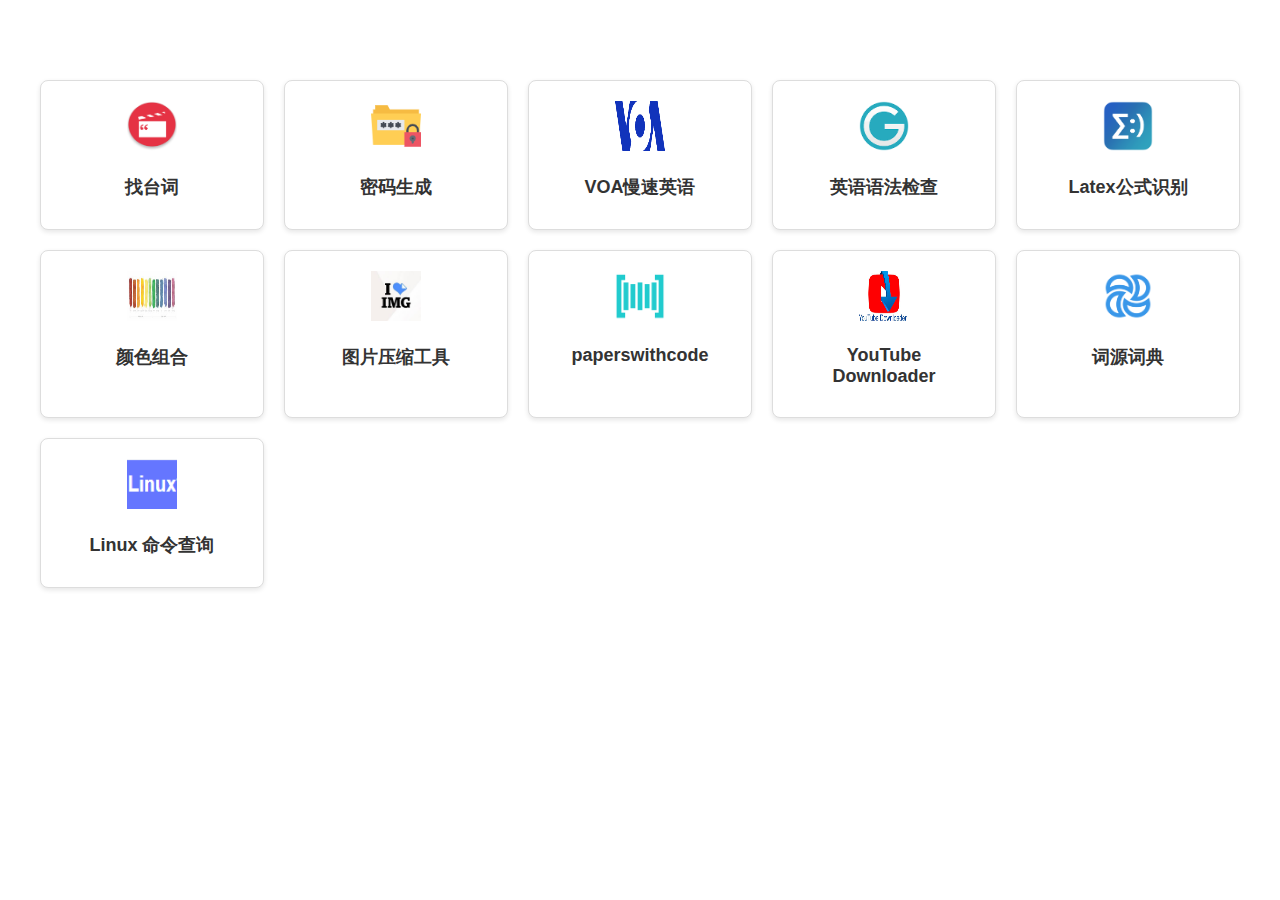
==== index.html @ 4550a238 "init" ====
<!DOCTYPE html>
<html lang="en">
<head>
  <meta charset="UTF-8">
  <link rel="icon" href="/favicon.ico" />
  <meta name="viewport" content="width=device-width, initial-scale=1.0">
  <title>Vite App</title>
  <script type="module" crossorigin src="/assets/index-D0GjAzPi.js"></script>
  <link rel="stylesheet" crossorigin href="/assets/index-1cPT4sQK.css">
</head>
<body>
  <div id="app"></div>
</body>
</html>
---- assets/index-1cPT4sQK.css ----
.container{width:100%;max-width:1200px;margin:0 auto;padding:20px;display:grid;grid-template-columns:repeat(auto-fit,minmax(200px,1fr));gap:20px}.card{background-color:#fff;border:1px solid #ddd;border-radius:8px;padding:20px;box-shadow:0 2px 5px #0000001a;text-align:center;transition:transform .2s ease-in-out}.card:hover{transform:translateY(-10px)}.card h3{margin:10px 0;font-size:18px;color:#333}.icon{width:50px;height:50px;margin-bottom:10px;display:inline-block}#app{font-family:Avenir,Helvetica,Arial,sans-serif;-webkit-font-smoothing:antialiased;-moz-osx-font-smoothing:grayscale;text-align:center;color:#2c3e50;margin-top:60px}
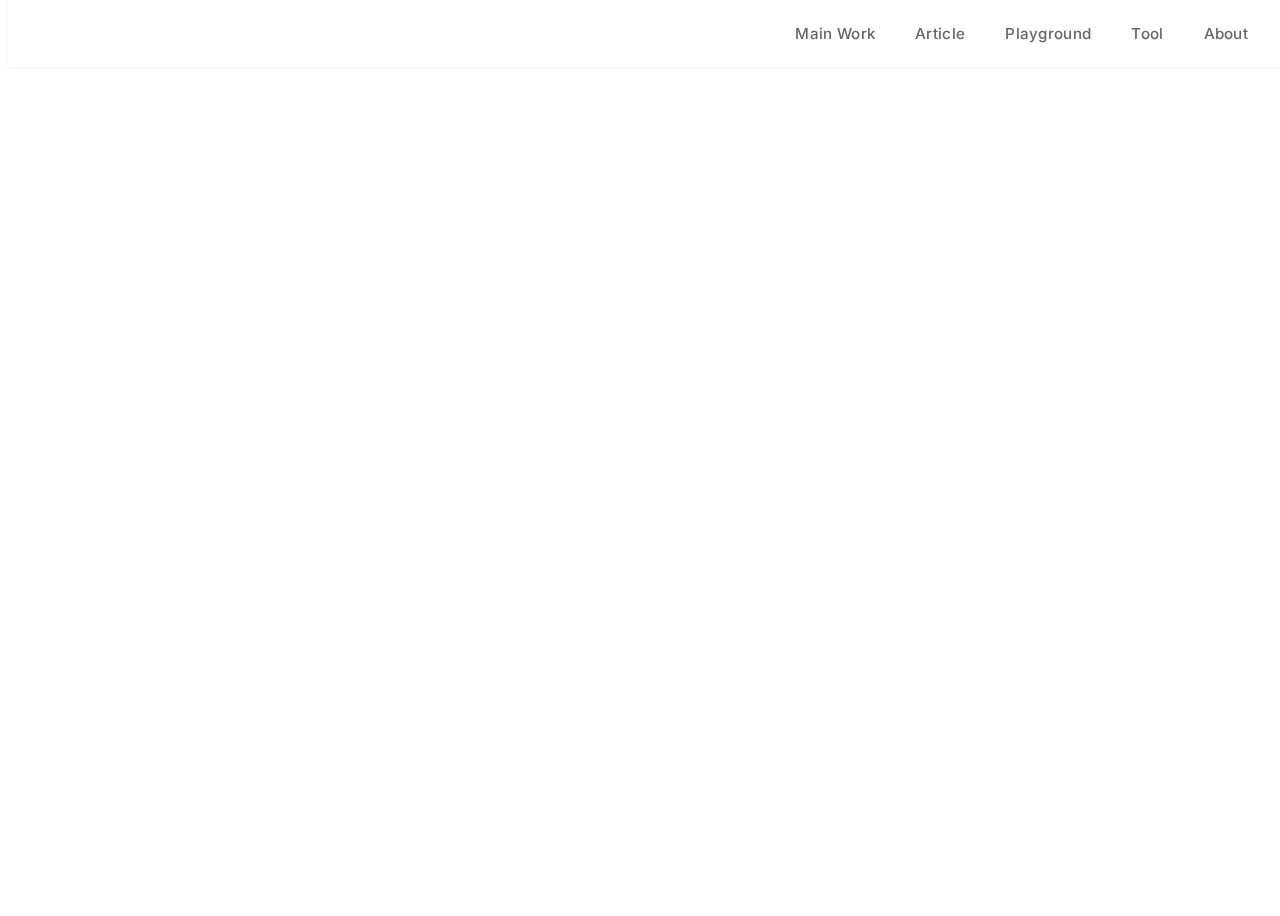
==== commit 0f14be7f: "init profile" ====
--- a/index.html
+++ b/index.html
@@ -1,14 +1,25 @@
-<!DOCTYPE html>
-<html lang="en">
-<head>
-  <meta charset="UTF-8">
-  <link rel="icon" href="/favicon.ico" />
-  <meta name="viewport" content="width=device-width, initial-scale=1.0">
-  <title>Vite App</title>
-  <script type="module" crossorigin src="/assets/index-D0GjAzPi.js"></script>
-  <link rel="stylesheet" crossorigin href="/assets/index-1cPT4sQK.css">
-</head>
-<body>
-  <div id="app"></div>
-</body>
-</html>
+<!DOCTYPE html>
+<html lang="en">
+  <head>
+    <meta charset="UTF-8" />
+    <link rel="icon" type="image/svg+xml" href="/images/y.svg" />
+    <meta name="viewport" content="width=device-width, initial-scale=1.0" />
+    <title>YeJing</title>
+    <link rel="preconnect" href="https://fonts.googleapis.com">
+    <link rel="preconnect" href="https://fonts.gstatic.com" crossorigin>
+    <link href="https://fonts.googleapis.com/css2?family=Inter:wght@400;500;600&display=swap" rel="stylesheet">
+    <link rel="preload" href="/samples/piano/C4.mp3" as="audio">
+    <link rel="preload" href="/samples/piano/D4.mp3" as="audio">
+    <link rel="preload" href="/samples/piano/E4.mp3" as="audio">
+    <link rel="preload" href="/samples/piano/F4.mp3" as="audio">
+    <link rel="preload" href="/samples/piano/G4.mp3" as="audio">
+    <link rel="preload" href="/samples/piano/A4.mp3" as="audio">
+    <link rel="preload" href="/samples/piano/B4.mp3" as="audio">
+    <script type="module" crossorigin src="/assets/index-Bzy9hwXL.js"></script>
+    <link rel="stylesheet" crossorigin href="/assets/index-BoAIFYAC.css">
+  </head>
+  <body>
+    <div id="app"></div>+
+  </body>
+</html> --- a/assets/index-BoAIFYAC.css
+++ b/assets/index-BoAIFYAC.css
@@ -0,0 +1 @@
+.app[data-v-881be074]{min-height:100vh;display:flex;flex-direction:column;font-family:Inter,-apple-system,BlinkMacSystemFont,Segoe UI,Roboto,Oxygen,Ubuntu,Cantarell,sans-serif}.header-trigger[data-v-881be074]{position:fixed;top:0;left:0;right:0;height:60px;z-index:99}.header[data-v-881be074]{position:fixed;top:-60px;width:100%;background:#fffffff2;-webkit-backdrop-filter:blur(5px);backdrop-filter:blur(5px);box-shadow:0 1px 3px #0000000d;z-index:100;transition:top .3s ease}.header-trigger:hover+.header[data-v-881be074],.header[data-v-881be074]:hover{top:0}.nav-main[data-v-881be074]{max-width:1200px;margin:0 auto;padding:1rem 2rem;display:flex;justify-content:space-between;align-items:center}.logo-link[data-v-881be074]{font-size:1.25rem;font-weight:600;letter-spacing:.5px;color:#000;text-decoration:none;transition:color .2s ease}.logo-link[data-v-881be074]:hover{color:#666}.nav-links[data-v-881be074]{display:flex;gap:2.5rem}.nav-item[data-v-881be074]{text-decoration:none;color:#666;font-size:.95rem;font-weight:500;letter-spacing:.3px;padding:.5rem 0;position:relative;transition:color .2s ease}.nav-item[data-v-881be074]:hover{color:#000}.nav-item[data-v-881be074]:after{content:"";position:absolute;bottom:0;left:0;width:100%;height:2px;background-color:#000;transform:scaleX(0);transition:transform .2s ease}.nav-item[data-v-881be074]:hover:after{transform:scaleX(1)}.router-link-active[data-v-881be074]{color:#000}.router-link-active[data-v-881be074]:after{transform:scaleX(1)}main[data-v-881be074]{margin-top:0;flex:1}@media (max-width: 768px){.nav-main[data-v-881be074]{padding:1rem}.nav-links[data-v-881be074]{gap:1.5rem}.nav-item[data-v-881be074]{font-size:.9rem}}
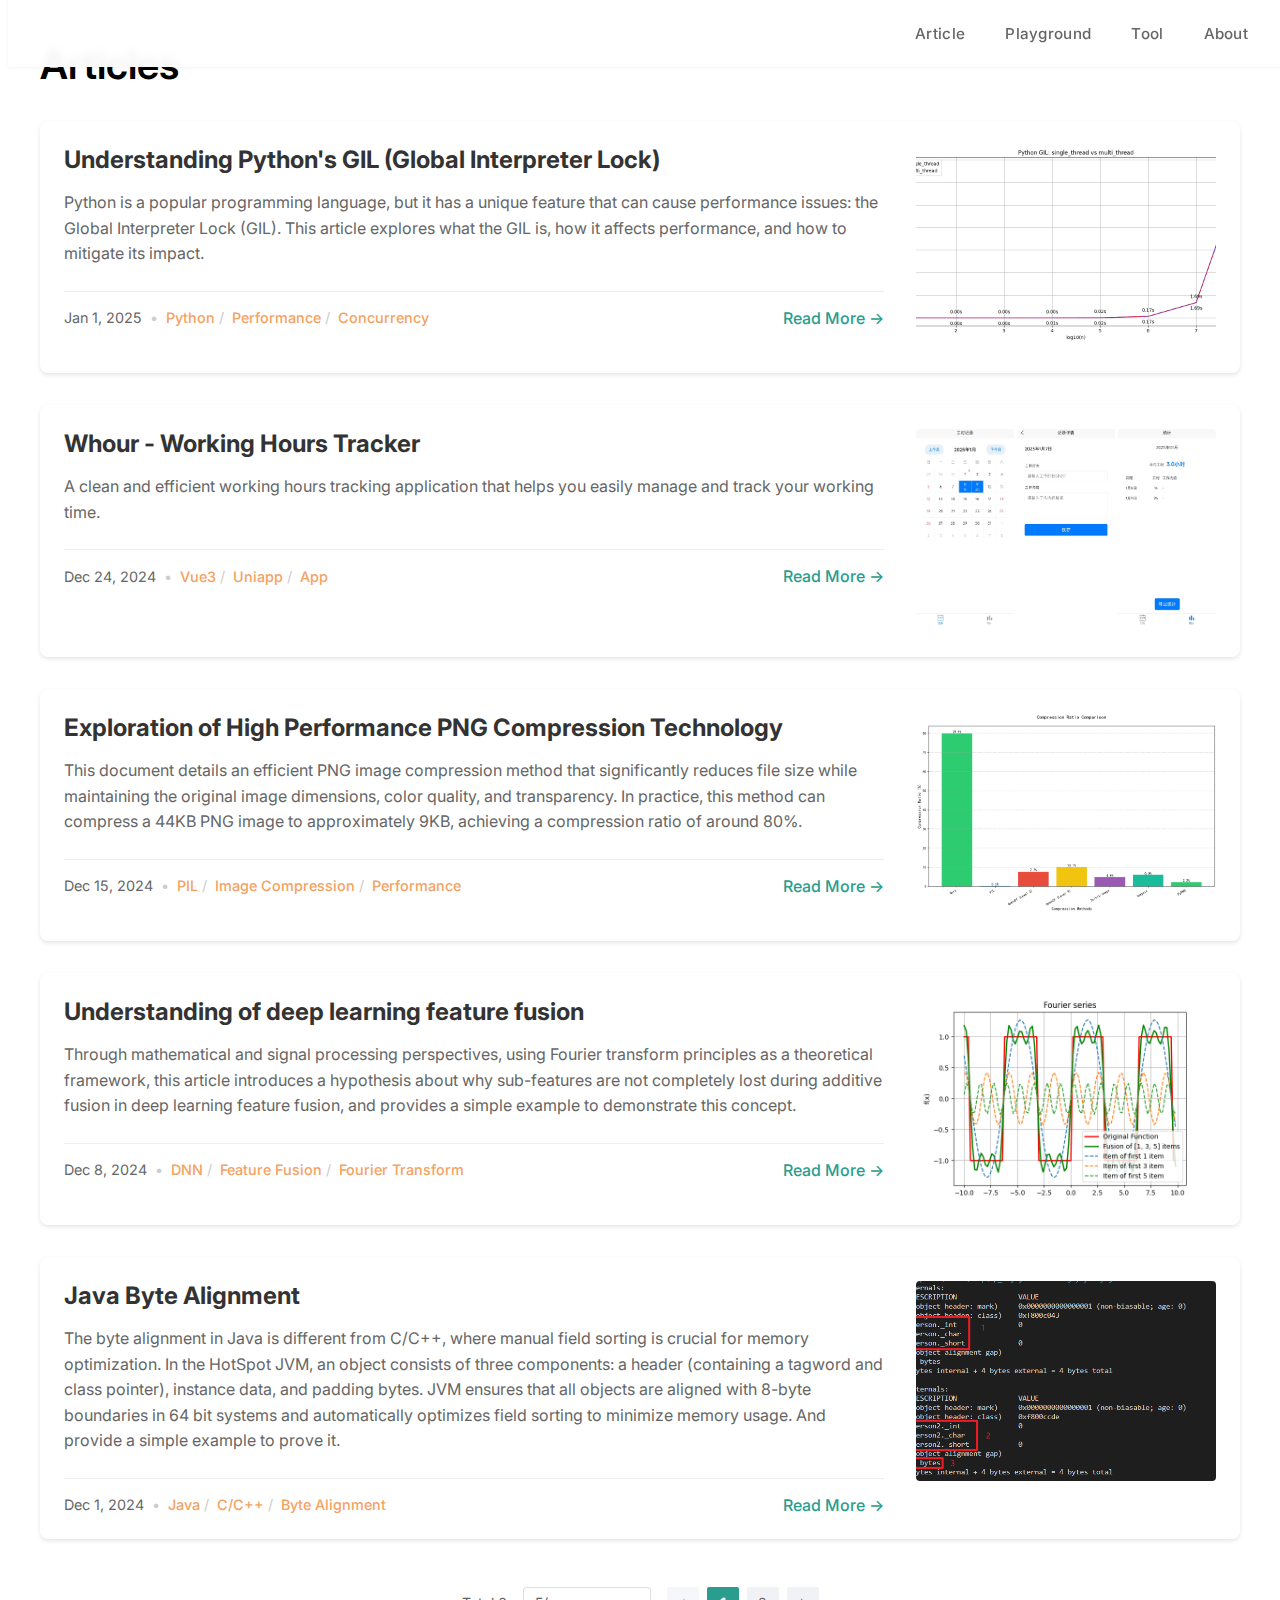
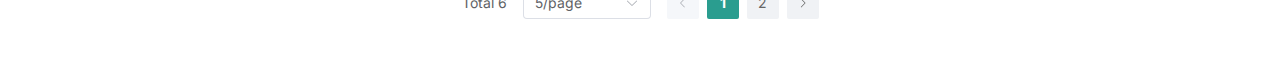
==== commit 7539194d: "add sudoku and article" ====
--- a/index.html
+++ b/index.html
@@ -15,8 +15,8 @@
     <link rel="preload" href="/samples/piano/G4.mp3" as="audio">
     <link rel="preload" href="/samples/piano/A4.mp3" as="audio">
     <link rel="preload" href="/samples/piano/B4.mp3" as="audio">
-    <script type="module" crossorigin src="/assets/index-Bzy9hwXL.js"></script>
-    <link rel="stylesheet" crossorigin href="/assets/index-BoAIFYAC.css">
+    <script type="module" crossorigin src="/assets/index-_mq6590a.js"></script>
+    <link rel="stylesheet" crossorigin href="/assets/index-B37o0G50.css">
   </head>
   <body>
     <div id="app"></div>--- a/assets/index-B37o0G50.css
+++ b/assets/index-B37o0G50.css
@@ -0,0 +1 @@
+@charset "UTF-8";.app[data-v-10e143a2]{min-height:100vh;display:flex;flex-direction:column;font-family:Inter,-apple-system,BlinkMacSystemFont,Segoe UI,Roboto,Oxygen,Ubuntu,Cantarell,sans-serif}.header-trigger[data-v-10e143a2]{position:fixed;top:0;left:0;right:0;height:60px;z-index:99}.header[data-v-10e143a2]{position:fixed;top:-60px;width:100%;background:#fffffff2;-webkit-backdrop-filter:blur(5px);backdrop-filter:blur(5px);box-shadow:0 1px 3px #0000000d;z-index:100;transition:top .3s ease}.header-trigger:hover+.header[data-v-10e143a2],.header[data-v-10e143a2]:hover{top:0}.nav-main[data-v-10e143a2]{max-width:1200px;margin:0 auto;padding:1rem 2rem;display:flex;justify-content:space-between;align-items:center}.logo-link[data-v-10e143a2]{font-size:1.25rem;font-weight:600;letter-spacing:.5px;color:#000;text-decoration:none;transition:color .2s ease}.logo-link[data-v-10e143a2]:hover{color:#666}.nav-links[data-v-10e143a2]{display:flex;gap:2.5rem}.nav-item[data-v-10e143a2]{text-decoration:none;color:#666;font-size:.95rem;font-weight:500;letter-spacing:.3px;padding:.5rem 0;position:relative;transition:color .2s ease}.nav-item[data-v-10e143a2]:hover{color:#000}.nav-item[data-v-10e143a2]:after{content:"";position:absolute;bottom:0;left:0;width:100%;height:2px;background-color:#000;transform:scaleX(0);transition:transform .2s ease}.nav-item[data-v-10e143a2]:hover:after{transform:scaleX(1)}.router-link-active[data-v-10e143a2]{color:#000}.router-link-active[data-v-10e143a2]:after{transform:scaleX(1)}main[data-v-10e143a2]{margin-top:0;flex:1}@media (max-width: 768px){.nav-main[data-v-10e143a2]{padding:1rem}.nav-links[data-v-10e143a2]{gap:1.5rem}.nav-item[data-v-10e143a2]{font-size:.9rem}}:root{--el-color-white:#ffffff;--el-color-black:#000000;--el-color-primary-rgb:64,158,255;--el-color-success-rgb:103,194,58;--el-color-warning-rgb:230,162,60;--el-color-danger-rgb:245,108,108;--el-color-error-rgb:245,108,108;--el-color-info-rgb:144,147,153;--el-font-size-extra-large:20px;--el-font-size-large:18px;--el-font-size-medium:16px;--el-font-size-base:14px;--el-font-size-small:13px;--el-font-size-extra-small:12px;--el-font-family:"Helvetica Neue",Helvetica,"PingFang SC","Hiragino Sans GB","Microsoft YaHei","微软雅黑",Arial,sans-serif;--el-font-weight-primary:500;--el-font-line-height-primary:24px;--el-index-normal:1;--el-index-top:1000;--el-index-popper:2000;--el-border-radius-base:4px;--el-border-radius-small:2px;--el-border-radius-round:20px;--el-border-radius-circle:100%;--el-transition-duration:.3s;--el-transition-duration-fast:.2s;--el-transition-function-ease-in-out-bezier:cubic-bezier(.645,.045,.355,1);--el-transition-function-fast-bezier:cubic-bezier(.23,1,.32,1);--el-transition-all:all var(--el-transition-duration) var(--el-transition-function-ease-in-out-bezier);--el-transition-fade:opacity var(--el-transition-duration) var(--el-transition-function-fast-bezier);--el-transition-md-fade:transform var(--el-transition-duration) var(--el-transition-function-fast-bezier),opacity var(--el-transition-duration) var(--el-transition-function-fast-bezier);--el-transition-fade-linear:opacity var(--el-transition-duration-fast) linear;--el-transition-border:border-color var(--el-transition-duration-fast) var(--el-transition-function-ease-in-out-bezier);--el-transition-box-shadow:box-shadow var(--el-transition-duration-fast) var(--el-transition-function-ease-in-out-bezier);--el-transition-color:color var(--el-transition-duration-fast) var(--el-transition-function-ease-in-out-bezier);--el-component-size-large:40px;--el-component-size:32px;--el-component-size-small:24px;color-scheme:light;--el-color-primary:#409eff;--el-color-primary-light-3:rgb(121.3,187.1,255);--el-color-primary-light-5:rgb(159.5,206.5,255);--el-color-primary-light-7:rgb(197.7,225.9,255);--el-color-primary-light-8:rgb(216.8,235.6,255);--el-color-primary-light-9:rgb(235.9,245.3,255);--el-color-primary-dark-2:rgb(51.2,126.4,204);--el-color-success:#67c23a;--el-color-success-light-3:rgb(148.6,212.3,117.1);--el-color-success-light-5:rgb(179,224.5,156.5);--el-color-success-light-7:rgb(209.4,236.7,195.9);--el-color-success-light-8:rgb(224.6,242.8,215.6);--el-color-success-light-9:rgb(239.8,248.9,235.3);--el-color-success-dark-2:rgb(82.4,155.2,46.4);--el-color-warning:#e6a23c;--el-color-warning-light-3:rgb(237.5,189.9,118.5);--el-color-warning-light-5:rgb(242.5,208.5,157.5);--el-color-warning-light-7:rgb(247.5,227.1,196.5);--el-color-warning-light-8:rgb(250,236.4,216);--el-color-warning-light-9:rgb(252.5,245.7,235.5);--el-color-warning-dark-2:rgb(184,129.6,48);--el-color-danger:#f56c6c;--el-color-danger-light-3:rgb(248,152.1,152.1);--el-color-danger-light-5:rgb(250,181.5,181.5);--el-color-danger-light-7:rgb(252,210.9,210.9);--el-color-danger-light-8:rgb(253,225.6,225.6);--el-color-danger-light-9:rgb(254,240.3,240.3);--el-color-danger-dark-2:rgb(196,86.4,86.4);--el-color-error:#f56c6c;--el-color-error-light-3:rgb(248,152.1,152.1);--el-color-error-light-5:rgb(250,181.5,181.5);--el-color-error-light-7:rgb(252,210.9,210.9);--el-color-error-light-8:rgb(253,225.6,225.6);--el-color-error-light-9:rgb(254,240.3,240.3);--el-color-error-dark-2:rgb(196,86.4,86.4);--el-color-info:#909399;--el-color-info-light-3:rgb(177.3,179.4,183.6);--el-color-info-light-5:rgb(199.5,201,204);--el-color-info-light-7:rgb(221.7,222.6,224.4);--el-color-info-light-8:rgb(232.8,233.4,234.6);--el-color-info-light-9:rgb(243.9,244.2,244.8);--el-color-info-dark-2:rgb(115.2,117.6,122.4);--el-bg-color:#ffffff;--el-bg-color-page:#f2f3f5;--el-bg-color-overlay:#ffffff;--el-text-color-primary:#303133;--el-text-color-regular:#606266;--el-text-color-secondary:#909399;--el-text-color-placeholder:#a8abb2;--el-text-color-disabled:#c0c4cc;--el-border-color:#dcdfe6;--el-border-color-light:#e4e7ed;--el-border-color-lighter:#ebeef5;--el-border-color-extra-light:#f2f6fc;--el-border-color-dark:#d4d7de;--el-border-color-darker:#cdd0d6;--el-fill-color:#f0f2f5;--el-fill-color-light:#f5f7fa;--el-fill-color-lighter:#fafafa;--el-fill-color-extra-light:#fafcff;--el-fill-color-dark:#ebedf0;--el-fill-color-darker:#e6e8eb;--el-fill-color-blank:#ffffff;--el-box-shadow:0px 12px 32px 4px rgba(0,0,0,.04),0px 8px 20px rgba(0,0,0,.08);--el-box-shadow-light:0px 0px 12px rgba(0,0,0,.12);--el-box-shadow-lighter:0px 0px 6px rgba(0,0,0,.12);--el-box-shadow-dark:0px 16px 48px 16px rgba(0,0,0,.08),0px 12px 32px rgba(0,0,0,.12),0px 8px 16px -8px rgba(0,0,0,.16);--el-disabled-bg-color:var(--el-fill-color-light);--el-disabled-text-color:var(--el-text-color-placeholder);--el-disabled-border-color:var(--el-border-color-light);--el-overlay-color:rgba(0,0,0,.8);--el-overlay-color-light:rgba(0,0,0,.7);--el-overlay-color-lighter:rgba(0,0,0,.5);--el-mask-color:rgba(255,255,255,.9);--el-mask-color-extra-light:rgba(255,255,255,.3);--el-border-width:1px;--el-border-style:solid;--el-border-color-hover:var(--el-text-color-disabled);--el-border:var(--el-border-width) var(--el-border-style) var(--el-border-color);--el-svg-monochrome-grey:var(--el-border-color)}.fade-in-linear-enter-active,.fade-in-linear-leave-active{transition:var(--el-transition-fade-linear)}.fade-in-linear-enter-from,.fade-in-linear-leave-to{opacity:0}.el-fade-in-linear-enter-active,.el-fade-in-linear-leave-active{transition:var(--el-transition-fade-linear)}.el-fade-in-linear-enter-from,.el-fade-in-linear-leave-to{opacity:0}.el-fade-in-enter-active,.el-fade-in-leave-active{transition:all var(--el-transition-duration) cubic-bezier(.55,0,.1,1)}.el-fade-in-enter-from,.el-fade-in-leave-active{opacity:0}.el-zoom-in-center-enter-active,.el-zoom-in-center-leave-active{transition:all var(--el-transition-duration) cubic-bezier(.55,0,.1,1)}.el-zoom-in-center-enter-from,.el-zoom-in-center-leave-active{opacity:0;transform:scaleX(0)}.el-zoom-in-top-enter-active,.el-zoom-in-top-leave-active{opacity:1;transform:scaleY(1);transform-origin:center top;transition:var(--el-transition-md-fade)}.el-zoom-in-top-enter-active[data-popper-placement^=top],.el-zoom-in-top-leave-active[data-popper-placement^=top]{transform-origin:center bottom}.el-zoom-in-top-enter-from,.el-zoom-in-top-leave-active{opacity:0;transform:scaleY(0)}.el-zoom-in-bottom-enter-active,.el-zoom-in-bottom-leave-active{opacity:1;transform:scaleY(1);transform-origin:center bottom;transition:var(--el-transition-md-fade)}.el-zoom-in-bottom-enter-from,.el-zoom-in-bottom-leave-active{opacity:0;transform:scaleY(0)}.el-zoom-in-left-enter-active,.el-zoom-in-left-leave-active{opacity:1;transform:scale(1);transform-origin:top left;transition:var(--el-transition-md-fade)}.el-zoom-in-left-enter-from,.el-zoom-in-left-leave-active{opacity:0;transform:scale(.45)}.collapse-transition{transition:var(--el-transition-duration) height ease-in-out,var(--el-transition-duration) padding-top ease-in-out,var(--el-transition-duration) padding-bottom ease-in-out}.el-collapse-transition-enter-active,.el-collapse-transition-leave-active{transition:var(--el-transition-duration) max-height ease-in-out,var(--el-transition-duration) padding-top ease-in-out,var(--el-transition-duration) padding-bottom ease-in-out}.horizontal-collapse-transition{transition:var(--el-transition-duration) width ease-in-out,var(--el-transition-duration) padding-left ease-in-out,var(--el-transition-duration) padding-right ease-in-out}.el-list-enter-active,.el-list-leave-active{transition:all 1s}.el-list-enter-from,.el-list-leave-to{opacity:0;transform:translateY(-30px)}.el-list-leave-active{position:absolute!important}.el-opacity-transition{transition:opacity var(--el-transition-duration) cubic-bezier(.55,0,.1,1)}.el-icon-loading{animation:rotating 2s linear infinite}.el-icon--right{margin-left:5px}.el-icon--left{margin-right:5px}@keyframes rotating{0%{transform:rotate(0)}to{transform:rotate(1turn)}}.el-icon{--color:inherit;align-items:center;display:inline-flex;height:1em;justify-content:center;line-height:1em;position:relative;width:1em;fill:currentColor;color:var(--color);font-size:inherit}.el-icon.is-loading{animation:rotating 2s linear infinite}.el-icon svg{height:1em;width:1em}.el-affix--fixed{position:fixed}.el-alert{--el-alert-padding:8px 16px;--el-alert-border-radius-base:var(--el-border-radius-base);--el-alert-title-font-size:14px;--el-alert-title-with-description-font-size:16px;--el-alert-description-font-size:14px;--el-alert-close-font-size:16px;--el-alert-close-customed-font-size:14px;--el-alert-icon-size:16px;--el-alert-icon-large-size:28px;align-items:center;background-color:var(--el-color-white);border-radius:var(--el-alert-border-radius-base);box-sizing:border-box;display:flex;margin:0;opacity:1;overflow:hidden;padding:var(--el-alert-padding);position:relative;transition:opacity var(--el-transition-duration-fast);width:100%}.el-alert.is-light .el-alert__close-btn{color:var(--el-text-color-placeholder)}.el-alert.is-dark .el-alert__close-btn,.el-alert.is-dark .el-alert__description{color:var(--el-color-white)}.el-alert.is-center{justify-content:center}.el-alert--success{--el-alert-bg-color:var(--el-color-success-light-9)}.el-alert--success.is-light{background-color:var(--el-alert-bg-color)}.el-alert--success.is-light,.el-alert--success.is-light .el-alert__description{color:var(--el-color-success)}.el-alert--success.is-dark{background-color:var(--el-color-success);color:var(--el-color-white)}.el-alert--info{--el-alert-bg-color:var(--el-color-info-light-9)}.el-alert--info.is-light{background-color:var(--el-alert-bg-color)}.el-alert--info.is-light,.el-alert--info.is-light .el-alert__description{color:var(--el-color-info)}.el-alert--info.is-dark{background-color:var(--el-color-info);color:var(--el-color-white)}.el-alert--warning{--el-alert-bg-color:var(--el-color-warning-light-9)}.el-alert--warning.is-light{background-color:var(--el-alert-bg-color)}.el-alert--warning.is-light,.el-alert--warning.is-light .el-alert__description{color:var(--el-color-warning)}.el-alert--warning.is-dark{background-color:var(--el-color-warning);color:var(--el-color-white)}.el-alert--error{--el-alert-bg-color:var(--el-color-error-light-9)}.el-alert--error.is-light{background-color:var(--el-alert-bg-color)}.el-alert--error.is-light,.el-alert--error.is-light .el-alert__description{color:var(--el-color-error)}.el-alert--error.is-dark{background-color:var(--el-color-error);color:var(--el-color-white)}.el-alert__content{display:flex;flex-direction:column;gap:4px}.el-alert .el-alert__icon{font-size:var(--el-alert-icon-size);margin-right:8px;width:var(--el-alert-icon-size)}.el-alert .el-alert__icon.is-big{font-size:var(--el-alert-icon-large-size);margin-right:12px;width:var(--el-alert-icon-large-size)}.el-alert__title{font-size:var(--el-alert-title-font-size);line-height:24px}.el-alert__title.with-description{font-size:var(--el-alert-title-with-description-font-size)}.el-alert .el-alert__description{font-size:var(--el-alert-description-font-size);margin:0}.el-alert .el-alert__close-btn{cursor:pointer;font-size:var(--el-alert-close-font-size);opacity:1;position:absolute;right:16px;top:12px}.el-alert .el-alert__close-btn.is-customed{font-size:var(--el-alert-close-customed-font-size);font-style:normal;line-height:24px;top:8px}.el-alert-fade-enter-from,.el-alert-fade-leave-active{opacity:0}.el-aside{box-sizing:border-box;flex-shrink:0;overflow:auto;width:var(--el-aside-width,300px)}.el-autocomplete{--el-input-text-color:var(--el-text-color-regular);--el-input-border:var(--el-border);--el-input-hover-border:var(--el-border-color-hover);--el-input-focus-border:var(--el-color-primary);--el-input-transparent-border:0 0 0 1px transparent inset;--el-input-border-color:var(--el-border-color);--el-input-border-radius:var(--el-border-radius-base);--el-input-bg-color:var(--el-fill-color-blank);--el-input-icon-color:var(--el-text-color-placeholder);--el-input-placeholder-color:var(--el-text-color-placeholder);--el-input-hover-border-color:var(--el-border-color-hover);--el-input-clear-hover-color:var(--el-text-color-secondary);--el-input-focus-border-color:var(--el-color-primary);--el-input-width:100%;display:inline-block;position:relative;width:var(--el-input-width)}.el-autocomplete__popper.el-popper{background:var(--el-bg-color-overlay);box-shadow:var(--el-box-shadow-light)}.el-autocomplete__popper.el-popper,.el-autocomplete__popper.el-popper .el-popper__arrow:before{border:1px solid var(--el-border-color-light)}.el-autocomplete__popper.el-popper[data-popper-placement^=top] .el-popper__arrow:before{border-left-color:transparent;border-top-color:transparent}.el-autocomplete__popper.el-popper[data-popper-placement^=bottom] .el-popper__arrow:before{border-bottom-color:transparent;border-right-color:transparent}.el-autocomplete__popper.el-popper[data-popper-placement^=left] .el-popper__arrow:before{border-bottom-color:transparent;border-left-color:transparent}.el-autocomplete__popper.el-popper[data-popper-placement^=right] .el-popper__arrow:before{border-right-color:transparent;border-top-color:transparent}.el-autocomplete-suggestion{border-radius:var(--el-border-radius-base);box-sizing:border-box}.el-autocomplete-suggestion__wrap{box-sizing:border-box;max-height:280px;padding:10px 0}.el-autocomplete-suggestion__list{margin:0;padding:0}.el-autocomplete-suggestion li{color:var(--el-text-color-regular);cursor:pointer;font-size:var(--el-font-size-base);line-height:34px;list-style:none;margin:0;overflow:hidden;padding:0 20px;text-align:left;text-overflow:ellipsis;white-space:nowrap}.el-autocomplete-suggestion li.highlighted,.el-autocomplete-suggestion li:hover{background-color:var(--el-fill-color-light)}.el-autocomplete-suggestion li.divider{border-top:1px solid var(--el-color-black);margin-top:6px}.el-autocomplete-suggestion li.divider:last-child{margin-bottom:-6px}.el-autocomplete-suggestion.is-loading li{color:var(--el-text-color-secondary);font-size:20px;height:100px;line-height:100px;text-align:center}.el-autocomplete-suggestion.is-loading li:after{content:"";display:inline-block;height:100%;vertical-align:middle}.el-autocomplete-suggestion.is-loading li:hover{background-color:var(--el-bg-color-overlay)}.el-autocomplete-suggestion.is-loading .el-icon-loading{vertical-align:middle}.el-avatar{--el-avatar-text-color:var(--el-color-white);--el-avatar-bg-color:var(--el-text-color-disabled);--el-avatar-text-size:14px;--el-avatar-icon-size:18px;--el-avatar-border-radius:var(--el-border-radius-base);--el-avatar-size-large:56px;--el-avatar-size-small:24px;--el-avatar-size:40px;align-items:center;background:var(--el-avatar-bg-color);box-sizing:border-box;color:var(--el-avatar-text-color);display:inline-flex;font-size:var(--el-avatar-text-size);height:var(--el-avatar-size);justify-content:center;outline:none;overflow:hidden;text-align:center;width:var(--el-avatar-size)}.el-avatar>img{display:block;height:100%;width:100%}.el-avatar--circle{border-radius:50%}.el-avatar--square{border-radius:var(--el-avatar-border-radius)}.el-avatar--icon{font-size:var(--el-avatar-icon-size)}.el-avatar--small{--el-avatar-size:24px}.el-avatar--large{--el-avatar-size:56px}.el-backtop{--el-backtop-bg-color:var(--el-bg-color-overlay);--el-backtop-text-color:var(--el-color-primary);--el-backtop-hover-bg-color:var(--el-border-color-extra-light);align-items:center;background-color:var(--el-backtop-bg-color);border-radius:50%;box-shadow:var(--el-box-shadow-lighter);color:var(--el-backtop-text-color);cursor:pointer;display:flex;font-size:20px;height:40px;justify-content:center;position:fixed;width:40px;z-index:5}.el-backtop:hover{background-color:var(--el-backtop-hover-bg-color)}.el-backtop__icon{font-size:20px}.el-badge{--el-badge-bg-color:var(--el-color-danger);--el-badge-radius:10px;--el-badge-font-size:12px;--el-badge-padding:6px;--el-badge-size:18px;display:inline-block;position:relative;vertical-align:middle;width:-moz-fit-content;width:fit-content}.el-badge__content{align-items:center;background-color:var(--el-badge-bg-color);border:1px solid var(--el-bg-color);border-radius:var(--el-badge-radius);color:var(--el-color-white);display:inline-flex;font-size:var(--el-badge-font-size);height:var(--el-badge-size);justify-content:center;padding:0 var(--el-badge-padding);white-space:nowrap}.el-badge__content.is-fixed{position:absolute;right:calc(1px + var(--el-badge-size)/2);top:0;transform:translateY(-50%) translate(100%);z-index:var(--el-index-normal)}.el-badge__content.is-fixed.is-dot{right:5px}.el-badge__content.is-dot{border-radius:50%;height:8px;padding:0;right:0;width:8px}.el-badge__content.is-hide-zero{display:none}.el-badge__content--primary{background-color:var(--el-color-primary)}.el-badge__content--success{background-color:var(--el-color-success)}.el-badge__content--warning{background-color:var(--el-color-warning)}.el-badge__content--info{background-color:var(--el-color-info)}.el-badge__content--danger{background-color:var(--el-color-danger)}.el-breadcrumb{font-size:14px;line-height:1}.el-breadcrumb:after,.el-breadcrumb:before{content:"";display:table}.el-breadcrumb:after{clear:both}.el-breadcrumb__separator{color:var(--el-text-color-placeholder);font-weight:700;margin:0 9px}.el-breadcrumb__separator.el-icon{font-weight:400;margin:0 6px}.el-breadcrumb__separator.el-icon svg{vertical-align:middle}.el-breadcrumb__item{align-items:center;display:inline-flex;float:left}.el-breadcrumb__inner{color:var(--el-text-color-regular)}.el-breadcrumb__inner a,.el-breadcrumb__inner.is-link{color:var(--el-text-color-primary);font-weight:700;text-decoration:none;transition:var(--el-transition-color)}.el-breadcrumb__inner a:hover,.el-breadcrumb__inner.is-link:hover{color:var(--el-color-primary);cursor:pointer}.el-breadcrumb__item:last-child .el-breadcrumb__inner,.el-breadcrumb__item:last-child .el-breadcrumb__inner a,.el-breadcrumb__item:last-child .el-breadcrumb__inner a:hover,.el-breadcrumb__item:last-child .el-breadcrumb__inner:hover{color:var(--el-text-color-regular);cursor:text;font-weight:400}.el-breadcrumb__item:last-child .el-breadcrumb__separator{display:none}.el-button-group{display:inline-block;vertical-align:middle}.el-button-group:after,.el-button-group:before{content:"";display:table}.el-button-group:after{clear:both}.el-button-group>.el-button{float:left;position:relative}.el-button-group>.el-button+.el-button{margin-left:0}.el-button-group>.el-button:first-child{border-bottom-right-radius:0;border-top-right-radius:0}.el-button-group>.el-button:last-child{border-bottom-left-radius:0;border-top-left-radius:0}.el-button-group>.el-button:first-child:last-child{border-bottom-left-radius:var(--el-border-radius-base);border-bottom-right-radius:var(--el-border-radius-base);border-top-left-radius:var(--el-border-radius-base);border-top-right-radius:var(--el-border-radius-base)}.el-button-group>.el-button:first-child:last-child.is-round{border-radius:var(--el-border-radius-round)}.el-button-group>.el-button:first-child:last-child.is-circle{border-radius:50%}.el-button-group>.el-button:not(:first-child):not(:last-child){border-radius:0}.el-button-group>.el-button:not(:last-child){margin-right:-1px}.el-button-group>.el-button.is-active,.el-button-group>.el-button:active,.el-button-group>.el-button:focus,.el-button-group>.el-button:hover{z-index:1}.el-button-group>.el-dropdown>.el-button{border-bottom-left-radius:0;border-left-color:var(--el-button-divide-border-color);border-top-left-radius:0}.el-button-group .el-button--primary:first-child{border-right-color:var(--el-button-divide-border-color)}.el-button-group .el-button--primary:last-child{border-left-color:var(--el-button-divide-border-color)}.el-button-group .el-button--primary:not(:first-child):not(:last-child){border-left-color:var(--el-button-divide-border-color);border-right-color:var(--el-button-divide-border-color)}.el-button-group .el-button--success:first-child{border-right-color:var(--el-button-divide-border-color)}.el-button-group .el-button--success:last-child{border-left-color:var(--el-button-divide-border-color)}.el-button-group .el-button--success:not(:first-child):not(:last-child){border-left-color:var(--el-button-divide-border-color);border-right-color:var(--el-button-divide-border-color)}.el-button-group .el-button--warning:first-child{border-right-color:var(--el-button-divide-border-color)}.el-button-group .el-button--warning:last-child{border-left-color:var(--el-button-divide-border-color)}.el-button-group .el-button--warning:not(:first-child):not(:last-child){border-left-color:var(--el-button-divide-border-color);border-right-color:var(--el-button-divide-border-color)}.el-button-group .el-button--danger:first-child{border-right-color:var(--el-button-divide-border-color)}.el-button-group .el-button--danger:last-child{border-left-color:var(--el-button-divide-border-color)}.el-button-group .el-button--danger:not(:first-child):not(:last-child){border-left-color:var(--el-button-divide-border-color);border-right-color:var(--el-button-divide-border-color)}.el-button-group .el-button--info:first-child{border-right-color:var(--el-button-divide-border-color)}.el-button-group .el-button--info:last-child{border-left-color:var(--el-button-divide-border-color)}.el-button-group .el-button--info:not(:first-child):not(:last-child){border-left-color:var(--el-button-divide-border-color);border-right-color:var(--el-button-divide-border-color)}.el-button{--el-button-font-weight:var(--el-font-weight-primary);--el-button-border-color:var(--el-border-color);--el-button-bg-color:var(--el-fill-color-blank);--el-button-text-color:var(--el-text-color-regular);--el-button-disabled-text-color:var(--el-disabled-text-color);--el-button-disabled-bg-color:var(--el-fill-color-blank);--el-button-disabled-border-color:var(--el-border-color-light);--el-button-divide-border-color:rgba(255,255,255,.5);--el-button-hover-text-color:var(--el-color-primary);--el-button-hover-bg-color:var(--el-color-primary-light-9);--el-button-hover-border-color:var(--el-color-primary-light-7);--el-button-active-text-color:var(--el-button-hover-text-color);--el-button-active-border-color:var(--el-color-primary);--el-button-active-bg-color:var(--el-button-hover-bg-color);--el-button-outline-color:var(--el-color-primary-light-5);--el-button-hover-link-text-color:var(--el-text-color-secondary);--el-button-active-color:var(--el-text-color-primary);align-items:center;-webkit-appearance:none;background-color:var(--el-button-bg-color);border:var(--el-border);border-color:var(--el-button-border-color);box-sizing:border-box;color:var(--el-button-text-color);cursor:pointer;display:inline-flex;font-weight:var(--el-button-font-weight);height:32px;justify-content:center;line-height:1;outline:none;text-align:center;transition:.1s;-webkit-user-select:none;-moz-user-select:none;user-select:none;vertical-align:middle;white-space:nowrap}.el-button:hover{background-color:var(--el-button-hover-bg-color);border-color:var(--el-button-hover-border-color);color:var(--el-button-hover-text-color);outline:none}.el-button:active{background-color:var(--el-button-active-bg-color);border-color:var(--el-button-active-border-color);color:var(--el-button-active-text-color);outline:none}.el-button:focus-visible{outline:2px solid var(--el-button-outline-color);outline-offset:1px;transition:outline-offset 0s,outline 0s}.el-button>span{align-items:center;display:inline-flex}.el-button+.el-button{margin-left:12px}.el-button{border-radius:var(--el-border-radius-base);font-size:var(--el-font-size-base)}.el-button,.el-button.is-round{padding:8px 15px}.el-button::-moz-focus-inner{border:0}.el-button [class*=el-icon]+span{margin-left:6px}.el-button [class*=el-icon] svg{vertical-align:bottom}.el-button.is-plain{--el-button-hover-text-color:var(--el-color-primary);--el-button-hover-bg-color:var(--el-fill-color-blank);--el-button-hover-border-color:var(--el-color-primary)}.el-button.is-active{background-color:var(--el-button-active-bg-color);border-color:var(--el-button-active-border-color);color:var(--el-button-active-text-color);outline:none}.el-button.is-disabled,.el-button.is-disabled:hover{background-color:var(--el-button-disabled-bg-color);background-image:none;border-color:var(--el-button-disabled-border-color);color:var(--el-button-disabled-text-color);cursor:not-allowed}.el-button.is-loading{pointer-events:none;position:relative}.el-button.is-loading:before{background-color:var(--el-mask-color-extra-light);border-radius:inherit;bottom:-1px;content:"";left:-1px;pointer-events:none;position:absolute;right:-1px;top:-1px;z-index:1}.el-button.is-round{border-radius:var(--el-border-radius-round)}.el-button.is-circle{border-radius:50%;padding:8px;width:32px}.el-button.is-text{background-color:transparent;border:0 solid transparent;color:var(--el-button-text-color)}.el-button.is-text.is-disabled{background-color:transparent!important;color:var(--el-button-disabled-text-color)}.el-button.is-text:not(.is-disabled):hover{background-color:var(--el-fill-color-light)}.el-button.is-text:not(.is-disabled):focus-visible{outline:2px solid var(--el-button-outline-color);outline-offset:1px;transition:outline-offset 0s,outline 0s}.el-button.is-text:not(.is-disabled):active{background-color:var(--el-fill-color)}.el-button.is-text:not(.is-disabled).is-has-bg{background-color:var(--el-fill-color-light)}.el-button.is-text:not(.is-disabled).is-has-bg:hover{background-color:var(--el-fill-color)}.el-button.is-text:not(.is-disabled).is-has-bg:active{background-color:var(--el-fill-color-dark)}.el-button__text--expand{letter-spacing:.3em;margin-right:-.3em}.el-button.is-link{background:transparent;border-color:transparent;color:var(--el-button-text-color);height:auto;padding:2px}.el-button.is-link:hover{color:var(--el-button-hover-link-text-color)}.el-button.is-link.is-disabled{background-color:transparent!important;border-color:transparent!important;color:var(--el-button-disabled-text-color)}.el-button.is-link:not(.is-disabled):active,.el-button.is-link:not(.is-disabled):hover{background-color:transparent;border-color:transparent}.el-button.is-link:not(.is-disabled):active{color:var(--el-button-active-color)}.el-button--text{background:transparent;border-color:transparent;color:var(--el-color-primary);padding-left:0;padding-right:0}.el-button--text.is-disabled{background-color:transparent!important;border-color:transparent!important;color:var(--el-button-disabled-text-color)}.el-button--text:not(.is-disabled):hover{background-color:transparent;border-color:transparent;color:var(--el-color-primary-light-3)}.el-button--text:not(.is-disabled):active{background-color:transparent;border-color:transparent;color:var(--el-color-primary-dark-2)}.el-button__link--expand{letter-spacing:.3em;margin-right:-.3em}.el-button--primary{--el-button-text-color:var(--el-color-white);--el-button-bg-color:var(--el-color-primary);--el-button-border-color:var(--el-color-primary);--el-button-outline-color:var(--el-color-primary-light-5);--el-button-active-color:var(--el-color-primary-dark-2);--el-button-hover-text-color:var(--el-color-white);--el-button-hover-link-text-color:var(--el-color-primary-light-5);--el-button-hover-bg-color:var(--el-color-primary-light-3);--el-button-hover-border-color:var(--el-color-primary-light-3);--el-button-active-bg-color:var(--el-color-primary-dark-2);--el-button-active-border-color:var(--el-color-primary-dark-2);--el-button-disabled-text-color:var(--el-color-white);--el-button-disabled-bg-color:var(--el-color-primary-light-5);--el-button-disabled-border-color:var(--el-color-primary-light-5)}.el-button--primary.is-link,.el-button--primary.is-plain,.el-button--primary.is-text{--el-button-text-color:var(--el-color-primary);--el-button-bg-color:var(--el-color-primary-light-9);--el-button-border-color:var(--el-color-primary-light-5);--el-button-hover-text-color:var(--el-color-white);--el-button-hover-bg-color:var(--el-color-primary);--el-button-hover-border-color:var(--el-color-primary);--el-button-active-text-color:var(--el-color-white)}.el-button--primary.is-link.is-disabled,.el-button--primary.is-link.is-disabled:active,.el-button--primary.is-link.is-disabled:focus,.el-button--primary.is-link.is-disabled:hover,.el-button--primary.is-plain.is-disabled,.el-button--primary.is-plain.is-disabled:active,.el-button--primary.is-plain.is-disabled:focus,.el-button--primary.is-plain.is-disabled:hover,.el-button--primary.is-text.is-disabled,.el-button--primary.is-text.is-disabled:active,.el-button--primary.is-text.is-disabled:focus,.el-button--primary.is-text.is-disabled:hover{background-color:var(--el-color-primary-light-9);border-color:var(--el-color-primary-light-8);color:var(--el-color-primary-light-5)}.el-button--success{--el-button-text-color:var(--el-color-white);--el-button-bg-color:var(--el-color-success);--el-button-border-color:var(--el-color-success);--el-button-outline-color:var(--el-color-success-light-5);--el-button-active-color:var(--el-color-success-dark-2);--el-button-hover-text-color:var(--el-color-white);--el-button-hover-link-text-color:var(--el-color-success-light-5);--el-button-hover-bg-color:var(--el-color-success-light-3);--el-button-hover-border-color:var(--el-color-success-light-3);--el-button-active-bg-color:var(--el-color-success-dark-2);--el-button-active-border-color:var(--el-color-success-dark-2);--el-button-disabled-text-color:var(--el-color-white);--el-button-disabled-bg-color:var(--el-color-success-light-5);--el-button-disabled-border-color:var(--el-color-success-light-5)}.el-button--success.is-link,.el-button--success.is-plain,.el-button--success.is-text{--el-button-text-color:var(--el-color-success);--el-button-bg-color:var(--el-color-success-light-9);--el-button-border-color:var(--el-color-success-light-5);--el-button-hover-text-color:var(--el-color-white);--el-button-hover-bg-color:var(--el-color-success);--el-button-hover-border-color:var(--el-color-success);--el-button-active-text-color:var(--el-color-white)}.el-button--success.is-link.is-disabled,.el-button--success.is-link.is-disabled:active,.el-button--success.is-link.is-disabled:focus,.el-button--success.is-link.is-disabled:hover,.el-button--success.is-plain.is-disabled,.el-button--success.is-plain.is-disabled:active,.el-button--success.is-plain.is-disabled:focus,.el-button--success.is-plain.is-disabled:hover,.el-button--success.is-text.is-disabled,.el-button--success.is-text.is-disabled:active,.el-button--success.is-text.is-disabled:focus,.el-button--success.is-text.is-disabled:hover{background-color:var(--el-color-success-light-9);border-color:var(--el-color-success-light-8);color:var(--el-color-success-light-5)}.el-button--warning{--el-button-text-color:var(--el-color-white);--el-button-bg-color:var(--el-color-warning);--el-button-border-color:var(--el-color-warning);--el-button-outline-color:var(--el-color-warning-light-5);--el-button-active-color:var(--el-color-warning-dark-2);--el-button-hover-text-color:var(--el-color-white);--el-button-hover-link-text-color:var(--el-color-warning-light-5);--el-button-hover-bg-color:var(--el-color-warning-light-3);--el-button-hover-border-color:var(--el-color-warning-light-3);--el-button-active-bg-color:var(--el-color-warning-dark-2);--el-button-active-border-color:var(--el-color-warning-dark-2);--el-button-disabled-text-color:var(--el-color-white);--el-button-disabled-bg-color:var(--el-color-warning-light-5);--el-button-disabled-border-color:var(--el-color-warning-light-5)}.el-button--warning.is-link,.el-button--warning.is-plain,.el-button--warning.is-text{--el-button-text-color:var(--el-color-warning);--el-button-bg-color:var(--el-color-warning-light-9);--el-button-border-color:var(--el-color-warning-light-5);--el-button-hover-text-color:var(--el-color-white);--el-button-hover-bg-color:var(--el-color-warning);--el-button-hover-border-color:var(--el-color-warning);--el-button-active-text-color:var(--el-color-white)}.el-button--warning.is-link.is-disabled,.el-button--warning.is-link.is-disabled:active,.el-button--warning.is-link.is-disabled:focus,.el-button--warning.is-link.is-disabled:hover,.el-button--warning.is-plain.is-disabled,.el-button--warning.is-plain.is-disabled:active,.el-button--warning.is-plain.is-disabled:focus,.el-button--warning.is-plain.is-disabled:hover,.el-button--warning.is-text.is-disabled,.el-button--warning.is-text.is-disabled:active,.el-button--warning.is-text.is-disabled:focus,.el-button--warning.is-text.is-disabled:hover{background-color:var(--el-color-warning-light-9);border-color:var(--el-color-warning-light-8);color:var(--el-color-warning-light-5)}.el-button--danger{--el-button-text-color:var(--el-color-white);--el-button-bg-color:var(--el-color-danger);--el-button-border-color:var(--el-color-danger);--el-button-outline-color:var(--el-color-danger-light-5);--el-button-active-color:var(--el-color-danger-dark-2);--el-button-hover-text-color:var(--el-color-white);--el-button-hover-link-text-color:var(--el-color-danger-light-5);--el-button-hover-bg-color:var(--el-color-danger-light-3);--el-button-hover-border-color:var(--el-color-danger-light-3);--el-button-active-bg-color:var(--el-color-danger-dark-2);--el-button-active-border-color:var(--el-color-danger-dark-2);--el-button-disabled-text-color:var(--el-color-white);--el-button-disabled-bg-color:var(--el-color-danger-light-5);--el-button-disabled-border-color:var(--el-color-danger-light-5)}.el-button--danger.is-link,.el-button--danger.is-plain,.el-button--danger.is-text{--el-button-text-color:var(--el-color-danger);--el-button-bg-color:var(--el-color-danger-light-9);--el-button-border-color:var(--el-color-danger-light-5);--el-button-hover-text-color:var(--el-color-white);--el-button-hover-bg-color:var(--el-color-danger);--el-button-hover-border-color:var(--el-color-danger);--el-button-active-text-color:var(--el-color-white)}.el-button--danger.is-link.is-disabled,.el-button--danger.is-link.is-disabled:active,.el-button--danger.is-link.is-disabled:focus,.el-button--danger.is-link.is-disabled:hover,.el-button--danger.is-plain.is-disabled,.el-button--danger.is-plain.is-disabled:active,.el-button--danger.is-plain.is-disabled:focus,.el-button--danger.is-plain.is-disabled:hover,.el-button--danger.is-text.is-disabled,.el-button--danger.is-text.is-disabled:active,.el-button--danger.is-text.is-disabled:focus,.el-button--danger.is-text.is-disabled:hover{background-color:var(--el-color-danger-light-9);border-color:var(--el-color-danger-light-8);color:var(--el-color-danger-light-5)}.el-button--info{--el-button-text-color:var(--el-color-white);--el-button-bg-color:var(--el-color-info);--el-button-border-color:var(--el-color-info);--el-button-outline-color:var(--el-color-info-light-5);--el-button-active-color:var(--el-color-info-dark-2);--el-button-hover-text-color:var(--el-color-white);--el-button-hover-link-text-color:var(--el-color-info-light-5);--el-button-hover-bg-color:var(--el-color-info-light-3);--el-button-hover-border-color:var(--el-color-info-light-3);--el-button-active-bg-color:var(--el-color-info-dark-2);--el-button-active-border-color:var(--el-color-info-dark-2);--el-button-disabled-text-color:var(--el-color-white);--el-button-disabled-bg-color:var(--el-color-info-light-5);--el-button-disabled-border-color:var(--el-color-info-light-5)}.el-button--info.is-link,.el-button--info.is-plain,.el-button--info.is-text{--el-button-text-color:var(--el-color-info);--el-button-bg-color:var(--el-color-info-light-9);--el-button-border-color:var(--el-color-info-light-5);--el-button-hover-text-color:var(--el-color-white);--el-button-hover-bg-color:var(--el-color-info);--el-button-hover-border-color:var(--el-color-info);--el-button-active-text-color:var(--el-color-white)}.el-button--info.is-link.is-disabled,.el-button--info.is-link.is-disabled:active,.el-button--info.is-link.is-disabled:focus,.el-button--info.is-link.is-disabled:hover,.el-button--info.is-plain.is-disabled,.el-button--info.is-plain.is-disabled:active,.el-button--info.is-plain.is-disabled:focus,.el-button--info.is-plain.is-disabled:hover,.el-button--info.is-text.is-disabled,.el-button--info.is-text.is-disabled:active,.el-button--info.is-text.is-disabled:focus,.el-button--info.is-text.is-disabled:hover{background-color:var(--el-color-info-light-9);border-color:var(--el-color-info-light-8);color:var(--el-color-info-light-5)}.el-button--large{--el-button-size:40px;height:var(--el-button-size)}.el-button--large [class*=el-icon]+span{margin-left:8px}.el-button--large{border-radius:var(--el-border-radius-base);font-size:var(--el-font-size-base);padding:12px 19px}.el-button--large.is-round{padding:12px 19px}.el-button--large.is-circle{padding:12px;width:var(--el-button-size)}.el-button--small{--el-button-size:24px;height:var(--el-button-size)}.el-button--small [class*=el-icon]+span{margin-left:4px}.el-button--small{border-radius:calc(var(--el-border-radius-base) - 1px);font-size:12px;padding:5px 11px}.el-button--small.is-round{padding:5px 11px}.el-button--small.is-circle{padding:5px;width:var(--el-button-size)}.el-calendar{--el-calendar-border:var(--el-table-border,1px solid var(--el-border-color-lighter));--el-calendar-header-border-bottom:var(--el-calendar-border);--el-calendar-selected-bg-color:var(--el-color-primary-light-9);--el-calendar-cell-width:85px;background-color:var(--el-fill-color-blank)}.el-calendar__header{border-bottom:var(--el-calendar-header-border-bottom);display:flex;justify-content:space-between;padding:12px 20px}.el-calendar__title{align-self:center;color:var(--el-text-color)}.el-calendar__body{padding:12px 20px 35px}.el-calendar-table{table-layout:fixed;width:100%}.el-calendar-table thead th{color:var(--el-text-color-regular);font-weight:400;padding:12px 0}.el-calendar-table:not(.is-range) td.next,.el-calendar-table:not(.is-range) td.prev{color:var(--el-text-color-placeholder)}.el-calendar-table td{border-bottom:var(--el-calendar-border);border-right:var(--el-calendar-border);transition:background-color var(--el-transition-duration-fast) ease;vertical-align:top}.el-calendar-table td.is-selected{background-color:var(--el-calendar-selected-bg-color)}.el-calendar-table td.is-today{color:var(--el-color-primary)}.el-calendar-table tr:first-child td{border-top:var(--el-calendar-border)}.el-calendar-table tr td:first-child{border-left:var(--el-calendar-border)}.el-calendar-table tr.el-calendar-table__row--hide-border td{border-top:none}.el-calendar-table .el-calendar-day{box-sizing:border-box;height:var(--el-calendar-cell-width);padding:8px}.el-calendar-table .el-calendar-day:hover{background-color:var(--el-calendar-selected-bg-color);cursor:pointer}.el-card{--el-card-border-color:var(--el-border-color-light);--el-card-border-radius:4px;--el-card-padding:20px;--el-card-bg-color:var(--el-fill-color-blank);background-color:var(--el-card-bg-color);border:1px solid var(--el-card-border-color);border-radius:var(--el-card-border-radius);color:var(--el-text-color-primary);overflow:hidden;transition:var(--el-transition-duration)}.el-card.is-always-shadow,.el-card.is-hover-shadow:focus,.el-card.is-hover-shadow:hover{box-shadow:var(--el-box-shadow-light)}.el-card__header{border-bottom:1px solid var(--el-card-border-color);box-sizing:border-box;padding:calc(var(--el-card-padding) - 2px) var(--el-card-padding)}.el-card__body{padding:var(--el-card-padding)}.el-card__footer{border-top:1px solid var(--el-card-border-color);box-sizing:border-box;padding:calc(var(--el-card-padding) - 2px) var(--el-card-padding)}.el-carousel__item{display:inline-block;height:100%;left:0;overflow:hidden;position:absolute;top:0;width:100%}.el-carousel__item,.el-carousel__item.is-active{z-index:calc(var(--el-index-normal) - 1)}.el-carousel__item--card,.el-carousel__item.is-animating{transition:transform .4s ease-in-out}.el-carousel__item--card{width:50%}.el-carousel__item--card.is-in-stage{cursor:pointer;z-index:var(--el-index-normal)}.el-carousel__item--card.is-in-stage.is-hover .el-carousel__mask,.el-carousel__item--card.is-in-stage:hover .el-carousel__mask{opacity:.12}.el-carousel__item--card.is-active{z-index:calc(var(--el-index-normal) + 1)}.el-carousel__item--card-vertical{height:50%;width:100%}.el-carousel__mask{background-color:var(--el-color-white);height:100%;left:0;opacity:.24;position:absolute;top:0;transition:var(--el-transition-duration-fast);width:100%}.el-carousel{--el-carousel-arrow-font-size:12px;--el-carousel-arrow-size:36px;--el-carousel-arrow-background:rgba(31,45,61,.11);--el-carousel-arrow-hover-background:rgba(31,45,61,.23);--el-carousel-indicator-width:30px;--el-carousel-indicator-height:2px;--el-carousel-indicator-padding-horizontal:4px;--el-carousel-indicator-padding-vertical:12px;--el-carousel-indicator-out-color:var(--el-border-color-hover);position:relative}.el-carousel--horizontal,.el-carousel--vertical{overflow:hidden}.el-carousel__container{height:300px;position:relative}.el-carousel__arrow{align-items:center;background-color:var(--el-carousel-arrow-background);border:none;border-radius:50%;color:#fff;cursor:pointer;display:inline-flex;font-size:var(--el-carousel-arrow-font-size);height:var(--el-carousel-arrow-size);justify-content:center;margin:0;outline:none;padding:0;position:absolute;text-align:center;top:50%;transform:translateY(-50%);transition:var(--el-transition-duration);width:var(--el-carousel-arrow-size);z-index:10}.el-carousel__arrow--left{left:16px}.el-carousel__arrow--right{right:16px}.el-carousel__arrow:hover{background-color:var(--el-carousel-arrow-hover-background)}.el-carousel__arrow i{cursor:pointer}.el-carousel__indicators{list-style:none;margin:0;padding:0;position:absolute;z-index:calc(var(--el-index-normal) + 1)}.el-carousel__indicators--horizontal{bottom:0;left:50%;transform:translate(-50%)}.el-carousel__indicators--vertical{right:0;top:50%;transform:translateY(-50%)}.el-carousel__indicators--outside{bottom:calc(var(--el-carousel-indicator-height) + var(--el-carousel-indicator-padding-vertical)*2);position:static;text-align:center;transform:none}.el-carousel__indicators--outside .el-carousel__indicator:hover button{opacity:.64}.el-carousel__indicators--outside button{background-color:var(--el-carousel-indicator-out-color);opacity:.24}.el-carousel__indicators--right{right:0}.el-carousel__indicators--labels{left:0;right:0;text-align:center;transform:none}.el-carousel__indicators--labels .el-carousel__button{color:#000;font-size:12px;height:auto;padding:2px 18px;width:auto}.el-carousel__indicators--labels .el-carousel__indicator{padding:6px 4px}.el-carousel__indicator{background-color:transparent;cursor:pointer}.el-carousel__indicator:hover button{opacity:.72}.el-carousel__indicator--horizontal{display:inline-block;padding:var(--el-carousel-indicator-padding-vertical) var(--el-carousel-indicator-padding-horizontal)}.el-carousel__indicator--vertical{padding:var(--el-carousel-indicator-padding-horizontal) var(--el-carousel-indicator-padding-vertical)}.el-carousel__indicator--vertical .el-carousel__button{height:calc(var(--el-carousel-indicator-width)/2);width:var(--el-carousel-indicator-height)}.el-carousel__indicator.is-active button{opacity:1}.el-carousel__button{background-color:#fff;border:none;cursor:pointer;display:block;height:var(--el-carousel-indicator-height);margin:0;opacity:.48;outline:none;padding:0;transition:var(--el-transition-duration);width:var(--el-carousel-indicator-width)}.carousel-arrow-left-enter-from,.carousel-arrow-left-leave-active{opacity:0;transform:translateY(-50%) translate(-10px)}.carousel-arrow-right-enter-from,.carousel-arrow-right-leave-active{opacity:0;transform:translateY(-50%) translate(10px)}.el-transitioning{filter:url(#elCarouselHorizontal)}.el-transitioning-vertical{filter:url(#elCarouselVertical)}.el-cascader-panel{--el-cascader-menu-text-color:var(--el-text-color-regular);--el-cascader-menu-selected-text-color:var(--el-color-primary);--el-cascader-menu-fill:var(--el-bg-color-overlay);--el-cascader-menu-font-size:var(--el-font-size-base);--el-cascader-menu-radius:var(--el-border-radius-base);--el-cascader-menu-border:solid 1px var(--el-border-color-light);--el-cascader-menu-shadow:var(--el-box-shadow-light);--el-cascader-node-background-hover:var(--el-fill-color-light);--el-cascader-node-color-disabled:var(--el-text-color-placeholder);--el-cascader-color-empty:var(--el-text-color-placeholder);--el-cascader-tag-background:var(--el-fill-color);border-radius:var(--el-cascader-menu-radius);display:flex;font-size:var(--el-cascader-menu-font-size)}.el-cascader-panel.is-bordered{border:var(--el-cascader-menu-border);border-radius:var(--el-cascader-menu-radius)}.el-cascader-menu{border-right:var(--el-cascader-menu-border);box-sizing:border-box;color:var(--el-cascader-menu-text-color);min-width:180px}.el-cascader-menu:last-child{border-right:none}.el-cascader-menu:last-child .el-cascader-node{padding-right:20px}.el-cascader-menu__wrap.el-scrollbar__wrap{height:204px}.el-cascader-menu__list{box-sizing:border-box;list-style:none;margin:0;min-height:100%;padding:6px 0;position:relative}.el-cascader-menu__hover-zone{height:100%;left:0;pointer-events:none;position:absolute;top:0;width:100%}.el-cascader-menu__empty-text{align-items:center;color:var(--el-cascader-color-empty);display:flex;left:50%;position:absolute;top:50%;transform:translate(-50%,-50%)}.el-cascader-menu__empty-text .is-loading{margin-right:2px}.el-cascader-node{align-items:center;display:flex;height:34px;line-height:34px;outline:none;padding:0 30px 0 20px;position:relative}.el-cascader-node.is-selectable.in-active-path{color:var(--el-cascader-menu-text-color)}.el-cascader-node.in-active-path,.el-cascader-node.is-active,.el-cascader-node.is-selectable.in-checked-path{color:var(--el-cascader-menu-selected-text-color);font-weight:700}.el-cascader-node:not(.is-disabled){cursor:pointer}.el-cascader-node:not(.is-disabled):focus,.el-cascader-node:not(.is-disabled):hover{background:var(--el-cascader-node-background-hover)}.el-cascader-node.is-disabled{color:var(--el-cascader-node-color-disabled);cursor:not-allowed}.el-cascader-node__prefix{left:10px;position:absolute}.el-cascader-node__postfix{position:absolute;right:10px}.el-cascader-node__label{flex:1;overflow:hidden;padding:0 8px;text-align:left;text-overflow:ellipsis;white-space:nowrap}.el-cascader-node>.el-checkbox,.el-cascader-node>.el-radio{margin-right:0}.el-cascader-node>.el-radio .el-radio__label{padding-left:0}.el-cascader{--el-cascader-menu-text-color:var(--el-text-color-regular);--el-cascader-menu-selected-text-color:var(--el-color-primary);--el-cascader-menu-fill:var(--el-bg-color-overlay);--el-cascader-menu-font-size:var(--el-font-size-base);--el-cascader-menu-radius:var(--el-border-radius-base);--el-cascader-menu-border:solid 1px var(--el-border-color-light);--el-cascader-menu-shadow:var(--el-box-shadow-light);--el-cascader-node-background-hover:var(--el-fill-color-light);--el-cascader-node-color-disabled:var(--el-text-color-placeholder);--el-cascader-color-empty:var(--el-text-color-placeholder);--el-cascader-tag-background:var(--el-fill-color);display:inline-block;font-size:var(--el-font-size-base);line-height:32px;outline:none;position:relative;vertical-align:middle}.el-cascader:not(.is-disabled):hover .el-input__wrapper{box-shadow:0 0 0 1px var(--el-input-hover-border-color) inset;cursor:pointer}.el-cascader .el-input{cursor:pointer;display:flex}.el-cascader .el-input .el-input__inner{cursor:pointer;text-overflow:ellipsis}.el-cascader .el-input .el-input__suffix-inner .el-icon{height:calc(100% - 2px)}.el-cascader .el-input .el-input__suffix-inner .el-icon svg{vertical-align:middle}.el-cascader .el-input .icon-arrow-down{font-size:14px;transition:transform var(--el-transition-duration)}.el-cascader .el-input .icon-arrow-down.is-reverse{transform:rotate(180deg)}.el-cascader .el-input .icon-circle-close:hover{color:var(--el-input-clear-hover-color,var(--el-text-color-secondary))}.el-cascader .el-input.is-focus .el-input__wrapper{box-shadow:0 0 0 1px var(--el-input-focus-border-color,var(--el-color-primary)) inset}.el-cascader--large{font-size:14px;line-height:40px}.el-cascader--large .el-cascader__tags{gap:6px;padding:8px}.el-cascader--large .el-cascader__search-input{height:24px;margin-left:7px}.el-cascader--small{font-size:12px;line-height:24px}.el-cascader--small .el-cascader__tags{gap:4px;padding:2px}.el-cascader--small .el-cascader__search-input{height:20px;margin-left:5px}.el-cascader.is-disabled .el-cascader__label{color:var(--el-disabled-text-color);z-index:calc(var(--el-index-normal) + 1)}.el-cascader__dropdown{--el-cascader-menu-text-color:var(--el-text-color-regular);--el-cascader-menu-selected-text-color:var(--el-color-primary);--el-cascader-menu-fill:var(--el-bg-color-overlay);--el-cascader-menu-font-size:var(--el-font-size-base);--el-cascader-menu-radius:var(--el-border-radius-base);--el-cascader-menu-border:solid 1px var(--el-border-color-light);--el-cascader-menu-shadow:var(--el-box-shadow-light);--el-cascader-node-background-hover:var(--el-fill-color-light);--el-cascader-node-color-disabled:var(--el-text-color-placeholder);--el-cascader-color-empty:var(--el-text-color-placeholder);--el-cascader-tag-background:var(--el-fill-color);border-radius:var(--el-cascader-menu-radius);font-size:var(--el-cascader-menu-font-size)}.el-cascader__dropdown.el-popper{background:var(--el-cascader-menu-fill)}.el-cascader__dropdown.el-popper,.el-cascader__dropdown.el-popper .el-popper__arrow:before{border:var(--el-cascader-menu-border)}.el-cascader__dropdown.el-popper[data-popper-placement^=top] .el-popper__arrow:before{border-left-color:transparent;border-top-color:transparent}.el-cascader__dropdown.el-popper[data-popper-placement^=bottom] .el-popper__arrow:before{border-bottom-color:transparent;border-right-color:transparent}.el-cascader__dropdown.el-popper[data-popper-placement^=left] .el-popper__arrow:before{border-bottom-color:transparent;border-left-color:transparent}.el-cascader__dropdown.el-popper[data-popper-placement^=right] .el-popper__arrow:before{border-right-color:transparent;border-top-color:transparent}.el-cascader__dropdown.el-popper{box-shadow:var(--el-cascader-menu-shadow)}.el-cascader__tags{box-sizing:border-box;display:flex;flex-wrap:wrap;gap:6px;left:0;line-height:normal;padding:4px;position:absolute;right:30px;text-align:left;top:50%;transform:translateY(-50%)}.el-cascader__tags .el-tag{align-items:center;background:var(--el-cascader-tag-background);display:inline-flex;max-width:100%;text-overflow:ellipsis}.el-cascader__tags .el-tag.el-tag--dark,.el-cascader__tags .el-tag.el-tag--plain{background-color:var(--el-tag-bg-color)}.el-cascader__tags .el-tag:not(.is-hit){border-color:transparent}.el-cascader__tags .el-tag:not(.is-hit).el-tag--dark,.el-cascader__tags .el-tag:not(.is-hit).el-tag--plain{border-color:var(--el-tag-border-color)}.el-cascader__tags .el-tag>span{flex:1;overflow:hidden;text-overflow:ellipsis}.el-cascader__tags .el-tag .el-icon-close{background-color:var(--el-text-color-placeholder);color:var(--el-color-white);flex:none}.el-cascader__tags .el-tag .el-icon-close:hover{background-color:var(--el-text-color-secondary)}.el-cascader__tags .el-tag+input{margin-left:0}.el-cascader__tags.is-validate{right:55px}.el-cascader__collapse-tags{white-space:normal;z-index:var(--el-index-normal)}.el-cascader__collapse-tags .el-tag{align-items:center;background:var(--el-fill-color);display:inline-flex;max-width:100%;text-overflow:ellipsis}.el-cascader__collapse-tags .el-tag.el-tag--dark,.el-cascader__collapse-tags .el-tag.el-tag--plain{background-color:var(--el-tag-bg-color)}.el-cascader__collapse-tags .el-tag:not(.is-hit){border-color:transparent}.el-cascader__collapse-tags .el-tag:not(.is-hit).el-tag--dark,.el-cascader__collapse-tags .el-tag:not(.is-hit).el-tag--plain{border-color:var(--el-tag-border-color)}.el-cascader__collapse-tags .el-tag>span{flex:1;overflow:hidden;text-overflow:ellipsis}.el-cascader__collapse-tags .el-tag .el-icon-close{background-color:var(--el-text-color-placeholder);color:var(--el-color-white);flex:none}.el-cascader__collapse-tags .el-tag .el-icon-close:hover{background-color:var(--el-text-color-secondary)}.el-cascader__collapse-tags .el-tag+input{margin-left:0}.el-cascader__suggestion-panel{border-radius:var(--el-cascader-menu-radius)}.el-cascader__suggestion-list{color:var(--el-cascader-menu-text-color);font-size:var(--el-font-size-base);margin:0;max-height:204px;padding:6px 0;text-align:center}.el-cascader__suggestion-item{align-items:center;cursor:pointer;display:flex;height:34px;justify-content:space-between;outline:none;padding:0 15px;text-align:left}.el-cascader__suggestion-item:focus,.el-cascader__suggestion-item:hover{background:var(--el-cascader-node-background-hover)}.el-cascader__suggestion-item.is-checked{color:var(--el-cascader-menu-selected-text-color);font-weight:700}.el-cascader__suggestion-item>span{margin-right:10px}.el-cascader__empty-text{color:var(--el-cascader-color-empty);margin:10px 0}.el-cascader__search-input{background:transparent;border:none;box-sizing:border-box;color:var(--el-cascader-menu-text-color);flex:1;height:24px;margin-left:7px;min-width:60px;outline:none;padding:0}.el-cascader__search-input::-moz-placeholder{color:transparent}.el-cascader__search-input::placeholder{color:transparent}.el-check-tag{background-color:var(--el-color-info-light-9);border-radius:var(--el-border-radius-base);color:var(--el-color-info);cursor:pointer;display:inline-block;font-size:var(--el-font-size-base);font-weight:700;line-height:var(--el-font-size-base);padding:7px 15px;transition:var(--el-transition-all)}.el-check-tag:hover{background-color:var(--el-color-info-light-7)}.el-check-tag.el-check-tag--primary.is-checked{background-color:var(--el-color-primary-light-8);color:var(--el-color-primary)}.el-check-tag.el-check-tag--primary.is-checked:hover{background-color:var(--el-color-primary-light-7)}.el-check-tag.el-check-tag--primary.is-checked.is-disabled{background-color:var(--el-color-primary-light-8);color:var(--el-disabled-text-color);cursor:not-allowed}.el-check-tag.el-check-tag--primary.is-checked.is-disabled:hover{background-color:var(--el-color-primary-light-8)}.el-check-tag.el-check-tag--primary.is-disabled{background-color:var(--el-color-info-light-9);color:var(--el-disabled-text-color);cursor:not-allowed}.el-check-tag.el-check-tag--primary.is-disabled:hover{background-color:var(--el-color-info-light-9)}.el-check-tag.el-check-tag--success.is-checked{background-color:var(--el-color-success-light-8);color:var(--el-color-success)}.el-check-tag.el-check-tag--success.is-checked:hover{background-color:var(--el-color-success-light-7)}.el-check-tag.el-check-tag--success.is-checked.is-disabled{background-color:var(--el-color-success-light-8);color:var(--el-disabled-text-color);cursor:not-allowed}.el-check-tag.el-check-tag--success.is-checked.is-disabled:hover{background-color:var(--el-color-success-light-8)}.el-check-tag.el-check-tag--success.is-disabled{color:var(--el-disabled-text-color);cursor:not-allowed}.el-check-tag.el-check-tag--success.is-disabled,.el-check-tag.el-check-tag--success.is-disabled:hover{background-color:var(--el-color-success-light-9)}.el-check-tag.el-check-tag--warning.is-checked{background-color:var(--el-color-warning-light-8);color:var(--el-color-warning)}.el-check-tag.el-check-tag--warning.is-checked:hover{background-color:var(--el-color-warning-light-7)}.el-check-tag.el-check-tag--warning.is-checked.is-disabled{background-color:var(--el-color-warning-light-8);color:var(--el-disabled-text-color);cursor:not-allowed}.el-check-tag.el-check-tag--warning.is-checked.is-disabled:hover{background-color:var(--el-color-warning-light-8)}.el-check-tag.el-check-tag--warning.is-disabled{color:var(--el-disabled-text-color);cursor:not-allowed}.el-check-tag.el-check-tag--warning.is-disabled,.el-check-tag.el-check-tag--warning.is-disabled:hover{background-color:var(--el-color-warning-light-9)}.el-check-tag.el-check-tag--danger.is-checked{background-color:var(--el-color-danger-light-8);color:var(--el-color-danger)}.el-check-tag.el-check-tag--danger.is-checked:hover{background-color:var(--el-color-danger-light-7)}.el-check-tag.el-check-tag--danger.is-checked.is-disabled{background-color:var(--el-color-danger-light-8);color:var(--el-disabled-text-color);cursor:not-allowed}.el-check-tag.el-check-tag--danger.is-checked.is-disabled:hover{background-color:var(--el-color-danger-light-8)}.el-check-tag.el-check-tag--danger.is-disabled{color:var(--el-disabled-text-color);cursor:not-allowed}.el-check-tag.el-check-tag--danger.is-disabled,.el-check-tag.el-check-tag--danger.is-disabled:hover{background-color:var(--el-color-danger-light-9)}.el-check-tag.el-check-tag--error.is-checked{background-color:var(--el-color-error-light-8);color:var(--el-color-error)}.el-check-tag.el-check-tag--error.is-checked:hover{background-color:var(--el-color-error-light-7)}.el-check-tag.el-check-tag--error.is-checked.is-disabled{background-color:var(--el-color-error-light-8);color:var(--el-disabled-text-color);cursor:not-allowed}.el-check-tag.el-check-tag--error.is-checked.is-disabled:hover{background-color:var(--el-color-error-light-8)}.el-check-tag.el-check-tag--error.is-disabled{color:var(--el-disabled-text-color);cursor:not-allowed}.el-check-tag.el-check-tag--error.is-disabled,.el-check-tag.el-check-tag--error.is-disabled:hover{background-color:var(--el-color-error-light-9)}.el-check-tag.el-check-tag--info.is-checked{background-color:var(--el-color-info-light-8);color:var(--el-color-info)}.el-check-tag.el-check-tag--info.is-checked:hover{background-color:var(--el-color-info-light-7)}.el-check-tag.el-check-tag--info.is-checked.is-disabled{background-color:var(--el-color-info-light-8);color:var(--el-disabled-text-color);cursor:not-allowed}.el-check-tag.el-check-tag--info.is-checked.is-disabled:hover{background-color:var(--el-color-info-light-8)}.el-check-tag.el-check-tag--info.is-disabled{color:var(--el-disabled-text-color);cursor:not-allowed}.el-check-tag.el-check-tag--info.is-disabled,.el-check-tag.el-check-tag--info.is-disabled:hover{background-color:var(--el-color-info-light-9)}.el-checkbox-button{--el-checkbox-button-checked-bg-color:var(--el-color-primary);--el-checkbox-button-checked-text-color:var(--el-color-white);--el-checkbox-button-checked-border-color:var(--el-color-primary);display:inline-block;position:relative}.el-checkbox-button__inner{-webkit-appearance:none;background:var(--el-button-bg-color,var(--el-fill-color-blank));border:var(--el-border);border-left-color:transparent;border-radius:0;box-sizing:border-box;color:var(--el-button-text-color,var(--el-text-color-regular));cursor:pointer;display:inline-block;font-size:var(--el-font-size-base);font-weight:var(--el-checkbox-font-weight);line-height:1;margin:0;outline:none;padding:8px 15px;position:relative;text-align:center;transition:var(--el-transition-all);-webkit-user-select:none;-moz-user-select:none;user-select:none;vertical-align:middle;white-space:nowrap}.el-checkbox-button__inner.is-round{padding:8px 15px}.el-checkbox-button__inner:hover{color:var(--el-color-primary)}.el-checkbox-button__inner [class*=el-icon-]{line-height:.9}.el-checkbox-button__inner [class*=el-icon-]+span{margin-left:5px}.el-checkbox-button__original{margin:0;opacity:0;outline:none;position:absolute;z-index:-1}.el-checkbox-button.is-checked .el-checkbox-button__inner{background-color:var(--el-checkbox-button-checked-bg-color);border-color:var(--el-checkbox-button-checked-border-color);box-shadow:-1px 0 0 0 var(--el-color-primary-light-7);color:var(--el-checkbox-button-checked-text-color)}.el-checkbox-button.is-checked:first-child .el-checkbox-button__inner{border-left-color:var(--el-checkbox-button-checked-border-color)}.el-checkbox-button.is-disabled .el-checkbox-button__inner{background-color:var(--el-button-disabled-bg-color,var(--el-fill-color-blank));background-image:none;border-color:var(--el-button-disabled-border-color,var(--el-border-color-light));box-shadow:none;color:var(--el-disabled-text-color);cursor:not-allowed}.el-checkbox-button.is-disabled:first-child .el-checkbox-button__inner{border-left-color:var(--el-button-disabled-border-color,var(--el-border-color-light))}.el-checkbox-button:first-child .el-checkbox-button__inner{border-bottom-left-radius:var(--el-border-radius-base);border-left:var(--el-border);border-top-left-radius:var(--el-border-radius-base);box-shadow:none!important}.el-checkbox-button.is-focus .el-checkbox-button__inner{border-color:var(--el-checkbox-button-checked-border-color)}.el-checkbox-button:last-child .el-checkbox-button__inner{border-bottom-right-radius:var(--el-border-radius-base);border-top-right-radius:var(--el-border-radius-base)}.el-checkbox-button--large .el-checkbox-button__inner{border-radius:0;font-size:var(--el-font-size-base);padding:12px 19px}.el-checkbox-button--large .el-checkbox-button__inner.is-round{padding:12px 19px}.el-checkbox-button--small .el-checkbox-button__inner{border-radius:0;font-size:12px;padding:5px 11px}.el-checkbox-button--small .el-checkbox-button__inner.is-round{padding:5px 11px}.el-checkbox-group{font-size:0;line-height:0}.el-checkbox{--el-checkbox-font-size:14px;--el-checkbox-font-weight:var(--el-font-weight-primary);--el-checkbox-text-color:var(--el-text-color-regular);--el-checkbox-input-height:14px;--el-checkbox-input-width:14px;--el-checkbox-border-radius:var(--el-border-radius-small);--el-checkbox-bg-color:var(--el-fill-color-blank);--el-checkbox-input-border:var(--el-border);--el-checkbox-disabled-border-color:var(--el-border-color);--el-checkbox-disabled-input-fill:var(--el-fill-color-light);--el-checkbox-disabled-icon-color:var(--el-text-color-placeholder);--el-checkbox-disabled-checked-input-fill:var(--el-border-color-extra-light);--el-checkbox-disabled-checked-input-border-color:var(--el-border-color);--el-checkbox-disabled-checked-icon-color:var(--el-text-color-placeholder);--el-checkbox-checked-text-color:var(--el-color-primary);--el-checkbox-checked-input-border-color:var(--el-color-primary);--el-checkbox-checked-bg-color:var(--el-color-primary);--el-checkbox-checked-icon-color:var(--el-color-white);--el-checkbox-input-border-color-hover:var(--el-color-primary);align-items:center;color:var(--el-checkbox-text-color);cursor:pointer;display:inline-flex;font-size:var(--el-font-size-base);font-weight:var(--el-checkbox-font-weight);height:var(--el-checkbox-height,32px);margin-right:30px;position:relative;-webkit-user-select:none;-moz-user-select:none;user-select:none;white-space:nowrap}.el-checkbox.is-disabled{cursor:not-allowed}.el-checkbox.is-bordered{border:var(--el-border);border-radius:var(--el-border-radius-base);box-sizing:border-box;padding:0 15px 0 9px}.el-checkbox.is-bordered.is-checked{border-color:var(--el-color-primary)}.el-checkbox.is-bordered.is-disabled{border-color:var(--el-border-color-lighter)}.el-checkbox.is-bordered.el-checkbox--large{border-radius:var(--el-border-radius-base);padding:0 19px 0 11px}.el-checkbox.is-bordered.el-checkbox--large .el-checkbox__label{font-size:var(--el-font-size-base)}.el-checkbox.is-bordered.el-checkbox--large .el-checkbox__inner{height:14px;width:14px}.el-checkbox.is-bordered.el-checkbox--small{border-radius:calc(var(--el-border-radius-base) - 1px);padding:0 11px 0 7px}.el-checkbox.is-bordered.el-checkbox--small .el-checkbox__label{font-size:12px}.el-checkbox.is-bordered.el-checkbox--small .el-checkbox__inner{height:12px;width:12px}.el-checkbox.is-bordered.el-checkbox--small .el-checkbox__inner:after{height:6px;width:2px}.el-checkbox input:focus-visible+.el-checkbox__inner{border-radius:var(--el-checkbox-border-radius);outline:2px solid var(--el-checkbox-input-border-color-hover);outline-offset:1px}.el-checkbox__input{cursor:pointer;display:inline-flex;outline:none;position:relative;white-space:nowrap}.el-checkbox__input.is-disabled .el-checkbox__inner{background-color:var(--el-checkbox-disabled-input-fill);border-color:var(--el-checkbox-disabled-border-color);cursor:not-allowed}.el-checkbox__input.is-disabled .el-checkbox__inner:after{border-color:var(--el-checkbox-disabled-icon-color);cursor:not-allowed}.el-checkbox__input.is-disabled.is-checked .el-checkbox__inner{background-color:var(--el-checkbox-disabled-checked-input-fill);border-color:var(--el-checkbox-disabled-checked-input-border-color)}.el-checkbox__input.is-disabled.is-checked .el-checkbox__inner:after{border-color:var(--el-checkbox-disabled-checked-icon-color)}.el-checkbox__input.is-disabled.is-indeterminate .el-checkbox__inner{background-color:var(--el-checkbox-disabled-checked-input-fill);border-color:var(--el-checkbox-disabled-checked-input-border-color)}.el-checkbox__input.is-disabled.is-indeterminate .el-checkbox__inner:before{background-color:var(--el-checkbox-disabled-checked-icon-color);border-color:var(--el-checkbox-disabled-checked-icon-color)}.el-checkbox__input.is-disabled+span.el-checkbox__label{color:var(--el-disabled-text-color);cursor:not-allowed}.el-checkbox__input.is-checked .el-checkbox__inner{background-color:var(--el-checkbox-checked-bg-color);border-color:var(--el-checkbox-checked-input-border-color)}.el-checkbox__input.is-checked .el-checkbox__inner:after{border-color:var(--el-checkbox-checked-icon-color);transform:rotate(45deg) scaleY(1)}.el-checkbox__input.is-checked+.el-checkbox__label{color:var(--el-checkbox-checked-text-color)}.el-checkbox__input.is-focus:not(.is-checked) .el-checkbox__original:not(:focus-visible){border-color:var(--el-checkbox-input-border-color-hover)}.el-checkbox__input.is-indeterminate .el-checkbox__inner{background-color:var(--el-checkbox-checked-bg-color);border-color:var(--el-checkbox-checked-input-border-color)}.el-checkbox__input.is-indeterminate .el-checkbox__inner:before{background-color:var(--el-checkbox-checked-icon-color);content:"";display:block;height:2px;left:0;position:absolute;right:0;top:5px;transform:scale(.5)}.el-checkbox__input.is-indeterminate .el-checkbox__inner:after{display:none}.el-checkbox__inner{background-color:var(--el-checkbox-bg-color);border:var(--el-checkbox-input-border);border-radius:var(--el-checkbox-border-radius);box-sizing:border-box;display:inline-block;height:var(--el-checkbox-input-height);position:relative;transition:border-color .25s cubic-bezier(.71,-.46,.29,1.46),background-color .25s cubic-bezier(.71,-.46,.29,1.46),outline .25s cubic-bezier(.71,-.46,.29,1.46);width:var(--el-checkbox-input-width);z-index:var(--el-index-normal)}.el-checkbox__inner:hover{border-color:var(--el-checkbox-input-border-color-hover)}.el-checkbox__inner:after{border:1px solid transparent;border-left:0;border-top:0;box-sizing:content-box;content:"";height:7px;left:4px;position:absolute;top:1px;transform:rotate(45deg) scaleY(0);transform-origin:center;transition:transform .15s ease-in .05s;width:3px}.el-checkbox__original{height:0;margin:0;opacity:0;outline:none;position:absolute;width:0;z-index:-1}.el-checkbox__label{display:inline-block;font-size:var(--el-checkbox-font-size);line-height:1;padding-left:8px}.el-checkbox.el-checkbox--large{height:40px}.el-checkbox.el-checkbox--large .el-checkbox__label{font-size:14px}.el-checkbox.el-checkbox--large .el-checkbox__inner{height:14px;width:14px}.el-checkbox.el-checkbox--small{height:24px}.el-checkbox.el-checkbox--small .el-checkbox__label{font-size:12px}.el-checkbox.el-checkbox--small .el-checkbox__inner{height:12px;width:12px}.el-checkbox.el-checkbox--small .el-checkbox__input.is-indeterminate .el-checkbox__inner:before{top:4px}.el-checkbox.el-checkbox--small .el-checkbox__inner:after{height:6px;width:2px}.el-checkbox:last-of-type{margin-right:0}[class*=el-col-]{box-sizing:border-box}[class*=el-col-].is-guttered{display:block;min-height:1px}.el-col-0{flex:0 0 0%;max-width:0}.el-col-0,.el-col-0.is-guttered{display:none}.el-col-offset-0{margin-left:0}.el-col-pull-0{position:relative;right:0}.el-col-push-0{left:0;position:relative}.el-col-1{flex:0 0 4.1666666667%;max-width:4.1666666667%}.el-col-1,.el-col-1.is-guttered{display:block}.el-col-offset-1{margin-left:4.1666666667%}.el-col-pull-1{position:relative;right:4.1666666667%}.el-col-push-1{left:4.1666666667%;position:relative}.el-col-2{flex:0 0 8.3333333333%;max-width:8.3333333333%}.el-col-2,.el-col-2.is-guttered{display:block}.el-col-offset-2{margin-left:8.3333333333%}.el-col-pull-2{position:relative;right:8.3333333333%}.el-col-push-2{left:8.3333333333%;position:relative}.el-col-3{flex:0 0 12.5%;max-width:12.5%}.el-col-3,.el-col-3.is-guttered{display:block}.el-col-offset-3{margin-left:12.5%}.el-col-pull-3{position:relative;right:12.5%}.el-col-push-3{left:12.5%;position:relative}.el-col-4{flex:0 0 16.6666666667%;max-width:16.6666666667%}.el-col-4,.el-col-4.is-guttered{display:block}.el-col-offset-4{margin-left:16.6666666667%}.el-col-pull-4{position:relative;right:16.6666666667%}.el-col-push-4{left:16.6666666667%;position:relative}.el-col-5{flex:0 0 20.8333333333%;max-width:20.8333333333%}.el-col-5,.el-col-5.is-guttered{display:block}.el-col-offset-5{margin-left:20.8333333333%}.el-col-pull-5{position:relative;right:20.8333333333%}.el-col-push-5{left:20.8333333333%;position:relative}.el-col-6{flex:0 0 25%;max-width:25%}.el-col-6,.el-col-6.is-guttered{display:block}.el-col-offset-6{margin-left:25%}.el-col-pull-6{position:relative;right:25%}.el-col-push-6{left:25%;position:relative}.el-col-7{flex:0 0 29.1666666667%;max-width:29.1666666667%}.el-col-7,.el-col-7.is-guttered{display:block}.el-col-offset-7{margin-left:29.1666666667%}.el-col-pull-7{position:relative;right:29.1666666667%}.el-col-push-7{left:29.1666666667%;position:relative}.el-col-8{flex:0 0 33.3333333333%;max-width:33.3333333333%}.el-col-8,.el-col-8.is-guttered{display:block}.el-col-offset-8{margin-left:33.3333333333%}.el-col-pull-8{position:relative;right:33.3333333333%}.el-col-push-8{left:33.3333333333%;position:relative}.el-col-9{flex:0 0 37.5%;max-width:37.5%}.el-col-9,.el-col-9.is-guttered{display:block}.el-col-offset-9{margin-left:37.5%}.el-col-pull-9{position:relative;right:37.5%}.el-col-push-9{left:37.5%;position:relative}.el-col-10{flex:0 0 41.6666666667%;max-width:41.6666666667%}.el-col-10,.el-col-10.is-guttered{display:block}.el-col-offset-10{margin-left:41.6666666667%}.el-col-pull-10{position:relative;right:41.6666666667%}.el-col-push-10{left:41.6666666667%;position:relative}.el-col-11{flex:0 0 45.8333333333%;max-width:45.8333333333%}.el-col-11,.el-col-11.is-guttered{display:block}.el-col-offset-11{margin-left:45.8333333333%}.el-col-pull-11{position:relative;right:45.8333333333%}.el-col-push-11{left:45.8333333333%;position:relative}.el-col-12{flex:0 0 50%;max-width:50%}.el-col-12,.el-col-12.is-guttered{display:block}.el-col-offset-12{margin-left:50%}.el-col-pull-12{position:relative;right:50%}.el-col-push-12{left:50%;position:relative}.el-col-13{flex:0 0 54.1666666667%;max-width:54.1666666667%}.el-col-13,.el-col-13.is-guttered{display:block}.el-col-offset-13{margin-left:54.1666666667%}.el-col-pull-13{position:relative;right:54.1666666667%}.el-col-push-13{left:54.1666666667%;position:relative}.el-col-14{flex:0 0 58.3333333333%;max-width:58.3333333333%}.el-col-14,.el-col-14.is-guttered{display:block}.el-col-offset-14{margin-left:58.3333333333%}.el-col-pull-14{position:relative;right:58.3333333333%}.el-col-push-14{left:58.3333333333%;position:relative}.el-col-15{flex:0 0 62.5%;max-width:62.5%}.el-col-15,.el-col-15.is-guttered{display:block}.el-col-offset-15{margin-left:62.5%}.el-col-pull-15{position:relative;right:62.5%}.el-col-push-15{left:62.5%;position:relative}.el-col-16{flex:0 0 66.6666666667%;max-width:66.6666666667%}.el-col-16,.el-col-16.is-guttered{display:block}.el-col-offset-16{margin-left:66.6666666667%}.el-col-pull-16{position:relative;right:66.6666666667%}.el-col-push-16{left:66.6666666667%;position:relative}.el-col-17{flex:0 0 70.8333333333%;max-width:70.8333333333%}.el-col-17,.el-col-17.is-guttered{display:block}.el-col-offset-17{margin-left:70.8333333333%}.el-col-pull-17{position:relative;right:70.8333333333%}.el-col-push-17{left:70.8333333333%;position:relative}.el-col-18{flex:0 0 75%;max-width:75%}.el-col-18,.el-col-18.is-guttered{display:block}.el-col-offset-18{margin-left:75%}.el-col-pull-18{position:relative;right:75%}.el-col-push-18{left:75%;position:relative}.el-col-19{flex:0 0 79.1666666667%;max-width:79.1666666667%}.el-col-19,.el-col-19.is-guttered{display:block}.el-col-offset-19{margin-left:79.1666666667%}.el-col-pull-19{position:relative;right:79.1666666667%}.el-col-push-19{left:79.1666666667%;position:relative}.el-col-20{flex:0 0 83.3333333333%;max-width:83.3333333333%}.el-col-20,.el-col-20.is-guttered{display:block}.el-col-offset-20{margin-left:83.3333333333%}.el-col-pull-20{position:relative;right:83.3333333333%}.el-col-push-20{left:83.3333333333%;position:relative}.el-col-21{flex:0 0 87.5%;max-width:87.5%}.el-col-21,.el-col-21.is-guttered{display:block}.el-col-offset-21{margin-left:87.5%}.el-col-pull-21{position:relative;right:87.5%}.el-col-push-21{left:87.5%;position:relative}.el-col-22{flex:0 0 91.6666666667%;max-width:91.6666666667%}.el-col-22,.el-col-22.is-guttered{display:block}.el-col-offset-22{margin-left:91.6666666667%}.el-col-pull-22{position:relative;right:91.6666666667%}.el-col-push-22{left:91.6666666667%;position:relative}.el-col-23{flex:0 0 95.8333333333%;max-width:95.8333333333%}.el-col-23,.el-col-23.is-guttered{display:block}.el-col-offset-23{margin-left:95.8333333333%}.el-col-pull-23{position:relative;right:95.8333333333%}.el-col-push-23{left:95.8333333333%;position:relative}.el-col-24{flex:0 0 100%;max-width:100%}.el-col-24,.el-col-24.is-guttered{display:block}.el-col-offset-24{margin-left:100%}.el-col-pull-24{position:relative;right:100%}.el-col-push-24{left:100%;position:relative}@media only screen and (max-width:767px){.el-col-xs-0{display:none;flex:0 0 0%;max-width:0}.el-col-xs-0.is-guttered{display:none}.el-col-xs-offset-0{margin-left:0}.el-col-xs-pull-0{position:relative;right:0}.el-col-xs-push-0{left:0;position:relative}.el-col-xs-1{flex:0 0 4.1666666667%;max-width:4.1666666667%}.el-col-xs-1,.el-col-xs-1.is-guttered{display:block}.el-col-xs-offset-1{margin-left:4.1666666667%}.el-col-xs-pull-1{position:relative;right:4.1666666667%}.el-col-xs-push-1{left:4.1666666667%;position:relative}.el-col-xs-2{flex:0 0 8.3333333333%;max-width:8.3333333333%}.el-col-xs-2,.el-col-xs-2.is-guttered{display:block}.el-col-xs-offset-2{margin-left:8.3333333333%}.el-col-xs-pull-2{position:relative;right:8.3333333333%}.el-col-xs-push-2{left:8.3333333333%;position:relative}.el-col-xs-3{flex:0 0 12.5%;max-width:12.5%}.el-col-xs-3,.el-col-xs-3.is-guttered{display:block}.el-col-xs-offset-3{margin-left:12.5%}.el-col-xs-pull-3{position:relative;right:12.5%}.el-col-xs-push-3{left:12.5%;position:relative}.el-col-xs-4{flex:0 0 16.6666666667%;max-width:16.6666666667%}.el-col-xs-4,.el-col-xs-4.is-guttered{display:block}.el-col-xs-offset-4{margin-left:16.6666666667%}.el-col-xs-pull-4{position:relative;right:16.6666666667%}.el-col-xs-push-4{left:16.6666666667%;position:relative}.el-col-xs-5{flex:0 0 20.8333333333%;max-width:20.8333333333%}.el-col-xs-5,.el-col-xs-5.is-guttered{display:block}.el-col-xs-offset-5{margin-left:20.8333333333%}.el-col-xs-pull-5{position:relative;right:20.8333333333%}.el-col-xs-push-5{left:20.8333333333%;position:relative}.el-col-xs-6{flex:0 0 25%;max-width:25%}.el-col-xs-6,.el-col-xs-6.is-guttered{display:block}.el-col-xs-offset-6{margin-left:25%}.el-col-xs-pull-6{position:relative;right:25%}.el-col-xs-push-6{left:25%;position:relative}.el-col-xs-7{flex:0 0 29.1666666667%;max-width:29.1666666667%}.el-col-xs-7,.el-col-xs-7.is-guttered{display:block}.el-col-xs-offset-7{margin-left:29.1666666667%}.el-col-xs-pull-7{position:relative;right:29.1666666667%}.el-col-xs-push-7{left:29.1666666667%;position:relative}.el-col-xs-8{flex:0 0 33.3333333333%;max-width:33.3333333333%}.el-col-xs-8,.el-col-xs-8.is-guttered{display:block}.el-col-xs-offset-8{margin-left:33.3333333333%}.el-col-xs-pull-8{position:relative;right:33.3333333333%}.el-col-xs-push-8{left:33.3333333333%;position:relative}.el-col-xs-9{flex:0 0 37.5%;max-width:37.5%}.el-col-xs-9,.el-col-xs-9.is-guttered{display:block}.el-col-xs-offset-9{margin-left:37.5%}.el-col-xs-pull-9{position:relative;right:37.5%}.el-col-xs-push-9{left:37.5%;position:relative}.el-col-xs-10{display:block;flex:0 0 41.6666666667%;max-width:41.6666666667%}.el-col-xs-10.is-guttered{display:block}.el-col-xs-offset-10{margin-left:41.6666666667%}.el-col-xs-pull-10{position:relative;right:41.6666666667%}.el-col-xs-push-10{left:41.6666666667%;position:relative}.el-col-xs-11{display:block;flex:0 0 45.8333333333%;max-width:45.8333333333%}.el-col-xs-11.is-guttered{display:block}.el-col-xs-offset-11{margin-left:45.8333333333%}.el-col-xs-pull-11{position:relative;right:45.8333333333%}.el-col-xs-push-11{left:45.8333333333%;position:relative}.el-col-xs-12{display:block;flex:0 0 50%;max-width:50%}.el-col-xs-12.is-guttered{display:block}.el-col-xs-offset-12{margin-left:50%}.el-col-xs-pull-12{position:relative;right:50%}.el-col-xs-push-12{left:50%;position:relative}.el-col-xs-13{display:block;flex:0 0 54.1666666667%;max-width:54.1666666667%}.el-col-xs-13.is-guttered{display:block}.el-col-xs-offset-13{margin-left:54.1666666667%}.el-col-xs-pull-13{position:relative;right:54.1666666667%}.el-col-xs-push-13{left:54.1666666667%;position:relative}.el-col-xs-14{display:block;flex:0 0 58.3333333333%;max-width:58.3333333333%}.el-col-xs-14.is-guttered{display:block}.el-col-xs-offset-14{margin-left:58.3333333333%}.el-col-xs-pull-14{position:relative;right:58.3333333333%}.el-col-xs-push-14{left:58.3333333333%;position:relative}.el-col-xs-15{display:block;flex:0 0 62.5%;max-width:62.5%}.el-col-xs-15.is-guttered{display:block}.el-col-xs-offset-15{margin-left:62.5%}.el-col-xs-pull-15{position:relative;right:62.5%}.el-col-xs-push-15{left:62.5%;position:relative}.el-col-xs-16{display:block;flex:0 0 66.6666666667%;max-width:66.6666666667%}.el-col-xs-16.is-guttered{display:block}.el-col-xs-offset-16{margin-left:66.6666666667%}.el-col-xs-pull-16{position:relative;right:66.6666666667%}.el-col-xs-push-16{left:66.6666666667%;position:relative}.el-col-xs-17{display:block;flex:0 0 70.8333333333%;max-width:70.8333333333%}.el-col-xs-17.is-guttered{display:block}.el-col-xs-offset-17{margin-left:70.8333333333%}.el-col-xs-pull-17{position:relative;right:70.8333333333%}.el-col-xs-push-17{left:70.8333333333%;position:relative}.el-col-xs-18{display:block;flex:0 0 75%;max-width:75%}.el-col-xs-18.is-guttered{display:block}.el-col-xs-offset-18{margin-left:75%}.el-col-xs-pull-18{position:relative;right:75%}.el-col-xs-push-18{left:75%;position:relative}.el-col-xs-19{display:block;flex:0 0 79.1666666667%;max-width:79.1666666667%}.el-col-xs-19.is-guttered{display:block}.el-col-xs-offset-19{margin-left:79.1666666667%}.el-col-xs-pull-19{position:relative;right:79.1666666667%}.el-col-xs-push-19{left:79.1666666667%;position:relative}.el-col-xs-20{display:block;flex:0 0 83.3333333333%;max-width:83.3333333333%}.el-col-xs-20.is-guttered{display:block}.el-col-xs-offset-20{margin-left:83.3333333333%}.el-col-xs-pull-20{position:relative;right:83.3333333333%}.el-col-xs-push-20{left:83.3333333333%;position:relative}.el-col-xs-21{display:block;flex:0 0 87.5%;max-width:87.5%}.el-col-xs-21.is-guttered{display:block}.el-col-xs-offset-21{margin-left:87.5%}.el-col-xs-pull-21{position:relative;right:87.5%}.el-col-xs-push-21{left:87.5%;position:relative}.el-col-xs-22{display:block;flex:0 0 91.6666666667%;max-width:91.6666666667%}.el-col-xs-22.is-guttered{display:block}.el-col-xs-offset-22{margin-left:91.6666666667%}.el-col-xs-pull-22{position:relative;right:91.6666666667%}.el-col-xs-push-22{left:91.6666666667%;position:relative}.el-col-xs-23{display:block;flex:0 0 95.8333333333%;max-width:95.8333333333%}.el-col-xs-23.is-guttered{display:block}.el-col-xs-offset-23{margin-left:95.8333333333%}.el-col-xs-pull-23{position:relative;right:95.8333333333%}.el-col-xs-push-23{left:95.8333333333%;position:relative}.el-col-xs-24{display:block;flex:0 0 100%;max-width:100%}.el-col-xs-24.is-guttered{display:block}.el-col-xs-offset-24{margin-left:100%}.el-col-xs-pull-24{position:relative;right:100%}.el-col-xs-push-24{left:100%;position:relative}}@media only screen and (min-width:768px){.el-col-sm-0{display:none;flex:0 0 0%;max-width:0}.el-col-sm-0.is-guttered{display:none}.el-col-sm-offset-0{margin-left:0}.el-col-sm-pull-0{position:relative;right:0}.el-col-sm-push-0{left:0;position:relative}.el-col-sm-1{flex:0 0 4.1666666667%;max-width:4.1666666667%}.el-col-sm-1,.el-col-sm-1.is-guttered{display:block}.el-col-sm-offset-1{margin-left:4.1666666667%}.el-col-sm-pull-1{position:relative;right:4.1666666667%}.el-col-sm-push-1{left:4.1666666667%;position:relative}.el-col-sm-2{flex:0 0 8.3333333333%;max-width:8.3333333333%}.el-col-sm-2,.el-col-sm-2.is-guttered{display:block}.el-col-sm-offset-2{margin-left:8.3333333333%}.el-col-sm-pull-2{position:relative;right:8.3333333333%}.el-col-sm-push-2{left:8.3333333333%;position:relative}.el-col-sm-3{flex:0 0 12.5%;max-width:12.5%}.el-col-sm-3,.el-col-sm-3.is-guttered{display:block}.el-col-sm-offset-3{margin-left:12.5%}.el-col-sm-pull-3{position:relative;right:12.5%}.el-col-sm-push-3{left:12.5%;position:relative}.el-col-sm-4{flex:0 0 16.6666666667%;max-width:16.6666666667%}.el-col-sm-4,.el-col-sm-4.is-guttered{display:block}.el-col-sm-offset-4{margin-left:16.6666666667%}.el-col-sm-pull-4{position:relative;right:16.6666666667%}.el-col-sm-push-4{left:16.6666666667%;position:relative}.el-col-sm-5{flex:0 0 20.8333333333%;max-width:20.8333333333%}.el-col-sm-5,.el-col-sm-5.is-guttered{display:block}.el-col-sm-offset-5{margin-left:20.8333333333%}.el-col-sm-pull-5{position:relative;right:20.8333333333%}.el-col-sm-push-5{left:20.8333333333%;position:relative}.el-col-sm-6{flex:0 0 25%;max-width:25%}.el-col-sm-6,.el-col-sm-6.is-guttered{display:block}.el-col-sm-offset-6{margin-left:25%}.el-col-sm-pull-6{position:relative;right:25%}.el-col-sm-push-6{left:25%;position:relative}.el-col-sm-7{flex:0 0 29.1666666667%;max-width:29.1666666667%}.el-col-sm-7,.el-col-sm-7.is-guttered{display:block}.el-col-sm-offset-7{margin-left:29.1666666667%}.el-col-sm-pull-7{position:relative;right:29.1666666667%}.el-col-sm-push-7{left:29.1666666667%;position:relative}.el-col-sm-8{flex:0 0 33.3333333333%;max-width:33.3333333333%}.el-col-sm-8,.el-col-sm-8.is-guttered{display:block}.el-col-sm-offset-8{margin-left:33.3333333333%}.el-col-sm-pull-8{position:relative;right:33.3333333333%}.el-col-sm-push-8{left:33.3333333333%;position:relative}.el-col-sm-9{flex:0 0 37.5%;max-width:37.5%}.el-col-sm-9,.el-col-sm-9.is-guttered{display:block}.el-col-sm-offset-9{margin-left:37.5%}.el-col-sm-pull-9{position:relative;right:37.5%}.el-col-sm-push-9{left:37.5%;position:relative}.el-col-sm-10{display:block;flex:0 0 41.6666666667%;max-width:41.6666666667%}.el-col-sm-10.is-guttered{display:block}.el-col-sm-offset-10{margin-left:41.6666666667%}.el-col-sm-pull-10{position:relative;right:41.6666666667%}.el-col-sm-push-10{left:41.6666666667%;position:relative}.el-col-sm-11{display:block;flex:0 0 45.8333333333%;max-width:45.8333333333%}.el-col-sm-11.is-guttered{display:block}.el-col-sm-offset-11{margin-left:45.8333333333%}.el-col-sm-pull-11{position:relative;right:45.8333333333%}.el-col-sm-push-11{left:45.8333333333%;position:relative}.el-col-sm-12{display:block;flex:0 0 50%;max-width:50%}.el-col-sm-12.is-guttered{display:block}.el-col-sm-offset-12{margin-left:50%}.el-col-sm-pull-12{position:relative;right:50%}.el-col-sm-push-12{left:50%;position:relative}.el-col-sm-13{display:block;flex:0 0 54.1666666667%;max-width:54.1666666667%}.el-col-sm-13.is-guttered{display:block}.el-col-sm-offset-13{margin-left:54.1666666667%}.el-col-sm-pull-13{position:relative;right:54.1666666667%}.el-col-sm-push-13{left:54.1666666667%;position:relative}.el-col-sm-14{display:block;flex:0 0 58.3333333333%;max-width:58.3333333333%}.el-col-sm-14.is-guttered{display:block}.el-col-sm-offset-14{margin-left:58.3333333333%}.el-col-sm-pull-14{position:relative;right:58.3333333333%}.el-col-sm-push-14{left:58.3333333333%;position:relative}.el-col-sm-15{display:block;flex:0 0 62.5%;max-width:62.5%}.el-col-sm-15.is-guttered{display:block}.el-col-sm-offset-15{margin-left:62.5%}.el-col-sm-pull-15{position:relative;right:62.5%}.el-col-sm-push-15{left:62.5%;position:relative}.el-col-sm-16{display:block;flex:0 0 66.6666666667%;max-width:66.6666666667%}.el-col-sm-16.is-guttered{display:block}.el-col-sm-offset-16{margin-left:66.6666666667%}.el-col-sm-pull-16{position:relative;right:66.6666666667%}.el-col-sm-push-16{left:66.6666666667%;position:relative}.el-col-sm-17{display:block;flex:0 0 70.8333333333%;max-width:70.8333333333%}.el-col-sm-17.is-guttered{display:block}.el-col-sm-offset-17{margin-left:70.8333333333%}.el-col-sm-pull-17{position:relative;right:70.8333333333%}.el-col-sm-push-17{left:70.8333333333%;position:relative}.el-col-sm-18{display:block;flex:0 0 75%;max-width:75%}.el-col-sm-18.is-guttered{display:block}.el-col-sm-offset-18{margin-left:75%}.el-col-sm-pull-18{position:relative;right:75%}.el-col-sm-push-18{left:75%;position:relative}.el-col-sm-19{display:block;flex:0 0 79.1666666667%;max-width:79.1666666667%}.el-col-sm-19.is-guttered{display:block}.el-col-sm-offset-19{margin-left:79.1666666667%}.el-col-sm-pull-19{position:relative;right:79.1666666667%}.el-col-sm-push-19{left:79.1666666667%;position:relative}.el-col-sm-20{display:block;flex:0 0 83.3333333333%;max-width:83.3333333333%}.el-col-sm-20.is-guttered{display:block}.el-col-sm-offset-20{margin-left:83.3333333333%}.el-col-sm-pull-20{position:relative;right:83.3333333333%}.el-col-sm-push-20{left:83.3333333333%;position:relative}.el-col-sm-21{display:block;flex:0 0 87.5%;max-width:87.5%}.el-col-sm-21.is-guttered{display:block}.el-col-sm-offset-21{margin-left:87.5%}.el-col-sm-pull-21{position:relative;right:87.5%}.el-col-sm-push-21{left:87.5%;position:relative}.el-col-sm-22{display:block;flex:0 0 91.6666666667%;max-width:91.6666666667%}.el-col-sm-22.is-guttered{display:block}.el-col-sm-offset-22{margin-left:91.6666666667%}.el-col-sm-pull-22{position:relative;right:91.6666666667%}.el-col-sm-push-22{left:91.6666666667%;position:relative}.el-col-sm-23{display:block;flex:0 0 95.8333333333%;max-width:95.8333333333%}.el-col-sm-23.is-guttered{display:block}.el-col-sm-offset-23{margin-left:95.8333333333%}.el-col-sm-pull-23{position:relative;right:95.8333333333%}.el-col-sm-push-23{left:95.8333333333%;position:relative}.el-col-sm-24{display:block;flex:0 0 100%;max-width:100%}.el-col-sm-24.is-guttered{display:block}.el-col-sm-offset-24{margin-left:100%}.el-col-sm-pull-24{position:relative;right:100%}.el-col-sm-push-24{left:100%;position:relative}}@media only screen and (min-width:992px){.el-col-md-0{display:none;flex:0 0 0%;max-width:0}.el-col-md-0.is-guttered{display:none}.el-col-md-offset-0{margin-left:0}.el-col-md-pull-0{position:relative;right:0}.el-col-md-push-0{left:0;position:relative}.el-col-md-1{flex:0 0 4.1666666667%;max-width:4.1666666667%}.el-col-md-1,.el-col-md-1.is-guttered{display:block}.el-col-md-offset-1{margin-left:4.1666666667%}.el-col-md-pull-1{position:relative;right:4.1666666667%}.el-col-md-push-1{left:4.1666666667%;position:relative}.el-col-md-2{flex:0 0 8.3333333333%;max-width:8.3333333333%}.el-col-md-2,.el-col-md-2.is-guttered{display:block}.el-col-md-offset-2{margin-left:8.3333333333%}.el-col-md-pull-2{position:relative;right:8.3333333333%}.el-col-md-push-2{left:8.3333333333%;position:relative}.el-col-md-3{flex:0 0 12.5%;max-width:12.5%}.el-col-md-3,.el-col-md-3.is-guttered{display:block}.el-col-md-offset-3{margin-left:12.5%}.el-col-md-pull-3{position:relative;right:12.5%}.el-col-md-push-3{left:12.5%;position:relative}.el-col-md-4{flex:0 0 16.6666666667%;max-width:16.6666666667%}.el-col-md-4,.el-col-md-4.is-guttered{display:block}.el-col-md-offset-4{margin-left:16.6666666667%}.el-col-md-pull-4{position:relative;right:16.6666666667%}.el-col-md-push-4{left:16.6666666667%;position:relative}.el-col-md-5{flex:0 0 20.8333333333%;max-width:20.8333333333%}.el-col-md-5,.el-col-md-5.is-guttered{display:block}.el-col-md-offset-5{margin-left:20.8333333333%}.el-col-md-pull-5{position:relative;right:20.8333333333%}.el-col-md-push-5{left:20.8333333333%;position:relative}.el-col-md-6{flex:0 0 25%;max-width:25%}.el-col-md-6,.el-col-md-6.is-guttered{display:block}.el-col-md-offset-6{margin-left:25%}.el-col-md-pull-6{position:relative;right:25%}.el-col-md-push-6{left:25%;position:relative}.el-col-md-7{flex:0 0 29.1666666667%;max-width:29.1666666667%}.el-col-md-7,.el-col-md-7.is-guttered{display:block}.el-col-md-offset-7{margin-left:29.1666666667%}.el-col-md-pull-7{position:relative;right:29.1666666667%}.el-col-md-push-7{left:29.1666666667%;position:relative}.el-col-md-8{flex:0 0 33.3333333333%;max-width:33.3333333333%}.el-col-md-8,.el-col-md-8.is-guttered{display:block}.el-col-md-offset-8{margin-left:33.3333333333%}.el-col-md-pull-8{position:relative;right:33.3333333333%}.el-col-md-push-8{left:33.3333333333%;position:relative}.el-col-md-9{flex:0 0 37.5%;max-width:37.5%}.el-col-md-9,.el-col-md-9.is-guttered{display:block}.el-col-md-offset-9{margin-left:37.5%}.el-col-md-pull-9{position:relative;right:37.5%}.el-col-md-push-9{left:37.5%;position:relative}.el-col-md-10{display:block;flex:0 0 41.6666666667%;max-width:41.6666666667%}.el-col-md-10.is-guttered{display:block}.el-col-md-offset-10{margin-left:41.6666666667%}.el-col-md-pull-10{position:relative;right:41.6666666667%}.el-col-md-push-10{left:41.6666666667%;position:relative}.el-col-md-11{display:block;flex:0 0 45.8333333333%;max-width:45.8333333333%}.el-col-md-11.is-guttered{display:block}.el-col-md-offset-11{margin-left:45.8333333333%}.el-col-md-pull-11{position:relative;right:45.8333333333%}.el-col-md-push-11{left:45.8333333333%;position:relative}.el-col-md-12{display:block;flex:0 0 50%;max-width:50%}.el-col-md-12.is-guttered{display:block}.el-col-md-offset-12{margin-left:50%}.el-col-md-pull-12{position:relative;right:50%}.el-col-md-push-12{left:50%;position:relative}.el-col-md-13{display:block;flex:0 0 54.1666666667%;max-width:54.1666666667%}.el-col-md-13.is-guttered{display:block}.el-col-md-offset-13{margin-left:54.1666666667%}.el-col-md-pull-13{position:relative;right:54.1666666667%}.el-col-md-push-13{left:54.1666666667%;position:relative}.el-col-md-14{display:block;flex:0 0 58.3333333333%;max-width:58.3333333333%}.el-col-md-14.is-guttered{display:block}.el-col-md-offset-14{margin-left:58.3333333333%}.el-col-md-pull-14{position:relative;right:58.3333333333%}.el-col-md-push-14{left:58.3333333333%;position:relative}.el-col-md-15{display:block;flex:0 0 62.5%;max-width:62.5%}.el-col-md-15.is-guttered{display:block}.el-col-md-offset-15{margin-left:62.5%}.el-col-md-pull-15{position:relative;right:62.5%}.el-col-md-push-15{left:62.5%;position:relative}.el-col-md-16{display:block;flex:0 0 66.6666666667%;max-width:66.6666666667%}.el-col-md-16.is-guttered{display:block}.el-col-md-offset-16{margin-left:66.6666666667%}.el-col-md-pull-16{position:relative;right:66.6666666667%}.el-col-md-push-16{left:66.6666666667%;position:relative}.el-col-md-17{display:block;flex:0 0 70.8333333333%;max-width:70.8333333333%}.el-col-md-17.is-guttered{display:block}.el-col-md-offset-17{margin-left:70.8333333333%}.el-col-md-pull-17{position:relative;right:70.8333333333%}.el-col-md-push-17{left:70.8333333333%;position:relative}.el-col-md-18{display:block;flex:0 0 75%;max-width:75%}.el-col-md-18.is-guttered{display:block}.el-col-md-offset-18{margin-left:75%}.el-col-md-pull-18{position:relative;right:75%}.el-col-md-push-18{left:75%;position:relative}.el-col-md-19{display:block;flex:0 0 79.1666666667%;max-width:79.1666666667%}.el-col-md-19.is-guttered{display:block}.el-col-md-offset-19{margin-left:79.1666666667%}.el-col-md-pull-19{position:relative;right:79.1666666667%}.el-col-md-push-19{left:79.1666666667%;position:relative}.el-col-md-20{display:block;flex:0 0 83.3333333333%;max-width:83.3333333333%}.el-col-md-20.is-guttered{display:block}.el-col-md-offset-20{margin-left:83.3333333333%}.el-col-md-pull-20{position:relative;right:83.3333333333%}.el-col-md-push-20{left:83.3333333333%;position:relative}.el-col-md-21{display:block;flex:0 0 87.5%;max-width:87.5%}.el-col-md-21.is-guttered{display:block}.el-col-md-offset-21{margin-left:87.5%}.el-col-md-pull-21{position:relative;right:87.5%}.el-col-md-push-21{left:87.5%;position:relative}.el-col-md-22{display:block;flex:0 0 91.6666666667%;max-width:91.6666666667%}.el-col-md-22.is-guttered{display:block}.el-col-md-offset-22{margin-left:91.6666666667%}.el-col-md-pull-22{position:relative;right:91.6666666667%}.el-col-md-push-22{left:91.6666666667%;position:relative}.el-col-md-23{display:block;flex:0 0 95.8333333333%;max-width:95.8333333333%}.el-col-md-23.is-guttered{display:block}.el-col-md-offset-23{margin-left:95.8333333333%}.el-col-md-pull-23{position:relative;right:95.8333333333%}.el-col-md-push-23{left:95.8333333333%;position:relative}.el-col-md-24{display:block;flex:0 0 100%;max-width:100%}.el-col-md-24.is-guttered{display:block}.el-col-md-offset-24{margin-left:100%}.el-col-md-pull-24{position:relative;right:100%}.el-col-md-push-24{left:100%;position:relative}}@media only screen and (min-width:1200px){.el-col-lg-0{display:none;flex:0 0 0%;max-width:0}.el-col-lg-0.is-guttered{display:none}.el-col-lg-offset-0{margin-left:0}.el-col-lg-pull-0{position:relative;right:0}.el-col-lg-push-0{left:0;position:relative}.el-col-lg-1{flex:0 0 4.1666666667%;max-width:4.1666666667%}.el-col-lg-1,.el-col-lg-1.is-guttered{display:block}.el-col-lg-offset-1{margin-left:4.1666666667%}.el-col-lg-pull-1{position:relative;right:4.1666666667%}.el-col-lg-push-1{left:4.1666666667%;position:relative}.el-col-lg-2{flex:0 0 8.3333333333%;max-width:8.3333333333%}.el-col-lg-2,.el-col-lg-2.is-guttered{display:block}.el-col-lg-offset-2{margin-left:8.3333333333%}.el-col-lg-pull-2{position:relative;right:8.3333333333%}.el-col-lg-push-2{left:8.3333333333%;position:relative}.el-col-lg-3{flex:0 0 12.5%;max-width:12.5%}.el-col-lg-3,.el-col-lg-3.is-guttered{display:block}.el-col-lg-offset-3{margin-left:12.5%}.el-col-lg-pull-3{position:relative;right:12.5%}.el-col-lg-push-3{left:12.5%;position:relative}.el-col-lg-4{flex:0 0 16.6666666667%;max-width:16.6666666667%}.el-col-lg-4,.el-col-lg-4.is-guttered{display:block}.el-col-lg-offset-4{margin-left:16.6666666667%}.el-col-lg-pull-4{position:relative;right:16.6666666667%}.el-col-lg-push-4{left:16.6666666667%;position:relative}.el-col-lg-5{flex:0 0 20.8333333333%;max-width:20.8333333333%}.el-col-lg-5,.el-col-lg-5.is-guttered{display:block}.el-col-lg-offset-5{margin-left:20.8333333333%}.el-col-lg-pull-5{position:relative;right:20.8333333333%}.el-col-lg-push-5{left:20.8333333333%;position:relative}.el-col-lg-6{flex:0 0 25%;max-width:25%}.el-col-lg-6,.el-col-lg-6.is-guttered{display:block}.el-col-lg-offset-6{margin-left:25%}.el-col-lg-pull-6{position:relative;right:25%}.el-col-lg-push-6{left:25%;position:relative}.el-col-lg-7{flex:0 0 29.1666666667%;max-width:29.1666666667%}.el-col-lg-7,.el-col-lg-7.is-guttered{display:block}.el-col-lg-offset-7{margin-left:29.1666666667%}.el-col-lg-pull-7{position:relative;right:29.1666666667%}.el-col-lg-push-7{left:29.1666666667%;position:relative}.el-col-lg-8{flex:0 0 33.3333333333%;max-width:33.3333333333%}.el-col-lg-8,.el-col-lg-8.is-guttered{display:block}.el-col-lg-offset-8{margin-left:33.3333333333%}.el-col-lg-pull-8{position:relative;right:33.3333333333%}.el-col-lg-push-8{left:33.3333333333%;position:relative}.el-col-lg-9{flex:0 0 37.5%;max-width:37.5%}.el-col-lg-9,.el-col-lg-9.is-guttered{display:block}.el-col-lg-offset-9{margin-left:37.5%}.el-col-lg-pull-9{position:relative;right:37.5%}.el-col-lg-push-9{left:37.5%;position:relative}.el-col-lg-10{display:block;flex:0 0 41.6666666667%;max-width:41.6666666667%}.el-col-lg-10.is-guttered{display:block}.el-col-lg-offset-10{margin-left:41.6666666667%}.el-col-lg-pull-10{position:relative;right:41.6666666667%}.el-col-lg-push-10{left:41.6666666667%;position:relative}.el-col-lg-11{display:block;flex:0 0 45.8333333333%;max-width:45.8333333333%}.el-col-lg-11.is-guttered{display:block}.el-col-lg-offset-11{margin-left:45.8333333333%}.el-col-lg-pull-11{position:relative;right:45.8333333333%}.el-col-lg-push-11{left:45.8333333333%;position:relative}.el-col-lg-12{display:block;flex:0 0 50%;max-width:50%}.el-col-lg-12.is-guttered{display:block}.el-col-lg-offset-12{margin-left:50%}.el-col-lg-pull-12{position:relative;right:50%}.el-col-lg-push-12{left:50%;position:relative}.el-col-lg-13{display:block;flex:0 0 54.1666666667%;max-width:54.1666666667%}.el-col-lg-13.is-guttered{display:block}.el-col-lg-offset-13{margin-left:54.1666666667%}.el-col-lg-pull-13{position:relative;right:54.1666666667%}.el-col-lg-push-13{left:54.1666666667%;position:relative}.el-col-lg-14{display:block;flex:0 0 58.3333333333%;max-width:58.3333333333%}.el-col-lg-14.is-guttered{display:block}.el-col-lg-offset-14{margin-left:58.3333333333%}.el-col-lg-pull-14{position:relative;right:58.3333333333%}.el-col-lg-push-14{left:58.3333333333%;position:relative}.el-col-lg-15{display:block;flex:0 0 62.5%;max-width:62.5%}.el-col-lg-15.is-guttered{display:block}.el-col-lg-offset-15{margin-left:62.5%}.el-col-lg-pull-15{position:relative;right:62.5%}.el-col-lg-push-15{left:62.5%;position:relative}.el-col-lg-16{display:block;flex:0 0 66.6666666667%;max-width:66.6666666667%}.el-col-lg-16.is-guttered{display:block}.el-col-lg-offset-16{margin-left:66.6666666667%}.el-col-lg-pull-16{position:relative;right:66.6666666667%}.el-col-lg-push-16{left:66.6666666667%;position:relative}.el-col-lg-17{display:block;flex:0 0 70.8333333333%;max-width:70.8333333333%}.el-col-lg-17.is-guttered{display:block}.el-col-lg-offset-17{margin-left:70.8333333333%}.el-col-lg-pull-17{position:relative;right:70.8333333333%}.el-col-lg-push-17{left:70.8333333333%;position:relative}.el-col-lg-18{display:block;flex:0 0 75%;max-width:75%}.el-col-lg-18.is-guttered{display:block}.el-col-lg-offset-18{margin-left:75%}.el-col-lg-pull-18{position:relative;right:75%}.el-col-lg-push-18{left:75%;position:relative}.el-col-lg-19{display:block;flex:0 0 79.1666666667%;max-width:79.1666666667%}.el-col-lg-19.is-guttered{display:block}.el-col-lg-offset-19{margin-left:79.1666666667%}.el-col-lg-pull-19{position:relative;right:79.1666666667%}.el-col-lg-push-19{left:79.1666666667%;position:relative}.el-col-lg-20{display:block;flex:0 0 83.3333333333%;max-width:83.3333333333%}.el-col-lg-20.is-guttered{display:block}.el-col-lg-offset-20{margin-left:83.3333333333%}.el-col-lg-pull-20{position:relative;right:83.3333333333%}.el-col-lg-push-20{left:83.3333333333%;position:relative}.el-col-lg-21{display:block;flex:0 0 87.5%;max-width:87.5%}.el-col-lg-21.is-guttered{display:block}.el-col-lg-offset-21{margin-left:87.5%}.el-col-lg-pull-21{position:relative;right:87.5%}.el-col-lg-push-21{left:87.5%;position:relative}.el-col-lg-22{display:block;flex:0 0 91.6666666667%;max-width:91.6666666667%}.el-col-lg-22.is-guttered{display:block}.el-col-lg-offset-22{margin-left:91.6666666667%}.el-col-lg-pull-22{position:relative;right:91.6666666667%}.el-col-lg-push-22{left:91.6666666667%;position:relative}.el-col-lg-23{display:block;flex:0 0 95.8333333333%;max-width:95.8333333333%}.el-col-lg-23.is-guttered{display:block}.el-col-lg-offset-23{margin-left:95.8333333333%}.el-col-lg-pull-23{position:relative;right:95.8333333333%}.el-col-lg-push-23{left:95.8333333333%;position:relative}.el-col-lg-24{display:block;flex:0 0 100%;max-width:100%}.el-col-lg-24.is-guttered{display:block}.el-col-lg-offset-24{margin-left:100%}.el-col-lg-pull-24{position:relative;right:100%}.el-col-lg-push-24{left:100%;position:relative}}@media only screen and (min-width:1920px){.el-col-xl-0{display:none;flex:0 0 0%;max-width:0}.el-col-xl-0.is-guttered{display:none}.el-col-xl-offset-0{margin-left:0}.el-col-xl-pull-0{position:relative;right:0}.el-col-xl-push-0{left:0;position:relative}.el-col-xl-1{flex:0 0 4.1666666667%;max-width:4.1666666667%}.el-col-xl-1,.el-col-xl-1.is-guttered{display:block}.el-col-xl-offset-1{margin-left:4.1666666667%}.el-col-xl-pull-1{position:relative;right:4.1666666667%}.el-col-xl-push-1{left:4.1666666667%;position:relative}.el-col-xl-2{flex:0 0 8.3333333333%;max-width:8.3333333333%}.el-col-xl-2,.el-col-xl-2.is-guttered{display:block}.el-col-xl-offset-2{margin-left:8.3333333333%}.el-col-xl-pull-2{position:relative;right:8.3333333333%}.el-col-xl-push-2{left:8.3333333333%;position:relative}.el-col-xl-3{flex:0 0 12.5%;max-width:12.5%}.el-col-xl-3,.el-col-xl-3.is-guttered{display:block}.el-col-xl-offset-3{margin-left:12.5%}.el-col-xl-pull-3{position:relative;right:12.5%}.el-col-xl-push-3{left:12.5%;position:relative}.el-col-xl-4{flex:0 0 16.6666666667%;max-width:16.6666666667%}.el-col-xl-4,.el-col-xl-4.is-guttered{display:block}.el-col-xl-offset-4{margin-left:16.6666666667%}.el-col-xl-pull-4{position:relative;right:16.6666666667%}.el-col-xl-push-4{left:16.6666666667%;position:relative}.el-col-xl-5{flex:0 0 20.8333333333%;max-width:20.8333333333%}.el-col-xl-5,.el-col-xl-5.is-guttered{display:block}.el-col-xl-offset-5{margin-left:20.8333333333%}.el-col-xl-pull-5{position:relative;right:20.8333333333%}.el-col-xl-push-5{left:20.8333333333%;position:relative}.el-col-xl-6{flex:0 0 25%;max-width:25%}.el-col-xl-6,.el-col-xl-6.is-guttered{display:block}.el-col-xl-offset-6{margin-left:25%}.el-col-xl-pull-6{position:relative;right:25%}.el-col-xl-push-6{left:25%;position:relative}.el-col-xl-7{flex:0 0 29.1666666667%;max-width:29.1666666667%}.el-col-xl-7,.el-col-xl-7.is-guttered{display:block}.el-col-xl-offset-7{margin-left:29.1666666667%}.el-col-xl-pull-7{position:relative;right:29.1666666667%}.el-col-xl-push-7{left:29.1666666667%;position:relative}.el-col-xl-8{flex:0 0 33.3333333333%;max-width:33.3333333333%}.el-col-xl-8,.el-col-xl-8.is-guttered{display:block}.el-col-xl-offset-8{margin-left:33.3333333333%}.el-col-xl-pull-8{position:relative;right:33.3333333333%}.el-col-xl-push-8{left:33.3333333333%;position:relative}.el-col-xl-9{flex:0 0 37.5%;max-width:37.5%}.el-col-xl-9,.el-col-xl-9.is-guttered{display:block}.el-col-xl-offset-9{margin-left:37.5%}.el-col-xl-pull-9{position:relative;right:37.5%}.el-col-xl-push-9{left:37.5%;position:relative}.el-col-xl-10{display:block;flex:0 0 41.6666666667%;max-width:41.6666666667%}.el-col-xl-10.is-guttered{display:block}.el-col-xl-offset-10{margin-left:41.6666666667%}.el-col-xl-pull-10{position:relative;right:41.6666666667%}.el-col-xl-push-10{left:41.6666666667%;position:relative}.el-col-xl-11{display:block;flex:0 0 45.8333333333%;max-width:45.8333333333%}.el-col-xl-11.is-guttered{display:block}.el-col-xl-offset-11{margin-left:45.8333333333%}.el-col-xl-pull-11{position:relative;right:45.8333333333%}.el-col-xl-push-11{left:45.8333333333%;position:relative}.el-col-xl-12{display:block;flex:0 0 50%;max-width:50%}.el-col-xl-12.is-guttered{display:block}.el-col-xl-offset-12{margin-left:50%}.el-col-xl-pull-12{position:relative;right:50%}.el-col-xl-push-12{left:50%;position:relative}.el-col-xl-13{display:block;flex:0 0 54.1666666667%;max-width:54.1666666667%}.el-col-xl-13.is-guttered{display:block}.el-col-xl-offset-13{margin-left:54.1666666667%}.el-col-xl-pull-13{position:relative;right:54.1666666667%}.el-col-xl-push-13{left:54.1666666667%;position:relative}.el-col-xl-14{display:block;flex:0 0 58.3333333333%;max-width:58.3333333333%}.el-col-xl-14.is-guttered{display:block}.el-col-xl-offset-14{margin-left:58.3333333333%}.el-col-xl-pull-14{position:relative;right:58.3333333333%}.el-col-xl-push-14{left:58.3333333333%;position:relative}.el-col-xl-15{display:block;flex:0 0 62.5%;max-width:62.5%}.el-col-xl-15.is-guttered{display:block}.el-col-xl-offset-15{margin-left:62.5%}.el-col-xl-pull-15{position:relative;right:62.5%}.el-col-xl-push-15{left:62.5%;position:relative}.el-col-xl-16{display:block;flex:0 0 66.6666666667%;max-width:66.6666666667%}.el-col-xl-16.is-guttered{display:block}.el-col-xl-offset-16{margin-left:66.6666666667%}.el-col-xl-pull-16{position:relative;right:66.6666666667%}.el-col-xl-push-16{left:66.6666666667%;position:relative}.el-col-xl-17{display:block;flex:0 0 70.8333333333%;max-width:70.8333333333%}.el-col-xl-17.is-guttered{display:block}.el-col-xl-offset-17{margin-left:70.8333333333%}.el-col-xl-pull-17{position:relative;right:70.8333333333%}.el-col-xl-push-17{left:70.8333333333%;position:relative}.el-col-xl-18{display:block;flex:0 0 75%;max-width:75%}.el-col-xl-18.is-guttered{display:block}.el-col-xl-offset-18{margin-left:75%}.el-col-xl-pull-18{position:relative;right:75%}.el-col-xl-push-18{left:75%;position:relative}.el-col-xl-19{display:block;flex:0 0 79.1666666667%;max-width:79.1666666667%}.el-col-xl-19.is-guttered{display:block}.el-col-xl-offset-19{margin-left:79.1666666667%}.el-col-xl-pull-19{position:relative;right:79.1666666667%}.el-col-xl-push-19{left:79.1666666667%;position:relative}.el-col-xl-20{display:block;flex:0 0 83.3333333333%;max-width:83.3333333333%}.el-col-xl-20.is-guttered{display:block}.el-col-xl-offset-20{margin-left:83.3333333333%}.el-col-xl-pull-20{position:relative;right:83.3333333333%}.el-col-xl-push-20{left:83.3333333333%;position:relative}.el-col-xl-21{display:block;flex:0 0 87.5%;max-width:87.5%}.el-col-xl-21.is-guttered{display:block}.el-col-xl-offset-21{margin-left:87.5%}.el-col-xl-pull-21{position:relative;right:87.5%}.el-col-xl-push-21{left:87.5%;position:relative}.el-col-xl-22{display:block;flex:0 0 91.6666666667%;max-width:91.6666666667%}.el-col-xl-22.is-guttered{display:block}.el-col-xl-offset-22{margin-left:91.6666666667%}.el-col-xl-pull-22{position:relative;right:91.6666666667%}.el-col-xl-push-22{left:91.6666666667%;position:relative}.el-col-xl-23{display:block;flex:0 0 95.8333333333%;max-width:95.8333333333%}.el-col-xl-23.is-guttered{display:block}.el-col-xl-offset-23{margin-left:95.8333333333%}.el-col-xl-pull-23{position:relative;right:95.8333333333%}.el-col-xl-push-23{left:95.8333333333%;position:relative}.el-col-xl-24{display:block;flex:0 0 100%;max-width:100%}.el-col-xl-24.is-guttered{display:block}.el-col-xl-offset-24{margin-left:100%}.el-col-xl-pull-24{position:relative;right:100%}.el-col-xl-push-24{left:100%;position:relative}}.el-collapse{--el-collapse-border-color:var(--el-border-color-lighter);--el-collapse-header-height:48px;--el-collapse-header-bg-color:var(--el-fill-color-blank);--el-collapse-header-text-color:var(--el-text-color-primary);--el-collapse-header-font-size:13px;--el-collapse-content-bg-color:var(--el-fill-color-blank);--el-collapse-content-font-size:13px;--el-collapse-content-text-color:var(--el-text-color-primary);border-bottom:1px solid var(--el-collapse-border-color);border-top:1px solid var(--el-collapse-border-color)}.el-collapse-item.is-disabled .el-collapse-item__header{color:var(--el-text-color-disabled);cursor:not-allowed}.el-collapse-item__header{align-items:center;background-color:var(--el-collapse-header-bg-color);border:none;border-bottom:1px solid var(--el-collapse-border-color);color:var(--el-collapse-header-text-color);cursor:pointer;display:flex;font-size:var(--el-collapse-header-font-size);font-weight:500;height:var(--el-collapse-header-height);line-height:var(--el-collapse-header-height);outline:none;padding:0;transition:border-bottom-color var(--el-transition-duration);width:100%}.el-collapse-item__arrow{font-weight:300;margin:0 8px 0 auto;transition:transform var(--el-transition-duration)}.el-collapse-item__arrow.is-active{transform:rotate(90deg)}.el-collapse-item__header.focusing:focus:not(:hover){color:var(--el-color-primary)}.el-collapse-item__header.is-active{border-bottom-color:transparent}.el-collapse-item__wrap{background-color:var(--el-collapse-content-bg-color);border-bottom:1px solid var(--el-collapse-border-color);box-sizing:border-box;overflow:hidden;will-change:height}.el-collapse-item__content{color:var(--el-collapse-content-text-color);font-size:var(--el-collapse-content-font-size);line-height:1.7692307692;padding-bottom:25px}.el-collapse-item:last-child{margin-bottom:-1px}.el-color-predefine{display:flex;font-size:12px;margin-top:8px;width:280px}.el-color-predefine__colors{display:flex;flex:1;flex-wrap:wrap}.el-color-predefine__color-selector{border-radius:4px;cursor:pointer;height:20px;margin:0 0 8px 8px;width:20px}.el-color-predefine__color-selector:nth-child(10n+1){margin-left:0}.el-color-predefine__color-selector.selected{box-shadow:0 0 3px 2px var(--el-color-primary)}.el-color-predefine__color-selector>div{border-radius:3px;display:flex;height:100%}.el-color-predefine__color-selector.is-alpha{background-image:url([data-uri])}.el-color-hue-slider{background-color:red;box-sizing:border-box;float:right;height:12px;padding:0 2px;position:relative;width:280px}.el-color-hue-slider__bar{background:linear-gradient(90deg,red 0,#ff0 17%,#0f0 33%,#0ff,#00f 67%,#f0f 83%,red);height:100%;position:relative}.el-color-hue-slider__thumb{background:#fff;border:1px solid var(--el-border-color-lighter);border-radius:1px;box-shadow:0 0 2px #0009;box-sizing:border-box;cursor:pointer;height:100%;left:0;position:absolute;top:0;width:4px;z-index:1}.el-color-hue-slider__thumb:focus-visible{outline:2px solid var(--el-color-primary);outline-offset:1px}.el-color-hue-slider.is-vertical{height:180px;padding:2px 0;width:12px}.el-color-hue-slider.is-vertical .el-color-hue-slider__bar{background:linear-gradient(180deg,red 0,#ff0 17%,#0f0 33%,#0ff,#00f 67%,#f0f 83%,red)}.el-color-hue-slider.is-vertical .el-color-hue-slider__thumb{height:4px;left:0;top:0;width:100%}.el-color-svpanel{height:180px;position:relative;width:280px}.el-color-svpanel__black,.el-color-svpanel__white{bottom:0;left:0;position:absolute;right:0;top:0}.el-color-svpanel__white{background:linear-gradient(90deg,#fff,#fff0)}.el-color-svpanel__black{background:linear-gradient(0deg,#000,#0000)}.el-color-svpanel__cursor{position:absolute}.el-color-svpanel__cursor>div{border-radius:50%;box-shadow:0 0 0 1.5px #fff,inset 0 0 1px 1px #0000004d,0 0 1px 2px #0006;cursor:head;height:4px;transform:translate(-2px,-2px);width:4px}.el-color-alpha-slider{background-image:linear-gradient(45deg,var(--el-color-picker-alpha-bg-a) 25%,var(--el-color-picker-alpha-bg-b) 25%),linear-gradient(135deg,var(--el-color-picker-alpha-bg-a) 25%,var(--el-color-picker-alpha-bg-b) 25%),linear-gradient(45deg,var(--el-color-picker-alpha-bg-b) 75%,var(--el-color-picker-alpha-bg-a) 75%),linear-gradient(135deg,var(--el-color-picker-alpha-bg-b) 75%,var(--el-color-picker-alpha-bg-a) 75%);background-position:0 0,6px 0,6px -6px,0 6px;background-size:12px 12px;box-sizing:border-box;height:12px;position:relative;width:280px}.el-color-alpha-slider__bar{background:linear-gradient(to right,rgba(255,255,255,0) 0,var(--el-bg-color) 100%);height:100%;position:relative}.el-color-alpha-slider__thumb{background:#fff;border:1px solid var(--el-border-color-lighter);border-radius:1px;box-shadow:0 0 2px #0009;box-sizing:border-box;cursor:pointer;height:100%;left:0;position:absolute;top:0;width:4px;z-index:1}.el-color-alpha-slider__thumb:focus-visible{outline:2px solid var(--el-color-primary);outline-offset:1px}.el-color-alpha-slider.is-vertical{height:180px;width:20px}.el-color-alpha-slider.is-vertical .el-color-alpha-slider__bar{background:linear-gradient(180deg,#fff0 0,#fff)}.el-color-alpha-slider.is-vertical .el-color-alpha-slider__thumb{height:4px;left:0;top:0;width:100%}.el-color-dropdown{width:300px}.el-color-dropdown__main-wrapper{margin-bottom:6px}.el-color-dropdown__main-wrapper:after{clear:both;content:"";display:table}.el-color-dropdown__btns{margin-top:12px;text-align:right}.el-color-dropdown__value{color:#000;float:left;font-size:12px;line-height:26px;width:160px}.el-color-picker{display:inline-block;line-height:normal;outline:none;position:relative}.el-color-picker:hover:not(.is-disabled,.is-focused) .el-color-picker__trigger{border-color:var(--el-border-color-hover)}.el-color-picker:focus-visible:not(.is-disabled) .el-color-picker__trigger{outline:2px solid var(--el-color-primary);outline-offset:1px}.el-color-picker.is-focused .el-color-picker__trigger{border-color:var(--el-color-primary)}.el-color-picker.is-disabled .el-color-picker__trigger{cursor:not-allowed}.el-color-picker--large{height:40px}.el-color-picker--large .el-color-picker__trigger{height:40px;width:40px}.el-color-picker--large .el-color-picker__mask{height:38px;width:38px}.el-color-picker--small{height:24px}.el-color-picker--small .el-color-picker__trigger{height:24px;width:24px}.el-color-picker--small .el-color-picker__mask{height:22px;width:22px}.el-color-picker--small .el-color-picker__empty,.el-color-picker--small .el-color-picker__icon{transform:scale(.8)}.el-color-picker__mask{background-color:#ffffffb3;border-radius:4px;cursor:not-allowed;height:30px;left:1px;position:absolute;top:1px;width:30px;z-index:1}.el-color-picker__trigger{align-items:center;border:1px solid var(--el-border-color);border-radius:4px;box-sizing:border-box;cursor:pointer;display:inline-flex;font-size:0;height:32px;justify-content:center;padding:4px;position:relative;width:32px}.el-color-picker__color{border:1px solid var(--el-text-color-secondary);border-radius:var(--el-border-radius-small);box-sizing:border-box;display:block;height:100%;position:relative;text-align:center;width:100%}.el-color-picker__color.is-alpha{background-image:linear-gradient(45deg,var(--el-color-picker-alpha-bg-a) 25%,var(--el-color-picker-alpha-bg-b) 25%),linear-gradient(135deg,var(--el-color-picker-alpha-bg-a) 25%,var(--el-color-picker-alpha-bg-b) 25%),linear-gradient(45deg,var(--el-color-picker-alpha-bg-b) 75%,var(--el-color-picker-alpha-bg-a) 75%),linear-gradient(135deg,var(--el-color-picker-alpha-bg-b) 75%,var(--el-color-picker-alpha-bg-a) 75%);background-position:0 0,6px 0,6px -6px,0 6px;background-size:12px 12px}.el-color-picker__color-inner{align-items:center;display:inline-flex;height:100%;justify-content:center;width:100%}.el-color-picker .el-color-picker__empty{color:var(--el-text-color-secondary);font-size:12px}.el-color-picker .el-color-picker__icon{align-items:center;color:#fff;display:inline-flex;font-size:12px;justify-content:center}.el-color-picker__panel{background-color:#fff;border-radius:var(--el-border-radius-base);box-shadow:var(--el-box-shadow-light);box-sizing:content-box;padding:6px;position:absolute;z-index:10}.el-color-picker__panel.el-popper{border:1px solid var(--el-border-color-lighter)}.el-color-picker,.el-color-picker__panel{--el-color-picker-alpha-bg-a:#ccc;--el-color-picker-alpha-bg-b:transparent}.dark .el-color-picker,.dark .el-color-picker__panel{--el-color-picker-alpha-bg-a:#333333}.el-container{box-sizing:border-box;display:flex;flex:1;flex-basis:auto;flex-direction:row;min-width:0}.el-container.is-vertical{flex-direction:column}.el-date-table{font-size:12px;-webkit-user-select:none;-moz-user-select:none;user-select:none}.el-date-table.is-week-mode .el-date-table__row:hover .el-date-table-cell{background-color:var(--el-datepicker-inrange-bg-color)}.el-date-table.is-week-mode .el-date-table__row:hover td.available:hover{color:var(--el-datepicker-text-color)}.el-date-table.is-week-mode .el-date-table__row:hover td:first-child .el-date-table-cell{border-bottom-left-radius:15px;border-top-left-radius:15px;margin-left:5px}.el-date-table.is-week-mode .el-date-table__row:hover td:last-child .el-date-table-cell{border-bottom-right-radius:15px;border-top-right-radius:15px;margin-right:5px}.el-date-table.is-week-mode .el-date-table__row.current .el-date-table-cell{background-color:var(--el-datepicker-inrange-bg-color)}.el-date-table td{box-sizing:border-box;cursor:pointer;height:30px;padding:4px 0;position:relative;text-align:center;width:32px}.el-date-table td .el-date-table-cell{box-sizing:border-box;height:30px;padding:3px 0}.el-date-table td .el-date-table-cell .el-date-table-cell__text{border-radius:50%;display:block;height:24px;left:50%;line-height:24px;margin:0 auto;position:absolute;transform:translate(-50%);width:24px}.el-date-table td.next-month,.el-date-table td.prev-month{color:var(--el-datepicker-off-text-color)}.el-date-table td.today{position:relative}.el-date-table td.today .el-date-table-cell__text{color:var(--el-color-primary);font-weight:700}.el-date-table td.today.end-date .el-date-table-cell__text,.el-date-table td.today.start-date .el-date-table-cell__text{color:#fff}.el-date-table td.available:hover{color:var(--el-datepicker-hover-text-color)}.el-date-table td.in-range .el-date-table-cell{background-color:var(--el-datepicker-inrange-bg-color)}.el-date-table td.in-range .el-date-table-cell:hover{background-color:var(--el-datepicker-inrange-hover-bg-color)}.el-date-table td.current:not(.disabled) .el-date-table-cell__text{background-color:var(--el-datepicker-active-color);color:#fff}.el-date-table td.current:not(.disabled):focus-visible .el-date-table-cell__text{outline:2px solid var(--el-datepicker-active-color);outline-offset:1px}.el-date-table td.end-date .el-date-table-cell,.el-date-table td.start-date .el-date-table-cell{color:#fff}.el-date-table td.end-date .el-date-table-cell__text,.el-date-table td.start-date .el-date-table-cell__text{background-color:var(--el-datepicker-active-color)}.el-date-table td.start-date .el-date-table-cell{border-bottom-left-radius:15px;border-top-left-radius:15px;margin-left:5px}.el-date-table td.end-date .el-date-table-cell{border-bottom-right-radius:15px;border-top-right-radius:15px;margin-right:5px}.el-date-table td.disabled .el-date-table-cell{background-color:var(--el-fill-color-light);color:var(--el-text-color-placeholder);cursor:not-allowed;opacity:1}.el-date-table td.selected .el-date-table-cell{border-radius:15px;margin-left:5px;margin-right:5px}.el-date-table td.selected .el-date-table-cell__text{background-color:var(--el-datepicker-active-color);border-radius:15px;color:#fff}.el-date-table td.week{color:var(--el-datepicker-header-text-color);font-size:80%}.el-date-table td:focus{outline:none}.el-date-table th{border-bottom:1px solid var(--el-border-color-lighter);color:var(--el-datepicker-header-text-color);font-weight:400;padding:5px}.el-month-table{border-collapse:collapse;font-size:12px;margin:-1px}.el-month-table td{cursor:pointer;padding:8px 0;position:relative;text-align:center;width:68px}.el-month-table td .el-date-table-cell{box-sizing:border-box;height:48px;padding:6px 0}.el-month-table td.today .el-date-table-cell__text{color:var(--el-color-primary);font-weight:700}.el-month-table td.today.end-date .el-date-table-cell__text,.el-month-table td.today.start-date .el-date-table-cell__text{color:#fff}.el-month-table td.disabled .el-date-table-cell__text{background-color:var(--el-fill-color-light);color:var(--el-text-color-placeholder);cursor:not-allowed}.el-month-table td.disabled .el-date-table-cell__text:hover{color:var(--el-text-color-placeholder)}.el-month-table td .el-date-table-cell__text{border-radius:18px;color:var(--el-datepicker-text-color);display:block;height:36px;left:50%;line-height:36px;margin:0 auto;position:absolute;transform:translate(-50%);width:54px}.el-month-table td .el-date-table-cell__text:hover{color:var(--el-datepicker-hover-text-color)}.el-month-table td.in-range .el-date-table-cell{background-color:var(--el-datepicker-inrange-bg-color)}.el-month-table td.in-range .el-date-table-cell:hover{background-color:var(--el-datepicker-inrange-hover-bg-color)}.el-month-table td.end-date .el-date-table-cell,.el-month-table td.start-date .el-date-table-cell{color:#fff}.el-month-table td.end-date .el-date-table-cell__text,.el-month-table td.start-date .el-date-table-cell__text{background-color:var(--el-datepicker-active-color);color:#fff}.el-month-table td.start-date .el-date-table-cell{border-bottom-left-radius:24px;border-top-left-radius:24px;margin-left:3px}.el-month-table td.end-date .el-date-table-cell{border-bottom-right-radius:24px;border-top-right-radius:24px;margin-right:3px}.el-month-table td.current:not(.disabled) .el-date-table-cell{border-radius:24px;margin-left:3px;margin-right:3px}.el-month-table td.current:not(.disabled) .el-date-table-cell__text{background-color:var(--el-datepicker-active-color);color:#fff}.el-month-table td:focus-visible{outline:none}.el-month-table td:focus-visible .el-date-table-cell__text{outline:2px solid var(--el-datepicker-active-color);outline-offset:1px}.el-year-table{border-collapse:collapse;font-size:12px;margin:-1px}.el-year-table .el-icon{color:var(--el-datepicker-icon-color)}.el-year-table td{cursor:pointer;padding:8px 0;position:relative;text-align:center;width:68px}.el-year-table td .el-date-table-cell{box-sizing:border-box;height:48px;padding:6px 0}.el-year-table td.today .el-date-table-cell__text{color:var(--el-color-primary);font-weight:700}.el-year-table td.today.end-date .el-date-table-cell__text,.el-year-table td.today.start-date .el-date-table-cell__text{color:#fff}.el-year-table td.disabled .el-date-table-cell__text{background-color:var(--el-fill-color-light);color:var(--el-text-color-placeholder);cursor:not-allowed}.el-year-table td.disabled .el-date-table-cell__text:hover{color:var(--el-text-color-placeholder)}.el-year-table td .el-date-table-cell__text{border-radius:18px;color:var(--el-datepicker-text-color);display:block;height:36px;left:50%;line-height:36px;margin:0 auto;position:absolute;transform:translate(-50%);width:60px}.el-year-table td .el-date-table-cell__text:hover{color:var(--el-datepicker-hover-text-color)}.el-year-table td.in-range .el-date-table-cell{background-color:var(--el-datepicker-inrange-bg-color)}.el-year-table td.in-range .el-date-table-cell:hover{background-color:var(--el-datepicker-inrange-hover-bg-color)}.el-year-table td.end-date .el-date-table-cell,.el-year-table td.start-date .el-date-table-cell{color:#fff}.el-year-table td.end-date .el-date-table-cell__text,.el-year-table td.start-date .el-date-table-cell__text{background-color:var(--el-datepicker-active-color);color:#fff}.el-year-table td.start-date .el-date-table-cell{border-bottom-left-radius:24px;border-top-left-radius:24px}.el-year-table td.end-date .el-date-table-cell{border-bottom-right-radius:24px;border-top-right-radius:24px}.el-year-table td.current:not(.disabled) .el-date-table-cell__text{background-color:var(--el-datepicker-active-color);color:#fff}.el-year-table td:focus-visible{outline:none}.el-year-table td:focus-visible .el-date-table-cell__text{outline:2px solid var(--el-datepicker-active-color);outline-offset:1px}.el-time-spinner.has-seconds .el-time-spinner__wrapper{width:33.3%}.el-time-spinner__wrapper{display:inline-block;max-height:192px;overflow:auto;position:relative;vertical-align:top;width:50%}.el-time-spinner__wrapper.el-scrollbar__wrap:not(.el-scrollbar__wrap--hidden-default){padding-bottom:15px}.el-time-spinner__wrapper.is-arrow{box-sizing:border-box;overflow:hidden;text-align:center}.el-time-spinner__wrapper.is-arrow .el-time-spinner__list{transform:translateY(-32px)}.el-time-spinner__wrapper.is-arrow .el-time-spinner__item:hover:not(.is-disabled):not(.is-active){background:var(--el-fill-color-light);cursor:default}.el-time-spinner__arrow{color:var(--el-text-color-secondary);cursor:pointer;font-size:12px;height:30px;left:0;line-height:30px;position:absolute;text-align:center;width:100%;z-index:var(--el-index-normal)}.el-time-spinner__arrow:hover{color:var(--el-color-primary)}.el-time-spinner__arrow.arrow-up{top:10px}.el-time-spinner__arrow.arrow-down{bottom:10px}.el-time-spinner__input.el-input{width:70%}.el-time-spinner__input.el-input .el-input__inner,.el-time-spinner__list{padding:0;text-align:center}.el-time-spinner__list{list-style:none;margin:0}.el-time-spinner__list:after,.el-time-spinner__list:before{content:"";display:block;height:80px;width:100%}.el-time-spinner__item{color:var(--el-text-color-regular);font-size:12px;height:32px;line-height:32px}.el-time-spinner__item:hover:not(.is-disabled):not(.is-active){background:var(--el-fill-color-light);cursor:pointer}.el-time-spinner__item.is-active:not(.is-disabled){color:var(--el-text-color-primary);font-weight:700}.el-time-spinner__item.is-disabled{color:var(--el-text-color-placeholder);cursor:not-allowed}.el-picker__popper{--el-datepicker-border-color:var(--el-disabled-border-color)}.el-picker__popper.el-popper{background:var(--el-bg-color-overlay);box-shadow:var(--el-box-shadow-light)}.el-picker__popper.el-popper,.el-picker__popper.el-popper .el-popper__arrow:before{border:1px solid var(--el-datepicker-border-color)}.el-picker__popper.el-popper[data-popper-placement^=top] .el-popper__arrow:before{border-left-color:transparent;border-top-color:transparent}.el-picker__popper.el-popper[data-popper-placement^=bottom] .el-popper__arrow:before{border-bottom-color:transparent;border-right-color:transparent}.el-picker__popper.el-popper[data-popper-placement^=left] .el-popper__arrow:before{border-bottom-color:transparent;border-left-color:transparent}.el-picker__popper.el-popper[data-popper-placement^=right] .el-popper__arrow:before{border-right-color:transparent;border-top-color:transparent}.el-date-editor{--el-date-editor-width:220px;--el-date-editor-monthrange-width:300px;--el-date-editor-daterange-width:350px;--el-date-editor-datetimerange-width:400px;--el-input-text-color:var(--el-text-color-regular);--el-input-border:var(--el-border);--el-input-hover-border:var(--el-border-color-hover);--el-input-focus-border:var(--el-color-primary);--el-input-transparent-border:0 0 0 1px transparent inset;--el-input-border-color:var(--el-border-color);--el-input-border-radius:var(--el-border-radius-base);--el-input-bg-color:var(--el-fill-color-blank);--el-input-icon-color:var(--el-text-color-placeholder);--el-input-placeholder-color:var(--el-text-color-placeholder);--el-input-hover-border-color:var(--el-border-color-hover);--el-input-clear-hover-color:var(--el-text-color-secondary);--el-input-focus-border-color:var(--el-color-primary);--el-input-width:100%;position:relative;text-align:left;vertical-align:middle}.el-date-editor.el-input__wrapper{box-shadow:0 0 0 1px var(--el-input-border-color,var(--el-border-color)) inset}.el-date-editor.el-input__wrapper:hover{box-shadow:0 0 0 1px var(--el-input-hover-border-color) inset}.el-date-editor.el-input,.el-date-editor.el-input__wrapper{height:var(--el-input-height,var(--el-component-size));width:var(--el-date-editor-width)}.el-date-editor--monthrange{--el-date-editor-width:var(--el-date-editor-monthrange-width)}.el-date-editor--daterange,.el-date-editor--timerange{--el-date-editor-width:var(--el-date-editor-daterange-width)}.el-date-editor--datetimerange{--el-date-editor-width:var(--el-date-editor-datetimerange-width)}.el-date-editor--dates .el-input__wrapper{text-overflow:ellipsis;white-space:nowrap}.el-date-editor .clear-icon,.el-date-editor .close-icon{cursor:pointer}.el-date-editor .clear-icon:hover{color:var(--el-text-color-secondary)}.el-date-editor .el-range__icon{color:var(--el-text-color-placeholder);float:left;font-size:14px;height:inherit}.el-date-editor .el-range__icon svg{vertical-align:middle}.el-date-editor .el-range-input{-webkit-appearance:none;-moz-appearance:none;appearance:none;background-color:transparent;border:none;color:var(--el-text-color-regular);display:inline-block;font-size:var(--el-font-size-base);height:30px;line-height:30px;margin:0;outline:none;padding:0;text-align:center;width:39%}.el-date-editor .el-range-input::-moz-placeholder{color:var(--el-text-color-placeholder)}.el-date-editor .el-range-input::placeholder{color:var(--el-text-color-placeholder)}.el-date-editor .el-range-separator{align-items:center;color:var(--el-text-color-primary);display:inline-flex;flex:1;font-size:14px;height:100%;justify-content:center;margin:0;overflow-wrap:break-word;padding:0 5px}.el-date-editor .el-range__close-icon{color:var(--el-text-color-placeholder);cursor:pointer;font-size:14px;height:inherit;width:unset}.el-date-editor .el-range__close-icon:hover{color:var(--el-text-color-secondary)}.el-date-editor .el-range__close-icon svg{vertical-align:middle}.el-date-editor .el-range__close-icon--hidden{opacity:0;visibility:hidden}.el-range-editor.el-input__wrapper{align-items:center;display:inline-flex;padding:0 10px;vertical-align:middle}.el-range-editor.is-active,.el-range-editor.is-active:hover{box-shadow:0 0 0 1px var(--el-input-focus-border-color) inset}.el-range-editor--large{line-height:var(--el-component-size-large)}.el-range-editor--large.el-input__wrapper{height:var(--el-component-size-large)}.el-range-editor--large .el-range-separator{font-size:14px;line-height:40px}.el-range-editor--large .el-range-input{font-size:14px;height:38px;line-height:38px}.el-range-editor--small{line-height:var(--el-component-size-small)}.el-range-editor--small.el-input__wrapper{height:var(--el-component-size-small)}.el-range-editor--small .el-range-separator{font-size:12px;line-height:24px}.el-range-editor--small .el-range-input{font-size:12px;height:22px;line-height:22px}.el-range-editor.is-disabled{background-color:var(--el-disabled-bg-color);color:var(--el-disabled-text-color);cursor:not-allowed}.el-range-editor.is-disabled,.el-range-editor.is-disabled:focus,.el-range-editor.is-disabled:hover{border-color:var(--el-disabled-border-color)}.el-range-editor.is-disabled input{background-color:var(--el-disabled-bg-color);color:var(--el-disabled-text-color);cursor:not-allowed}.el-range-editor.is-disabled input::-moz-placeholder{color:var(--el-text-color-placeholder)}.el-range-editor.is-disabled input::placeholder{color:var(--el-text-color-placeholder)}.el-range-editor.is-disabled .el-range-separator{color:var(--el-disabled-text-color)}.el-picker-panel{background:var(--el-bg-color-overlay);border-radius:var(--el-border-radius-base);color:var(--el-text-color-regular);line-height:30px}.el-picker-panel .el-time-panel{background-color:var(--el-bg-color-overlay);border:1px solid var(--el-datepicker-border-color);box-shadow:var(--el-box-shadow-light);margin:5px 0}.el-picker-panel__body-wrapper:after,.el-picker-panel__body:after{clear:both;content:"";display:table}.el-picker-panel__content{margin:15px;position:relative}.el-picker-panel__footer{background-color:var(--el-bg-color-overlay);border-top:1px solid var(--el-datepicker-inner-border-color);font-size:0;padding:4px 12px;position:relative;text-align:right}.el-picker-panel__shortcut{background-color:transparent;border:0;color:var(--el-datepicker-text-color);cursor:pointer;display:block;font-size:14px;line-height:28px;outline:none;padding-left:12px;text-align:left;width:100%}.el-picker-panel__shortcut:hover{color:var(--el-datepicker-hover-text-color)}.el-picker-panel__shortcut.active{background-color:#e6f1fe;color:var(--el-datepicker-active-color)}.el-picker-panel__btn{background-color:transparent;border:1px solid var(--el-fill-color-darker);border-radius:2px;color:var(--el-text-color-primary);cursor:pointer;font-size:12px;line-height:24px;outline:none;padding:0 20px}.el-picker-panel__btn[disabled]{color:var(--el-text-color-disabled);cursor:not-allowed}.el-picker-panel__icon-btn{background:transparent;border:0;color:var(--el-datepicker-icon-color);cursor:pointer;font-size:12px;margin-top:8px;outline:none}.el-picker-panel__icon-btn:hover{color:var(--el-datepicker-hover-text-color)}.el-picker-panel__icon-btn:focus-visible{color:var(--el-datepicker-hover-text-color)}.el-picker-panel__icon-btn.is-disabled{color:var(--el-text-color-disabled)}.el-picker-panel__icon-btn.is-disabled:hover{cursor:not-allowed}.el-picker-panel__icon-btn .el-icon{cursor:pointer;font-size:inherit}.el-picker-panel__link-btn{vertical-align:middle}.el-picker-panel [slot=sidebar],.el-picker-panel__sidebar{background-color:var(--el-bg-color-overlay);border-right:1px solid var(--el-datepicker-inner-border-color);bottom:0;box-sizing:border-box;overflow:auto;padding-top:6px;position:absolute;top:0;width:110px}.el-picker-panel [slot=sidebar]+.el-picker-panel__body,.el-picker-panel__sidebar+.el-picker-panel__body{margin-left:110px}.el-date-picker{--el-datepicker-text-color:var(--el-text-color-regular);--el-datepicker-off-text-color:var(--el-text-color-placeholder);--el-datepicker-header-text-color:var(--el-text-color-regular);--el-datepicker-icon-color:var(--el-text-color-primary);--el-datepicker-border-color:var(--el-disabled-border-color);--el-datepicker-inner-border-color:var(--el-border-color-light);--el-datepicker-inrange-bg-color:var(--el-border-color-extra-light);--el-datepicker-inrange-hover-bg-color:var(--el-border-color-extra-light);--el-datepicker-active-color:var(--el-color-primary);--el-datepicker-hover-text-color:var(--el-color-primary);width:322px}.el-date-picker.has-sidebar.has-time{width:434px}.el-date-picker.has-sidebar{width:438px}.el-date-picker.has-time .el-picker-panel__body-wrapper{position:relative}.el-date-picker .el-picker-panel__content{width:292px}.el-date-picker table{table-layout:fixed;width:100%}.el-date-picker__editor-wrap{display:table-cell;padding:0 5px;position:relative}.el-date-picker__time-header{border-bottom:1px solid var(--el-datepicker-inner-border-color);box-sizing:border-box;display:table;font-size:12px;padding:8px 5px 5px;position:relative;width:100%}.el-date-picker__header{padding:12px 12px 0;text-align:center}.el-date-picker__header--bordered{border-bottom:1px solid var(--el-border-color-lighter);margin-bottom:0;padding-bottom:12px}.el-date-picker__header--bordered+.el-picker-panel__content{margin-top:0}.el-date-picker__header-label{color:var(--el-text-color-regular);cursor:pointer;font-size:16px;font-weight:500;line-height:22px;padding:0 5px;text-align:center}.el-date-picker__header-label:hover{color:var(--el-datepicker-hover-text-color)}.el-date-picker__header-label:focus-visible{color:var(--el-datepicker-hover-text-color);outline:none}.el-date-picker__header-label.active{color:var(--el-datepicker-active-color)}.el-date-picker__prev-btn{float:left}.el-date-picker__next-btn{float:right}.el-date-picker__time-wrap{padding:10px;text-align:center}.el-date-picker__time-label{cursor:pointer;float:left;line-height:30px;margin-left:10px}.el-date-picker .el-time-panel{position:absolute}.el-date-range-picker{--el-datepicker-text-color:var(--el-text-color-regular);--el-datepicker-off-text-color:var(--el-text-color-placeholder);--el-datepicker-header-text-color:var(--el-text-color-regular);--el-datepicker-icon-color:var(--el-text-color-primary);--el-datepicker-border-color:var(--el-disabled-border-color);--el-datepicker-inner-border-color:var(--el-border-color-light);--el-datepicker-inrange-bg-color:var(--el-border-color-extra-light);--el-datepicker-inrange-hover-bg-color:var(--el-border-color-extra-light);--el-datepicker-active-color:var(--el-color-primary);--el-datepicker-hover-text-color:var(--el-color-primary);width:646px}.el-date-range-picker.has-sidebar{width:756px}.el-date-range-picker.has-time .el-picker-panel__body-wrapper{position:relative}.el-date-range-picker table{table-layout:fixed;width:100%}.el-date-range-picker .el-picker-panel__body{min-width:513px}.el-date-range-picker .el-picker-panel__content{margin:0}.el-date-range-picker__header{height:28px;position:relative;text-align:center}.el-date-range-picker__header [class*=arrow-left]{float:left}.el-date-range-picker__header [class*=arrow-right]{float:right}.el-date-range-picker__header div{font-size:16px;font-weight:500;margin-right:50px}.el-date-range-picker__content{box-sizing:border-box;float:left;margin:0;padding:16px;width:50%}.el-date-range-picker__content.is-left{border-right:1px solid var(--el-datepicker-inner-border-color)}.el-date-range-picker__content .el-date-range-picker__header div{margin-left:50px;margin-right:50px}.el-date-range-picker__editors-wrap{box-sizing:border-box;display:table-cell}.el-date-range-picker__editors-wrap.is-right{text-align:right}.el-date-range-picker__time-header{border-bottom:1px solid var(--el-datepicker-inner-border-color);box-sizing:border-box;display:table;font-size:12px;padding:8px 5px 5px;position:relative;width:100%}.el-date-range-picker__time-header>.el-icon-arrow-right{color:var(--el-datepicker-icon-color);display:table-cell;font-size:20px;vertical-align:middle}.el-date-range-picker__time-picker-wrap{display:table-cell;padding:0 5px;position:relative}.el-date-range-picker__time-picker-wrap .el-picker-panel{background:#fff;position:absolute;right:0;top:13px;z-index:1}.el-date-range-picker__time-picker-wrap .el-time-panel{position:absolute}.el-time-range-picker{overflow:visible;width:354px}.el-time-range-picker__content{padding:10px;position:relative;text-align:center;z-index:1}.el-time-range-picker__cell{box-sizing:border-box;display:inline-block;margin:0;padding:4px 7px 7px;width:50%}.el-time-range-picker__header{font-size:14px;margin-bottom:5px;text-align:center}.el-time-range-picker__body{border:1px solid var(--el-datepicker-border-color);border-radius:2px}.el-time-panel{border-radius:2px;box-sizing:content-box;left:0;position:relative;-webkit-user-select:none;-moz-user-select:none;user-select:none;width:180px;z-index:var(--el-index-top)}.el-time-panel__content{font-size:0;overflow:hidden;position:relative}.el-time-panel__content:after,.el-time-panel__content:before{box-sizing:border-box;content:"";height:32px;left:0;margin-top:-16px;padding-top:6px;position:absolute;right:0;text-align:left;top:50%;z-index:-1}.el-time-panel__content:after{left:50%;margin-left:12%;margin-right:12%}.el-time-panel__content:before{border-bottom:1px solid var(--el-border-color-light);border-top:1px solid var(--el-border-color-light);margin-left:12%;margin-right:12%;padding-left:50%}.el-time-panel__content.has-seconds:after{left:66.6666666667%}.el-time-panel__content.has-seconds:before{padding-left:33.3333333333%}.el-time-panel__footer{border-top:1px solid var(--el-timepicker-inner-border-color,var(--el-border-color-light));box-sizing:border-box;height:36px;line-height:25px;padding:4px;text-align:right}.el-time-panel__btn{background-color:transparent;border:none;color:var(--el-text-color-primary);cursor:pointer;font-size:12px;line-height:28px;margin:0 5px;outline:none;padding:0 5px}.el-time-panel__btn.confirm{color:var(--el-timepicker-active-color,var(--el-color-primary));font-weight:800}.el-descriptions{--el-descriptions-table-border:1px solid var(--el-border-color-lighter);--el-descriptions-item-bordered-label-background:var(--el-fill-color-light);box-sizing:border-box;color:var(--el-text-color-primary);font-size:var(--el-font-size-base)}.el-descriptions__header{align-items:center;display:flex;justify-content:space-between;margin-bottom:16px}.el-descriptions__title{color:var(--el-text-color-primary);font-size:16px;font-weight:700}.el-descriptions__body{background-color:var(--el-fill-color-blank)}.el-descriptions__body .el-descriptions__table{border-collapse:collapse;width:100%}.el-descriptions__body .el-descriptions__table .el-descriptions__cell{box-sizing:border-box;font-size:14px;font-weight:400;line-height:23px;text-align:left}.el-descriptions__body .el-descriptions__table .el-descriptions__cell.is-left{text-align:left}.el-descriptions__body .el-descriptions__table .el-descriptions__cell.is-center{text-align:center}.el-descriptions__body .el-descriptions__table .el-descriptions__cell.is-right{text-align:right}.el-descriptions__body .el-descriptions__table.is-bordered .el-descriptions__cell{border:var(--el-descriptions-table-border);padding:8px 11px}.el-descriptions__body .el-descriptions__table:not(.is-bordered) .el-descriptions__cell{padding-bottom:12px}.el-descriptions--large{font-size:14px}.el-descriptions--large .el-descriptions__header{margin-bottom:20px}.el-descriptions--large .el-descriptions__header .el-descriptions__title{font-size:16px}.el-descriptions--large .el-descriptions__body .el-descriptions__table .el-descriptions__cell{font-size:14px}.el-descriptions--large .el-descriptions__body .el-descriptions__table.is-bordered .el-descriptions__cell{padding:12px 15px}.el-descriptions--large .el-descriptions__body .el-descriptions__table:not(.is-bordered) .el-descriptions__cell{padding-bottom:16px}.el-descriptions--small{font-size:12px}.el-descriptions--small .el-descriptions__header{margin-bottom:12px}.el-descriptions--small .el-descriptions__header .el-descriptions__title{font-size:14px}.el-descriptions--small .el-descriptions__body .el-descriptions__table .el-descriptions__cell{font-size:12px}.el-descriptions--small .el-descriptions__body .el-descriptions__table.is-bordered .el-descriptions__cell{padding:4px 7px}.el-descriptions--small .el-descriptions__body .el-descriptions__table:not(.is-bordered) .el-descriptions__cell{padding-bottom:8px}.el-descriptions__label.el-descriptions__cell.is-bordered-label{background:var(--el-descriptions-item-bordered-label-background);color:var(--el-text-color-regular);font-weight:700}.el-descriptions__label:not(.is-bordered-label){color:var(--el-text-color-primary);margin-right:16px}.el-descriptions__label.el-descriptions__cell:not(.is-bordered-label).is-vertical-label{padding-bottom:6px}.el-descriptions__content.el-descriptions__cell.is-bordered-content{color:var(--el-text-color-primary)}.el-descriptions__content:not(.is-bordered-label){color:var(--el-text-color-regular)}.el-descriptions--large .el-descriptions__label:not(.is-bordered-label){margin-right:16px}.el-descriptions--large .el-descriptions__label.el-descriptions__cell:not(.is-bordered-label).is-vertical-label{padding-bottom:8px}.el-descriptions--small .el-descriptions__label:not(.is-bordered-label){margin-right:12px}.el-descriptions--small .el-descriptions__label.el-descriptions__cell:not(.is-bordered-label).is-vertical-label{padding-bottom:4px}:root{--el-popup-modal-bg-color:var(--el-color-black);--el-popup-modal-opacity:.5}.v-modal-enter{animation:v-modal-in var(--el-transition-duration-fast) ease}.v-modal-leave{animation:v-modal-out var(--el-transition-duration-fast) ease forwards}@keyframes v-modal-in{0%{opacity:0}}@keyframes v-modal-out{to{opacity:0}}.v-modal{background:var(--el-popup-modal-bg-color);height:100%;left:0;opacity:var(--el-popup-modal-opacity);position:fixed;top:0;width:100%}.el-popup-parent--hidden{overflow:hidden}.el-dialog{--el-dialog-width:50%;--el-dialog-margin-top:15vh;--el-dialog-bg-color:var(--el-bg-color);--el-dialog-box-shadow:var(--el-box-shadow);--el-dialog-title-font-size:var(--el-font-size-large);--el-dialog-content-font-size:14px;--el-dialog-font-line-height:var(--el-font-line-height-primary);--el-dialog-padding-primary:16px;--el-dialog-border-radius:var(--el-border-radius-base);background:var(--el-dialog-bg-color);border-radius:var(--el-dialog-border-radius);box-shadow:var(--el-dialog-box-shadow);box-sizing:border-box;margin:var(--el-dialog-margin-top,15vh) auto 50px;overflow-wrap:break-word;padding:var(--el-dialog-padding-primary);position:relative;width:var(--el-dialog-width,50%)}.el-dialog:focus{outline:none!important}.el-dialog.is-align-center{margin:auto}.el-dialog.is-fullscreen{--el-dialog-width:100%;--el-dialog-margin-top:0;height:100%;margin-bottom:0;overflow:auto}.el-dialog__wrapper{bottom:0;left:0;margin:0;overflow:auto;position:fixed;right:0;top:0}.el-dialog.is-draggable .el-dialog__header{cursor:move;-webkit-user-select:none;-moz-user-select:none;user-select:none}.el-dialog__header{padding-bottom:var(--el-dialog-padding-primary)}.el-dialog__header.show-close{padding-right:calc(var(--el-dialog-padding-primary) + var(--el-message-close-size, 16px))}.el-dialog__headerbtn{background:transparent;border:none;cursor:pointer;font-size:var(--el-message-close-size,16px);height:48px;outline:none;padding:0;position:absolute;right:0;top:0;width:48px}.el-dialog__headerbtn .el-dialog__close{color:var(--el-color-info);font-size:inherit}.el-dialog__headerbtn:focus .el-dialog__close,.el-dialog__headerbtn:hover .el-dialog__close{color:var(--el-color-primary)}.el-dialog__title{color:var(--el-text-color-primary);font-size:var(--el-dialog-title-font-size);line-height:var(--el-dialog-font-line-height)}.el-dialog__body{color:var(--el-text-color-regular);font-size:var(--el-dialog-content-font-size)}.el-dialog__footer{box-sizing:border-box;padding-top:var(--el-dialog-padding-primary);text-align:right}.el-dialog--center{text-align:center}.el-dialog--center .el-dialog__body{text-align:initial}.el-dialog--center .el-dialog__footer{text-align:inherit}.el-overlay-dialog{bottom:0;left:0;overflow:auto;position:fixed;right:0;top:0}.dialog-fade-enter-active{animation:modal-fade-in var(--el-transition-duration)}.dialog-fade-enter-active .el-overlay-dialog{animation:dialog-fade-in var(--el-transition-duration)}.dialog-fade-leave-active{animation:modal-fade-out var(--el-transition-duration)}.dialog-fade-leave-active .el-overlay-dialog{animation:dialog-fade-out var(--el-transition-duration)}@keyframes dialog-fade-in{0%{opacity:0;transform:translate3d(0,-20px,0)}to{opacity:1;transform:translateZ(0)}}@keyframes dialog-fade-out{0%{opacity:1;transform:translateZ(0)}to{opacity:0;transform:translate3d(0,-20px,0)}}@keyframes modal-fade-in{0%{opacity:0}to{opacity:1}}@keyframes modal-fade-out{0%{opacity:1}to{opacity:0}}.el-divider{position:relative}.el-divider--horizontal{border-top:1px var(--el-border-color) var(--el-border-style);display:block;height:1px;margin:24px 0;width:100%}.el-divider--vertical{border-left:1px var(--el-border-color) var(--el-border-style);display:inline-block;height:1em;margin:0 8px;position:relative;vertical-align:middle;width:1px}.el-divider__text{background-color:var(--el-bg-color);color:var(--el-text-color-primary);font-size:14px;font-weight:500;padding:0 20px;position:absolute}.el-divider__text.is-left{left:20px;transform:translateY(-50%)}.el-divider__text.is-center{left:50%;transform:translate(-50%) translateY(-50%)}.el-divider__text.is-right{right:20px;transform:translateY(-50%)}.el-drawer{--el-drawer-bg-color:var(--el-dialog-bg-color,var(--el-bg-color));--el-drawer-padding-primary:var(--el-dialog-padding-primary,20px);background-color:var(--el-drawer-bg-color);box-shadow:var(--el-box-shadow-dark);box-sizing:border-box;display:flex;flex-direction:column;overflow:hidden;position:absolute;transition:all var(--el-transition-duration)}.el-drawer .btt,.el-drawer .ltr,.el-drawer .rtl,.el-drawer .ttb{transform:translate(0)}.el-drawer__sr-focus:focus{outline:none!important}.el-drawer__header{align-items:center;color:#72767b;display:flex;margin-bottom:32px;padding:var(--el-drawer-padding-primary);padding-bottom:0}.el-drawer__header>:first-child{flex:1}.el-drawer__title{flex:1;font-size:16px;line-height:inherit;margin:0}.el-drawer__footer{padding:var(--el-drawer-padding-primary);padding-top:10px;text-align:right}.el-drawer__close-btn{background-color:transparent;border:none;color:inherit;cursor:pointer;display:inline-flex;font-size:var(--el-font-size-extra-large);outline:none}.el-drawer__close-btn:focus i,.el-drawer__close-btn:hover i{color:var(--el-color-primary)}.el-drawer__body{flex:1;overflow:auto;padding:var(--el-drawer-padding-primary)}.el-drawer__body>*{box-sizing:border-box}.el-drawer.ltr,.el-drawer.rtl{bottom:0;height:100%;top:0}.el-drawer.btt,.el-drawer.ttb{left:0;right:0;width:100%}.el-drawer.ltr{left:0}.el-drawer.rtl{right:0}.el-drawer.ttb{top:0}.el-drawer.btt{bottom:0}.el-drawer-fade-enter-active,.el-drawer-fade-leave-active{transition:all var(--el-transition-duration)}.el-drawer-fade-enter-active,.el-drawer-fade-enter-from,.el-drawer-fade-enter-to,.el-drawer-fade-leave-active,.el-drawer-fade-leave-from,.el-drawer-fade-leave-to{overflow:hidden!important}.el-drawer-fade-enter-from,.el-drawer-fade-leave-to{background-color:transparent!important}.el-drawer-fade-enter-from .rtl,.el-drawer-fade-leave-to .rtl{transform:translate(100%)}.el-drawer-fade-enter-from .ltr,.el-drawer-fade-leave-to .ltr{transform:translate(-100%)}.el-drawer-fade-enter-from .ttb,.el-drawer-fade-leave-to .ttb{transform:translateY(-100%)}.el-drawer-fade-enter-from .btt,.el-drawer-fade-leave-to .btt{transform:translateY(100%)}.el-dropdown{--el-dropdown-menu-box-shadow:var(--el-box-shadow-light);--el-dropdown-menuItem-hover-fill:var(--el-color-primary-light-9);--el-dropdown-menuItem-hover-color:var(--el-color-primary);--el-dropdown-menu-index:10;color:var(--el-text-color-regular);display:inline-flex;font-size:var(--el-font-size-base);line-height:1;position:relative;vertical-align:top}.el-dropdown.is-disabled{color:var(--el-text-color-placeholder);cursor:not-allowed}.el-dropdown__popper{--el-dropdown-menu-box-shadow:var(--el-box-shadow-light);--el-dropdown-menuItem-hover-fill:var(--el-color-primary-light-9);--el-dropdown-menuItem-hover-color:var(--el-color-primary);--el-dropdown-menu-index:10}.el-dropdown__popper.el-popper{background:var(--el-bg-color-overlay);box-shadow:var(--el-dropdown-menu-box-shadow)}.el-dropdown__popper.el-popper,.el-dropdown__popper.el-popper .el-popper__arrow:before{border:1px solid var(--el-border-color-light)}.el-dropdown__popper.el-popper[data-popper-placement^=top] .el-popper__arrow:before{border-left-color:transparent;border-top-color:transparent}.el-dropdown__popper.el-popper[data-popper-placement^=bottom] .el-popper__arrow:before{border-bottom-color:transparent;border-right-color:transparent}.el-dropdown__popper.el-popper[data-popper-placement^=left] .el-popper__arrow:before{border-bottom-color:transparent;border-left-color:transparent}.el-dropdown__popper.el-popper[data-popper-placement^=right] .el-popper__arrow:before{border-right-color:transparent;border-top-color:transparent}.el-dropdown__popper .el-dropdown-menu{border:none}.el-dropdown__popper .el-dropdown__popper-selfdefine{outline:none}.el-dropdown__popper .el-scrollbar__bar{z-index:calc(var(--el-dropdown-menu-index) + 1)}.el-dropdown__popper .el-dropdown__list{box-sizing:border-box;list-style:none;margin:0;padding:0}.el-dropdown .el-dropdown__caret-button{align-items:center;border-left:none;display:inline-flex;justify-content:center;padding-left:0;padding-right:0;width:32px}.el-dropdown .el-dropdown__caret-button>span{display:inline-flex}.el-dropdown .el-dropdown__caret-button:before{background:var(--el-overlay-color-lighter);bottom:-1px;content:"";display:block;left:0;position:absolute;top:-1px;width:1px}.el-dropdown .el-dropdown__caret-button.el-button:before{background:var(--el-border-color);opacity:.5}.el-dropdown .el-dropdown__caret-button .el-dropdown__icon{font-size:inherit;padding-left:0}.el-dropdown .el-dropdown-selfdefine{outline:none}.el-dropdown--large .el-dropdown__caret-button{width:40px}.el-dropdown--small .el-dropdown__caret-button{width:24px}.el-dropdown-menu{background-color:var(--el-bg-color-overlay);border:none;border-radius:var(--el-border-radius-base);box-shadow:none;left:0;list-style:none;margin:0;padding:5px 0;position:relative;top:0;z-index:var(--el-dropdown-menu-index)}.el-dropdown-menu__item{align-items:center;color:var(--el-text-color-regular);cursor:pointer;display:flex;font-size:var(--el-font-size-base);line-height:22px;list-style:none;margin:0;outline:none;padding:5px 16px;white-space:nowrap}.el-dropdown-menu__item:not(.is-disabled):focus,.el-dropdown-menu__item:not(.is-disabled):hover{background-color:var(--el-dropdown-menuItem-hover-fill);color:var(--el-dropdown-menuItem-hover-color)}.el-dropdown-menu__item i{margin-right:5px}.el-dropdown-menu__item--divided{border-top:1px solid var(--el-border-color-lighter);margin:6px 0}.el-dropdown-menu__item.is-disabled{color:var(--el-text-color-disabled);cursor:not-allowed}.el-dropdown-menu--large{padding:7px 0}.el-dropdown-menu--large .el-dropdown-menu__item{font-size:14px;line-height:22px;padding:7px 20px}.el-dropdown-menu--large .el-dropdown-menu__item--divided{margin:8px 0}.el-dropdown-menu--small{padding:3px 0}.el-dropdown-menu--small .el-dropdown-menu__item{font-size:12px;line-height:20px;padding:2px 12px}.el-dropdown-menu--small .el-dropdown-menu__item--divided{margin:4px 0}.el-empty{--el-empty-padding:40px 0;--el-empty-image-width:160px;--el-empty-description-margin-top:20px;--el-empty-bottom-margin-top:20px;--el-empty-fill-color-0:var(--el-color-white);--el-empty-fill-color-1:#fcfcfd;--el-empty-fill-color-2:#f8f9fb;--el-empty-fill-color-3:#f7f8fc;--el-empty-fill-color-4:#eeeff3;--el-empty-fill-color-5:#edeef2;--el-empty-fill-color-6:#e9ebef;--el-empty-fill-color-7:#e5e7e9;--el-empty-fill-color-8:#e0e3e9;--el-empty-fill-color-9:#d5d7de;align-items:center;box-sizing:border-box;display:flex;flex-direction:column;justify-content:center;padding:var(--el-empty-padding);text-align:center}.el-empty__image{width:var(--el-empty-image-width)}.el-empty__image img{height:100%;-o-object-fit:contain;object-fit:contain;-webkit-user-select:none;-moz-user-select:none;user-select:none;vertical-align:top;width:100%}.el-empty__image svg{color:var(--el-svg-monochrome-grey);fill:currentColor;height:100%;vertical-align:top;width:100%}.el-empty__description{margin-top:var(--el-empty-description-margin-top)}.el-empty__description p{color:var(--el-text-color-secondary);font-size:var(--el-font-size-base);margin:0}.el-empty__bottom{margin-top:var(--el-empty-bottom-margin-top)}.el-footer{--el-footer-padding:0 20px;--el-footer-height:60px;box-sizing:border-box;flex-shrink:0;height:var(--el-footer-height);padding:var(--el-footer-padding)}.el-form{--el-form-label-font-size:var(--el-font-size-base);--el-form-inline-content-width:220px}.el-form--inline .el-form-item{display:inline-flex;margin-right:32px;vertical-align:middle}.el-form--inline.el-form--label-top{display:flex;flex-wrap:wrap}.el-form--inline.el-form--label-top .el-form-item{display:block}.el-form-item{display:flex;--font-size:14px;margin-bottom:18px}.el-form-item .el-form-item{margin-bottom:0}.el-form-item .el-input__validateIcon{display:none}.el-form-item--large{--font-size:14px;--el-form-label-font-size:var(--font-size);margin-bottom:22px}.el-form-item--large .el-form-item__label{height:40px;line-height:40px}.el-form-item--large .el-form-item__content{line-height:40px}.el-form-item--large .el-form-item__error{padding-top:4px}.el-form-item--default{--font-size:14px;--el-form-label-font-size:var(--font-size);margin-bottom:18px}.el-form-item--default .el-form-item__label{height:32px;line-height:32px}.el-form-item--default .el-form-item__content{line-height:32px}.el-form-item--default .el-form-item__error{padding-top:2px}.el-form-item--small{--font-size:12px;--el-form-label-font-size:var(--font-size);margin-bottom:18px}.el-form-item--small .el-form-item__label{height:24px;line-height:24px}.el-form-item--small .el-form-item__content{line-height:24px}.el-form-item--small .el-form-item__error{padding-top:2px}.el-form-item--label-left .el-form-item__label{justify-content:flex-start}.el-form-item--label-top{display:block}.el-form-item--label-top .el-form-item__label{display:inline-block;height:auto;line-height:22px;margin-bottom:8px;text-align:left;vertical-align:middle}.el-form-item__label-wrap{display:flex}.el-form-item__label{align-items:flex-start;box-sizing:border-box;color:var(--el-text-color-regular);display:inline-flex;flex:0 0 auto;font-size:var(--el-form-label-font-size);height:32px;justify-content:flex-end;line-height:32px;padding:0 12px 0 0}.el-form-item__content{align-items:center;display:flex;flex:1;flex-wrap:wrap;font-size:var(--font-size);line-height:32px;min-width:0;position:relative}.el-form-item__content .el-input-group{vertical-align:top}.el-form-item__error{color:var(--el-color-danger);font-size:12px;left:0;line-height:1;padding-top:2px;position:absolute;top:100%}.el-form-item__error--inline{display:inline-block;left:auto;margin-left:10px;position:relative;top:auto}.el-form-item.is-required:not(.is-no-asterisk).asterisk-left>.el-form-item__label-wrap>.el-form-item__label:before,.el-form-item.is-required:not(.is-no-asterisk).asterisk-left>.el-form-item__label:before{color:var(--el-color-danger);content:"*";margin-right:4px}.el-form-item.is-required:not(.is-no-asterisk).asterisk-right>.el-form-item__label-wrap>.el-form-item__label:after,.el-form-item.is-required:not(.is-no-asterisk).asterisk-right>.el-form-item__label:after{color:var(--el-color-danger);content:"*";margin-left:4px}.el-form-item.is-error .el-input-tag__wrapper,.el-form-item.is-error .el-input-tag__wrapper.is-focus,.el-form-item.is-error .el-input-tag__wrapper:focus,.el-form-item.is-error .el-input-tag__wrapper:hover,.el-form-item.is-error .el-input__wrapper,.el-form-item.is-error .el-input__wrapper.is-focus,.el-form-item.is-error .el-input__wrapper:focus,.el-form-item.is-error .el-input__wrapper:hover,.el-form-item.is-error .el-select__wrapper,.el-form-item.is-error .el-select__wrapper.is-focus,.el-form-item.is-error .el-select__wrapper:focus,.el-form-item.is-error .el-select__wrapper:hover,.el-form-item.is-error .el-textarea__inner,.el-form-item.is-error .el-textarea__inner.is-focus,.el-form-item.is-error .el-textarea__inner:focus,.el-form-item.is-error .el-textarea__inner:hover{box-shadow:0 0 0 1px var(--el-color-danger) inset}.el-form-item.is-error .el-input-group__append .el-input__wrapper,.el-form-item.is-error .el-input-group__prepend .el-input__wrapper{box-shadow:inset 0 0 0 1px transparent}.el-form-item.is-error .el-input-group__append .el-input__validateIcon,.el-form-item.is-error .el-input-group__prepend .el-input__validateIcon{display:none}.el-form-item.is-error .el-input__validateIcon{color:var(--el-color-danger)}.el-form-item--feedback .el-input__validateIcon{display:inline-flex}.el-header{--el-header-padding:0 20px;--el-header-height:60px;box-sizing:border-box;flex-shrink:0;height:var(--el-header-height);padding:var(--el-header-padding)}.el-image-viewer__wrapper{bottom:0;left:0;position:fixed;right:0;top:0}.el-image-viewer__wrapper:focus{outline:none!important}.el-image-viewer__btn{align-items:center;border-radius:50%;box-sizing:border-box;cursor:pointer;display:flex;justify-content:center;opacity:.8;position:absolute;-webkit-user-select:none;-moz-user-select:none;user-select:none;z-index:1}.el-image-viewer__btn .el-icon{cursor:pointer;font-size:inherit}.el-image-viewer__close{font-size:40px;height:40px;right:40px;top:40px;width:40px}.el-image-viewer__canvas{align-items:center;display:flex;height:100%;justify-content:center;position:static;-webkit-user-select:none;-moz-user-select:none;user-select:none;width:100%}.el-image-viewer__actions{background-color:var(--el-text-color-regular);border-color:#fff;border-radius:22px;bottom:30px;height:44px;left:50%;padding:0 23px;transform:translate(-50%);width:282px}.el-image-viewer__actions__inner{align-items:center;color:#fff;cursor:default;display:flex;font-size:23px;height:100%;justify-content:space-around;width:100%}.el-image-viewer__prev{left:40px}.el-image-viewer__next,.el-image-viewer__prev{background-color:var(--el-text-color-regular);border-color:#fff;color:#fff;font-size:24px;height:44px;top:50%;transform:translateY(-50%);width:44px}.el-image-viewer__next{right:40px;text-indent:2px}.el-image-viewer__close{background-color:var(--el-text-color-regular);border-color:#fff;color:#fff;font-size:24px;height:44px;width:44px}.el-image-viewer__mask{background:#000;height:100%;left:0;opacity:.5;position:absolute;top:0;width:100%}.viewer-fade-enter-active{animation:viewer-fade-in var(--el-transition-duration)}.viewer-fade-leave-active{animation:viewer-fade-out var(--el-transition-duration)}@keyframes viewer-fade-in{0%{opacity:0;transform:translate3d(0,-20px,0)}to{opacity:1;transform:translateZ(0)}}@keyframes viewer-fade-out{0%{opacity:1;transform:translateZ(0)}to{opacity:0;transform:translate3d(0,-20px,0)}}.el-image__error,.el-image__inner,.el-image__placeholder,.el-image__wrapper{height:100%;width:100%}.el-image{display:inline-block;overflow:hidden;position:relative}.el-image__inner{opacity:1;vertical-align:top}.el-image__inner.is-loading{opacity:0}.el-image__wrapper{left:0;position:absolute;top:0}.el-image__error,.el-image__placeholder{background:var(--el-fill-color-light)}.el-image__error{align-items:center;color:var(--el-text-color-placeholder);display:flex;font-size:14px;justify-content:center;vertical-align:middle}.el-image__preview{cursor:pointer}.el-textarea{--el-input-text-color:var(--el-text-color-regular);--el-input-border:var(--el-border);--el-input-hover-border:var(--el-border-color-hover);--el-input-focus-border:var(--el-color-primary);--el-input-transparent-border:0 0 0 1px transparent inset;--el-input-border-color:var(--el-border-color);--el-input-border-radius:var(--el-border-radius-base);--el-input-bg-color:var(--el-fill-color-blank);--el-input-icon-color:var(--el-text-color-placeholder);--el-input-placeholder-color:var(--el-text-color-placeholder);--el-input-hover-border-color:var(--el-border-color-hover);--el-input-clear-hover-color:var(--el-text-color-secondary);--el-input-focus-border-color:var(--el-color-primary);--el-input-width:100%;display:inline-block;font-size:var(--el-font-size-base);position:relative;vertical-align:bottom;width:100%}.el-textarea__inner{-webkit-appearance:none;background-color:var(--el-input-bg-color,var(--el-fill-color-blank));background-image:none;border:none;border-radius:var(--el-input-border-radius,var(--el-border-radius-base));box-shadow:0 0 0 1px var(--el-input-border-color,var(--el-border-color)) inset;box-sizing:border-box;color:var(--el-input-text-color,var(--el-text-color-regular));display:block;font-family:inherit;font-size:inherit;line-height:1.5;padding:5px 11px;position:relative;resize:vertical;transition:var(--el-transition-box-shadow);width:100%}.el-textarea__inner::-moz-placeholder{color:var(--el-input-placeholder-color,var(--el-text-color-placeholder))}.el-textarea__inner::placeholder{color:var(--el-input-placeholder-color,var(--el-text-color-placeholder))}.el-textarea__inner:hover{box-shadow:0 0 0 1px var(--el-input-hover-border-color) inset}.el-textarea__inner:focus{box-shadow:0 0 0 1px var(--el-input-focus-border-color) inset;outline:none}.el-textarea .el-input__count{background:var(--el-fill-color-blank);bottom:5px;color:var(--el-color-info);font-size:12px;line-height:14px;position:absolute;right:10px}.el-textarea.is-disabled .el-textarea__inner{background-color:var(--el-disabled-bg-color);box-shadow:0 0 0 1px var(--el-disabled-border-color) inset;color:var(--el-disabled-text-color);cursor:not-allowed}.el-textarea.is-disabled .el-textarea__inner::-moz-placeholder{color:var(--el-text-color-placeholder)}.el-textarea.is-disabled .el-textarea__inner::placeholder{color:var(--el-text-color-placeholder)}.el-textarea.is-exceed .el-textarea__inner{box-shadow:0 0 0 1px var(--el-color-danger) inset}.el-textarea.is-exceed .el-input__count{color:var(--el-color-danger)}.el-input{--el-input-text-color:var(--el-text-color-regular);--el-input-border:var(--el-border);--el-input-hover-border:var(--el-border-color-hover);--el-input-focus-border:var(--el-color-primary);--el-input-transparent-border:0 0 0 1px transparent inset;--el-input-border-color:var(--el-border-color);--el-input-border-radius:var(--el-border-radius-base);--el-input-bg-color:var(--el-fill-color-blank);--el-input-icon-color:var(--el-text-color-placeholder);--el-input-placeholder-color:var(--el-text-color-placeholder);--el-input-hover-border-color:var(--el-border-color-hover);--el-input-clear-hover-color:var(--el-text-color-secondary);--el-input-focus-border-color:var(--el-color-primary);--el-input-width:100%;--el-input-height:var(--el-component-size);box-sizing:border-box;display:inline-flex;font-size:var(--el-font-size-base);line-height:var(--el-input-height);position:relative;vertical-align:middle;width:var(--el-input-width)}.el-input::-webkit-scrollbar{width:6px;z-index:11}.el-input::-webkit-scrollbar:horizontal{height:6px}.el-input::-webkit-scrollbar-thumb{background:var(--el-text-color-disabled);border-radius:5px;width:6px}.el-input::-webkit-scrollbar-corner,.el-input::-webkit-scrollbar-track{background:var(--el-fill-color-blank)}.el-input::-webkit-scrollbar-track-piece{background:var(--el-fill-color-blank);width:6px}.el-input .el-input__clear,.el-input .el-input__password{color:var(--el-input-icon-color);cursor:pointer;font-size:14px}.el-input .el-input__clear:hover,.el-input .el-input__password:hover{color:var(--el-input-clear-hover-color)}.el-input .el-input__count{align-items:center;color:var(--el-color-info);display:inline-flex;font-size:12px;height:100%}.el-input .el-input__count .el-input__count-inner{background:var(--el-fill-color-blank);display:inline-block;line-height:normal;padding-left:8px}.el-input__wrapper{align-items:center;background-color:var(--el-input-bg-color,var(--el-fill-color-blank));background-image:none;border-radius:var(--el-input-border-radius,var(--el-border-radius-base));box-shadow:0 0 0 1px var(--el-input-border-color,var(--el-border-color)) inset;cursor:text;display:inline-flex;flex-grow:1;justify-content:center;padding:1px 11px;transform:translateZ(0);transition:var(--el-transition-box-shadow)}.el-input__wrapper:hover{box-shadow:0 0 0 1px var(--el-input-hover-border-color) inset}.el-input__wrapper.is-focus{box-shadow:0 0 0 1px var(--el-input-focus-border-color) inset}.el-input__inner{--el-input-inner-height:calc(var(--el-input-height, 32px) - 2px);-webkit-appearance:none;background:none;border:none;box-sizing:border-box;color:var(--el-input-text-color,var(--el-text-color-regular));flex-grow:1;font-size:inherit;height:var(--el-input-inner-height);line-height:var(--el-input-inner-height);outline:none;padding:0;width:100%}.el-input__inner:focus{outline:none}.el-input__inner::-moz-placeholder{color:var(--el-input-placeholder-color,var(--el-text-color-placeholder))}.el-input__inner::placeholder{color:var(--el-input-placeholder-color,var(--el-text-color-placeholder))}.el-input__inner[type=password]::-ms-reveal{display:none}.el-input__inner[type=number]{line-height:1}.el-input__prefix{color:var(--el-input-icon-color,var(--el-text-color-placeholder));display:inline-flex;flex-shrink:0;flex-wrap:nowrap;height:100%;pointer-events:none;text-align:center;transition:all var(--el-transition-duration);white-space:nowrap}.el-input__prefix-inner{align-items:center;display:inline-flex;justify-content:center;pointer-events:all}.el-input__prefix-inner>:last-child{margin-right:8px}.el-input__prefix-inner>:first-child,.el-input__prefix-inner>:first-child.el-input__icon{margin-left:0}.el-input__suffix{color:var(--el-input-icon-color,var(--el-text-color-placeholder));display:inline-flex;flex-shrink:0;flex-wrap:nowrap;height:100%;pointer-events:none;text-align:center;transition:all var(--el-transition-duration);white-space:nowrap}.el-input__suffix-inner{align-items:center;display:inline-flex;justify-content:center;pointer-events:all}.el-input__suffix-inner>:first-child{margin-left:8px}.el-input .el-input__icon{align-items:center;display:flex;height:inherit;justify-content:center;line-height:inherit;margin-left:8px;transition:all var(--el-transition-duration)}.el-input__validateIcon{pointer-events:none}.el-input.is-active .el-input__wrapper{box-shadow:0 0 0 1px var(--el-input-focus-color, ) inset}.el-input.is-disabled{cursor:not-allowed}.el-input.is-disabled .el-input__wrapper{background-color:var(--el-disabled-bg-color);box-shadow:0 0 0 1px var(--el-disabled-border-color) inset;cursor:not-allowed}.el-input.is-disabled .el-input__inner{color:var(--el-disabled-text-color);-webkit-text-fill-color:var(--el-disabled-text-color);cursor:not-allowed}.el-input.is-disabled .el-input__inner::-moz-placeholder{color:var(--el-text-color-placeholder)}.el-input.is-disabled .el-input__inner::placeholder{color:var(--el-text-color-placeholder)}.el-input.is-disabled .el-input__icon{cursor:not-allowed}.el-input.is-exceed .el-input__wrapper{box-shadow:0 0 0 1px var(--el-color-danger) inset}.el-input.is-exceed .el-input__suffix .el-input__count{color:var(--el-color-danger)}.el-input--large{--el-input-height:var(--el-component-size-large);font-size:14px}.el-input--large .el-input__wrapper{padding:1px 15px}.el-input--large .el-input__inner{--el-input-inner-height:calc(var(--el-input-height, 40px) - 2px)}.el-input--small{--el-input-height:var(--el-component-size-small);font-size:12px}.el-input--small .el-input__wrapper{padding:1px 7px}.el-input--small .el-input__inner{--el-input-inner-height:calc(var(--el-input-height, 24px) - 2px)}.el-input-group{align-items:stretch;display:inline-flex;width:100%}.el-input-group__append,.el-input-group__prepend{align-items:center;background-color:var(--el-fill-color-light);border-radius:var(--el-input-border-radius);color:var(--el-color-info);display:inline-flex;justify-content:center;min-height:100%;padding:0 20px;position:relative;white-space:nowrap}.el-input-group__append:focus,.el-input-group__prepend:focus{outline:none}.el-input-group__append .el-button,.el-input-group__append .el-select,.el-input-group__prepend .el-button,.el-input-group__prepend .el-select{display:inline-block;margin:0 -20px}.el-input-group__append button.el-button,.el-input-group__append button.el-button:hover,.el-input-group__append div.el-select .el-select__wrapper,.el-input-group__append div.el-select:hover .el-select__wrapper,.el-input-group__prepend button.el-button,.el-input-group__prepend button.el-button:hover,.el-input-group__prepend div.el-select .el-select__wrapper,.el-input-group__prepend div.el-select:hover .el-select__wrapper{background-color:transparent;border-color:transparent;color:inherit}.el-input-group__append .el-button,.el-input-group__append .el-input,.el-input-group__prepend .el-button,.el-input-group__prepend .el-input{font-size:inherit}.el-input-group__prepend{border-bottom-right-radius:0;border-right:0;border-top-right-radius:0;box-shadow:1px 0 0 0 var(--el-input-border-color) inset,0 1px 0 0 var(--el-input-border-color) inset,0 -1px 0 0 var(--el-input-border-color) inset}.el-input-group__append{border-left:0;box-shadow:0 1px 0 0 var(--el-input-border-color) inset,0 -1px 0 0 var(--el-input-border-color) inset,-1px 0 0 0 var(--el-input-border-color) inset}.el-input-group--prepend>.el-input__wrapper,.el-input-group__append{border-bottom-left-radius:0;border-top-left-radius:0}.el-input-group--prepend .el-input-group__prepend .el-select .el-select__wrapper{border-bottom-right-radius:0;border-top-right-radius:0;box-shadow:1px 0 0 0 var(--el-input-border-color) inset,0 1px 0 0 var(--el-input-border-color) inset,0 -1px 0 0 var(--el-input-border-color) inset}.el-input-group--append>.el-input__wrapper{border-bottom-right-radius:0;border-top-right-radius:0}.el-input-group--append .el-input-group__append .el-select .el-select__wrapper{border-bottom-left-radius:0;border-top-left-radius:0;box-shadow:0 1px 0 0 var(--el-input-border-color) inset,0 -1px 0 0 var(--el-input-border-color) inset,-1px 0 0 0 var(--el-input-border-color) inset}.el-input-hidden{display:none!important}.el-input-number{display:inline-flex;line-height:30px;position:relative;vertical-align:middle;width:150px}.el-input-number .el-input__wrapper{padding-left:42px;padding-right:42px}.el-input-number .el-input__inner{-webkit-appearance:none;-moz-appearance:textfield;line-height:1;text-align:center}.el-input-number .el-input__inner::-webkit-inner-spin-button,.el-input-number .el-input__inner::-webkit-outer-spin-button{-webkit-appearance:none;margin:0}.el-input-number__decrease,.el-input-number__increase{align-items:center;background:var(--el-fill-color-light);bottom:1px;color:var(--el-text-color-regular);cursor:pointer;display:flex;font-size:13px;height:auto;justify-content:center;position:absolute;top:1px;-webkit-user-select:none;-moz-user-select:none;user-select:none;width:32px;z-index:1}.el-input-number__decrease:hover,.el-input-number__increase:hover{color:var(--el-color-primary)}.el-input-number__decrease:hover~.el-input:not(.is-disabled) .el-input__wrapper,.el-input-number__increase:hover~.el-input:not(.is-disabled) .el-input__wrapper{box-shadow:0 0 0 1px var(--el-input-focus-border-color,var(--el-color-primary)) inset}.el-input-number__decrease.is-disabled,.el-input-number__increase.is-disabled{color:var(--el-disabled-text-color);cursor:not-allowed}.el-input-number__increase{border-left:var(--el-border);border-radius:0 var(--el-border-radius-base) var(--el-border-radius-base) 0;right:1px}.el-input-number__decrease{border-radius:var(--el-border-radius-base) 0 0 var(--el-border-radius-base);border-right:var(--el-border);left:1px}.el-input-number.is-disabled .el-input-number__decrease,.el-input-number.is-disabled .el-input-number__increase{border-color:var(--el-disabled-border-color);color:var(--el-disabled-border-color)}.el-input-number.is-disabled .el-input-number__decrease:hover,.el-input-number.is-disabled .el-input-number__increase:hover{color:var(--el-disabled-border-color);cursor:not-allowed}.el-input-number--large{line-height:38px;width:180px}.el-input-number--large .el-input-number__decrease,.el-input-number--large .el-input-number__increase{font-size:14px;width:40px}.el-input-number--large .el-input--large .el-input__wrapper{padding-left:47px;padding-right:47px}.el-input-number--small{line-height:22px;width:120px}.el-input-number--small .el-input-number__decrease,.el-input-number--small .el-input-number__increase{font-size:12px;width:24px}.el-input-number--small .el-input--small .el-input__wrapper{padding-left:31px;padding-right:31px}.el-input-number--small .el-input-number__decrease [class*=el-icon],.el-input-number--small .el-input-number__increase [class*=el-icon]{transform:scale(.9)}.el-input-number.is-without-controls .el-input__wrapper{padding-left:15px;padding-right:15px}.el-input-number.is-controls-right .el-input__wrapper{padding-left:15px;padding-right:42px}.el-input-number.is-controls-right .el-input-number__decrease,.el-input-number.is-controls-right .el-input-number__increase{--el-input-number-controls-height:15px;height:var(--el-input-number-controls-height);line-height:var(--el-input-number-controls-height)}.el-input-number.is-controls-right .el-input-number__decrease [class*=el-icon],.el-input-number.is-controls-right .el-input-number__increase [class*=el-icon]{transform:scale(.8)}.el-input-number.is-controls-right .el-input-number__increase{border-bottom:var(--el-border);border-radius:0 var(--el-border-radius-base) 0 0;bottom:auto;left:auto}.el-input-number.is-controls-right .el-input-number__decrease{border-left:var(--el-border);border-radius:0 0 var(--el-border-radius-base) 0;border-right:none;left:auto;right:1px;top:auto}.el-input-number.is-controls-right[class*=large] [class*=decrease],.el-input-number.is-controls-right[class*=large] [class*=increase]{--el-input-number-controls-height:19px}.el-input-number.is-controls-right[class*=small] [class*=decrease],.el-input-number.is-controls-right[class*=small] [class*=increase]{--el-input-number-controls-height:11px}.el-input-tag{--el-input-tag-border-color-hover:var(--el-border-color-hover);--el-input-tag-disabled-color:var(--el-disabled-text-color);--el-input-tag-disabled-border:var(--el-disabled-border-color);--el-input-tag-font-size:var(--el-font-size-base);--el-input-tag-close-hover-color:var(--el-text-color-secondary);--el-input-tag-text-color:var(--el-text-color-regular);--el-input-tag-input-focus-border-color:var(--el-color-primary);--el-input-tag-width:100%;--el-input-tag-mini-height:var(--el-component-size);--el-input-tag-gap:6px;--el-input-tag-padding:4px;--el-input-tag-inner-padding:8px;--el-input-tag-line-height:24px;align-items:center;background-color:var(--el-fill-color-blank);border-radius:var(--el-border-radius-base);box-shadow:0 0 0 1px var(--el-border-color) inset;box-sizing:border-box;cursor:pointer;display:flex;font-size:var(--el-input-tag-font-size);line-height:var(--el-input-tag-line-height);min-height:var(--el-input-tag-mini-height);padding:var(--el-input-tag-padding);transform:translateZ(0);transition:var(--el-transition-duration);width:var(--el-input-tag-width)}.el-input-tag.is-focused{box-shadow:0 0 0 1px var(--el-color-primary) inset}.el-input-tag.is-hovering:not(.is-focused){box-shadow:0 0 0 1px var(--el-border-color-hover) inset}.el-input-tag.is-disabled{background-color:var(--el-fill-color-light);cursor:not-allowed}.el-input-tag.is-disabled,.el-input-tag.is-disabled:hover{box-shadow:0 0 0 1px var(--el-input-tag-disabled-border) inset}.el-input-tag.is-disabled.is-focus{box-shadow:0 0 0 1px var(--el-input-focus-border-color) inset}.el-input-tag.is-disabled .el-input-tag__inner .el-input-tag__input,.el-input-tag.is-disabled .el-input-tag__inner .el-tag{cursor:not-allowed}.el-input-tag__prefix,.el-input-tag__suffix{align-items:center;color:var(--el-input-icon-color,var(--el-text-color-placeholder));display:flex;flex-shrink:0;padding:0 var(--el-input-tag-inner-padding)}.el-input-tag__suffix{gap:8px}.el-input-tag__inner{align-items:center;display:flex;flex:1;flex-wrap:wrap;gap:var(--el-input-tag-gap);max-width:100%;min-width:0;position:relative}.el-input-tag__inner.is-left-space{margin-left:var(--el-input-tag-inner-padding)}.el-input-tag__inner.is-right-space{margin-right:var(--el-input-tag-inner-padding)}.el-input-tag__inner.is-draggable .el-tag{cursor:move;-webkit-user-select:none;-moz-user-select:none;user-select:none}.el-input-tag__drop-indicator{background-color:var(--el-color-primary);height:var(--el-input-tag-line-height);position:absolute;top:0;width:1px}.el-input-tag__inner .el-tag{border-color:transparent;cursor:pointer;max-width:100%}.el-input-tag__inner .el-tag.el-tag--plain{border-color:var(--el-tag-border-color)}.el-input-tag__inner .el-tag .el-tag__content{line-height:normal;min-width:0;overflow:hidden;text-overflow:ellipsis;white-space:nowrap}.el-input-tag__input-wrapper{flex:1}.el-input-tag__input{-webkit-appearance:none;-moz-appearance:none;appearance:none;background-color:transparent;border:none;color:var(--el-input-tag-text-color);font-family:inherit;font-size:inherit;line-height:inherit;outline:none;padding:0;width:100%}.el-input-tag__input-calculator{left:0;max-width:100%;overflow:hidden;position:absolute;top:0;visibility:hidden;white-space:pre}.el-input-tag--large{--el-input-tag-gap:6px;--el-input-tag-padding:8px;--el-input-tag-padding-left:8px;--el-input-tag-font-size:14px}.el-input-tag--small{--el-input-tag-gap:4px;--el-input-tag-padding:2px;--el-input-tag-padding-left:6px;--el-input-tag-font-size:12px;--el-input-tag-line-height:20px;--el-input-tag-mini-height:var(--el-component-size-small)}.el-link{--el-link-font-size:var(--el-font-size-base);--el-link-font-weight:var(--el-font-weight-primary);--el-link-text-color:var(--el-text-color-regular);--el-link-hover-text-color:var(--el-color-primary);--el-link-disabled-text-color:var(--el-text-color-placeholder);align-items:center;color:var(--el-link-text-color);cursor:pointer;display:inline-flex;flex-direction:row;font-size:var(--el-link-font-size);font-weight:var(--el-link-font-weight);justify-content:center;outline:none;padding:0;position:relative;text-decoration:none;vertical-align:middle}.el-link:hover{color:var(--el-link-hover-text-color)}.el-link.is-underline:hover:after{border-bottom:1px solid var(--el-link-hover-text-color);bottom:0;content:"";height:0;left:0;position:absolute;right:0}.el-link.is-disabled{color:var(--el-link-disabled-text-color);cursor:not-allowed}.el-link [class*=el-icon-]+span{margin-left:5px}.el-link.el-link--default:after{border-color:var(--el-link-hover-text-color)}.el-link__inner{align-items:center;display:inline-flex;justify-content:center}.el-link.el-link--primary{--el-link-text-color:var(--el-color-primary);--el-link-hover-text-color:var(--el-color-primary-light-3);--el-link-disabled-text-color:var(--el-color-primary-light-5)}.el-link.el-link--primary.is-underline:hover:after,.el-link.el-link--primary:after{border-color:var(--el-link-text-color)}.el-link.el-link--success{--el-link-text-color:var(--el-color-success);--el-link-hover-text-color:var(--el-color-success-light-3);--el-link-disabled-text-color:var(--el-color-success-light-5)}.el-link.el-link--success.is-underline:hover:after,.el-link.el-link--success:after{border-color:var(--el-link-text-color)}.el-link.el-link--warning{--el-link-text-color:var(--el-color-warning);--el-link-hover-text-color:var(--el-color-warning-light-3);--el-link-disabled-text-color:var(--el-color-warning-light-5)}.el-link.el-link--warning.is-underline:hover:after,.el-link.el-link--warning:after{border-color:var(--el-link-text-color)}.el-link.el-link--danger{--el-link-text-color:var(--el-color-danger);--el-link-hover-text-color:var(--el-color-danger-light-3);--el-link-disabled-text-color:var(--el-color-danger-light-5)}.el-link.el-link--danger.is-underline:hover:after,.el-link.el-link--danger:after{border-color:var(--el-link-text-color)}.el-link.el-link--error{--el-link-text-color:var(--el-color-error);--el-link-hover-text-color:var(--el-color-error-light-3);--el-link-disabled-text-color:var(--el-color-error-light-5)}.el-link.el-link--error.is-underline:hover:after,.el-link.el-link--error:after{border-color:var(--el-link-text-color)}.el-link.el-link--info{--el-link-text-color:var(--el-color-info);--el-link-hover-text-color:var(--el-color-info-light-3);--el-link-disabled-text-color:var(--el-color-info-light-5)}.el-link.el-link--info.is-underline:hover:after,.el-link.el-link--info:after{border-color:var(--el-link-text-color)}:root{--el-loading-spinner-size:42px;--el-loading-fullscreen-spinner-size:50px}.el-loading-parent--relative{position:relative!important}.el-loading-parent--hidden{overflow:hidden!important}.el-loading-mask{background-color:var(--el-mask-color);bottom:0;left:0;margin:0;position:absolute;right:0;top:0;transition:opacity var(--el-transition-duration);z-index:2000}.el-loading-mask.is-fullscreen{position:fixed}.el-loading-mask.is-fullscreen .el-loading-spinner{margin-top:calc((0px - var(--el-loading-fullscreen-spinner-size))/2)}.el-loading-mask.is-fullscreen .el-loading-spinner .circular{height:var(--el-loading-fullscreen-spinner-size);width:var(--el-loading-fullscreen-spinner-size)}.el-loading-spinner{margin-top:calc((0px - var(--el-loading-spinner-size))/2);position:absolute;text-align:center;top:50%;width:100%}.el-loading-spinner .el-loading-text{color:var(--el-color-primary);font-size:14px;margin:3px 0}.el-loading-spinner .circular{animation:loading-rotate 2s linear infinite;display:inline;height:var(--el-loading-spinner-size);width:var(--el-loading-spinner-size)}.el-loading-spinner .path{animation:loading-dash 1.5s ease-in-out infinite;stroke-dasharray:90,150;stroke-dashoffset:0;stroke-width:2;stroke:var(--el-color-primary);stroke-linecap:round}.el-loading-spinner i{color:var(--el-color-primary)}.el-loading-fade-enter-from,.el-loading-fade-leave-to{opacity:0}@keyframes loading-rotate{to{transform:rotate(1turn)}}@keyframes loading-dash{0%{stroke-dasharray:1,200;stroke-dashoffset:0}50%{stroke-dasharray:90,150;stroke-dashoffset:-40px}to{stroke-dasharray:90,150;stroke-dashoffset:-120px}}.el-main{--el-main-padding:20px;box-sizing:border-box;display:block;flex:1;flex-basis:auto;overflow:auto;padding:var(--el-main-padding)}:root{--el-menu-active-color:var(--el-color-primary);--el-menu-text-color:var(--el-text-color-primary);--el-menu-hover-text-color:var(--el-color-primary);--el-menu-bg-color:var(--el-fill-color-blank);--el-menu-hover-bg-color:var(--el-color-primary-light-9);--el-menu-item-height:56px;--el-menu-sub-item-height:calc(var(--el-menu-item-height) - 6px);--el-menu-horizontal-height:60px;--el-menu-horizontal-sub-item-height:36px;--el-menu-item-font-size:var(--el-font-size-base);--el-menu-item-hover-fill:var(--el-color-primary-light-9);--el-menu-border-color:var(--el-border-color);--el-menu-base-level-padding:20px;--el-menu-level-padding:20px;--el-menu-icon-width:24px}.el-menu{background-color:var(--el-menu-bg-color);border-right:1px solid var(--el-menu-border-color);box-sizing:border-box;list-style:none;margin:0;padding-left:0;position:relative}.el-menu--vertical:not(.el-menu--collapse):not(.el-menu--popup-container) .el-menu-item,.el-menu--vertical:not(.el-menu--collapse):not(.el-menu--popup-container) .el-menu-item-group__title,.el-menu--vertical:not(.el-menu--collapse):not(.el-menu--popup-container) .el-sub-menu__title{padding-left:calc(var(--el-menu-base-level-padding) + var(--el-menu-level)*var(--el-menu-level-padding));white-space:nowrap}.el-menu:not(.el-menu--collapse) .el-sub-menu__title{padding-right:calc(var(--el-menu-base-level-padding) + var(--el-menu-icon-width))}.el-menu--horizontal{border-right:none;display:flex;flex-wrap:nowrap;height:var(--el-menu-horizontal-height)}.el-menu--horizontal.el-menu--popup-container{height:unset}.el-menu--horizontal.el-menu{border-bottom:1px solid var(--el-menu-border-color)}.el-menu--horizontal>.el-menu-item{align-items:center;border-bottom:2px solid transparent;color:var(--el-menu-text-color);display:inline-flex;height:100%;justify-content:center;margin:0}.el-menu--horizontal>.el-menu-item a,.el-menu--horizontal>.el-menu-item a:hover{color:inherit}.el-menu--horizontal>.el-sub-menu:focus,.el-menu--horizontal>.el-sub-menu:hover{outline:none}.el-menu--horizontal>.el-sub-menu:hover .el-sub-menu__title{color:var(--el-menu-hover-text-color)}.el-menu--horizontal>.el-sub-menu.is-active .el-sub-menu__title{border-bottom:2px solid var(--el-menu-active-color);color:var(--el-menu-active-color)}.el-menu--horizontal>.el-sub-menu .el-sub-menu__title{border-bottom:2px solid transparent;color:var(--el-menu-text-color);height:100%}.el-menu--horizontal>.el-sub-menu .el-sub-menu__title:hover{background-color:var(--el-menu-bg-color)}.el-menu--horizontal .el-menu .el-menu-item,.el-menu--horizontal .el-menu .el-sub-menu__title{align-items:center;background-color:var(--el-menu-bg-color);color:var(--el-menu-text-color);display:flex;height:var(--el-menu-horizontal-sub-item-height);line-height:var(--el-menu-horizontal-sub-item-height);padding:0 10px}.el-menu--horizontal .el-menu .el-sub-menu__title{padding-right:40px}.el-menu--horizontal .el-menu .el-menu-item.is-active,.el-menu--horizontal .el-menu .el-sub-menu.is-active>.el-sub-menu__title{color:var(--el-menu-active-color)}.el-menu--horizontal .el-menu-item:not(.is-disabled):focus,.el-menu--horizontal .el-menu-item:not(.is-disabled):hover{background-color:var(--el-menu-hover-bg-color);color:var(--el-menu-hover-text-color);outline:none}.el-menu--horizontal>.el-menu-item.is-active{border-bottom:2px solid var(--el-menu-active-color);color:var(--el-menu-active-color)!important}.el-menu--collapse{width:calc(var(--el-menu-icon-width) + var(--el-menu-base-level-padding)*2)}.el-menu--collapse>.el-menu-item [class^=el-icon],.el-menu--collapse>.el-menu-item-group>ul>.el-sub-menu>.el-sub-menu__title [class^=el-icon],.el-menu--collapse>.el-sub-menu>.el-sub-menu__title [class^=el-icon]{margin:0;text-align:center;vertical-align:middle;width:var(--el-menu-icon-width)}.el-menu--collapse>.el-menu-item .el-sub-menu__icon-arrow,.el-menu--collapse>.el-menu-item-group>ul>.el-sub-menu>.el-sub-menu__title .el-sub-menu__icon-arrow,.el-menu--collapse>.el-sub-menu>.el-sub-menu__title .el-sub-menu__icon-arrow{display:none}.el-menu--collapse>.el-menu-item-group>ul>.el-sub-menu>.el-sub-menu__title>span,.el-menu--collapse>.el-menu-item>span,.el-menu--collapse>.el-sub-menu>.el-sub-menu__title>span{display:inline-block;height:0;overflow:hidden;visibility:hidden;width:0}.el-menu--collapse>.el-menu-item.is-active i{color:inherit}.el-menu--collapse .el-menu .el-sub-menu{min-width:200px}.el-menu--collapse .el-sub-menu.is-active .el-sub-menu__title{color:var(--el-menu-active-color)}.el-menu--popup{border:none;border-radius:var(--el-border-radius-small);box-shadow:var(--el-box-shadow-light);min-width:200px;padding:5px 0;z-index:100}.el-menu .el-icon{flex-shrink:0}.el-menu-item{align-items:center;box-sizing:border-box;color:var(--el-menu-text-color);cursor:pointer;display:flex;font-size:var(--el-menu-item-font-size);height:var(--el-menu-item-height);line-height:var(--el-menu-item-height);list-style:none;padding:0 var(--el-menu-base-level-padding);position:relative;transition:border-color var(--el-transition-duration),background-color var(--el-transition-duration),color var(--el-transition-duration);white-space:nowrap}.el-menu-item *{vertical-align:bottom}.el-menu-item i{color:inherit}.el-menu-item:focus,.el-menu-item:hover{outline:none}.el-menu-item:hover{background-color:var(--el-menu-hover-bg-color)}.el-menu-item.is-disabled{background:none!important;cursor:not-allowed;opacity:.25}.el-menu-item [class^=el-icon]{font-size:18px;margin-right:5px;text-align:center;vertical-align:middle;width:var(--el-menu-icon-width)}.el-menu-item.is-active{color:var(--el-menu-active-color)}.el-menu-item.is-active i{color:inherit}.el-menu-item .el-menu-tooltip__trigger{align-items:center;box-sizing:border-box;display:inline-flex;height:100%;left:0;padding:0 var(--el-menu-base-level-padding);position:absolute;top:0;width:100%}.el-sub-menu{list-style:none;margin:0;padding-left:0}.el-sub-menu__title{align-items:center;box-sizing:border-box;color:var(--el-menu-text-color);cursor:pointer;display:flex;font-size:var(--el-menu-item-font-size);height:var(--el-menu-item-height);line-height:var(--el-menu-item-height);list-style:none;padding:0 var(--el-menu-base-level-padding);position:relative;transition:border-color var(--el-transition-duration),background-color var(--el-transition-duration),color var(--el-transition-duration);white-space:nowrap}.el-sub-menu__title *{vertical-align:bottom}.el-sub-menu__title i{color:inherit}.el-sub-menu__title:focus,.el-sub-menu__title:hover{outline:none}.el-sub-menu__title.is-disabled{background:none!important;cursor:not-allowed;opacity:.25}.el-sub-menu__title:hover{background-color:var(--el-menu-hover-bg-color)}.el-sub-menu .el-menu{border:none}.el-sub-menu .el-menu-item{height:var(--el-menu-sub-item-height);line-height:var(--el-menu-sub-item-height)}.el-sub-menu__hide-arrow .el-sub-menu__icon-arrow{display:none!important}.el-sub-menu.is-active .el-sub-menu__title{border-bottom-color:var(--el-menu-active-color)}.el-sub-menu.is-disabled .el-menu-item,.el-sub-menu.is-disabled .el-sub-menu__title{background:none!important;cursor:not-allowed;opacity:.25}.el-sub-menu .el-icon{font-size:18px;margin-right:5px;text-align:center;vertical-align:middle;width:var(--el-menu-icon-width)}.el-sub-menu .el-icon.el-sub-menu__icon-more{margin-right:0!important}.el-sub-menu .el-sub-menu__icon-arrow{font-size:12px;margin-right:0;margin-top:-6px;position:absolute;right:var(--el-menu-base-level-padding);top:50%;transition:transform var(--el-transition-duration);width:inherit}.el-menu-item-group>ul{padding:0}.el-menu-item-group__title{color:var(--el-text-color-secondary);font-size:12px;line-height:normal;padding:7px 0 7px var(--el-menu-base-level-padding)}.horizontal-collapse-transition .el-sub-menu__title .el-sub-menu__icon-arrow{opacity:0;transition:var(--el-transition-duration-fast)}.el-message-box{--el-messagebox-title-color:var(--el-text-color-primary);--el-messagebox-width:420px;--el-messagebox-border-radius:4px;--el-messagebox-box-shadow:var(--el-box-shadow);--el-messagebox-font-size:var(--el-font-size-large);--el-messagebox-content-font-size:var(--el-font-size-base);--el-messagebox-content-color:var(--el-text-color-regular);--el-messagebox-error-font-size:12px;--el-messagebox-padding-primary:12px;--el-messagebox-font-line-height:var(--el-font-line-height-primary);backface-visibility:hidden;background-color:var(--el-bg-color);border-radius:var(--el-messagebox-border-radius);box-shadow:var(--el-messagebox-box-shadow);box-sizing:border-box;display:inline-block;font-size:var(--el-messagebox-font-size);max-width:var(--el-messagebox-width);overflow:hidden;overflow-wrap:break-word;padding:var(--el-messagebox-padding-primary);position:relative;text-align:left;vertical-align:middle;width:100%}.el-message-box:focus{outline:none!important}.el-overlay.is-message-box .el-overlay-message-box{bottom:0;left:0;overflow:auto;padding:16px;position:fixed;right:0;text-align:center;top:0}.el-overlay.is-message-box .el-overlay-message-box:after{content:"";display:inline-block;height:100%;vertical-align:middle;width:0}.el-message-box.is-draggable .el-message-box__header{cursor:move;-webkit-user-select:none;-moz-user-select:none;user-select:none}.el-message-box__header{padding-bottom:var(--el-messagebox-padding-primary)}.el-message-box__header.show-close{padding-right:calc(var(--el-messagebox-padding-primary) + var(--el-message-close-size, 16px))}.el-message-box__title{color:var(--el-messagebox-title-color);font-size:var(--el-messagebox-font-size);line-height:var(--el-messagebox-font-line-height)}.el-message-box__headerbtn{background:transparent;border:none;cursor:pointer;font-size:var(--el-message-close-size,16px);height:40px;outline:none;padding:0;position:absolute;right:0;top:0;width:40px}.el-message-box__headerbtn .el-message-box__close{color:var(--el-color-info);font-size:inherit}.el-message-box__headerbtn:focus .el-message-box__close,.el-message-box__headerbtn:hover .el-message-box__close{color:var(--el-color-primary)}.el-message-box__content{color:var(--el-messagebox-content-color);font-size:var(--el-messagebox-content-font-size)}.el-message-box__container{align-items:center;display:flex;gap:12px}.el-message-box__input{padding-top:12px}.el-message-box__input div.invalid>input,.el-message-box__input div.invalid>input:focus{border-color:var(--el-color-error)}.el-message-box__status{font-size:24px}.el-message-box__status.el-message-box-icon--success{--el-messagebox-color:var(--el-color-success);color:var(--el-messagebox-color)}.el-message-box__status.el-message-box-icon--info{--el-messagebox-color:var(--el-color-info);color:var(--el-messagebox-color)}.el-message-box__status.el-message-box-icon--warning{--el-messagebox-color:var(--el-color-warning);color:var(--el-messagebox-color)}.el-message-box__status.el-message-box-icon--error{--el-messagebox-color:var(--el-color-error);color:var(--el-messagebox-color)}.el-message-box__message{margin:0}.el-message-box__message p{line-height:var(--el-messagebox-font-line-height);margin:0}.el-message-box__errormsg{color:var(--el-color-error);font-size:var(--el-messagebox-error-font-size);line-height:var(--el-messagebox-font-line-height)}.el-message-box__btns{align-items:center;display:flex;flex-wrap:wrap;justify-content:flex-end;padding-top:var(--el-messagebox-padding-primary)}.el-message-box--center .el-message-box__title{align-items:center;display:flex;gap:6px;justify-content:center}.el-message-box--center .el-message-box__status{font-size:inherit}.el-message-box--center .el-message-box__btns,.el-message-box--center .el-message-box__container{justify-content:center}.fade-in-linear-enter-active .el-overlay-message-box{animation:msgbox-fade-in var(--el-transition-duration)}.fade-in-linear-leave-active .el-overlay-message-box{animation:msgbox-fade-in var(--el-transition-duration) reverse}@keyframes msgbox-fade-in{0%{opacity:0;transform:translate3d(0,-20px,0)}to{opacity:1;transform:translateZ(0)}}.el-message{--el-message-bg-color:var(--el-color-info-light-9);--el-message-border-color:var(--el-border-color-lighter);--el-message-padding:11px 15px;--el-message-close-size:16px;--el-message-close-icon-color:var(--el-text-color-placeholder);--el-message-close-hover-color:var(--el-text-color-secondary);align-items:center;background-color:var(--el-message-bg-color);border-color:var(--el-message-border-color);border-radius:var(--el-border-radius-base);border-style:var(--el-border-style);border-width:var(--el-border-width);box-sizing:border-box;display:flex;gap:8px;left:50%;max-width:calc(100% - 32px);padding:var(--el-message-padding);position:fixed;top:20px;transform:translate(-50%);transition:opacity var(--el-transition-duration),transform .4s,top .4s;width:-moz-fit-content;width:fit-content}.el-message.is-center{justify-content:center}.el-message.is-plain{background-color:var(--el-bg-color-overlay);border-color:var(--el-bg-color-overlay);box-shadow:var(--el-box-shadow-light)}.el-message p{margin:0}.el-message--success{--el-message-bg-color:var(--el-color-success-light-9);--el-message-border-color:var(--el-color-success-light-8);--el-message-text-color:var(--el-color-success)}.el-message--success .el-message__content{color:var(--el-message-text-color);overflow-wrap:break-word}.el-message .el-message-icon--success{color:var(--el-message-text-color)}.el-message--info{--el-message-bg-color:var(--el-color-info-light-9);--el-message-border-color:var(--el-color-info-light-8);--el-message-text-color:var(--el-color-info)}.el-message--info .el-message__content{color:var(--el-message-text-color);overflow-wrap:break-word}.el-message .el-message-icon--info{color:var(--el-message-text-color)}.el-message--warning{--el-message-bg-color:var(--el-color-warning-light-9);--el-message-border-color:var(--el-color-warning-light-8);--el-message-text-color:var(--el-color-warning)}.el-message--warning .el-message__content{color:var(--el-message-text-color);overflow-wrap:break-word}.el-message .el-message-icon--warning{color:var(--el-message-text-color)}.el-message--error{--el-message-bg-color:var(--el-color-error-light-9);--el-message-border-color:var(--el-color-error-light-8);--el-message-text-color:var(--el-color-error)}.el-message--error .el-message__content{color:var(--el-message-text-color);overflow-wrap:break-word}.el-message .el-message-icon--error{color:var(--el-message-text-color)}.el-message .el-message__badge{position:absolute;right:-8px;top:-8px}.el-message__content{font-size:14px;line-height:1;padding:0}.el-message__content:focus{outline-width:0}.el-message .el-message__closeBtn{color:var(--el-message-close-icon-color);cursor:pointer;font-size:var(--el-message-close-size)}.el-message .el-message__closeBtn:focus{outline-width:0}.el-message .el-message__closeBtn:hover{color:var(--el-message-close-hover-color)}.el-message-fade-enter-from,.el-message-fade-leave-to{opacity:0;transform:translate(-50%,-100%)}.el-notification{--el-notification-width:330px;--el-notification-padding:14px 26px 14px 13px;--el-notification-radius:8px;--el-notification-shadow:var(--el-box-shadow-light);--el-notification-border-color:var(--el-border-color-lighter);--el-notification-icon-size:24px;--el-notification-close-font-size:var(--el-message-close-size,16px);--el-notification-group-margin-left:13px;--el-notification-group-margin-right:8px;--el-notification-content-font-size:var(--el-font-size-base);--el-notification-content-color:var(--el-text-color-regular);--el-notification-title-font-size:16px;--el-notification-title-color:var(--el-text-color-primary);--el-notification-close-color:var(--el-text-color-secondary);--el-notification-close-hover-color:var(--el-text-color-regular);background-color:var(--el-bg-color-overlay);border:1px solid var(--el-notification-border-color);border-radius:var(--el-notification-radius);box-shadow:var(--el-notification-shadow);box-sizing:border-box;display:flex;overflow:hidden;overflow-wrap:break-word;padding:var(--el-notification-padding);position:fixed;transition:opacity var(--el-transition-duration),transform var(--el-transition-duration),left var(--el-transition-duration),right var(--el-transition-duration),top .4s,bottom var(--el-transition-duration);width:var(--el-notification-width);z-index:9999}.el-notification.right{right:16px}.el-notification.left{left:16px}.el-notification__group{margin-left:var(--el-notification-group-margin-left);margin-right:var(--el-notification-group-margin-right)}.el-notification__title{color:var(--el-notification-title-color);font-size:var(--el-notification-title-font-size);font-weight:700;line-height:var(--el-notification-icon-size);margin:0}.el-notification__content{color:var(--el-notification-content-color);font-size:var(--el-notification-content-font-size);line-height:24px;margin:6px 0 0}.el-notification__content p{margin:0}.el-notification .el-notification__icon{font-size:var(--el-notification-icon-size);height:var(--el-notification-icon-size);width:var(--el-notification-icon-size)}.el-notification .el-notification__closeBtn{color:var(--el-notification-close-color);cursor:pointer;font-size:var(--el-notification-close-font-size);position:absolute;right:15px;top:18px}.el-notification .el-notification__closeBtn:hover{color:var(--el-notification-close-hover-color)}.el-notification .el-notification--success{--el-notification-icon-color:var(--el-color-success);color:var(--el-notification-icon-color)}.el-notification .el-notification--info{--el-notification-icon-color:var(--el-color-info);color:var(--el-notification-icon-color)}.el-notification .el-notification--warning{--el-notification-icon-color:var(--el-color-warning);color:var(--el-notification-icon-color)}.el-notification .el-notification--error{--el-notification-icon-color:var(--el-color-error);color:var(--el-notification-icon-color)}.el-notification-fade-enter-from.right{right:0;transform:translate(100%)}.el-notification-fade-enter-from.left{left:0;transform:translate(-100%)}.el-notification-fade-leave-to{opacity:0}.el-overlay{background-color:var(--el-overlay-color-lighter);bottom:0;height:100%;left:0;overflow:auto;position:fixed;right:0;top:0;z-index:2000}.el-overlay .el-overlay-root{height:0}.el-page-header.is-contentful .el-page-header__main{border-top:1px solid var(--el-border-color-light);margin-top:16px}.el-page-header__header{align-items:center;display:flex;justify-content:space-between;line-height:24px}.el-page-header__left{align-items:center;display:flex;margin-right:40px;position:relative}.el-page-header__back{align-items:center;cursor:pointer;display:flex}.el-page-header__left .el-divider--vertical{margin:0 16px}.el-page-header__icon{align-items:center;display:flex;font-size:16px;margin-right:10px}.el-page-header__icon .el-icon{font-size:inherit}.el-page-header__title{font-size:14px;font-weight:500}.el-page-header__content{color:var(--el-text-color-primary);font-size:18px}.el-page-header__breadcrumb{margin-bottom:16px}.el-pagination{--el-pagination-font-size:14px;--el-pagination-bg-color:var(--el-fill-color-blank);--el-pagination-text-color:var(--el-text-color-primary);--el-pagination-border-radius:2px;--el-pagination-button-color:var(--el-text-color-primary);--el-pagination-button-width:32px;--el-pagination-button-height:32px;--el-pagination-button-disabled-color:var(--el-text-color-placeholder);--el-pagination-button-disabled-bg-color:var(--el-fill-color-blank);--el-pagination-button-bg-color:var(--el-fill-color);--el-pagination-hover-color:var(--el-color-primary);--el-pagination-font-size-small:12px;--el-pagination-button-width-small:24px;--el-pagination-button-height-small:24px;--el-pagination-button-width-large:40px;--el-pagination-button-height-large:40px;--el-pagination-item-gap:16px;align-items:center;color:var(--el-pagination-text-color);display:flex;font-size:var(--el-pagination-font-size);font-weight:400;white-space:nowrap}.el-pagination .el-input__inner{-moz-appearance:textfield;text-align:center}.el-pagination .el-select{width:128px}.el-pagination button{align-items:center;background:var(--el-pagination-bg-color);border:none;border-radius:var(--el-pagination-border-radius);box-sizing:border-box;color:var(--el-pagination-button-color);cursor:pointer;display:flex;font-size:var(--el-pagination-font-size);height:var(--el-pagination-button-height);justify-content:center;line-height:var(--el-pagination-button-height);min-width:var(--el-pagination-button-width);padding:0 4px;text-align:center}.el-pagination button *{pointer-events:none}.el-pagination button:focus{outline:none}.el-pagination button.is-active,.el-pagination button:hover{color:var(--el-pagination-hover-color)}.el-pagination button.is-active{cursor:default;font-weight:700}.el-pagination button.is-active.is-disabled{color:var(--el-text-color-secondary);font-weight:700}.el-pagination button.is-disabled,.el-pagination button:disabled{background-color:var(--el-pagination-button-disabled-bg-color);color:var(--el-pagination-button-disabled-color);cursor:not-allowed}.el-pagination button:focus-visible{outline:1px solid var(--el-pagination-hover-color);outline-offset:-1px}.el-pagination .btn-next .el-icon,.el-pagination .btn-prev .el-icon{display:block;font-size:12px;font-weight:700;width:inherit}.el-pagination>.is-first{margin-left:0!important}.el-pagination>.is-last{margin-right:0!important}.el-pagination .btn-prev{margin-left:var(--el-pagination-item-gap)}.el-pagination__sizes,.el-pagination__total{color:var(--el-text-color-regular);font-weight:400;margin-left:var(--el-pagination-item-gap)}.el-pagination__total[disabled=true]{color:var(--el-text-color-placeholder)}.el-pagination__jump{align-items:center;color:var(--el-text-color-regular);display:flex;font-weight:400;margin-left:var(--el-pagination-item-gap)}.el-pagination__jump[disabled=true]{color:var(--el-text-color-placeholder)}.el-pagination__goto{margin-right:8px}.el-pagination__editor{box-sizing:border-box;text-align:center}.el-pagination__editor.el-input{width:56px}.el-pagination__editor .el-input__inner::-webkit-inner-spin-button,.el-pagination__editor .el-input__inner::-webkit-outer-spin-button{-webkit-appearance:none;margin:0}.el-pagination__classifier{margin-left:8px}.el-pagination__rightwrapper{align-items:center;display:flex;flex:1;justify-content:flex-end}.el-pagination.is-background .btn-next,.el-pagination.is-background .btn-prev,.el-pagination.is-background .el-pager li{background-color:var(--el-pagination-button-bg-color);margin:0 4px}.el-pagination.is-background .btn-next.is-active,.el-pagination.is-background .btn-prev.is-active,.el-pagination.is-background .el-pager li.is-active{background-color:var(--el-color-primary);color:var(--el-color-white)}.el-pagination.is-background .btn-next.is-disabled,.el-pagination.is-background .btn-next:disabled,.el-pagination.is-background .btn-prev.is-disabled,.el-pagination.is-background .btn-prev:disabled,.el-pagination.is-background .el-pager li.is-disabled,.el-pagination.is-background .el-pager li:disabled{background-color:var(--el-disabled-bg-color);color:var(--el-text-color-placeholder)}.el-pagination.is-background .btn-next.is-disabled.is-active,.el-pagination.is-background .btn-next:disabled.is-active,.el-pagination.is-background .btn-prev.is-disabled.is-active,.el-pagination.is-background .btn-prev:disabled.is-active,.el-pagination.is-background .el-pager li.is-disabled.is-active,.el-pagination.is-background .el-pager li:disabled.is-active{background-color:var(--el-fill-color-dark);color:var(--el-text-color-secondary)}.el-pagination.is-background .btn-prev{margin-left:var(--el-pagination-item-gap)}.el-pagination--small .btn-next,.el-pagination--small .btn-prev,.el-pagination--small .el-pager li{font-size:var(--el-pagination-font-size-small);height:var(--el-pagination-button-height-small);line-height:var(--el-pagination-button-height-small);min-width:var(--el-pagination-button-width-small)}.el-pagination--small button,.el-pagination--small span:not([class*=suffix]){font-size:var(--el-pagination-font-size-small)}.el-pagination--small .el-select{width:100px}.el-pagination--large .btn-next,.el-pagination--large .btn-prev,.el-pagination--large .el-pager li{height:var(--el-pagination-button-height-large);line-height:var(--el-pagination-button-height-large);min-width:var(--el-pagination-button-width-large)}.el-pagination--large .el-select .el-input{width:160px}.el-pager{font-size:0;list-style:none;margin:0;padding:0;-webkit-user-select:none;-moz-user-select:none;user-select:none}.el-pager,.el-pager li{align-items:center;display:flex}.el-pager li{background:var(--el-pagination-bg-color);border:none;border-radius:var(--el-pagination-border-radius);box-sizing:border-box;color:var(--el-pagination-button-color);cursor:pointer;font-size:var(--el-pagination-font-size);height:var(--el-pagination-button-height);justify-content:center;line-height:var(--el-pagination-button-height);min-width:var(--el-pagination-button-width);padding:0 4px;text-align:center}.el-pager li *{pointer-events:none}.el-pager li:focus{outline:none}.el-pager li.is-active,.el-pager li:hover{color:var(--el-pagination-hover-color)}.el-pager li.is-active{cursor:default;font-weight:700}.el-pager li.is-active.is-disabled{color:var(--el-text-color-secondary);font-weight:700}.el-pager li.is-disabled,.el-pager li:disabled{background-color:var(--el-pagination-button-disabled-bg-color);color:var(--el-pagination-button-disabled-color);cursor:not-allowed}.el-pager li:focus-visible{outline:1px solid var(--el-pagination-hover-color);outline-offset:-1px}.el-popconfirm__main{align-items:center;display:flex}.el-popconfirm__icon{margin-right:5px}.el-popconfirm__action{margin-top:8px;text-align:right}.el-popover{--el-popover-bg-color:var(--el-bg-color-overlay);--el-popover-font-size:var(--el-font-size-base);--el-popover-border-color:var(--el-border-color-lighter);--el-popover-padding:12px;--el-popover-padding-large:18px 20px;--el-popover-title-font-size:16px;--el-popover-title-text-color:var(--el-text-color-primary);--el-popover-border-radius:4px}.el-popover.el-popper{background:var(--el-popover-bg-color);border:1px solid var(--el-popover-border-color);border-radius:var(--el-popover-border-radius);box-shadow:var(--el-box-shadow-light);box-sizing:border-box;color:var(--el-text-color-regular);font-size:var(--el-popover-font-size);line-height:1.4;min-width:150px;overflow-wrap:break-word;padding:var(--el-popover-padding);z-index:var(--el-index-popper)}.el-popover.el-popper--plain{padding:var(--el-popover-padding-large)}.el-popover__title{color:var(--el-popover-title-text-color);font-size:var(--el-popover-title-font-size);line-height:1;margin-bottom:12px}.el-popover__reference:focus:hover,.el-popover__reference:focus:not(.focusing){outline-width:0}.el-popover.el-popper.is-dark{--el-popover-bg-color:var(--el-text-color-primary);--el-popover-border-color:var(--el-text-color-primary);--el-popover-title-text-color:var(--el-bg-color);color:var(--el-bg-color)}.el-popover.el-popper:focus,.el-popover.el-popper:focus:active{outline-width:0}.el-progress{align-items:center;display:flex;line-height:1;position:relative}.el-progress__text{color:var(--el-text-color-regular);font-size:14px;line-height:1;margin-left:5px;min-width:50px}.el-progress__text i{display:block;vertical-align:middle}.el-progress--circle,.el-progress--dashboard{display:inline-block}.el-progress--circle .el-progress__text,.el-progress--dashboard .el-progress__text{left:0;margin:0;position:absolute;text-align:center;top:50%;transform:translateY(-50%);width:100%}.el-progress--circle .el-progress__text i,.el-progress--dashboard .el-progress__text i{display:inline-block;vertical-align:middle}.el-progress--without-text .el-progress__text{display:none}.el-progress--without-text .el-progress-bar{display:block;margin-right:0;padding-right:0}.el-progress--text-inside .el-progress-bar{margin-right:0;padding-right:0}.el-progress.is-success .el-progress-bar__inner{background-color:var(--el-color-success)}.el-progress.is-success .el-progress__text{color:var(--el-color-success)}.el-progress.is-warning .el-progress-bar__inner{background-color:var(--el-color-warning)}.el-progress.is-warning .el-progress__text{color:var(--el-color-warning)}.el-progress.is-exception .el-progress-bar__inner{background-color:var(--el-color-danger)}.el-progress.is-exception .el-progress__text{color:var(--el-color-danger)}.el-progress-bar{box-sizing:border-box;flex-grow:1}.el-progress-bar__outer{background-color:var(--el-border-color-lighter);border-radius:100px;height:6px;overflow:hidden;position:relative;vertical-align:middle}.el-progress-bar__inner{background-color:var(--el-color-primary);border-radius:100px;height:100%;left:0;line-height:1;position:absolute;text-align:right;top:0;transition:width .6s ease;white-space:nowrap}.el-progress-bar__inner:after{content:"";display:inline-block;height:100%;vertical-align:middle}.el-progress-bar__inner--indeterminate{animation:indeterminate 3s infinite;transform:translateZ(0)}.el-progress-bar__inner--striped{background-image:linear-gradient(45deg,rgba(0,0,0,.1) 25%,transparent 0,transparent 50%,rgba(0,0,0,.1) 0,rgba(0,0,0,.1) 75%,transparent 0,transparent);background-size:1.25em 1.25em}.el-progress-bar__inner--striped.el-progress-bar__inner--striped-flow{animation:striped-flow 3s linear infinite}.el-progress-bar__innerText{color:#fff;display:inline-block;font-size:12px;margin:0 5px;vertical-align:middle}@keyframes progress{0%{background-position:0 0}to{background-position:32px 0}}@keyframes indeterminate{0%{left:-100%}to{left:100%}}@keyframes striped-flow{0%{background-position:-100%}to{background-position:100%}}.el-radio-button{--el-radio-button-checked-bg-color:var(--el-color-primary);--el-radio-button-checked-text-color:var(--el-color-white);--el-radio-button-checked-border-color:var(--el-color-primary);--el-radio-button-disabled-checked-fill:var(--el-border-color-extra-light)}.el-radio-button,.el-radio-button__inner{display:inline-block;outline:none;position:relative}.el-radio-button__inner{-webkit-appearance:none;background:var(--el-button-bg-color,var(--el-fill-color-blank));border:var(--el-border);border-left:0;border-radius:0;box-sizing:border-box;color:var(--el-button-text-color,var(--el-text-color-regular));cursor:pointer;font-size:var(--el-font-size-base);font-weight:var(--el-button-font-weight,var(--el-font-weight-primary));line-height:1;margin:0;padding:8px 15px;text-align:center;transition:var(--el-transition-all);-webkit-user-select:none;-moz-user-select:none;user-select:none;vertical-align:middle;white-space:nowrap}.el-radio-button__inner.is-round{padding:8px 15px}.el-radio-button__inner:hover{color:var(--el-color-primary)}.el-radio-button__inner [class*=el-icon-]{line-height:.9}.el-radio-button__inner [class*=el-icon-]+span{margin-left:5px}.el-radio-button:first-child .el-radio-button__inner{border-left:var(--el-border);border-radius:var(--el-border-radius-base) 0 0 var(--el-border-radius-base);box-shadow:none!important}.el-radio-button.is-active .el-radio-button__original-radio:not(:disabled)+.el-radio-button__inner{background-color:var(--el-radio-button-checked-bg-color,var(--el-color-primary));border-color:var(--el-radio-button-checked-border-color,var(--el-color-primary));box-shadow:-1px 0 0 0 var(--el-radio-button-checked-border-color,var(--el-color-primary));color:var(--el-radio-button-checked-text-color,var(--el-color-white))}.el-radio-button__original-radio{opacity:0;outline:none;position:absolute;z-index:-1}.el-radio-button__original-radio:focus-visible+.el-radio-button__inner{border-left:var(--el-border);border-left-color:var(--el-radio-button-checked-border-color,var(--el-color-primary));border-radius:var(--el-border-radius-base);box-shadow:none;outline:2px solid var(--el-radio-button-checked-border-color);outline-offset:1px;z-index:2}.el-radio-button__original-radio:disabled+.el-radio-button__inner{background-color:var(--el-button-disabled-bg-color,var(--el-fill-color-blank));background-image:none;border-color:var(--el-button-disabled-border-color,var(--el-border-color-light));box-shadow:none;color:var(--el-disabled-text-color);cursor:not-allowed}.el-radio-button__original-radio:disabled:checked+.el-radio-button__inner{background-color:var(--el-radio-button-disabled-checked-fill)}.el-radio-button:last-child .el-radio-button__inner{border-radius:0 var(--el-border-radius-base) var(--el-border-radius-base) 0}.el-radio-button:first-child:last-child .el-radio-button__inner{border-radius:var(--el-border-radius-base)}.el-radio-button--large .el-radio-button__inner{border-radius:0;font-size:var(--el-font-size-base);padding:12px 19px}.el-radio-button--large .el-radio-button__inner.is-round{padding:12px 19px}.el-radio-button--small .el-radio-button__inner{border-radius:0;font-size:12px;padding:5px 11px}.el-radio-button--small .el-radio-button__inner.is-round{padding:5px 11px}.el-radio-group{align-items:center;display:inline-flex;flex-wrap:wrap;font-size:0}.el-radio{--el-radio-font-size:var(--el-font-size-base);--el-radio-text-color:var(--el-text-color-regular);--el-radio-font-weight:var(--el-font-weight-primary);--el-radio-input-height:14px;--el-radio-input-width:14px;--el-radio-input-border-radius:var(--el-border-radius-circle);--el-radio-input-bg-color:var(--el-fill-color-blank);--el-radio-input-border:var(--el-border);--el-radio-input-border-color:var(--el-border-color);--el-radio-input-border-color-hover:var(--el-color-primary);align-items:center;color:var(--el-radio-text-color);cursor:pointer;display:inline-flex;font-size:var(--el-font-size-base);font-weight:var(--el-radio-font-weight);height:32px;margin-right:30px;outline:none;position:relative;-webkit-user-select:none;-moz-user-select:none;user-select:none;white-space:nowrap}.el-radio.el-radio--large{height:40px}.el-radio.el-radio--small{height:24px}.el-radio.is-bordered{border:var(--el-border);border-radius:var(--el-border-radius-base);box-sizing:border-box;padding:0 15px 0 9px}.el-radio.is-bordered.is-checked{border-color:var(--el-color-primary)}.el-radio.is-bordered.is-disabled{border-color:var(--el-border-color-lighter);cursor:not-allowed}.el-radio.is-bordered.el-radio--large{border-radius:var(--el-border-radius-base);padding:0 19px 0 11px}.el-radio.is-bordered.el-radio--large .el-radio__label{font-size:var(--el-font-size-base)}.el-radio.is-bordered.el-radio--large .el-radio__inner{height:14px;width:14px}.el-radio.is-bordered.el-radio--small{border-radius:var(--el-border-radius-base);padding:0 11px 0 7px}.el-radio.is-bordered.el-radio--small .el-radio__label{font-size:12px}.el-radio.is-bordered.el-radio--small .el-radio__inner{height:12px;width:12px}.el-radio:last-child{margin-right:0}.el-radio__input{cursor:pointer;display:inline-flex;outline:none;position:relative;vertical-align:middle;white-space:nowrap}.el-radio__input.is-disabled .el-radio__inner{border-color:var(--el-disabled-border-color)}.el-radio__input.is-disabled .el-radio__inner,.el-radio__input.is-disabled .el-radio__inner:after{background-color:var(--el-disabled-bg-color);cursor:not-allowed}.el-radio__input.is-disabled .el-radio__inner+.el-radio__label{cursor:not-allowed}.el-radio__input.is-disabled.is-checked .el-radio__inner{background-color:var(--el-disabled-bg-color);border-color:var(--el-disabled-border-color)}.el-radio__input.is-disabled.is-checked .el-radio__inner:after{background-color:var(--el-text-color-placeholder)}.el-radio__input.is-disabled+span.el-radio__label{color:var(--el-text-color-placeholder);cursor:not-allowed}.el-radio__input.is-checked .el-radio__inner{background:var(--el-color-primary);border-color:var(--el-color-primary)}.el-radio__input.is-checked .el-radio__inner:after{transform:translate(-50%,-50%) scale(1)}.el-radio__input.is-checked+.el-radio__label{color:var(--el-color-primary)}.el-radio__input.is-focus .el-radio__inner{border-color:var(--el-radio-input-border-color-hover)}.el-radio__inner{background-color:var(--el-radio-input-bg-color);border:var(--el-radio-input-border);border-radius:var(--el-radio-input-border-radius);box-sizing:border-box;cursor:pointer;display:inline-block;height:var(--el-radio-input-height);position:relative;width:var(--el-radio-input-width)}.el-radio__inner:hover{border-color:var(--el-radio-input-border-color-hover)}.el-radio__inner:after{background-color:var(--el-color-white);border-radius:var(--el-radio-input-border-radius);content:"";height:4px;left:50%;position:absolute;top:50%;transform:translate(-50%,-50%) scale(0);transition:transform .15s ease-in;width:4px}.el-radio__original{bottom:0;left:0;margin:0;opacity:0;outline:none;position:absolute;right:0;top:0;z-index:-1}.el-radio__original:focus-visible+.el-radio__inner{border-radius:var(--el-radio-input-border-radius);outline:2px solid var(--el-radio-input-border-color-hover);outline-offset:1px}.el-radio:focus:not(:focus-visible):not(.is-focus):not(:active):not(.is-disabled) .el-radio__inner{box-shadow:0 0 2px 2px var(--el-radio-input-border-color-hover)}.el-radio__label{font-size:var(--el-radio-font-size);padding-left:8px}.el-radio.el-radio--large .el-radio__label{font-size:14px}.el-radio.el-radio--large .el-radio__inner{height:14px;width:14px}.el-radio.el-radio--small .el-radio__label{font-size:12px}.el-radio.el-radio--small .el-radio__inner{height:12px;width:12px}.el-rate{--el-rate-height:20px;--el-rate-font-size:var(--el-font-size-base);--el-rate-icon-size:18px;--el-rate-icon-margin:6px;--el-rate-void-color:var(--el-border-color-darker);--el-rate-fill-color:#f7ba2a;--el-rate-disabled-void-color:var(--el-fill-color);--el-rate-text-color:var(--el-text-color-primary);align-items:center;display:inline-flex;height:32px}.el-rate:active,.el-rate:focus{outline:none}.el-rate__item{color:var(--el-rate-void-color);cursor:pointer;display:inline-block;font-size:0;line-height:normal;position:relative;vertical-align:middle}.el-rate .el-rate__icon{display:inline-block;font-size:var(--el-rate-icon-size);margin-right:var(--el-rate-icon-margin);position:relative;transition:var(--el-transition-duration)}.el-rate .el-rate__icon.hover{transform:scale(1.15)}.el-rate .el-rate__icon .path2{left:0;position:absolute;top:0}.el-rate .el-rate__icon.is-active{color:var(--el-rate-fill-color)}.el-rate__decimal{color:var(--el-rate-fill-color);display:inline-block;overflow:hidden}.el-rate__decimal,.el-rate__decimal--box{left:0;position:absolute;top:0}.el-rate__text{color:var(--el-rate-text-color);font-size:var(--el-rate-font-size);vertical-align:middle}.el-rate--large{height:40px}.el-rate--small{height:24px}.el-rate--small .el-rate__icon{font-size:14px}.el-rate.is-disabled .el-rate__item{color:var(--el-rate-disabled-void-color);cursor:auto}.el-result{--el-result-padding:40px 30px;--el-result-icon-font-size:64px;--el-result-title-font-size:20px;--el-result-title-margin-top:20px;--el-result-subtitle-margin-top:10px;--el-result-extra-margin-top:30px;align-items:center;box-sizing:border-box;display:flex;flex-direction:column;justify-content:center;padding:var(--el-result-padding);text-align:center}.el-result__icon svg{height:var(--el-result-icon-font-size);width:var(--el-result-icon-font-size)}.el-result__title{margin-top:var(--el-result-title-margin-top)}.el-result__title p{color:var(--el-text-color-primary);font-size:var(--el-result-title-font-size);line-height:1.3;margin:0}.el-result__subtitle{margin-top:var(--el-result-subtitle-margin-top)}.el-result__subtitle p{color:var(--el-text-color-regular);font-size:var(--el-font-size-base);line-height:1.3;margin:0}.el-result__extra{margin-top:var(--el-result-extra-margin-top)}.el-result .icon-primary{--el-result-color:var(--el-color-primary);color:var(--el-result-color)}.el-result .icon-success{--el-result-color:var(--el-color-success);color:var(--el-result-color)}.el-result .icon-warning{--el-result-color:var(--el-color-warning);color:var(--el-result-color)}.el-result .icon-danger{--el-result-color:var(--el-color-danger);color:var(--el-result-color)}.el-result .icon-error{--el-result-color:var(--el-color-error);color:var(--el-result-color)}.el-result .icon-info{--el-result-color:var(--el-color-info);color:var(--el-result-color)}.el-row{box-sizing:border-box;display:flex;flex-wrap:wrap;position:relative}.el-row.is-justify-center{justify-content:center}.el-row.is-justify-end{justify-content:flex-end}.el-row.is-justify-space-between{justify-content:space-between}.el-row.is-justify-space-around{justify-content:space-around}.el-row.is-justify-space-evenly{justify-content:space-evenly}.el-row.is-align-top{align-items:flex-start}.el-row.is-align-middle{align-items:center}.el-row.is-align-bottom{align-items:flex-end}.el-scrollbar{--el-scrollbar-opacity:.3;--el-scrollbar-bg-color:var(--el-text-color-secondary);--el-scrollbar-hover-opacity:.5;--el-scrollbar-hover-bg-color:var(--el-text-color-secondary);height:100%;overflow:hidden;position:relative}.el-scrollbar__wrap{height:100%;overflow:auto}.el-scrollbar__wrap--hidden-default{scrollbar-width:none}.el-scrollbar__wrap--hidden-default::-webkit-scrollbar{display:none}.el-scrollbar__thumb{background-color:var(--el-scrollbar-bg-color,var(--el-text-color-secondary));border-radius:inherit;cursor:pointer;display:block;height:0;opacity:var(--el-scrollbar-opacity,.3);position:relative;transition:var(--el-transition-duration) background-color;width:0}.el-scrollbar__thumb:hover{background-color:var(--el-scrollbar-hover-bg-color,var(--el-text-color-secondary));opacity:var(--el-scrollbar-hover-opacity,.5)}.el-scrollbar__bar{border-radius:4px;bottom:2px;position:absolute;right:2px;z-index:1}.el-scrollbar__bar.is-vertical{top:2px;width:6px}.el-scrollbar__bar.is-vertical>div{width:100%}.el-scrollbar__bar.is-horizontal{height:6px;left:2px}.el-scrollbar__bar.is-horizontal>div{height:100%}.el-scrollbar-fade-enter-active{transition:opacity .34s ease-out}.el-scrollbar-fade-leave-active{transition:opacity .12s ease-out}.el-scrollbar-fade-enter-from,.el-scrollbar-fade-leave-active{opacity:0}.el-select-dropdown{border-radius:var(--el-border-radius-base);box-sizing:border-box;z-index:calc(var(--el-index-top) + 1)}.el-select-dropdown .el-scrollbar.is-empty .el-select-dropdown__list{padding:0}.el-select-dropdown__empty,.el-select-dropdown__loading{color:var(--el-text-color-secondary);font-size:var(--el-select-font-size);margin:0;padding:10px 0;text-align:center}.el-select-dropdown__wrap{max-height:274px}.el-select-dropdown__list{box-sizing:border-box;list-style:none;margin:0;padding:6px 0}.el-select-dropdown__list.el-vl__window{margin:6px 0;padding:0}.el-select-dropdown__header{border-bottom:1px solid var(--el-border-color-light);padding:10px}.el-select-dropdown__footer{border-top:1px solid var(--el-border-color-light);padding:10px}.el-select-dropdown__item{box-sizing:border-box;color:var(--el-text-color-regular);cursor:pointer;font-size:var(--el-font-size-base);height:34px;line-height:34px;overflow:hidden;padding:0 32px 0 20px;position:relative;text-overflow:ellipsis;white-space:nowrap}.el-select-dropdown__item.is-hovering{background-color:var(--el-fill-color-light)}.el-select-dropdown__item.is-selected{color:var(--el-color-primary);font-weight:700}.el-select-dropdown__item.is-disabled{background-color:unset;color:var(--el-text-color-placeholder);cursor:not-allowed}.el-select-dropdown.is-multiple .el-select-dropdown__item.is-selected:after{background-color:var(--el-color-primary);background-position:50%;background-repeat:no-repeat;border-right:none;border-top:none;content:"";height:12px;mask:url("data:image/svg+xml;utf8,%3Csvg class='icon' width='200' height='200' viewBox='0 0 1024 1024' xmlns='http://www.w3.org/2000/svg'%3E%3Cpath fill='currentColor' d='M406.656 706.944L195.84 496.256a32 32 0 10-45.248 45.248l256 256 512-512a32 32 0 00-45.248-45.248L406.592 706.944z'%3E%3C/path%3E%3C/svg%3E") no-repeat;mask-size:100% 100%;-webkit-mask:url("data:image/svg+xml;utf8,%3Csvg class='icon' width='200' height='200' viewBox='0 0 1024 1024' xmlns='http://www.w3.org/2000/svg'%3E%3Cpath fill='currentColor' d='M406.656 706.944L195.84 496.256a32 32 0 10-45.248 45.248l256 256 512-512a32 32 0 00-45.248-45.248L406.592 706.944z'%3E%3C/path%3E%3C/svg%3E") no-repeat;-webkit-mask-size:100% 100%;position:absolute;right:20px;top:50%;transform:translateY(-50%);width:12px}.el-select-dropdown.is-multiple .el-select-dropdown__item.is-disabled:after{background-color:var(--el-text-color-placeholder)}.el-select-group{margin:0;padding:0}.el-select-group__wrap{list-style:none;margin:0;padding:0;position:relative}.el-select-group__title{box-sizing:border-box;color:var(--el-color-info);font-size:12px;line-height:34px;overflow:hidden;padding:0 20px;text-overflow:ellipsis;white-space:nowrap}.el-select-group .el-select-dropdown__item{padding-left:20px}.el-select{--el-select-border-color-hover:var(--el-border-color-hover);--el-select-disabled-color:var(--el-disabled-text-color);--el-select-disabled-border:var(--el-disabled-border-color);--el-select-font-size:var(--el-font-size-base);--el-select-close-hover-color:var(--el-text-color-secondary);--el-select-input-color:var(--el-text-color-placeholder);--el-select-multiple-input-color:var(--el-text-color-regular);--el-select-input-focus-border-color:var(--el-color-primary);--el-select-input-font-size:14px;--el-select-width:100%;display:inline-block;position:relative;vertical-align:middle;width:var(--el-select-width)}.el-select__wrapper{align-items:center;background-color:var(--el-fill-color-blank);border-radius:var(--el-border-radius-base);box-shadow:0 0 0 1px var(--el-border-color) inset;box-sizing:border-box;cursor:pointer;display:flex;font-size:14px;gap:6px;line-height:24px;min-height:32px;padding:4px 12px;position:relative;text-align:left;transform:translateZ(0);transition:var(--el-transition-duration)}.el-select__wrapper.is-filterable{cursor:text}.el-select__wrapper.is-focused{box-shadow:0 0 0 1px var(--el-color-primary) inset}.el-select__wrapper.is-hovering:not(.is-focused){box-shadow:0 0 0 1px var(--el-border-color-hover) inset}.el-select__wrapper.is-disabled{background-color:var(--el-fill-color-light);color:var(--el-text-color-placeholder);cursor:not-allowed}.el-select__wrapper.is-disabled,.el-select__wrapper.is-disabled:hover{box-shadow:0 0 0 1px var(--el-select-disabled-border) inset}.el-select__wrapper.is-disabled.is-focus{box-shadow:0 0 0 1px var(--el-input-focus-border-color) inset}.el-select__wrapper.is-disabled .el-select__selected-item{color:var(--el-select-disabled-color)}.el-select__wrapper.is-disabled .el-select__caret,.el-select__wrapper.is-disabled .el-tag{cursor:not-allowed}.el-select__prefix,.el-select__suffix{align-items:center;color:var(--el-input-icon-color,var(--el-text-color-placeholder));display:flex;flex-shrink:0;gap:6px}.el-select__caret{color:var(--el-select-input-color);cursor:pointer;font-size:var(--el-select-input-font-size);transform:rotate(0);transition:var(--el-transition-duration)}.el-select__caret.is-reverse{transform:rotate(180deg)}.el-select__selection{align-items:center;display:flex;flex:1;flex-wrap:wrap;gap:6px;min-width:0;position:relative}.el-select__selection.is-near{margin-left:-8px}.el-select__selection .el-tag{border-color:transparent;cursor:pointer}.el-select__selection .el-tag.el-tag--plain{border-color:var(--el-tag-border-color)}.el-select__selection .el-tag .el-tag__content{min-width:0}.el-select__selected-item{display:flex;flex-wrap:wrap;-webkit-user-select:none;-moz-user-select:none;user-select:none}.el-select__tags-text{line-height:normal}.el-select__placeholder,.el-select__tags-text{display:block;overflow:hidden;text-overflow:ellipsis;white-space:nowrap}.el-select__placeholder{color:var(--el-input-text-color,var(--el-text-color-regular));position:absolute;top:50%;transform:translateY(-50%);width:100%}.el-select__placeholder.is-transparent{color:var(--el-text-color-placeholder);-webkit-user-select:none;-moz-user-select:none;user-select:none}.el-select__popper.el-popper{background:var(--el-bg-color-overlay);box-shadow:var(--el-box-shadow-light)}.el-select__popper.el-popper,.el-select__popper.el-popper .el-popper__arrow:before{border:1px solid var(--el-border-color-light)}.el-select__popper.el-popper[data-popper-placement^=top] .el-popper__arrow:before{border-left-color:transparent;border-top-color:transparent}.el-select__popper.el-popper[data-popper-placement^=bottom] .el-popper__arrow:before{border-bottom-color:transparent;border-right-color:transparent}.el-select__popper.el-popper[data-popper-placement^=left] .el-popper__arrow:before{border-bottom-color:transparent;border-left-color:transparent}.el-select__popper.el-popper[data-popper-placement^=right] .el-popper__arrow:before{border-right-color:transparent;border-top-color:transparent}.el-select__input-wrapper{max-width:100%}.el-select__input-wrapper.is-hidden{opacity:0;position:absolute}.el-select__input{-webkit-appearance:none;-moz-appearance:none;appearance:none;background-color:transparent;border:none;color:var(--el-select-multiple-input-color);font-family:inherit;font-size:inherit;height:24px;max-width:100%;outline:none;padding:0}.el-select__input.is-disabled{cursor:not-allowed}.el-select__input-calculator{left:0;max-width:100%;overflow:hidden;position:absolute;top:0;visibility:hidden;white-space:pre}.el-select--large .el-select__wrapper{font-size:14px;gap:6px;line-height:24px;min-height:40px;padding:8px 16px}.el-select--large .el-select__selection{gap:6px}.el-select--large .el-select__selection.is-near{margin-left:-8px}.el-select--large .el-select__prefix,.el-select--large .el-select__suffix{gap:6px}.el-select--large .el-select__input{height:24px}.el-select--small .el-select__wrapper{font-size:12px;gap:4px;line-height:20px;min-height:24px;padding:2px 8px}.el-select--small .el-select__selection{gap:4px}.el-select--small .el-select__selection.is-near{margin-left:-6px}.el-select--small .el-select__prefix,.el-select--small .el-select__suffix{gap:4px}.el-select--small .el-select__input{height:20px}.el-skeleton{--el-skeleton-circle-size:var(--el-avatar-size)}.el-skeleton__item{background:var(--el-skeleton-color);border-radius:var(--el-border-radius-base);display:inline-block;height:16px;width:100%}.el-skeleton__circle{border-radius:50%;height:var(--el-skeleton-circle-size);line-height:var(--el-skeleton-circle-size);width:var(--el-skeleton-circle-size)}.el-skeleton__button{border-radius:4px;height:40px;width:64px}.el-skeleton__p{width:100%}.el-skeleton__p.is-last{width:61%}.el-skeleton__p.is-first{width:33%}.el-skeleton__text{height:var(--el-font-size-small);width:100%}.el-skeleton__caption{height:var(--el-font-size-extra-small)}.el-skeleton__h1{height:var(--el-font-size-extra-large)}.el-skeleton__h3{height:var(--el-font-size-large)}.el-skeleton__h5{height:var(--el-font-size-medium)}.el-skeleton__image{align-items:center;border-radius:0;display:flex;justify-content:center;width:unset}.el-skeleton__image svg{color:var(--el-svg-monochrome-grey);fill:currentColor;height:22%;width:22%}.el-skeleton{--el-skeleton-color:var(--el-fill-color);--el-skeleton-to-color:var(--el-fill-color-darker)}@keyframes el-skeleton-loading{0%{background-position:100% 50%}to{background-position:0 50%}}.el-skeleton{width:100%}.el-skeleton__first-line,.el-skeleton__paragraph{background:var(--el-skeleton-color);height:16px;margin-top:16px}.el-skeleton.is-animated .el-skeleton__item{animation:el-skeleton-loading 1.4s ease infinite;background:linear-gradient(90deg,var(--el-skeleton-color) 25%,var(--el-skeleton-to-color) 37%,var(--el-skeleton-color) 63%);background-size:400% 100%}.el-slider{--el-slider-main-bg-color:var(--el-color-primary);--el-slider-runway-bg-color:var(--el-border-color-light);--el-slider-stop-bg-color:var(--el-color-white);--el-slider-disabled-color:var(--el-text-color-placeholder);--el-slider-border-radius:3px;--el-slider-height:6px;--el-slider-button-size:20px;--el-slider-button-wrapper-size:36px;--el-slider-button-wrapper-offset:-15px;align-items:center;display:flex;height:32px;width:100%}.el-slider__runway{background-color:var(--el-slider-runway-bg-color);border-radius:var(--el-slider-border-radius);cursor:pointer;flex:1;height:var(--el-slider-height);position:relative}.el-slider__runway.show-input{margin-right:30px;width:auto}.el-slider__runway.is-disabled{cursor:default}.el-slider__runway.is-disabled .el-slider__bar{background-color:var(--el-slider-disabled-color)}.el-slider__runway.is-disabled .el-slider__button{border-color:var(--el-slider-disabled-color)}.el-slider__runway.is-disabled .el-slider__button-wrapper.dragging,.el-slider__runway.is-disabled .el-slider__button-wrapper.hover,.el-slider__runway.is-disabled .el-slider__button-wrapper:hover{cursor:not-allowed}.el-slider__runway.is-disabled .el-slider__button.dragging,.el-slider__runway.is-disabled .el-slider__button.hover,.el-slider__runway.is-disabled .el-slider__button:hover{transform:scale(1)}.el-slider__runway.is-disabled .el-slider__button.dragging,.el-slider__runway.is-disabled .el-slider__button.hover,.el-slider__runway.is-disabled .el-slider__button:hover{cursor:not-allowed}.el-slider__input{flex-shrink:0;width:130px}.el-slider__bar{background-color:var(--el-slider-main-bg-color);border-bottom-left-radius:var(--el-slider-border-radius);border-top-left-radius:var(--el-slider-border-radius);height:var(--el-slider-height);position:absolute}.el-slider__button-wrapper{background-color:transparent;height:var(--el-slider-button-wrapper-size);line-height:normal;outline:none;position:absolute;text-align:center;top:var(--el-slider-button-wrapper-offset);transform:translate(-50%);-webkit-user-select:none;-moz-user-select:none;user-select:none;width:var(--el-slider-button-wrapper-size);z-index:1}.el-slider__button-wrapper:after{content:"";display:inline-block;height:100%;vertical-align:middle}.el-slider__button-wrapper.hover,.el-slider__button-wrapper:hover{cursor:grab}.el-slider__button-wrapper.dragging{cursor:grabbing}.el-slider__button{background-color:var(--el-color-white);border:2px solid var(--el-slider-main-bg-color);border-radius:50%;box-sizing:border-box;display:inline-block;height:var(--el-slider-button-size);transition:var(--el-transition-duration-fast);-webkit-user-select:none;-moz-user-select:none;user-select:none;vertical-align:middle;width:var(--el-slider-button-size)}.el-slider__button.dragging,.el-slider__button.hover,.el-slider__button:hover{transform:scale(1.2)}.el-slider__button.hover,.el-slider__button:hover{cursor:grab}.el-slider__button.dragging{cursor:grabbing}.el-slider__stop{background-color:var(--el-slider-stop-bg-color);border-radius:var(--el-border-radius-circle);height:var(--el-slider-height);position:absolute;transform:translate(-50%);width:var(--el-slider-height)}.el-slider__marks{height:100%;left:12px;top:0;width:18px}.el-slider__marks-text{color:var(--el-color-info);font-size:14px;margin-top:15px;position:absolute;transform:translate(-50%);white-space:pre}.el-slider.is-vertical{display:inline-flex;flex:0;height:100%;position:relative;width:auto}.el-slider.is-vertical .el-slider__runway{height:100%;margin:0 16px;width:var(--el-slider-height)}.el-slider.is-vertical .el-slider__bar{border-radius:0 0 3px 3px;height:auto;width:var(--el-slider-height)}.el-slider.is-vertical .el-slider__button-wrapper{left:var(--el-slider-button-wrapper-offset);top:auto;transform:translateY(50%)}.el-slider.is-vertical .el-slider__stop{transform:translateY(50%)}.el-slider.is-vertical .el-slider__marks-text{left:15px;margin-top:0;transform:translateY(50%)}.el-slider--large{height:40px}.el-slider--small{height:24px}.el-space{display:inline-flex;vertical-align:top}.el-space__item{display:flex;flex-wrap:wrap}.el-space__item>*{flex:1}.el-space--vertical{flex-direction:column}.el-time-spinner{white-space:nowrap;width:100%}.el-spinner{display:inline-block;vertical-align:middle}.el-spinner-inner{animation:rotate 2s linear infinite;height:50px;width:50px}.el-spinner-inner .path{stroke:var(--el-border-color-lighter);stroke-linecap:round;animation:dash 1.5s ease-in-out infinite}@keyframes rotate{to{transform:rotate(1turn)}}@keyframes dash{0%{stroke-dasharray:1,150;stroke-dashoffset:0}50%{stroke-dasharray:90,150;stroke-dashoffset:-35}to{stroke-dasharray:90,150;stroke-dashoffset:-124}}.el-step{flex-shrink:1;position:relative}.el-step:last-of-type .el-step__line{display:none}.el-step:last-of-type.is-flex{flex-basis:auto!important;flex-grow:0;flex-shrink:0}.el-step:last-of-type .el-step__description,.el-step:last-of-type .el-step__main{padding-right:0}.el-step__head{position:relative;width:100%}.el-step__head.is-process{border-color:var(--el-text-color-primary);color:var(--el-text-color-primary)}.el-step__head.is-wait{border-color:var(--el-text-color-placeholder);color:var(--el-text-color-placeholder)}.el-step__head.is-success{border-color:var(--el-color-success);color:var(--el-color-success)}.el-step__head.is-error{border-color:var(--el-color-danger);color:var(--el-color-danger)}.el-step__head.is-finish{border-color:var(--el-color-primary);color:var(--el-color-primary)}.el-step__icon{align-items:center;background:var(--el-bg-color);box-sizing:border-box;display:inline-flex;font-size:14px;height:24px;justify-content:center;position:relative;transition:.15s ease-out;width:24px;z-index:1}.el-step__icon.is-text{border:2px solid;border-color:inherit;border-radius:50%}.el-step__icon.is-icon{width:40px}.el-step__icon-inner{color:inherit;display:inline-block;font-weight:700;line-height:1;text-align:center;-webkit-user-select:none;-moz-user-select:none;user-select:none}.el-step__icon-inner[class*=el-icon]:not(.is-status){font-size:25px;font-weight:400}.el-step__icon-inner.is-status{transform:translateY(1px)}.el-step__line{background-color:var(--el-text-color-placeholder);border-color:inherit;position:absolute}.el-step__line-inner{border:1px solid;border-color:inherit;box-sizing:border-box;display:block;height:0;transition:.15s ease-out;width:0}.el-step__main{text-align:left;white-space:normal}.el-step__title{font-size:16px;line-height:38px}.el-step__title.is-process{color:var(--el-text-color-primary);font-weight:700}.el-step__title.is-wait{color:var(--el-text-color-placeholder)}.el-step__title.is-success{color:var(--el-color-success)}.el-step__title.is-error{color:var(--el-color-danger)}.el-step__title.is-finish{color:var(--el-color-primary)}.el-step__description{font-size:12px;font-weight:400;line-height:20px;margin-top:-5px;padding-right:10%}.el-step__description.is-process{color:var(--el-text-color-primary)}.el-step__description.is-wait{color:var(--el-text-color-placeholder)}.el-step__description.is-success{color:var(--el-color-success)}.el-step__description.is-error{color:var(--el-color-danger)}.el-step__description.is-finish{color:var(--el-color-primary)}.el-step.is-horizontal{display:inline-block}.el-step.is-horizontal .el-step__line{height:2px;left:0;right:0;top:11px}.el-step.is-vertical{display:flex}.el-step.is-vertical .el-step__head{flex-grow:0;width:24px}.el-step.is-vertical .el-step__main{flex-grow:1;padding-left:10px}.el-step.is-vertical .el-step__title{line-height:24px;padding-bottom:8px}.el-step.is-vertical .el-step__line{bottom:0;left:11px;top:0;width:2px}.el-step.is-vertical .el-step__icon.is-icon{width:24px}.el-step.is-center .el-step__head,.el-step.is-center .el-step__main{text-align:center}.el-step.is-center .el-step__description{padding-left:20%;padding-right:20%}.el-step.is-center .el-step__line{left:50%;right:-50%}.el-step.is-simple{align-items:center;display:flex}.el-step.is-simple .el-step__head{font-size:0;padding-right:10px;width:auto}.el-step.is-simple .el-step__icon{background:transparent;font-size:12px;height:16px;width:16px}.el-step.is-simple .el-step__icon-inner[class*=el-icon]:not(.is-status){font-size:18px}.el-step.is-simple .el-step__icon-inner.is-status{transform:scale(.8) translateY(1px)}.el-step.is-simple .el-step__main{align-items:stretch;display:flex;flex-grow:1;position:relative}.el-step.is-simple .el-step__title{font-size:16px;line-height:20px}.el-step.is-simple:not(:last-of-type) .el-step__title{max-width:50%;overflow-wrap:break-word}.el-step.is-simple .el-step__arrow{align-items:center;display:flex;flex-grow:1;justify-content:center}.el-step.is-simple .el-step__arrow:after,.el-step.is-simple .el-step__arrow:before{background:var(--el-text-color-placeholder);content:"";display:inline-block;height:15px;position:absolute;width:1px}.el-step.is-simple .el-step__arrow:before{transform:rotate(-45deg) translateY(-4px);transform-origin:0 0}.el-step.is-simple .el-step__arrow:after{transform:rotate(45deg) translateY(4px);transform-origin:100% 100%}.el-step.is-simple:last-of-type .el-step__arrow{display:none}.el-steps{display:flex}.el-steps--simple{background:var(--el-fill-color-light);border-radius:4px;padding:13px 8%}.el-steps--horizontal{white-space:nowrap}.el-steps--vertical{flex-flow:column;height:100%}.el-switch{--el-switch-on-color:var(--el-color-primary);--el-switch-off-color:var(--el-border-color);align-items:center;display:inline-flex;font-size:14px;height:32px;line-height:20px;position:relative;vertical-align:middle}.el-switch.is-disabled .el-switch__core,.el-switch.is-disabled .el-switch__label{cursor:not-allowed}.el-switch__label{color:var(--el-text-color-primary);cursor:pointer;display:inline-block;font-size:14px;font-weight:500;height:20px;transition:var(--el-transition-duration-fast);vertical-align:middle}.el-switch__label.is-active{color:var(--el-color-primary)}.el-switch__label--left{margin-right:10px}.el-switch__label--right{margin-left:10px}.el-switch__label *{display:inline-block;font-size:14px;line-height:1}.el-switch__label .el-icon{height:inherit}.el-switch__label .el-icon svg{vertical-align:middle}.el-switch__input{height:0;margin:0;opacity:0;position:absolute;width:0}.el-switch__input:focus-visible~.el-switch__core{outline:2px solid var(--el-switch-on-color);outline-offset:1px}.el-switch__core{align-items:center;background:var(--el-switch-off-color);border:1px solid var(--el-switch-border-color,var(--el-switch-off-color));border-radius:10px;box-sizing:border-box;cursor:pointer;display:inline-flex;height:20px;min-width:40px;outline:none;position:relative;transition:border-color var(--el-transition-duration),background-color var(--el-transition-duration)}.el-switch__core .el-switch__inner{align-items:center;display:flex;height:16px;justify-content:center;overflow:hidden;padding:0 4px 0 18px;transition:all var(--el-transition-duration);width:100%}.el-switch__core .el-switch__inner .is-icon,.el-switch__core .el-switch__inner .is-text{color:var(--el-color-white);font-size:12px;overflow:hidden;text-overflow:ellipsis;-webkit-user-select:none;-moz-user-select:none;user-select:none;white-space:nowrap}.el-switch__core .el-switch__action{align-items:center;background-color:var(--el-color-white);border-radius:var(--el-border-radius-circle);color:var(--el-switch-off-color);display:flex;height:16px;justify-content:center;left:1px;position:absolute;transition:all var(--el-transition-duration);width:16px}.el-switch.is-checked .el-switch__core{background-color:var(--el-switch-on-color);border-color:var(--el-switch-border-color,var(--el-switch-on-color))}.el-switch.is-checked .el-switch__core .el-switch__action{color:var(--el-switch-on-color);left:calc(100% - 17px)}.el-switch.is-checked .el-switch__core .el-switch__inner{padding:0 18px 0 4px}.el-switch.is-disabled{opacity:.6}.el-switch--wide .el-switch__label.el-switch__label--left span{left:10px}.el-switch--wide .el-switch__label.el-switch__label--right span{right:10px}.el-switch .label-fade-enter-from,.el-switch .label-fade-leave-active{opacity:0}.el-switch--large{font-size:14px;height:40px;line-height:24px}.el-switch--large .el-switch__label{font-size:14px;height:24px}.el-switch--large .el-switch__label *{font-size:14px}.el-switch--large .el-switch__core{border-radius:12px;height:24px;min-width:50px}.el-switch--large .el-switch__core .el-switch__inner{height:20px;padding:0 6px 0 22px}.el-switch--large .el-switch__core .el-switch__action{height:20px;width:20px}.el-switch--large.is-checked .el-switch__core .el-switch__action{left:calc(100% - 21px)}.el-switch--large.is-checked .el-switch__core .el-switch__inner{padding:0 22px 0 6px}.el-switch--small{font-size:12px;height:24px;line-height:16px}.el-switch--small .el-switch__label{font-size:12px;height:16px}.el-switch--small .el-switch__label *{font-size:12px}.el-switch--small .el-switch__core{border-radius:8px;height:16px;min-width:30px}.el-switch--small .el-switch__core .el-switch__inner{height:12px;padding:0 2px 0 14px}.el-switch--small .el-switch__core .el-switch__action{height:12px;width:12px}.el-switch--small.is-checked .el-switch__core .el-switch__action{left:calc(100% - 13px)}.el-switch--small.is-checked .el-switch__core .el-switch__inner{padding:0 14px 0 2px}.el-table-column--selection .cell{padding-left:14px;padding-right:14px}.el-table-filter{background-color:#fff;border:1px solid var(--el-border-color-lighter);border-radius:2px;box-shadow:var(--el-box-shadow-light);box-sizing:border-box}.el-table-filter__list{list-style:none;margin:0;min-width:100px;padding:5px 0}.el-table-filter__list-item{cursor:pointer;font-size:var(--el-font-size-base);line-height:36px;padding:0 10px}.el-table-filter__list-item:hover{background-color:var(--el-color-primary-light-9);color:var(--el-color-primary)}.el-table-filter__list-item.is-active{background-color:var(--el-color-primary);color:#fff}.el-table-filter__content{min-width:100px}.el-table-filter__bottom{border-top:1px solid var(--el-border-color-lighter);padding:8px}.el-table-filter__bottom button{background:transparent;border:none;color:var(--el-text-color-regular);cursor:pointer;font-size:var(--el-font-size-small);padding:0 3px}.el-table-filter__bottom button:hover{color:var(--el-color-primary)}.el-table-filter__bottom button:focus{outline:none}.el-table-filter__bottom button.is-disabled{color:var(--el-disabled-text-color);cursor:not-allowed}.el-table-filter__wrap{max-height:280px}.el-table-filter__checkbox-group{padding:10px}.el-table-filter__checkbox-group label.el-checkbox{align-items:center;display:flex;height:unset;margin-bottom:12px;margin-left:5px;margin-right:5px}.el-table-filter__checkbox-group .el-checkbox:last-child{margin-bottom:0}.el-table{--el-table-border-color:var(--el-border-color-lighter);--el-table-border:1px solid var(--el-table-border-color);--el-table-text-color:var(--el-text-color-regular);--el-table-header-text-color:var(--el-text-color-secondary);--el-table-row-hover-bg-color:var(--el-fill-color-light);--el-table-current-row-bg-color:var(--el-color-primary-light-9);--el-table-header-bg-color:var(--el-bg-color);--el-table-fixed-box-shadow:var(--el-box-shadow-light);--el-table-bg-color:var(--el-fill-color-blank);--el-table-tr-bg-color:var(--el-bg-color);--el-table-expanded-cell-bg-color:var(--el-fill-color-blank);--el-table-fixed-left-column:inset 10px 0 10px -10px rgba(0,0,0,.15);--el-table-fixed-right-column:inset -10px 0 10px -10px rgba(0,0,0,.15);--el-table-index:var(--el-index-normal);background-color:var(--el-table-bg-color);box-sizing:border-box;color:var(--el-table-text-color);font-size:var(--el-font-size-base);height:-moz-fit-content;height:fit-content;max-width:100%;overflow:hidden;position:relative;width:100%}.el-table__inner-wrapper{display:flex;flex-direction:column;height:100%;position:relative}.el-table__inner-wrapper:before{bottom:0;height:1px;left:0}.el-table tbody:focus-visible{outline:none}.el-table.has-footer.el-table--fluid-height tr:last-child td.el-table__cell,.el-table.has-footer.el-table--scrollable-y tr:last-child td.el-table__cell{border-bottom-color:transparent}.el-table__empty-block{align-items:center;display:flex;justify-content:center;left:0;min-height:60px;position:sticky;text-align:center;width:100%}.el-table__empty-text{color:var(--el-text-color-secondary);line-height:60px;width:50%}.el-table__expand-column .cell{padding:0;text-align:center;-webkit-user-select:none;-moz-user-select:none;user-select:none}.el-table__expand-icon{color:var(--el-text-color-regular);cursor:pointer;font-size:12px;height:20px;position:relative;transition:transform var(--el-transition-duration-fast) ease-in-out}.el-table__expand-icon--expanded{transform:rotate(90deg)}.el-table__expand-icon>.el-icon{font-size:12px}.el-table__expanded-cell{background-color:var(--el-table-expanded-cell-bg-color)}.el-table__expanded-cell[class*=cell]{padding:20px 50px}.el-table__expanded-cell:hover{background-color:transparent!important}.el-table__placeholder{display:inline-block;width:20px}.el-table__append-wrapper{overflow:hidden}.el-table--fit{border-bottom:0;border-right:0}.el-table--fit .el-table__cell.gutter{border-right-width:1px}.el-table--fit .el-table__inner-wrapper:before{width:100%}.el-table thead{color:var(--el-table-header-text-color)}.el-table thead th{font-weight:600}.el-table thead.is-group th.el-table__cell{background:var(--el-fill-color-light)}.el-table .el-table__cell{box-sizing:border-box;min-width:0;padding:8px 0;position:relative;text-align:left;text-overflow:ellipsis;vertical-align:middle;z-index:var(--el-table-index)}.el-table .el-table__cell.is-center{text-align:center}.el-table .el-table__cell.is-right{text-align:right}.el-table .el-table__cell.gutter{border-bottom-width:0;border-right-width:0;padding:0;width:15px}.el-table .el-table__cell.is-hidden>*{visibility:hidden}.el-table .cell{box-sizing:border-box;line-height:23px;overflow:hidden;overflow-wrap:break-word;padding:0 12px;text-overflow:ellipsis;white-space:normal}.el-table .cell.el-tooltip{min-width:50px;white-space:nowrap}.el-table--large{font-size:var(--el-font-size-base)}.el-table--large .el-table__cell{padding:12px 0}.el-table--large .cell{padding:0 16px}.el-table--default{font-size:var(--el-font-size-base)}.el-table--default .el-table__cell{padding:8px 0}.el-table--default .cell{padding:0 12px}.el-table--small{font-size:var(--el-font-size-extra-small)}.el-table--small .el-table__cell{padding:4px 0}.el-table--small .cell{padding:0 8px}.el-table tr{background-color:var(--el-table-tr-bg-color)}.el-table tr input[type=checkbox]{margin:0}.el-table td.el-table__cell,.el-table th.el-table__cell.is-leaf{border-bottom:var(--el-table-border)}.el-table th.el-table__cell.is-sortable{cursor:pointer}.el-table th.el-table__cell{background-color:var(--el-table-header-bg-color)}.el-table th.el-table__cell>.cell.highlight{color:var(--el-color-primary)}.el-table th.el-table__cell.required>div:before{background:#ff4d51;border-radius:50%;content:"";display:inline-block;height:8px;margin-right:5px;vertical-align:middle;width:8px}.el-table td.el-table__cell div{box-sizing:border-box}.el-table td.el-table__cell.gutter{width:0}.el-table--border .el-table__inner-wrapper:after,.el-table--border:after,.el-table--border:before,.el-table__inner-wrapper:before{background-color:var(--el-table-border-color);content:"";position:absolute;z-index:calc(var(--el-table-index) + 2)}.el-table--border .el-table__inner-wrapper:after{height:1px;left:0;top:0;width:100%;z-index:calc(var(--el-table-index) + 2)}.el-table--border:before{height:100%;left:0;top:-1px;width:1px}.el-table--border:after{height:100%;right:0;top:-1px;width:1px}.el-table--border .el-table__inner-wrapper{border-bottom:none;border-right:none}.el-table--border .el-table__footer-wrapper{flex-shrink:0;position:relative}.el-table--border .el-table__cell{border-right:var(--el-table-border)}.el-table--border th.el-table__cell.gutter:last-of-type{border-bottom:var(--el-table-border);border-bottom-width:1px}.el-table--border th.el-table__cell{border-bottom:var(--el-table-border)}.el-table--hidden{visibility:hidden}.el-table__body-wrapper,.el-table__footer-wrapper,.el-table__header-wrapper{width:100%}.el-table__body-wrapper tr td.el-table-fixed-column--left,.el-table__body-wrapper tr td.el-table-fixed-column--right,.el-table__body-wrapper tr th.el-table-fixed-column--left,.el-table__body-wrapper tr th.el-table-fixed-column--right,.el-table__footer-wrapper tr td.el-table-fixed-column--left,.el-table__footer-wrapper tr td.el-table-fixed-column--right,.el-table__footer-wrapper tr th.el-table-fixed-column--left,.el-table__footer-wrapper tr th.el-table-fixed-column--right,.el-table__header-wrapper tr td.el-table-fixed-column--left,.el-table__header-wrapper tr td.el-table-fixed-column--right,.el-table__header-wrapper tr th.el-table-fixed-column--left,.el-table__header-wrapper tr th.el-table-fixed-column--right{background:inherit;position:sticky!important;z-index:calc(var(--el-table-index) + 1)}.el-table__body-wrapper tr td.el-table-fixed-column--left.is-first-column:before,.el-table__body-wrapper tr td.el-table-fixed-column--left.is-last-column:before,.el-table__body-wrapper tr td.el-table-fixed-column--right.is-first-column:before,.el-table__body-wrapper tr td.el-table-fixed-column--right.is-last-column:before,.el-table__body-wrapper tr th.el-table-fixed-column--left.is-first-column:before,.el-table__body-wrapper tr th.el-table-fixed-column--left.is-last-column:before,.el-table__body-wrapper tr th.el-table-fixed-column--right.is-first-column:before,.el-table__body-wrapper tr th.el-table-fixed-column--right.is-last-column:before,.el-table__footer-wrapper tr td.el-table-fixed-column--left.is-first-column:before,.el-table__footer-wrapper tr td.el-table-fixed-column--left.is-last-column:before,.el-table__footer-wrapper tr td.el-table-fixed-column--right.is-first-column:before,.el-table__footer-wrapper tr td.el-table-fixed-column--right.is-last-column:before,.el-table__footer-wrapper tr th.el-table-fixed-column--left.is-first-column:before,.el-table__footer-wrapper tr th.el-table-fixed-column--left.is-last-column:before,.el-table__footer-wrapper tr th.el-table-fixed-column--right.is-first-column:before,.el-table__footer-wrapper tr th.el-table-fixed-column--right.is-last-column:before,.el-table__header-wrapper tr td.el-table-fixed-column--left.is-first-column:before,.el-table__header-wrapper tr td.el-table-fixed-column--left.is-last-column:before,.el-table__header-wrapper tr td.el-table-fixed-column--right.is-first-column:before,.el-table__header-wrapper tr td.el-table-fixed-column--right.is-last-column:before,.el-table__header-wrapper tr th.el-table-fixed-column--left.is-first-column:before,.el-table__header-wrapper tr th.el-table-fixed-column--left.is-last-column:before,.el-table__header-wrapper tr th.el-table-fixed-column--right.is-first-column:before,.el-table__header-wrapper tr th.el-table-fixed-column--right.is-last-column:before{bottom:-1px;box-shadow:none;content:"";overflow-x:hidden;overflow-y:hidden;pointer-events:none;position:absolute;top:0;touch-action:none;width:10px}.el-table__body-wrapper tr td.el-table-fixed-column--left.is-first-column:before,.el-table__body-wrapper tr td.el-table-fixed-column--right.is-first-column:before,.el-table__body-wrapper tr th.el-table-fixed-column--left.is-first-column:before,.el-table__body-wrapper tr th.el-table-fixed-column--right.is-first-column:before,.el-table__footer-wrapper tr td.el-table-fixed-column--left.is-first-column:before,.el-table__footer-wrapper tr td.el-table-fixed-column--right.is-first-column:before,.el-table__footer-wrapper tr th.el-table-fixed-column--left.is-first-column:before,.el-table__footer-wrapper tr th.el-table-fixed-column--right.is-first-column:before,.el-table__header-wrapper tr td.el-table-fixed-column--left.is-first-column:before,.el-table__header-wrapper tr td.el-table-fixed-column--right.is-first-column:before,.el-table__header-wrapper tr th.el-table-fixed-column--left.is-first-column:before,.el-table__header-wrapper tr th.el-table-fixed-column--right.is-first-column:before{left:-10px}.el-table__body-wrapper tr td.el-table-fixed-column--left.is-last-column:before,.el-table__body-wrapper tr td.el-table-fixed-column--right.is-last-column:before,.el-table__body-wrapper tr th.el-table-fixed-column--left.is-last-column:before,.el-table__body-wrapper tr th.el-table-fixed-column--right.is-last-column:before,.el-table__footer-wrapper tr td.el-table-fixed-column--left.is-last-column:before,.el-table__footer-wrapper tr td.el-table-fixed-column--right.is-last-column:before,.el-table__footer-wrapper tr th.el-table-fixed-column--left.is-last-column:before,.el-table__footer-wrapper tr th.el-table-fixed-column--right.is-last-column:before,.el-table__header-wrapper tr td.el-table-fixed-column--left.is-last-column:before,.el-table__header-wrapper tr td.el-table-fixed-column--right.is-last-column:before,.el-table__header-wrapper tr th.el-table-fixed-column--left.is-last-column:before,.el-table__header-wrapper tr th.el-table-fixed-column--right.is-last-column:before{box-shadow:none;right:-10px}.el-table__body-wrapper tr td.el-table__fixed-right-patch,.el-table__body-wrapper tr th.el-table__fixed-right-patch,.el-table__footer-wrapper tr td.el-table__fixed-right-patch,.el-table__footer-wrapper tr th.el-table__fixed-right-patch,.el-table__header-wrapper tr td.el-table__fixed-right-patch,.el-table__header-wrapper tr th.el-table__fixed-right-patch{background:#fff;position:sticky!important;right:0;z-index:calc(var(--el-table-index) + 1)}.el-table__header-wrapper{flex-shrink:0}.el-table__header-wrapper tr th.el-table-fixed-column--left,.el-table__header-wrapper tr th.el-table-fixed-column--right{background-color:var(--el-table-header-bg-color)}.el-table__body,.el-table__footer,.el-table__header{border-collapse:separate;table-layout:fixed}.el-table__header-wrapper{overflow:hidden}.el-table__header-wrapper tbody td.el-table__cell{background-color:var(--el-table-row-hover-bg-color);color:var(--el-table-text-color)}.el-table__footer-wrapper{flex-shrink:0;overflow:hidden}.el-table__footer-wrapper tfoot td.el-table__cell{background-color:var(--el-table-row-hover-bg-color);color:var(--el-table-text-color)}.el-table__body-wrapper .el-table-column--selection>.cell,.el-table__header-wrapper .el-table-column--selection>.cell{align-items:center;display:inline-flex;height:23px}.el-table__body-wrapper .el-table-column--selection .el-checkbox,.el-table__header-wrapper .el-table-column--selection .el-checkbox{height:unset}.el-table.is-scrolling-left .el-table-fixed-column--right.is-first-column:before{box-shadow:var(--el-table-fixed-right-column)}.el-table.is-scrolling-left.el-table--border .el-table-fixed-column--left.is-last-column.el-table__cell{border-right:var(--el-table-border)}.el-table.is-scrolling-left th.el-table-fixed-column--left{background-color:var(--el-table-header-bg-color)}.el-table.is-scrolling-right .el-table-fixed-column--left.is-last-column:before{box-shadow:var(--el-table-fixed-left-column)}.el-table.is-scrolling-right .el-table-fixed-column--left.is-last-column.el-table__cell{border-right:none}.el-table.is-scrolling-right th.el-table-fixed-column--right{background-color:var(--el-table-header-bg-color)}.el-table.is-scrolling-middle .el-table-fixed-column--left.is-last-column.el-table__cell{border-right:none}.el-table.is-scrolling-middle .el-table-fixed-column--right.is-first-column:before{box-shadow:var(--el-table-fixed-right-column)}.el-table.is-scrolling-middle .el-table-fixed-column--left.is-last-column:before{box-shadow:var(--el-table-fixed-left-column)}.el-table.is-scrolling-none .el-table-fixed-column--left.is-first-column:before,.el-table.is-scrolling-none .el-table-fixed-column--left.is-last-column:before,.el-table.is-scrolling-none .el-table-fixed-column--right.is-first-column:before,.el-table.is-scrolling-none .el-table-fixed-column--right.is-last-column:before{box-shadow:none}.el-table.is-scrolling-none th.el-table-fixed-column--left,.el-table.is-scrolling-none th.el-table-fixed-column--right{background-color:var(--el-table-header-bg-color)}.el-table__body-wrapper{flex:1;overflow:hidden;position:relative}.el-table__body-wrapper .el-scrollbar__bar{z-index:calc(var(--el-table-index) + 2)}.el-table .caret-wrapper{align-items:center;cursor:pointer;display:inline-flex;flex-direction:column;height:14px;overflow:initial;position:relative;vertical-align:middle;width:24px}.el-table .sort-caret{border:5px solid transparent;height:0;left:7px;position:absolute;width:0}.el-table .sort-caret.ascending{border-bottom-color:var(--el-text-color-placeholder);top:-5px}.el-table .sort-caret.descending{border-top-color:var(--el-text-color-placeholder);bottom:-3px}.el-table .ascending .sort-caret.ascending{border-bottom-color:var(--el-color-primary)}.el-table .descending .sort-caret.descending{border-top-color:var(--el-color-primary)}.el-table .hidden-columns{position:absolute;visibility:hidden;z-index:-1}.el-table--striped .el-table__body tr.el-table__row--striped td.el-table__cell{background:var(--el-fill-color-lighter)}.el-table--striped .el-table__body tr.el-table__row--striped.current-row td.el-table__cell{background-color:var(--el-table-current-row-bg-color)}.el-table__body tr.hover-row.current-row>td.el-table__cell,.el-table__body tr.hover-row.el-table__row--striped.current-row>td.el-table__cell,.el-table__body tr.hover-row.el-table__row--striped>td.el-table__cell,.el-table__body tr.hover-row>td.el-table__cell,.el-table__body tr>td.hover-cell{background-color:var(--el-table-row-hover-bg-color)}.el-table__body tr.current-row>td.el-table__cell{background-color:var(--el-table-current-row-bg-color)}.el-table.el-table--scrollable-y .el-table__body-header{position:sticky;top:0;z-index:calc(var(--el-table-index) + 2)}.el-table.el-table--scrollable-y .el-table__body-footer{bottom:0;position:sticky;z-index:calc(var(--el-table-index) + 2)}.el-table__column-resize-proxy{border-left:var(--el-table-border);bottom:0;left:200px;position:absolute;top:0;width:0;z-index:calc(var(--el-table-index) + 9)}.el-table__column-filter-trigger{cursor:pointer;display:inline-block}.el-table__column-filter-trigger i{color:var(--el-color-info);font-size:14px;vertical-align:middle}.el-table__border-left-patch{height:100%;top:0;width:1px}.el-table__border-bottom-patch,.el-table__border-left-patch{background-color:var(--el-table-border-color);left:0;position:absolute;z-index:calc(var(--el-table-index) + 2)}.el-table__border-bottom-patch{height:1px}.el-table__border-right-patch{background-color:var(--el-table-border-color);height:100%;position:absolute;top:0;width:1px;z-index:calc(var(--el-table-index) + 2)}.el-table--enable-row-transition .el-table__body td.el-table__cell{transition:background-color .25s ease}.el-table--enable-row-hover .el-table__body tr:hover>td.el-table__cell{background-color:var(--el-table-row-hover-bg-color)}.el-table [class*=el-table__row--level] .el-table__expand-icon{display:inline-block;height:12px;line-height:12px;margin-right:8px;text-align:center;width:12px}.el-table .el-table.el-table--border .el-table__cell{border-right:var(--el-table-border)}.el-table:not(.el-table--border) .el-table__cell{border-right:none}.el-table:not(.el-table--border)>.el-table__inner-wrapper:after{content:none}.el-table-v2{--el-table-border-color:var(--el-border-color-lighter);--el-table-border:1px solid var(--el-table-border-color);--el-table-text-color:var(--el-text-color-regular);--el-table-header-text-color:var(--el-text-color-secondary);--el-table-row-hover-bg-color:var(--el-fill-color-light);--el-table-current-row-bg-color:var(--el-color-primary-light-9);--el-table-header-bg-color:var(--el-bg-color);--el-table-fixed-box-shadow:var(--el-box-shadow-light);--el-table-bg-color:var(--el-fill-color-blank);--el-table-tr-bg-color:var(--el-bg-color);--el-table-expanded-cell-bg-color:var(--el-fill-color-blank);--el-table-fixed-left-column:inset 10px 0 10px -10px rgba(0,0,0,.15);--el-table-fixed-right-column:inset -10px 0 10px -10px rgba(0,0,0,.15);--el-table-index:var(--el-index-normal);font-size:var(--el-font-size-base)}.el-table-v2 *{box-sizing:border-box}.el-table-v2__root{position:relative}.el-table-v2__root:hover .el-table-v2__main .el-virtual-scrollbar{opacity:1}.el-table-v2__main{background-color:var(--el-bg-color);display:flex;flex-direction:column-reverse;left:0;overflow:hidden;position:absolute;top:0}.el-table-v2__main .el-vl__horizontal,.el-table-v2__main .el-vl__vertical{z-index:2}.el-table-v2__left{background-color:var(--el-bg-color);box-shadow:2px 0 4px #0000000f;display:flex;flex-direction:column-reverse;left:0;overflow:hidden;position:absolute;top:0}.el-table-v2__left .el-virtual-scrollbar{opacity:0}.el-table-v2__left .el-vl__horizontal,.el-table-v2__left .el-vl__vertical{z-index:-1}.el-table-v2__right{background-color:var(--el-bg-color);box-shadow:-2px 0 4px #0000000f;display:flex;flex-direction:column-reverse;overflow:hidden;position:absolute;right:0;top:0}.el-table-v2__right .el-virtual-scrollbar{opacity:0}.el-table-v2__right .el-vl__horizontal,.el-table-v2__right .el-vl__vertical{z-index:-1}.el-table-v2__header-row,.el-table-v2__row{padding-inline-end:var(--el-table-scrollbar-size)}.el-table-v2__header-wrapper{overflow:hidden}.el-table-v2__header{overflow:hidden;position:relative}.el-table-v2__header .el-checkbox{z-index:0}.el-table-v2__footer{bottom:0;overflow:hidden;right:0}.el-table-v2__empty,.el-table-v2__footer,.el-table-v2__overlay{left:0;position:absolute}.el-table-v2__overlay{bottom:0;right:0;top:0;z-index:9999}.el-table-v2__header-row{border-bottom:var(--el-table-border);display:flex}.el-table-v2__header-cell{align-items:center;background-color:var(--el-table-header-bg-color);color:var(--el-table-header-text-color);display:flex;font-weight:700;height:100%;overflow:hidden;padding:0 8px;-webkit-user-select:none;-moz-user-select:none;user-select:none}.el-table-v2__header-cell.is-align-center{justify-content:center;text-align:center}.el-table-v2__header-cell.is-align-right{justify-content:flex-end;text-align:right}.el-table-v2__header-cell.is-sortable{cursor:pointer}.el-table-v2__header-cell:hover .el-icon{display:block}.el-table-v2__sort-icon{display:none;opacity:.6;transition:opacity,display var(--el-transition-duration)}.el-table-v2__sort-icon.is-sorting{display:block;opacity:1}.el-table-v2__row{align-items:center;border-bottom:var(--el-table-border);display:flex;transition:background-color var(--el-transition-duration)}.el-table-v2__row.is-hovered,.el-table-v2__row:hover{background-color:var(--el-table-row-hover-bg-color)}.el-table-v2__row-cell{align-items:center;display:flex;height:100%;overflow:hidden;padding:0 8px}.el-table-v2__row-cell.is-align-center{justify-content:center;text-align:center}.el-table-v2__row-cell.is-align-right{justify-content:flex-end;text-align:right}.el-table-v2__expand-icon{cursor:pointer;margin:0 4px;-webkit-user-select:none;-moz-user-select:none;user-select:none}.el-table-v2__expand-icon svg{transition:transform var(--el-transition-duration)}.el-table-v2__expand-icon.is-expanded svg{transform:rotate(90deg)}.el-table-v2:not(.is-dynamic) .el-table-v2__cell-text{overflow:hidden;text-overflow:ellipsis;white-space:nowrap}.el-table-v2.is-dynamic .el-table-v2__row{align-items:stretch;overflow:hidden}.el-table-v2.is-dynamic .el-table-v2__row .el-table-v2__row-cell{overflow-wrap:break-word}.el-tabs{--el-tabs-header-height:40px;display:flex}.el-tabs__header{align-items:center;display:flex;justify-content:space-between;margin:0 0 15px;padding:0;position:relative}.el-tabs__header-vertical{flex-direction:column}.el-tabs__active-bar{background-color:var(--el-color-primary);bottom:0;height:2px;left:0;list-style:none;position:absolute;transition:width var(--el-transition-duration) var(--el-transition-function-ease-in-out-bezier),transform var(--el-transition-duration) var(--el-transition-function-ease-in-out-bezier);z-index:1}.el-tabs__new-tab{align-items:center;border:1px solid var(--el-border-color);border-radius:3px;color:var(--el-text-color-primary);cursor:pointer;display:flex;font-size:12px;height:20px;justify-content:center;line-height:20px;margin:10px 0 10px 10px;text-align:center;transition:all .15s;width:20px}.el-tabs__new-tab .is-icon-plus{height:inherit;transform:scale(.8);width:inherit}.el-tabs__new-tab .is-icon-plus svg{vertical-align:middle}.el-tabs__new-tab:hover{color:var(--el-color-primary)}.el-tabs__new-tab-vertical{margin-left:0}.el-tabs__nav-wrap{flex:1 auto;margin-bottom:-1px;overflow:hidden;position:relative}.el-tabs__nav-wrap:after{background-color:var(--el-border-color-light);bottom:0;content:"";height:2px;left:0;position:absolute;width:100%;z-index:var(--el-index-normal)}.el-tabs__nav-wrap.is-scrollable{box-sizing:border-box;padding:0 20px}.el-tabs__nav-scroll{overflow:hidden}.el-tabs__nav-next,.el-tabs__nav-prev{color:var(--el-text-color-secondary);cursor:pointer;font-size:12px;line-height:44px;position:absolute;text-align:center;width:20px}.el-tabs__nav-next{right:0}.el-tabs__nav-prev{left:0}.el-tabs__nav{display:flex;float:left;position:relative;transition:transform var(--el-transition-duration);white-space:nowrap;z-index:calc(var(--el-index-normal) + 1)}.el-tabs__nav.is-stretch{display:flex;min-width:100%}.el-tabs__nav.is-stretch>*{flex:1;text-align:center}.el-tabs__item{align-items:center;box-sizing:border-box;color:var(--el-text-color-primary);display:flex;font-size:var(--el-font-size-base);font-weight:500;height:var(--el-tabs-header-height);justify-content:center;list-style:none;padding:0 20px;position:relative}.el-tabs__item:focus,.el-tabs__item:focus:active{outline:none}.el-tabs__item:focus-visible{border-radius:3px;box-shadow:0 0 2px 2px var(--el-color-primary) inset}.el-tabs__item .is-icon-close{border-radius:50%;margin-left:5px;text-align:center;transition:all var(--el-transition-duration) var(--el-transition-function-ease-in-out-bezier)}.el-tabs__item .is-icon-close:before{display:inline-block;transform:scale(.9)}.el-tabs__item .is-icon-close:hover{background-color:var(--el-text-color-placeholder);color:#fff}.el-tabs__item.is-active,.el-tabs__item:hover{color:var(--el-color-primary)}.el-tabs__item:hover{cursor:pointer}.el-tabs__item.is-disabled{color:var(--el-disabled-text-color);cursor:not-allowed}.el-tabs__content{flex-grow:1;overflow:hidden;position:relative}.el-tabs--bottom>.el-tabs__header .el-tabs__item:nth-child(2),.el-tabs--top>.el-tabs__header .el-tabs__item:nth-child(2){padding-left:0}.el-tabs--bottom>.el-tabs__header .el-tabs__item:last-child,.el-tabs--top>.el-tabs__header .el-tabs__item:last-child{padding-right:0}.el-tabs--bottom.el-tabs--border-card>.el-tabs__header .el-tabs__item:nth-child(2),.el-tabs--bottom.el-tabs--card>.el-tabs__header .el-tabs__item:nth-child(2),.el-tabs--top.el-tabs--border-card>.el-tabs__header .el-tabs__item:nth-child(2),.el-tabs--top.el-tabs--card>.el-tabs__header .el-tabs__item:nth-child(2){padding-left:20px}.el-tabs--bottom.el-tabs--border-card>.el-tabs__header .el-tabs__item:last-child,.el-tabs--bottom.el-tabs--card>.el-tabs__header .el-tabs__item:last-child,.el-tabs--top.el-tabs--border-card>.el-tabs__header .el-tabs__item:last-child,.el-tabs--top.el-tabs--card>.el-tabs__header .el-tabs__item:last-child{padding-right:20px}.el-tabs--card>.el-tabs__header{border-bottom:1px solid var(--el-border-color-light);height:var(--el-tabs-header-height)}.el-tabs--card>.el-tabs__header .el-tabs__nav-wrap:after{content:none}.el-tabs--card>.el-tabs__header .el-tabs__nav{border:1px solid var(--el-border-color-light);border-bottom:none;border-radius:4px 4px 0 0;box-sizing:border-box}.el-tabs--card>.el-tabs__header .el-tabs__active-bar{display:none}.el-tabs--card>.el-tabs__header .el-tabs__item .is-icon-close{font-size:12px;height:14px;overflow:hidden;position:relative;right:-2px;transform-origin:100% 50%;width:0}.el-tabs--card>.el-tabs__header .el-tabs__item{border-bottom:1px solid transparent;border-left:1px solid var(--el-border-color-light);transition:color var(--el-transition-duration) var(--el-transition-function-ease-in-out-bezier),padding var(--el-transition-duration) var(--el-transition-function-ease-in-out-bezier)}.el-tabs--card>.el-tabs__header .el-tabs__item:first-child{border-left:none}.el-tabs--card>.el-tabs__header .el-tabs__item.is-closable:hover{padding-left:13px;padding-right:13px}.el-tabs--card>.el-tabs__header .el-tabs__item.is-closable:hover .is-icon-close{width:14px}.el-tabs--card>.el-tabs__header .el-tabs__item.is-active{border-bottom-color:var(--el-bg-color)}.el-tabs--card>.el-tabs__header .el-tabs__item.is-active.is-closable{padding-left:20px;padding-right:20px}.el-tabs--card>.el-tabs__header .el-tabs__item.is-active.is-closable .is-icon-close{width:14px}.el-tabs--border-card{background:var(--el-bg-color-overlay);border:1px solid var(--el-border-color)}.el-tabs--border-card>.el-tabs__content{padding:15px}.el-tabs--border-card>.el-tabs__header{background-color:var(--el-fill-color-light);border-bottom:1px solid var(--el-border-color-light);margin:0}.el-tabs--border-card>.el-tabs__header .el-tabs__nav-wrap:after{content:none}.el-tabs--border-card>.el-tabs__header .el-tabs__item{border:1px solid transparent;color:var(--el-text-color-secondary);margin-top:-1px;transition:all var(--el-transition-duration) var(--el-transition-function-ease-in-out-bezier)}.el-tabs--border-card>.el-tabs__header .el-tabs__item+.el-tabs__item,.el-tabs--border-card>.el-tabs__header .el-tabs__item:first-child{margin-left:-1px}.el-tabs--border-card>.el-tabs__header .el-tabs__item.is-active{background-color:var(--el-bg-color-overlay);border-left-color:var(--el-border-color);border-right-color:var(--el-border-color);color:var(--el-color-primary)}.el-tabs--border-card>.el-tabs__header .el-tabs__item:not(.is-disabled):hover{color:var(--el-color-primary)}.el-tabs--border-card>.el-tabs__header .el-tabs__item.is-disabled{color:var(--el-disabled-text-color)}.el-tabs--border-card>.el-tabs__header .is-scrollable .el-tabs__item:first-child{margin-left:0}.el-tabs--bottom{flex-direction:column}.el-tabs--bottom .el-tabs__header.is-bottom{margin-bottom:0;margin-top:10px}.el-tabs--bottom.el-tabs--border-card .el-tabs__header.is-bottom{border-bottom:0;border-top:1px solid var(--el-border-color)}.el-tabs--bottom.el-tabs--border-card .el-tabs__nav-wrap.is-bottom{margin-bottom:0;margin-top:-1px}.el-tabs--bottom.el-tabs--border-card .el-tabs__item.is-bottom:not(.is-active){border:1px solid transparent}.el-tabs--bottom.el-tabs--border-card .el-tabs__item.is-bottom{margin:0 -1px -1px}.el-tabs--left,.el-tabs--right{overflow:hidden}.el-tabs--left .el-tabs__header.is-left,.el-tabs--left .el-tabs__header.is-right,.el-tabs--left .el-tabs__nav-scroll,.el-tabs--left .el-tabs__nav-wrap.is-left,.el-tabs--left .el-tabs__nav-wrap.is-right,.el-tabs--right .el-tabs__header.is-left,.el-tabs--right .el-tabs__header.is-right,.el-tabs--right .el-tabs__nav-scroll,.el-tabs--right .el-tabs__nav-wrap.is-left,.el-tabs--right .el-tabs__nav-wrap.is-right{height:100%}.el-tabs--left .el-tabs__active-bar.is-left,.el-tabs--left .el-tabs__active-bar.is-right,.el-tabs--right .el-tabs__active-bar.is-left,.el-tabs--right .el-tabs__active-bar.is-right{bottom:auto;height:auto;top:0;width:2px}.el-tabs--left .el-tabs__nav-wrap.is-left,.el-tabs--left .el-tabs__nav-wrap.is-right,.el-tabs--right .el-tabs__nav-wrap.is-left,.el-tabs--right .el-tabs__nav-wrap.is-right{margin-bottom:0}.el-tabs--left .el-tabs__nav-wrap.is-left>.el-tabs__nav-next,.el-tabs--left .el-tabs__nav-wrap.is-left>.el-tabs__nav-prev,.el-tabs--left .el-tabs__nav-wrap.is-right>.el-tabs__nav-next,.el-tabs--left .el-tabs__nav-wrap.is-right>.el-tabs__nav-prev,.el-tabs--right .el-tabs__nav-wrap.is-left>.el-tabs__nav-next,.el-tabs--right .el-tabs__nav-wrap.is-left>.el-tabs__nav-prev,.el-tabs--right .el-tabs__nav-wrap.is-right>.el-tabs__nav-next,.el-tabs--right .el-tabs__nav-wrap.is-right>.el-tabs__nav-prev{cursor:pointer;height:30px;line-height:30px;text-align:center;width:100%}.el-tabs--left .el-tabs__nav-wrap.is-left>.el-tabs__nav-next i,.el-tabs--left .el-tabs__nav-wrap.is-left>.el-tabs__nav-prev i,.el-tabs--left .el-tabs__nav-wrap.is-right>.el-tabs__nav-next i,.el-tabs--left .el-tabs__nav-wrap.is-right>.el-tabs__nav-prev i,.el-tabs--right .el-tabs__nav-wrap.is-left>.el-tabs__nav-next i,.el-tabs--right .el-tabs__nav-wrap.is-left>.el-tabs__nav-prev i,.el-tabs--right .el-tabs__nav-wrap.is-right>.el-tabs__nav-next i,.el-tabs--right .el-tabs__nav-wrap.is-right>.el-tabs__nav-prev i{transform:rotate(90deg)}.el-tabs--left .el-tabs__nav-wrap.is-left>.el-tabs__nav-prev,.el-tabs--left .el-tabs__nav-wrap.is-right>.el-tabs__nav-prev,.el-tabs--right .el-tabs__nav-wrap.is-left>.el-tabs__nav-prev,.el-tabs--right .el-tabs__nav-wrap.is-right>.el-tabs__nav-prev{left:auto;top:0}.el-tabs--left .el-tabs__nav-wrap.is-left>.el-tabs__nav-next,.el-tabs--left .el-tabs__nav-wrap.is-right>.el-tabs__nav-next,.el-tabs--right .el-tabs__nav-wrap.is-left>.el-tabs__nav-next,.el-tabs--right .el-tabs__nav-wrap.is-right>.el-tabs__nav-next{bottom:0;right:auto}.el-tabs--left .el-tabs__nav-wrap.is-left.is-scrollable,.el-tabs--left .el-tabs__nav-wrap.is-right.is-scrollable,.el-tabs--right .el-tabs__nav-wrap.is-left.is-scrollable,.el-tabs--right .el-tabs__nav-wrap.is-right.is-scrollable{padding:30px 0}.el-tabs--left .el-tabs__nav-wrap.is-left:after,.el-tabs--left .el-tabs__nav-wrap.is-right:after,.el-tabs--right .el-tabs__nav-wrap.is-left:after,.el-tabs--right .el-tabs__nav-wrap.is-right:after{bottom:auto;height:100%;top:0;width:2px}.el-tabs--left .el-tabs__nav.is-left,.el-tabs--left .el-tabs__nav.is-right,.el-tabs--right .el-tabs__nav.is-left,.el-tabs--right .el-tabs__nav.is-right{flex-direction:column}.el-tabs--left .el-tabs__item.is-left,.el-tabs--right .el-tabs__item.is-left{justify-content:flex-end}.el-tabs--left .el-tabs__item.is-right,.el-tabs--right .el-tabs__item.is-right{justify-content:flex-start}.el-tabs--left{flex-direction:row-reverse}.el-tabs--left .el-tabs__header.is-left{margin-bottom:0;margin-right:10px}.el-tabs--left .el-tabs__nav-wrap.is-left{margin-right:-1px}.el-tabs--left .el-tabs__active-bar.is-left,.el-tabs--left .el-tabs__nav-wrap.is-left:after{left:auto;right:0}.el-tabs--left .el-tabs__item.is-left{text-align:right}.el-tabs--left.el-tabs--card .el-tabs__active-bar.is-left{display:none}.el-tabs--left.el-tabs--card .el-tabs__item.is-left{border-bottom:none;border-left:none;border-right:1px solid var(--el-border-color-light);border-top:1px solid var(--el-border-color-light);text-align:left}.el-tabs--left.el-tabs--card .el-tabs__item.is-left:first-child{border-right:1px solid var(--el-border-color-light);border-top:none}.el-tabs--left.el-tabs--card .el-tabs__item.is-left.is-active{border:1px solid var(--el-border-color-light);border-bottom:none;border-left:none;border-right:1px solid #fff}.el-tabs--left.el-tabs--card .el-tabs__item.is-left.is-active:first-child{border-top:none}.el-tabs--left.el-tabs--card .el-tabs__item.is-left.is-active:last-child{border-bottom:none}.el-tabs--left.el-tabs--card .el-tabs__nav{border-bottom:1px solid var(--el-border-color-light);border-radius:4px 0 0 4px;border-right:none}.el-tabs--left.el-tabs--card .el-tabs__new-tab{float:none}.el-tabs--left.el-tabs--border-card .el-tabs__header.is-left{border-right:1px solid var(--el-border-color)}.el-tabs--left.el-tabs--border-card .el-tabs__item.is-left{border:1px solid transparent;margin:-1px 0 -1px -1px}.el-tabs--left.el-tabs--border-card .el-tabs__item.is-left.is-active{border-color:rgb(209,219,229) transparent}.el-tabs--right .el-tabs__header.is-right{margin-bottom:0;margin-left:10px}.el-tabs--right .el-tabs__nav-wrap.is-right{margin-left:-1px}.el-tabs--right .el-tabs__nav-wrap.is-right:after{left:0;right:auto}.el-tabs--right .el-tabs__active-bar.is-right{left:0}.el-tabs--right.el-tabs--card .el-tabs__active-bar.is-right{display:none}.el-tabs--right.el-tabs--card .el-tabs__item.is-right{border-bottom:none;border-top:1px solid var(--el-border-color-light)}.el-tabs--right.el-tabs--card .el-tabs__item.is-right:first-child{border-left:1px solid var(--el-border-color-light);border-top:none}.el-tabs--right.el-tabs--card .el-tabs__item.is-right.is-active{border:1px solid var(--el-border-color-light);border-bottom:none;border-left:1px solid #fff;border-right:none}.el-tabs--right.el-tabs--card .el-tabs__item.is-right.is-active:first-child{border-top:none}.el-tabs--right.el-tabs--card .el-tabs__item.is-right.is-active:last-child{border-bottom:none}.el-tabs--right.el-tabs--card .el-tabs__nav{border-bottom:1px solid var(--el-border-color-light);border-left:none;border-radius:0 4px 4px 0}.el-tabs--right.el-tabs--border-card .el-tabs__header.is-right{border-left:1px solid var(--el-border-color)}.el-tabs--right.el-tabs--border-card .el-tabs__item.is-right{border:1px solid transparent;margin:-1px -1px -1px 0}.el-tabs--right.el-tabs--border-card .el-tabs__item.is-right.is-active{border-color:rgb(209,219,229) transparent}.el-tabs--top{flex-direction:column-reverse}.slideInLeft-transition,.slideInRight-transition{display:inline-block}.slideInRight-enter{animation:slideInRight-enter var(--el-transition-duration)}.slideInRight-leave{animation:slideInRight-leave var(--el-transition-duration);left:0;position:absolute;right:0}.slideInLeft-enter{animation:slideInLeft-enter var(--el-transition-duration)}.slideInLeft-leave{animation:slideInLeft-leave var(--el-transition-duration);left:0;position:absolute;right:0}@keyframes slideInRight-enter{0%{opacity:0;transform:translate(100%);transform-origin:0 0}to{opacity:1;transform:translate(0);transform-origin:0 0}}@keyframes slideInRight-leave{0%{opacity:1;transform:translate(0);transform-origin:0 0}to{opacity:0;transform:translate(100%);transform-origin:0 0}}@keyframes slideInLeft-enter{0%{opacity:0;transform:translate(-100%);transform-origin:0 0}to{opacity:1;transform:translate(0);transform-origin:0 0}}@keyframes slideInLeft-leave{0%{opacity:1;transform:translate(0);transform-origin:0 0}to{opacity:0;transform:translate(-100%);transform-origin:0 0}}.el-tag{--el-tag-font-size:12px;--el-tag-border-radius:4px;--el-tag-border-radius-rounded:9999px;align-items:center;background-color:var(--el-tag-bg-color);border-color:var(--el-tag-border-color);border-radius:var(--el-tag-border-radius);border-style:solid;border-width:1px;box-sizing:border-box;color:var(--el-tag-text-color);display:inline-flex;font-size:var(--el-tag-font-size);height:24px;justify-content:center;line-height:1;padding:0 9px;vertical-align:middle;white-space:nowrap;--el-icon-size:14px}.el-tag,.el-tag.el-tag--primary{--el-tag-bg-color:var(--el-color-primary-light-9);--el-tag-border-color:var(--el-color-primary-light-8);--el-tag-hover-color:var(--el-color-primary)}.el-tag.el-tag--success{--el-tag-bg-color:var(--el-color-success-light-9);--el-tag-border-color:var(--el-color-success-light-8);--el-tag-hover-color:var(--el-color-success)}.el-tag.el-tag--warning{--el-tag-bg-color:var(--el-color-warning-light-9);--el-tag-border-color:var(--el-color-warning-light-8);--el-tag-hover-color:var(--el-color-warning)}.el-tag.el-tag--danger{--el-tag-bg-color:var(--el-color-danger-light-9);--el-tag-border-color:var(--el-color-danger-light-8);--el-tag-hover-color:var(--el-color-danger)}.el-tag.el-tag--error{--el-tag-bg-color:var(--el-color-error-light-9);--el-tag-border-color:var(--el-color-error-light-8);--el-tag-hover-color:var(--el-color-error)}.el-tag.el-tag--info{--el-tag-bg-color:var(--el-color-info-light-9);--el-tag-border-color:var(--el-color-info-light-8);--el-tag-hover-color:var(--el-color-info)}.el-tag.is-hit{border-color:var(--el-color-primary)}.el-tag.is-round{border-radius:var(--el-tag-border-radius-rounded)}.el-tag .el-tag__close{color:var(--el-tag-text-color);flex-shrink:0}.el-tag .el-tag__close:hover{background-color:var(--el-tag-hover-color);color:var(--el-color-white)}.el-tag.el-tag--primary{--el-tag-text-color:var(--el-color-primary)}.el-tag.el-tag--success{--el-tag-text-color:var(--el-color-success)}.el-tag.el-tag--warning{--el-tag-text-color:var(--el-color-warning)}.el-tag.el-tag--danger{--el-tag-text-color:var(--el-color-danger)}.el-tag.el-tag--error{--el-tag-text-color:var(--el-color-error)}.el-tag.el-tag--info{--el-tag-text-color:var(--el-color-info)}.el-tag .el-icon{border-radius:50%;cursor:pointer;font-size:calc(var(--el-icon-size) - 2px);height:var(--el-icon-size);width:var(--el-icon-size)}.el-tag .el-tag__close{margin-left:6px}.el-tag--dark{--el-tag-text-color:var(--el-color-white)}.el-tag--dark,.el-tag--dark.el-tag--primary{--el-tag-bg-color:var(--el-color-primary);--el-tag-border-color:var(--el-color-primary);--el-tag-hover-color:var(--el-color-primary-light-3)}.el-tag--dark.el-tag--success{--el-tag-bg-color:var(--el-color-success);--el-tag-border-color:var(--el-color-success);--el-tag-hover-color:var(--el-color-success-light-3)}.el-tag--dark.el-tag--warning{--el-tag-bg-color:var(--el-color-warning);--el-tag-border-color:var(--el-color-warning);--el-tag-hover-color:var(--el-color-warning-light-3)}.el-tag--dark.el-tag--danger{--el-tag-bg-color:var(--el-color-danger);--el-tag-border-color:var(--el-color-danger);--el-tag-hover-color:var(--el-color-danger-light-3)}.el-tag--dark.el-tag--error{--el-tag-bg-color:var(--el-color-error);--el-tag-border-color:var(--el-color-error);--el-tag-hover-color:var(--el-color-error-light-3)}.el-tag--dark.el-tag--info{--el-tag-bg-color:var(--el-color-info);--el-tag-border-color:var(--el-color-info);--el-tag-hover-color:var(--el-color-info-light-3)}.el-tag--dark.el-tag--danger,.el-tag--dark.el-tag--error,.el-tag--dark.el-tag--info,.el-tag--dark.el-tag--primary,.el-tag--dark.el-tag--success,.el-tag--dark.el-tag--warning{--el-tag-text-color:var(--el-color-white)}.el-tag--plain,.el-tag--plain.el-tag--primary{--el-tag-bg-color:var(--el-fill-color-blank);--el-tag-border-color:var(--el-color-primary-light-5);--el-tag-hover-color:var(--el-color-primary)}.el-tag--plain.el-tag--success{--el-tag-bg-color:var(--el-fill-color-blank);--el-tag-border-color:var(--el-color-success-light-5);--el-tag-hover-color:var(--el-color-success)}.el-tag--plain.el-tag--warning{--el-tag-bg-color:var(--el-fill-color-blank);--el-tag-border-color:var(--el-color-warning-light-5);--el-tag-hover-color:var(--el-color-warning)}.el-tag--plain.el-tag--danger{--el-tag-bg-color:var(--el-fill-color-blank);--el-tag-border-color:var(--el-color-danger-light-5);--el-tag-hover-color:var(--el-color-danger)}.el-tag--plain.el-tag--error{--el-tag-bg-color:var(--el-fill-color-blank);--el-tag-border-color:var(--el-color-error-light-5);--el-tag-hover-color:var(--el-color-error)}.el-tag--plain.el-tag--info{--el-tag-bg-color:var(--el-fill-color-blank);--el-tag-border-color:var(--el-color-info-light-5);--el-tag-hover-color:var(--el-color-info)}.el-tag.is-closable{padding-right:5px}.el-tag--large{height:32px;padding:0 11px;--el-icon-size:16px}.el-tag--large .el-tag__close{margin-left:8px}.el-tag--large.is-closable{padding-right:7px}.el-tag--small{height:20px;padding:0 7px;--el-icon-size:12px}.el-tag--small .el-tag__close{margin-left:4px}.el-tag--small.is-closable{padding-right:3px}.el-tag--small .el-icon-close{transform:scale(.8)}.el-tag.el-tag--primary.is-hit{border-color:var(--el-color-primary)}.el-tag.el-tag--success.is-hit{border-color:var(--el-color-success)}.el-tag.el-tag--warning.is-hit{border-color:var(--el-color-warning)}.el-tag.el-tag--danger.is-hit{border-color:var(--el-color-danger)}.el-tag.el-tag--error.is-hit{border-color:var(--el-color-error)}.el-tag.el-tag--info.is-hit{border-color:var(--el-color-info)}.el-text{--el-text-font-size:var(--el-font-size-base);--el-text-color:var(--el-text-color-regular);align-self:center;color:var(--el-text-color);font-size:var(--el-text-font-size);margin:0;overflow-wrap:break-word;padding:0}.el-text.is-truncated{display:inline-block;max-width:100%;overflow:hidden;text-overflow:ellipsis;white-space:nowrap}.el-text.is-line-clamp{display:-webkit-inline-box;-webkit-box-orient:vertical;overflow:hidden}.el-text--large{--el-text-font-size:var(--el-font-size-medium)}.el-text--default{--el-text-font-size:var(--el-font-size-base)}.el-text--small{--el-text-font-size:var(--el-font-size-extra-small)}.el-text.el-text--primary{--el-text-color:var(--el-color-primary)}.el-text.el-text--success{--el-text-color:var(--el-color-success)}.el-text.el-text--warning{--el-text-color:var(--el-color-warning)}.el-text.el-text--danger{--el-text-color:var(--el-color-danger)}.el-text.el-text--error{--el-text-color:var(--el-color-error)}.el-text.el-text--info{--el-text-color:var(--el-color-info)}.el-text>.el-icon{vertical-align:-2px}.time-select{margin:5px 0;min-width:0}.time-select .el-picker-panel__content{margin:0;max-height:200px}.time-select-item{font-size:14px;line-height:20px;padding:8px 10px}.time-select-item.disabled{color:var(--el-datepicker-border-color);cursor:not-allowed}.time-select-item:hover{background-color:var(--el-fill-color-light);cursor:pointer;font-weight:700}.time-select .time-select-item.selected:not(.disabled){color:var(--el-color-primary);font-weight:700}.el-timeline-item{padding-bottom:20px;position:relative}.el-timeline-item__wrapper{padding-left:28px;position:relative;top:-3px}.el-timeline-item__tail{border-left:2px solid var(--el-timeline-node-color);height:100%;left:4px;position:absolute}.el-timeline-item .el-timeline-item__icon{color:var(--el-color-white);font-size:var(--el-font-size-small)}.el-timeline-item__node{align-items:center;background-color:var(--el-timeline-node-color);border-color:var(--el-timeline-node-color);border-radius:50%;box-sizing:border-box;display:flex;justify-content:center;position:absolute}.el-timeline-item__node--normal{height:var(--el-timeline-node-size-normal);left:-1px;width:var(--el-timeline-node-size-normal)}.el-timeline-item__node--large{height:var(--el-timeline-node-size-large);left:-2px;width:var(--el-timeline-node-size-large)}.el-timeline-item__node.is-hollow{background:var(--el-color-white);border-style:solid;border-width:2px}.el-timeline-item__node--primary{background-color:var(--el-color-primary);border-color:var(--el-color-primary)}.el-timeline-item__node--success{background-color:var(--el-color-success);border-color:var(--el-color-success)}.el-timeline-item__node--warning{background-color:var(--el-color-warning);border-color:var(--el-color-warning)}.el-timeline-item__node--danger{background-color:var(--el-color-danger);border-color:var(--el-color-danger)}.el-timeline-item__node--info{background-color:var(--el-color-info);border-color:var(--el-color-info)}.el-timeline-item__dot{align-items:center;display:flex;justify-content:center;position:absolute}.el-timeline-item__content{color:var(--el-text-color-primary)}.el-timeline-item__timestamp{color:var(--el-text-color-secondary);font-size:var(--el-font-size-small);line-height:1}.el-timeline-item__timestamp.is-top{margin-bottom:8px;padding-top:4px}.el-timeline-item__timestamp.is-bottom{margin-top:8px}.el-timeline{--el-timeline-node-size-normal:12px;--el-timeline-node-size-large:14px;--el-timeline-node-color:var(--el-border-color-light);font-size:var(--el-font-size-base);list-style:none;margin:0}.el-timeline .el-timeline-item:last-child .el-timeline-item__tail{display:none}.el-timeline .el-timeline-item__center{align-items:center;display:flex}.el-timeline .el-timeline-item__center .el-timeline-item__wrapper{width:100%}.el-timeline .el-timeline-item__center .el-timeline-item__tail{top:0}.el-timeline .el-timeline-item__center:first-child .el-timeline-item__tail{height:calc(50% + 10px);top:calc(50% - 10px)}.el-timeline .el-timeline-item__center:last-child .el-timeline-item__tail{display:block;height:calc(50% - 10px)}.el-tooltip-v2__content{--el-tooltip-v2-padding:5px 10px;--el-tooltip-v2-border-radius:4px;--el-tooltip-v2-border-color:var(--el-border-color);background-color:var(--el-color-white);border:1px solid var(--el-border-color);border-radius:var(--el-tooltip-v2-border-radius);color:var(--el-color-black);padding:var(--el-tooltip-v2-padding)}.el-tooltip-v2__arrow{color:var(--el-color-white);height:var(--el-tooltip-v2-arrow-height);left:var(--el-tooltip-v2-arrow-x);pointer-events:none;position:absolute;top:var(--el-tooltip-v2-arrow-y);width:var(--el-tooltip-v2-arrow-width)}.el-tooltip-v2__arrow:after,.el-tooltip-v2__arrow:before{border:var(--el-tooltip-v2-arrow-border-width) solid transparent;content:"";height:0;position:absolute;width:0}.el-tooltip-v2__content[data-side^=top] .el-tooltip-v2__arrow{bottom:0}.el-tooltip-v2__content[data-side^=top] .el-tooltip-v2__arrow:before{border-bottom:0;border-top-color:var(--el-color-white);border-top-width:var(--el-tooltip-v2-arrow-border-width);top:calc(100% - 1px)}.el-tooltip-v2__content[data-side^=top] .el-tooltip-v2__arrow:after{border-bottom:0;border-top-color:var(--el-border-color);border-top-width:var(--el-tooltip-v2-arrow-border-width);top:100%;z-index:-1}.el-tooltip-v2__content[data-side^=bottom] .el-tooltip-v2__arrow{top:0}.el-tooltip-v2__content[data-side^=bottom] .el-tooltip-v2__arrow:before{border-bottom-color:var(--el-color-white);border-bottom-width:var(--el-tooltip-v2-arrow-border-width);border-top:0;bottom:calc(100% - 1px)}.el-tooltip-v2__content[data-side^=bottom] .el-tooltip-v2__arrow:after{border-bottom-color:var(--el-border-color);border-bottom-width:var(--el-tooltip-v2-arrow-border-width);border-top:0;bottom:100%;z-index:-1}.el-tooltip-v2__content[data-side^=left] .el-tooltip-v2__arrow{right:0}.el-tooltip-v2__content[data-side^=left] .el-tooltip-v2__arrow:before{border-left-color:var(--el-color-white);border-left-width:var(--el-tooltip-v2-arrow-border-width);border-right:0;left:calc(100% - 1px)}.el-tooltip-v2__content[data-side^=left] .el-tooltip-v2__arrow:after{border-left-color:var(--el-border-color);border-left-width:var(--el-tooltip-v2-arrow-border-width);border-right:0;left:100%;z-index:-1}.el-tooltip-v2__content[data-side^=right] .el-tooltip-v2__arrow{left:0}.el-tooltip-v2__content[data-side^=right] .el-tooltip-v2__arrow:before{border-left:0;border-right-color:var(--el-color-white);border-right-width:var(--el-tooltip-v2-arrow-border-width);right:calc(100% - 1px)}.el-tooltip-v2__content[data-side^=right] .el-tooltip-v2__arrow:after{border-left:0;border-right-color:var(--el-border-color);border-right-width:var(--el-tooltip-v2-arrow-border-width);right:100%;z-index:-1}.el-tooltip-v2__content.is-dark{--el-tooltip-v2-border-color:transparent;color:var(--el-color-white)}.el-tooltip-v2__content.is-dark,.el-tooltip-v2__content.is-dark .el-tooltip-v2__arrow{background-color:var(--el-color-black);border-color:transparent}.el-transfer{--el-transfer-border-color:var(--el-border-color-lighter);--el-transfer-border-radius:var(--el-border-radius-base);--el-transfer-panel-width:200px;--el-transfer-panel-header-height:40px;--el-transfer-panel-header-bg-color:var(--el-fill-color-light);--el-transfer-panel-footer-height:40px;--el-transfer-panel-body-height:278px;--el-transfer-item-he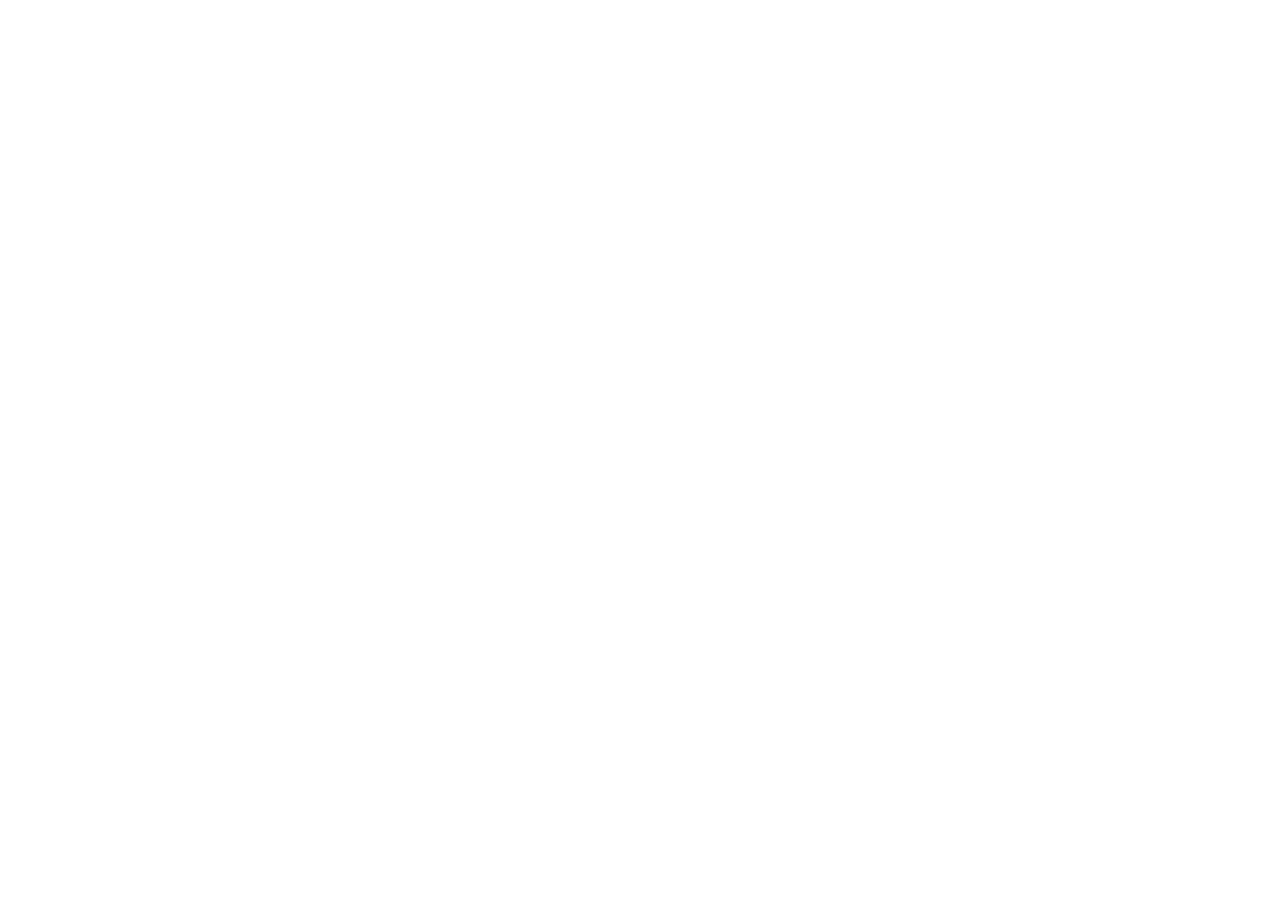
==== commit 0ddf9b4c: "fix a sudoku style bug" ====
--- a/index.html
+++ b/index.html
@@ -15,7 +15,7 @@
     <link rel="preload" href="/samples/piano/G4.mp3" as="audio">
     <link rel="preload" href="/samples/piano/A4.mp3" as="audio">
     <link rel="preload" href="/samples/piano/B4.mp3" as="audio">
-    <script type="module" crossorigin src="/assets/index-_mq6590a.js"></script>
+    <script type="module" crossorigin src="/assets/index-CddbvUne.js"></script>
     <link rel="stylesheet" crossorigin href="/assets/index-B37o0G50.css">
   </head>
   <body>
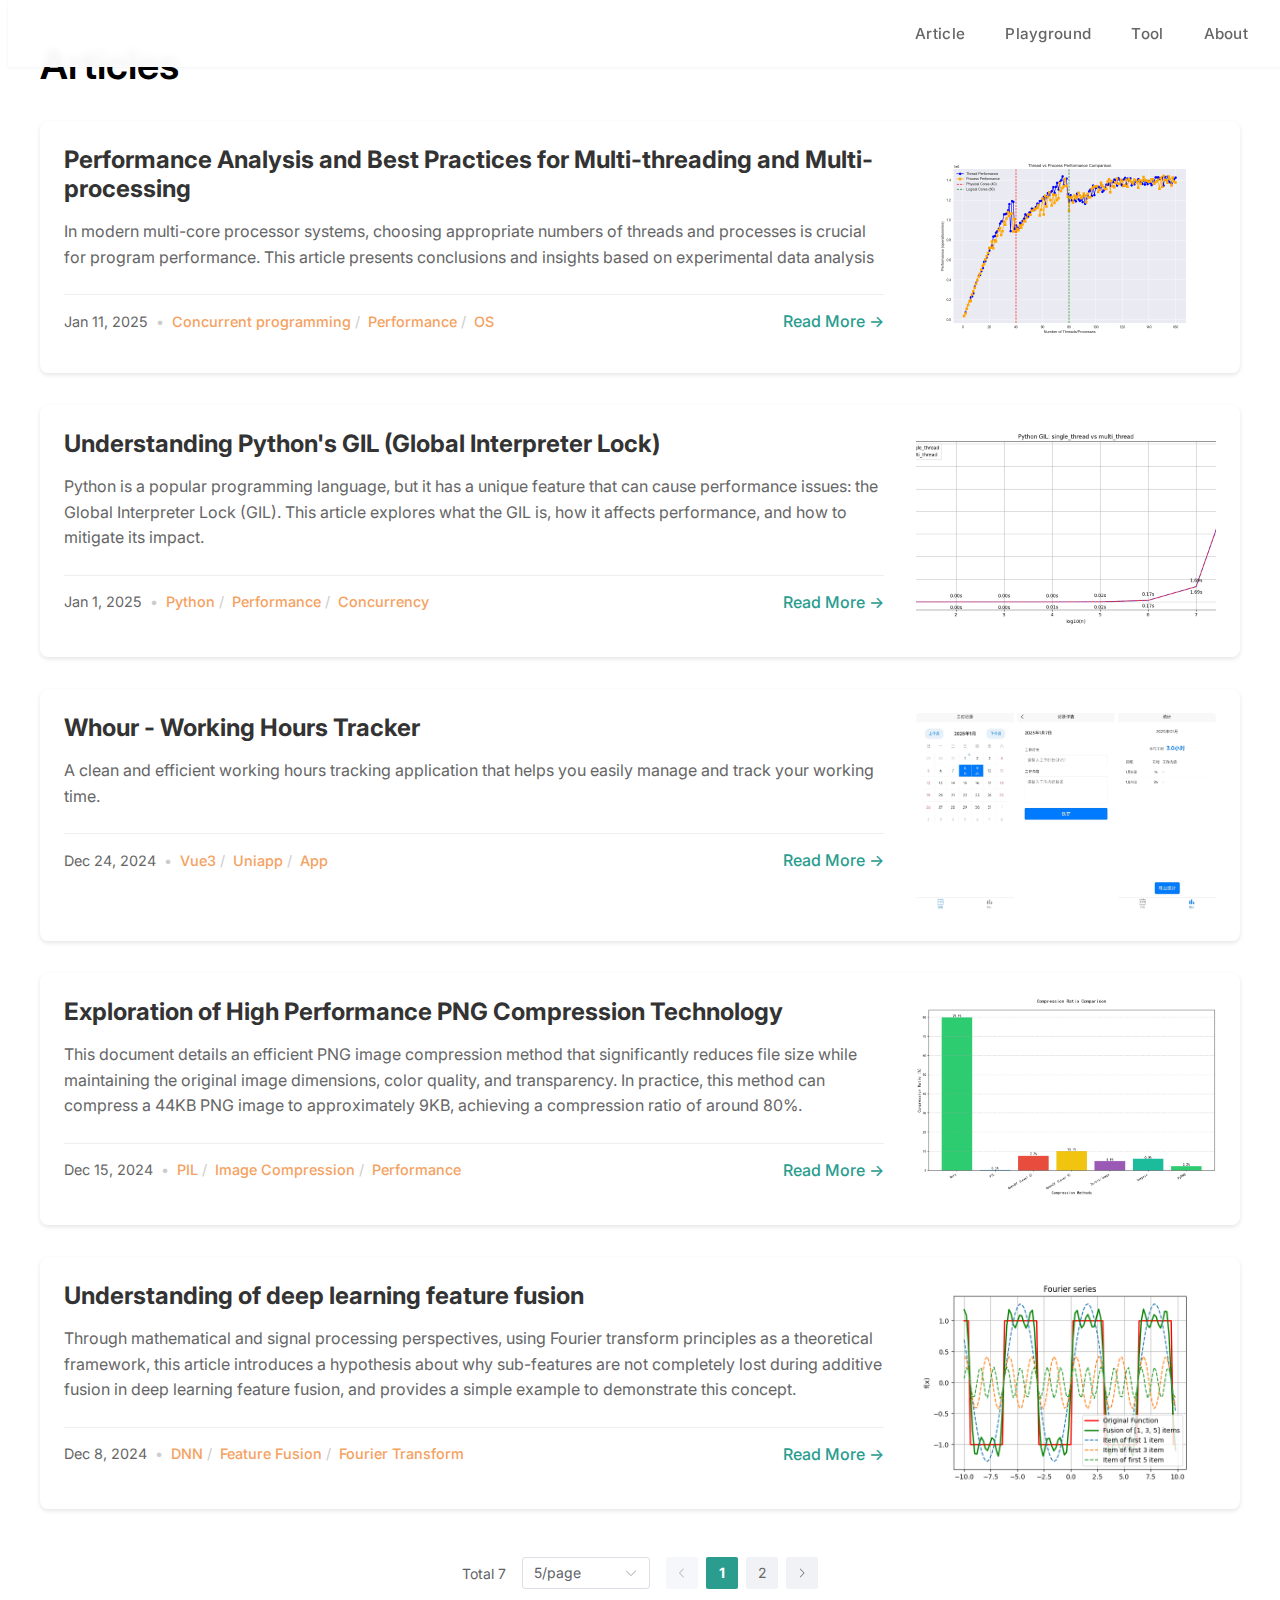
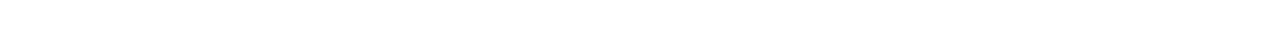
==== commit 56dac756: "add article" ====
--- a/index.html
+++ b/index.html
@@ -15,7 +15,7 @@
     <link rel="preload" href="/samples/piano/G4.mp3" as="audio">
     <link rel="preload" href="/samples/piano/A4.mp3" as="audio">
     <link rel="preload" href="/samples/piano/B4.mp3" as="audio">
-    <script type="module" crossorigin src="/assets/index-CddbvUne.js"></script>
+    <script type="module" crossorigin src="/assets/index-Djk4BSc0.js"></script>
     <link rel="stylesheet" crossorigin href="/assets/index-B37o0G50.css">
   </head>
   <body>
--- a/assets/index-B37o0G50.css
+++ b/assets/index-B37o0G50.css
@@ -0,0 +1 @@
+@charset "UTF-8";.app[data-v-10e143a2]{min-height:100vh;display:flex;flex-direction:column;font-family:Inter,-apple-system,BlinkMacSystemFont,Segoe UI,Roboto,Oxygen,Ubuntu,Cantarell,sans-serif}.header-trigger[data-v-10e143a2]{position:fixed;top:0;left:0;right:0;height:60px;z-index:99}.header[data-v-10e143a2]{position:fixed;top:-60px;width:100%;background:#fffffff2;-webkit-backdrop-filter:blur(5px);backdrop-filter:blur(5px);box-shadow:0 1px 3px #0000000d;z-index:100;transition:top .3s ease}.header-trigger:hover+.header[data-v-10e143a2],.header[data-v-10e143a2]:hover{top:0}.nav-main[data-v-10e143a2]{max-width:1200px;margin:0 auto;padding:1rem 2rem;display:flex;justify-content:space-between;align-items:center}.logo-link[data-v-10e143a2]{font-size:1.25rem;font-weight:600;letter-spacing:.5px;color:#000;text-decoration:none;transition:color .2s ease}.logo-link[data-v-10e143a2]:hover{color:#666}.nav-links[data-v-10e143a2]{display:flex;gap:2.5rem}.nav-item[data-v-10e143a2]{text-decoration:none;color:#666;font-size:.95rem;font-weight:500;letter-spacing:.3px;padding:.5rem 0;position:relative;transition:color .2s ease}.nav-item[data-v-10e143a2]:hover{color:#000}.nav-item[data-v-10e143a2]:after{content:"";position:absolute;bottom:0;left:0;width:100%;height:2px;background-color:#000;transform:scaleX(0);transition:transform .2s ease}.nav-item[data-v-10e143a2]:hover:after{transform:scaleX(1)}.router-link-active[data-v-10e143a2]{color:#000}.router-link-active[data-v-10e143a2]:after{transform:scaleX(1)}main[data-v-10e143a2]{margin-top:0;flex:1}@media (max-width: 768px){.nav-main[data-v-10e143a2]{padding:1rem}.nav-links[data-v-10e143a2]{gap:1.5rem}.nav-item[data-v-10e143a2]{font-size:.9rem}}:root{--el-color-white:#ffffff;--el-color-black:#000000;--el-color-primary-rgb:64,158,255;--el-color-success-rgb:103,194,58;--el-color-warning-rgb:230,162,60;--el-color-danger-rgb:245,108,108;--el-color-error-rgb:245,108,108;--el-color-info-rgb:144,147,153;--el-font-size-extra-large:20px;--el-font-size-large:18px;--el-font-size-medium:16px;--el-font-size-base:14px;--el-font-size-small:13px;--el-font-size-extra-small:12px;--el-font-family:"Helvetica Neue",Helvetica,"PingFang SC","Hiragino Sans GB","Microsoft YaHei","微软雅黑",Arial,sans-serif;--el-font-weight-primary:500;--el-font-line-height-primary:24px;--el-index-normal:1;--el-index-top:1000;--el-index-popper:2000;--el-border-radius-base:4px;--el-border-radius-small:2px;--el-border-radius-round:20px;--el-border-radius-circle:100%;--el-transition-duration:.3s;--el-transition-duration-fast:.2s;--el-transition-function-ease-in-out-bezier:cubic-bezier(.645,.045,.355,1);--el-transition-function-fast-bezier:cubic-bezier(.23,1,.32,1);--el-transition-all:all var(--el-transition-duration) var(--el-transition-function-ease-in-out-bezier);--el-transition-fade:opacity var(--el-transition-duration) var(--el-transition-function-fast-bezier);--el-transition-md-fade:transform var(--el-transition-duration) var(--el-transition-function-fast-bezier),opacity var(--el-transition-duration) var(--el-transition-function-fast-bezier);--el-transition-fade-linear:opacity var(--el-transition-duration-fast) linear;--el-transition-border:border-color var(--el-transition-duration-fast) var(--el-transition-function-ease-in-out-bezier);--el-transition-box-shadow:box-shadow var(--el-transition-duration-fast) var(--el-transition-function-ease-in-out-bezier);--el-transition-color:color var(--el-transition-duration-fast) var(--el-transition-function-ease-in-out-bezier);--el-component-size-large:40px;--el-component-size:32px;--el-component-size-small:24px;color-scheme:light;--el-color-primary:#409eff;--el-color-primary-light-3:rgb(121.3,187.1,255);--el-color-primary-light-5:rgb(159.5,206.5,255);--el-color-primary-light-7:rgb(197.7,225.9,255);--el-color-primary-light-8:rgb(216.8,235.6,255);--el-color-primary-light-9:rgb(235.9,245.3,255);--el-color-primary-dark-2:rgb(51.2,126.4,204);--el-color-success:#67c23a;--el-color-success-light-3:rgb(148.6,212.3,117.1);--el-color-success-light-5:rgb(179,224.5,156.5);--el-color-success-light-7:rgb(209.4,236.7,195.9);--el-color-success-light-8:rgb(224.6,242.8,215.6);--el-color-success-light-9:rgb(239.8,248.9,235.3);--el-color-success-dark-2:rgb(82.4,155.2,46.4);--el-color-warning:#e6a23c;--el-color-warning-light-3:rgb(237.5,189.9,118.5);--el-color-warning-light-5:rgb(242.5,208.5,157.5);--el-color-warning-light-7:rgb(247.5,227.1,196.5);--el-color-warning-light-8:rgb(250,236.4,216);--el-color-warning-light-9:rgb(252.5,245.7,235.5);--el-color-warning-dark-2:rgb(184,129.6,48);--el-color-danger:#f56c6c;--el-color-danger-light-3:rgb(248,152.1,152.1);--el-color-danger-light-5:rgb(250,181.5,181.5);--el-color-danger-light-7:rgb(252,210.9,210.9);--el-color-danger-light-8:rgb(253,225.6,225.6);--el-color-danger-light-9:rgb(254,240.3,240.3);--el-color-danger-dark-2:rgb(196,86.4,86.4);--el-color-error:#f56c6c;--el-color-error-light-3:rgb(248,152.1,152.1);--el-color-error-light-5:rgb(250,181.5,181.5);--el-color-error-light-7:rgb(252,210.9,210.9);--el-color-error-light-8:rgb(253,225.6,225.6);--el-color-error-light-9:rgb(254,240.3,240.3);--el-color-error-dark-2:rgb(196,86.4,86.4);--el-color-info:#909399;--el-color-info-light-3:rgb(177.3,179.4,183.6);--el-color-info-light-5:rgb(199.5,201,204);--el-color-info-light-7:rgb(221.7,222.6,224.4);--el-color-info-light-8:rgb(232.8,233.4,234.6);--el-color-info-light-9:rgb(243.9,244.2,244.8);--el-color-info-dark-2:rgb(115.2,117.6,122.4);--el-bg-color:#ffffff;--el-bg-color-page:#f2f3f5;--el-bg-color-overlay:#ffffff;--el-text-color-primary:#303133;--el-text-color-regular:#606266;--el-text-color-secondary:#909399;--el-text-color-placeholder:#a8abb2;--el-text-color-disabled:#c0c4cc;--el-border-color:#dcdfe6;--el-border-color-light:#e4e7ed;--el-border-color-lighter:#ebeef5;--el-border-color-extra-light:#f2f6fc;--el-border-color-dark:#d4d7de;--el-border-color-darker:#cdd0d6;--el-fill-color:#f0f2f5;--el-fill-color-light:#f5f7fa;--el-fill-color-lighter:#fafafa;--el-fill-color-extra-light:#fafcff;--el-fill-color-dark:#ebedf0;--el-fill-color-darker:#e6e8eb;--el-fill-color-blank:#ffffff;--el-box-shadow:0px 12px 32px 4px rgba(0,0,0,.04),0px 8px 20px rgba(0,0,0,.08);--el-box-shadow-light:0px 0px 12px rgba(0,0,0,.12);--el-box-shadow-lighter:0px 0px 6px rgba(0,0,0,.12);--el-box-shadow-dark:0px 16px 48px 16px rgba(0,0,0,.08),0px 12px 32px rgba(0,0,0,.12),0px 8px 16px -8px rgba(0,0,0,.16);--el-disabled-bg-color:var(--el-fill-color-light);--el-disabled-text-color:var(--el-text-color-placeholder);--el-disabled-border-color:var(--el-border-color-light);--el-overlay-color:rgba(0,0,0,.8);--el-overlay-color-light:rgba(0,0,0,.7);--el-overlay-color-lighter:rgba(0,0,0,.5);--el-mask-color:rgba(255,255,255,.9);--el-mask-color-extra-light:rgba(255,255,255,.3);--el-border-width:1px;--el-border-style:solid;--el-border-color-hover:var(--el-text-color-disabled);--el-border:var(--el-border-width) var(--el-border-style) var(--el-border-color);--el-svg-monochrome-grey:var(--el-border-color)}.fade-in-linear-enter-active,.fade-in-linear-leave-active{transition:var(--el-transition-fade-linear)}.fade-in-linear-enter-from,.fade-in-linear-leave-to{opacity:0}.el-fade-in-linear-enter-active,.el-fade-in-linear-leave-active{transition:var(--el-transition-fade-linear)}.el-fade-in-linear-enter-from,.el-fade-in-linear-leave-to{opacity:0}.el-fade-in-enter-active,.el-fade-in-leave-active{transition:all var(--el-transition-duration) cubic-bezier(.55,0,.1,1)}.el-fade-in-enter-from,.el-fade-in-leave-active{opacity:0}.el-zoom-in-center-enter-active,.el-zoom-in-center-leave-active{transition:all var(--el-transition-duration) cubic-bezier(.55,0,.1,1)}.el-zoom-in-center-enter-from,.el-zoom-in-center-leave-active{opacity:0;transform:scaleX(0)}.el-zoom-in-top-enter-active,.el-zoom-in-top-leave-active{opacity:1;transform:scaleY(1);transform-origin:center top;transition:var(--el-transition-md-fade)}.el-zoom-in-top-enter-active[data-popper-placement^=top],.el-zoom-in-top-leave-active[data-popper-placement^=top]{transform-origin:center bottom}.el-zoom-in-top-enter-from,.el-zoom-in-top-leave-active{opacity:0;transform:scaleY(0)}.el-zoom-in-bottom-enter-active,.el-zoom-in-bottom-leave-active{opacity:1;transform:scaleY(1);transform-origin:center bottom;transition:var(--el-transition-md-fade)}.el-zoom-in-bottom-enter-from,.el-zoom-in-bottom-leave-active{opacity:0;transform:scaleY(0)}.el-zoom-in-left-enter-active,.el-zoom-in-left-leave-active{opacity:1;transform:scale(1);transform-origin:top left;transition:var(--el-transition-md-fade)}.el-zoom-in-left-enter-from,.el-zoom-in-left-leave-active{opacity:0;transform:scale(.45)}.collapse-transition{transition:var(--el-transition-duration) height ease-in-out,var(--el-transition-duration) padding-top ease-in-out,var(--el-transition-duration) padding-bottom ease-in-out}.el-collapse-transition-enter-active,.el-collapse-transition-leave-active{transition:var(--el-transition-duration) max-height ease-in-out,var(--el-transition-duration) padding-top ease-in-out,var(--el-transition-duration) padding-bottom ease-in-out}.horizontal-collapse-transition{transition:var(--el-transition-duration) width ease-in-out,var(--el-transition-duration) padding-left ease-in-out,var(--el-transition-duration) padding-right ease-in-out}.el-list-enter-active,.el-list-leave-active{transition:all 1s}.el-list-enter-from,.el-list-leave-to{opacity:0;transform:translateY(-30px)}.el-list-leave-active{position:absolute!important}.el-opacity-transition{transition:opacity var(--el-transition-duration) cubic-bezier(.55,0,.1,1)}.el-icon-loading{animation:rotating 2s linear infinite}.el-icon--right{margin-left:5px}.el-icon--left{margin-right:5px}@keyframes rotating{0%{transform:rotate(0)}to{transform:rotate(1turn)}}.el-icon{--color:inherit;align-items:center;display:inline-flex;height:1em;justify-content:center;line-height:1em;position:relative;width:1em;fill:currentColor;color:var(--color);font-size:inherit}.el-icon.is-loading{animation:rotating 2s linear infinite}.el-icon svg{height:1em;width:1em}.el-affix--fixed{position:fixed}.el-alert{--el-alert-padding:8px 16px;--el-alert-border-radius-base:var(--el-border-radius-base);--el-alert-title-font-size:14px;--el-alert-title-with-description-font-size:16px;--el-alert-description-font-size:14px;--el-alert-close-font-size:16px;--el-alert-close-customed-font-size:14px;--el-alert-icon-size:16px;--el-alert-icon-large-size:28px;align-items:center;background-color:var(--el-color-white);border-radius:var(--el-alert-border-radius-base);box-sizing:border-box;display:flex;margin:0;opacity:1;overflow:hidden;padding:var(--el-alert-padding);position:relative;transition:opacity var(--el-transition-duration-fast);width:100%}.el-alert.is-light .el-alert__close-btn{color:var(--el-text-color-placeholder)}.el-alert.is-dark .el-alert__close-btn,.el-alert.is-dark .el-alert__description{color:var(--el-color-white)}.el-alert.is-center{justify-content:center}.el-alert--success{--el-alert-bg-color:var(--el-color-success-light-9)}.el-alert--success.is-light{background-color:var(--el-alert-bg-color)}.el-alert--success.is-light,.el-alert--success.is-light .el-alert__description{color:var(--el-color-success)}.el-alert--success.is-dark{background-color:var(--el-color-success);color:var(--el-color-white)}.el-alert--info{--el-alert-bg-color:var(--el-color-info-light-9)}.el-alert--info.is-light{background-color:var(--el-alert-bg-color)}.el-alert--info.is-light,.el-alert--info.is-light .el-alert__description{color:var(--el-color-info)}.el-alert--info.is-dark{background-color:var(--el-color-info);color:var(--el-color-white)}.el-alert--warning{--el-alert-bg-color:var(--el-color-warning-light-9)}.el-alert--warning.is-light{background-color:var(--el-alert-bg-color)}.el-alert--warning.is-light,.el-alert--warning.is-light .el-alert__description{color:var(--el-color-warning)}.el-alert--warning.is-dark{background-color:var(--el-color-warning);color:var(--el-color-white)}.el-alert--error{--el-alert-bg-color:var(--el-color-error-light-9)}.el-alert--error.is-light{background-color:var(--el-alert-bg-color)}.el-alert--error.is-light,.el-alert--error.is-light .el-alert__description{color:var(--el-color-error)}.el-alert--error.is-dark{background-color:var(--el-color-error);color:var(--el-color-white)}.el-alert__content{display:flex;flex-direction:column;gap:4px}.el-alert .el-alert__icon{font-size:var(--el-alert-icon-size);margin-right:8px;width:var(--el-alert-icon-size)}.el-alert .el-alert__icon.is-big{font-size:var(--el-alert-icon-large-size);margin-right:12px;width:var(--el-alert-icon-large-size)}.el-alert__title{font-size:var(--el-alert-title-font-size);line-height:24px}.el-alert__title.with-description{font-size:var(--el-alert-title-with-description-font-size)}.el-alert .el-alert__description{font-size:var(--el-alert-description-font-size);margin:0}.el-alert .el-alert__close-btn{cursor:pointer;font-size:var(--el-alert-close-font-size);opacity:1;position:absolute;right:16px;top:12px}.el-alert .el-alert__close-btn.is-customed{font-size:var(--el-alert-close-customed-font-size);font-style:normal;line-height:24px;top:8px}.el-alert-fade-enter-from,.el-alert-fade-leave-active{opacity:0}.el-aside{box-sizing:border-box;flex-shrink:0;overflow:auto;width:var(--el-aside-width,300px)}.el-autocomplete{--el-input-text-color:var(--el-text-color-regular);--el-input-border:var(--el-border);--el-input-hover-border:var(--el-border-color-hover);--el-input-focus-border:var(--el-color-primary);--el-input-transparent-border:0 0 0 1px transparent inset;--el-input-border-color:var(--el-border-color);--el-input-border-radius:var(--el-border-radius-base);--el-input-bg-color:var(--el-fill-color-blank);--el-input-icon-color:var(--el-text-color-placeholder);--el-input-placeholder-color:var(--el-text-color-placeholder);--el-input-hover-border-color:var(--el-border-color-hover);--el-input-clear-hover-color:var(--el-text-color-secondary);--el-input-focus-border-color:var(--el-color-primary);--el-input-width:100%;display:inline-block;position:relative;width:var(--el-input-width)}.el-autocomplete__popper.el-popper{background:var(--el-bg-color-overlay);box-shadow:var(--el-box-shadow-light)}.el-autocomplete__popper.el-popper,.el-autocomplete__popper.el-popper .el-popper__arrow:before{border:1px solid var(--el-border-color-light)}.el-autocomplete__popper.el-popper[data-popper-placement^=top] .el-popper__arrow:before{border-left-color:transparent;border-top-color:transparent}.el-autocomplete__popper.el-popper[data-popper-placement^=bottom] .el-popper__arrow:before{border-bottom-color:transparent;border-right-color:transparent}.el-autocomplete__popper.el-popper[data-popper-placement^=left] .el-popper__arrow:before{border-bottom-color:transparent;border-left-color:transparent}.el-autocomplete__popper.el-popper[data-popper-placement^=right] .el-popper__arrow:before{border-right-color:transparent;border-top-color:transparent}.el-autocomplete-suggestion{border-radius:var(--el-border-radius-base);box-sizing:border-box}.el-autocomplete-suggestion__wrap{box-sizing:border-box;max-height:280px;padding:10px 0}.el-autocomplete-suggestion__list{margin:0;padding:0}.el-autocomplete-suggestion li{color:var(--el-text-color-regular);cursor:pointer;font-size:var(--el-font-size-base);line-height:34px;list-style:none;margin:0;overflow:hidden;padding:0 20px;text-align:left;text-overflow:ellipsis;white-space:nowrap}.el-autocomplete-suggestion li.highlighted,.el-autocomplete-suggestion li:hover{background-color:var(--el-fill-color-light)}.el-autocomplete-suggestion li.divider{border-top:1px solid var(--el-color-black);margin-top:6px}.el-autocomplete-suggestion li.divider:last-child{margin-bottom:-6px}.el-autocomplete-suggestion.is-loading li{color:var(--el-text-color-secondary);font-size:20px;height:100px;line-height:100px;text-align:center}.el-autocomplete-suggestion.is-loading li:after{content:"";display:inline-block;height:100%;vertical-align:middle}.el-autocomplete-suggestion.is-loading li:hover{background-color:var(--el-bg-color-overlay)}.el-autocomplete-suggestion.is-loading .el-icon-loading{vertical-align:middle}.el-avatar{--el-avatar-text-color:var(--el-color-white);--el-avatar-bg-color:var(--el-text-color-disabled);--el-avatar-text-size:14px;--el-avatar-icon-size:18px;--el-avatar-border-radius:var(--el-border-radius-base);--el-avatar-size-large:56px;--el-avatar-size-small:24px;--el-avatar-size:40px;align-items:center;background:var(--el-avatar-bg-color);box-sizing:border-box;color:var(--el-avatar-text-color);display:inline-flex;font-size:var(--el-avatar-text-size);height:var(--el-avatar-size);justify-content:center;outline:none;overflow:hidden;text-align:center;width:var(--el-avatar-size)}.el-avatar>img{display:block;height:100%;width:100%}.el-avatar--circle{border-radius:50%}.el-avatar--square{border-radius:var(--el-avatar-border-radius)}.el-avatar--icon{font-size:var(--el-avatar-icon-size)}.el-avatar--small{--el-avatar-size:24px}.el-avatar--large{--el-avatar-size:56px}.el-backtop{--el-backtop-bg-color:var(--el-bg-color-overlay);--el-backtop-text-color:var(--el-color-primary);--el-backtop-hover-bg-color:var(--el-border-color-extra-light);align-items:center;background-color:var(--el-backtop-bg-color);border-radius:50%;box-shadow:var(--el-box-shadow-lighter);color:var(--el-backtop-text-color);cursor:pointer;display:flex;font-size:20px;height:40px;justify-content:center;position:fixed;width:40px;z-index:5}.el-backtop:hover{background-color:var(--el-backtop-hover-bg-color)}.el-backtop__icon{font-size:20px}.el-badge{--el-badge-bg-color:var(--el-color-danger);--el-badge-radius:10px;--el-badge-font-size:12px;--el-badge-padding:6px;--el-badge-size:18px;display:inline-block;position:relative;vertical-align:middle;width:-moz-fit-content;width:fit-content}.el-badge__content{align-items:center;background-color:var(--el-badge-bg-color);border:1px solid var(--el-bg-color);border-radius:var(--el-badge-radius);color:var(--el-color-white);display:inline-flex;font-size:var(--el-badge-font-size);height:var(--el-badge-size);justify-content:center;padding:0 var(--el-badge-padding);white-space:nowrap}.el-badge__content.is-fixed{position:absolute;right:calc(1px + var(--el-badge-size)/2);top:0;transform:translateY(-50%) translate(100%);z-index:var(--el-index-normal)}.el-badge__content.is-fixed.is-dot{right:5px}.el-badge__content.is-dot{border-radius:50%;height:8px;padding:0;right:0;width:8px}.el-badge__content.is-hide-zero{display:none}.el-badge__content--primary{background-color:var(--el-color-primary)}.el-badge__content--success{background-color:var(--el-color-success)}.el-badge__content--warning{background-color:var(--el-color-warning)}.el-badge__content--info{background-color:var(--el-color-info)}.el-badge__content--danger{background-color:var(--el-color-danger)}.el-breadcrumb{font-size:14px;line-height:1}.el-breadcrumb:after,.el-breadcrumb:before{content:"";display:table}.el-breadcrumb:after{clear:both}.el-breadcrumb__separator{color:var(--el-text-color-placeholder);font-weight:700;margin:0 9px}.el-breadcrumb__separator.el-icon{font-weight:400;margin:0 6px}.el-breadcrumb__separator.el-icon svg{vertical-align:middle}.el-breadcrumb__item{align-items:center;display:inline-flex;float:left}.el-breadcrumb__inner{color:var(--el-text-color-regular)}.el-breadcrumb__inner a,.el-breadcrumb__inner.is-link{color:var(--el-text-color-primary);font-weight:700;text-decoration:none;transition:var(--el-transition-color)}.el-breadcrumb__inner a:hover,.el-breadcrumb__inner.is-link:hover{color:var(--el-color-primary);cursor:pointer}.el-breadcrumb__item:last-child .el-breadcrumb__inner,.el-breadcrumb__item:last-child .el-breadcrumb__inner a,.el-breadcrumb__item:last-child .el-breadcrumb__inner a:hover,.el-breadcrumb__item:last-child .el-breadcrumb__inner:hover{color:var(--el-text-color-regular);cursor:text;font-weight:400}.el-breadcrumb__item:last-child .el-breadcrumb__separator{display:none}.el-button-group{display:inline-block;vertical-align:middle}.el-button-group:after,.el-button-group:before{content:"";display:table}.el-button-group:after{clear:both}.el-button-group>.el-button{float:left;position:relative}.el-button-group>.el-button+.el-button{margin-left:0}.el-button-group>.el-button:first-child{border-bottom-right-radius:0;border-top-right-radius:0}.el-button-group>.el-button:last-child{border-bottom-left-radius:0;border-top-left-radius:0}.el-button-group>.el-button:first-child:last-child{border-bottom-left-radius:var(--el-border-radius-base);border-bottom-right-radius:var(--el-border-radius-base);border-top-left-radius:var(--el-border-radius-base);border-top-right-radius:var(--el-border-radius-base)}.el-button-group>.el-button:first-child:last-child.is-round{border-radius:var(--el-border-radius-round)}.el-button-group>.el-button:first-child:last-child.is-circle{border-radius:50%}.el-button-group>.el-button:not(:first-child):not(:last-child){border-radius:0}.el-button-group>.el-button:not(:last-child){margin-right:-1px}.el-button-group>.el-button.is-active,.el-button-group>.el-button:active,.el-button-group>.el-button:focus,.el-button-group>.el-button:hover{z-index:1}.el-button-group>.el-dropdown>.el-button{border-bottom-left-radius:0;border-left-color:var(--el-button-divide-border-color);border-top-left-radius:0}.el-button-group .el-button--primary:first-child{border-right-color:var(--el-button-divide-border-color)}.el-button-group .el-button--primary:last-child{border-left-color:var(--el-button-divide-border-color)}.el-button-group .el-button--primary:not(:first-child):not(:last-child){border-left-color:var(--el-button-divide-border-color);border-right-color:var(--el-button-divide-border-color)}.el-button-group .el-button--success:first-child{border-right-color:var(--el-button-divide-border-color)}.el-button-group .el-button--success:last-child{border-left-color:var(--el-button-divide-border-color)}.el-button-group .el-button--success:not(:first-child):not(:last-child){border-left-color:var(--el-button-divide-border-color);border-right-color:var(--el-button-divide-border-color)}.el-button-group .el-button--warning:first-child{border-right-color:var(--el-button-divide-border-color)}.el-button-group .el-button--warning:last-child{border-left-color:var(--el-button-divide-border-color)}.el-button-group .el-button--warning:not(:first-child):not(:last-child){border-left-color:var(--el-button-divide-border-color);border-right-color:var(--el-button-divide-border-color)}.el-button-group .el-button--danger:first-child{border-right-color:var(--el-button-divide-border-color)}.el-button-group .el-button--danger:last-child{border-left-color:var(--el-button-divide-border-color)}.el-button-group .el-button--danger:not(:first-child):not(:last-child){border-left-color:var(--el-button-divide-border-color);border-right-color:var(--el-button-divide-border-color)}.el-button-group .el-button--info:first-child{border-right-color:var(--el-button-divide-border-color)}.el-button-group .el-button--info:last-child{border-left-color:var(--el-button-divide-border-color)}.el-button-group .el-button--info:not(:first-child):not(:last-child){border-left-color:var(--el-button-divide-border-color);border-right-color:var(--el-button-divide-border-color)}.el-button{--el-button-font-weight:var(--el-font-weight-primary);--el-button-border-color:var(--el-border-color);--el-button-bg-color:var(--el-fill-color-blank);--el-button-text-color:var(--el-text-color-regular);--el-button-disabled-text-color:var(--el-disabled-text-color);--el-button-disabled-bg-color:var(--el-fill-color-blank);--el-button-disabled-border-color:var(--el-border-color-light);--el-button-divide-border-color:rgba(255,255,255,.5);--el-button-hover-text-color:var(--el-color-primary);--el-button-hover-bg-color:var(--el-color-primary-light-9);--el-button-hover-border-color:var(--el-color-primary-light-7);--el-button-active-text-color:var(--el-button-hover-text-color);--el-button-active-border-color:var(--el-color-primary);--el-button-active-bg-color:var(--el-button-hover-bg-color);--el-button-outline-color:var(--el-color-primary-light-5);--el-button-hover-link-text-color:var(--el-text-color-secondary);--el-button-active-color:var(--el-text-color-primary);align-items:center;-webkit-appearance:none;background-color:var(--el-button-bg-color);border:var(--el-border);border-color:var(--el-button-border-color);box-sizing:border-box;color:var(--el-button-text-color);cursor:pointer;display:inline-flex;font-weight:var(--el-button-font-weight);height:32px;justify-content:center;line-height:1;outline:none;text-align:center;transition:.1s;-webkit-user-select:none;-moz-user-select:none;user-select:none;vertical-align:middle;white-space:nowrap}.el-button:hover{background-color:var(--el-button-hover-bg-color);border-color:var(--el-button-hover-border-color);color:var(--el-button-hover-text-color);outline:none}.el-button:active{background-color:var(--el-button-active-bg-color);border-color:var(--el-button-active-border-color);color:var(--el-button-active-text-color);outline:none}.el-button:focus-visible{outline:2px solid var(--el-button-outline-color);outline-offset:1px;transition:outline-offset 0s,outline 0s}.el-button>span{align-items:center;display:inline-flex}.el-button+.el-button{margin-left:12px}.el-button{border-radius:var(--el-border-radius-base);font-size:var(--el-font-size-base)}.el-button,.el-button.is-round{padding:8px 15px}.el-button::-moz-focus-inner{border:0}.el-button [class*=el-icon]+span{margin-left:6px}.el-button [class*=el-icon] svg{vertical-align:bottom}.el-button.is-plain{--el-button-hover-text-color:var(--el-color-primary);--el-button-hover-bg-color:var(--el-fill-color-blank);--el-button-hover-border-color:var(--el-color-primary)}.el-button.is-active{background-color:var(--el-button-active-bg-color);border-color:var(--el-button-active-border-color);color:var(--el-button-active-text-color);outline:none}.el-button.is-disabled,.el-button.is-disabled:hover{background-color:var(--el-button-disabled-bg-color);background-image:none;border-color:var(--el-button-disabled-border-color);color:var(--el-button-disabled-text-color);cursor:not-allowed}.el-button.is-loading{pointer-events:none;position:relative}.el-button.is-loading:before{background-color:var(--el-mask-color-extra-light);border-radius:inherit;bottom:-1px;content:"";left:-1px;pointer-events:none;position:absolute;right:-1px;top:-1px;z-index:1}.el-button.is-round{border-radius:var(--el-border-radius-round)}.el-button.is-circle{border-radius:50%;padding:8px;width:32px}.el-button.is-text{background-color:transparent;border:0 solid transparent;color:var(--el-button-text-color)}.el-button.is-text.is-disabled{background-color:transparent!important;color:var(--el-button-disabled-text-color)}.el-button.is-text:not(.is-disabled):hover{background-color:var(--el-fill-color-light)}.el-button.is-text:not(.is-disabled):focus-visible{outline:2px solid var(--el-button-outline-color);outline-offset:1px;transition:outline-offset 0s,outline 0s}.el-button.is-text:not(.is-disabled):active{background-color:var(--el-fill-color)}.el-button.is-text:not(.is-disabled).is-has-bg{background-color:var(--el-fill-color-light)}.el-button.is-text:not(.is-disabled).is-has-bg:hover{background-color:var(--el-fill-color)}.el-button.is-text:not(.is-disabled).is-has-bg:active{background-color:var(--el-fill-color-dark)}.el-button__text--expand{letter-spacing:.3em;margin-right:-.3em}.el-button.is-link{background:transparent;border-color:transparent;color:var(--el-button-text-color);height:auto;padding:2px}.el-button.is-link:hover{color:var(--el-button-hover-link-text-color)}.el-button.is-link.is-disabled{background-color:transparent!important;border-color:transparent!important;color:var(--el-button-disabled-text-color)}.el-button.is-link:not(.is-disabled):active,.el-button.is-link:not(.is-disabled):hover{background-color:transparent;border-color:transparent}.el-button.is-link:not(.is-disabled):active{color:var(--el-button-active-color)}.el-button--text{background:transparent;border-color:transparent;color:var(--el-color-primary);padding-left:0;padding-right:0}.el-button--text.is-disabled{background-color:transparent!important;border-color:transparent!important;color:var(--el-button-disabled-text-color)}.el-button--text:not(.is-disabled):hover{background-color:transparent;border-color:transparent;color:var(--el-color-primary-light-3)}.el-button--text:not(.is-disabled):active{background-color:transparent;border-color:transparent;color:var(--el-color-primary-dark-2)}.el-button__link--expand{letter-spacing:.3em;margin-right:-.3em}.el-button--primary{--el-button-text-color:var(--el-color-white);--el-button-bg-color:var(--el-color-primary);--el-button-border-color:var(--el-color-primary);--el-button-outline-color:var(--el-color-primary-light-5);--el-button-active-color:var(--el-color-primary-dark-2);--el-button-hover-text-color:var(--el-color-white);--el-button-hover-link-text-color:var(--el-color-primary-light-5);--el-button-hover-bg-color:var(--el-color-primary-light-3);--el-button-hover-border-color:var(--el-color-primary-light-3);--el-button-active-bg-color:var(--el-color-primary-dark-2);--el-button-active-border-color:var(--el-color-primary-dark-2);--el-button-disabled-text-color:var(--el-color-white);--el-button-disabled-bg-color:var(--el-color-primary-light-5);--el-button-disabled-border-color:var(--el-color-primary-light-5)}.el-button--primary.is-link,.el-button--primary.is-plain,.el-button--primary.is-text{--el-button-text-color:var(--el-color-primary);--el-button-bg-color:var(--el-color-primary-light-9);--el-button-border-color:var(--el-color-primary-light-5);--el-button-hover-text-color:var(--el-color-white);--el-button-hover-bg-color:var(--el-color-primary);--el-button-hover-border-color:var(--el-color-primary);--el-button-active-text-color:var(--el-color-white)}.el-button--primary.is-link.is-disabled,.el-button--primary.is-link.is-disabled:active,.el-button--primary.is-link.is-disabled:focus,.el-button--primary.is-link.is-disabled:hover,.el-button--primary.is-plain.is-disabled,.el-button--primary.is-plain.is-disabled:active,.el-button--primary.is-plain.is-disabled:focus,.el-button--primary.is-plain.is-disabled:hover,.el-button--primary.is-text.is-disabled,.el-button--primary.is-text.is-disabled:active,.el-button--primary.is-text.is-disabled:focus,.el-button--primary.is-text.is-disabled:hover{background-color:var(--el-color-primary-light-9);border-color:var(--el-color-primary-light-8);color:var(--el-color-primary-light-5)}.el-button--success{--el-button-text-color:var(--el-color-white);--el-button-bg-color:var(--el-color-success);--el-button-border-color:var(--el-color-success);--el-button-outline-color:var(--el-color-success-light-5);--el-button-active-color:var(--el-color-success-dark-2);--el-button-hover-text-color:var(--el-color-white);--el-button-hover-link-text-color:var(--el-color-success-light-5);--el-button-hover-bg-color:var(--el-color-success-light-3);--el-button-hover-border-color:var(--el-color-success-light-3);--el-button-active-bg-color:var(--el-color-success-dark-2);--el-button-active-border-color:var(--el-color-success-dark-2);--el-button-disabled-text-color:var(--el-color-white);--el-button-disabled-bg-color:var(--el-color-success-light-5);--el-button-disabled-border-color:var(--el-color-success-light-5)}.el-button--success.is-link,.el-button--success.is-plain,.el-button--success.is-text{--el-button-text-color:var(--el-color-success);--el-button-bg-color:var(--el-color-success-light-9);--el-button-border-color:var(--el-color-success-light-5);--el-button-hover-text-color:var(--el-color-white);--el-button-hover-bg-color:var(--el-color-success);--el-button-hover-border-color:var(--el-color-success);--el-button-active-text-color:var(--el-color-white)}.el-button--success.is-link.is-disabled,.el-button--success.is-link.is-disabled:active,.el-button--success.is-link.is-disabled:focus,.el-button--success.is-link.is-disabled:hover,.el-button--success.is-plain.is-disabled,.el-button--success.is-plain.is-disabled:active,.el-button--success.is-plain.is-disabled:focus,.el-button--success.is-plain.is-disabled:hover,.el-button--success.is-text.is-disabled,.el-button--success.is-text.is-disabled:active,.el-button--success.is-text.is-disabled:focus,.el-button--success.is-text.is-disabled:hover{background-color:var(--el-color-success-light-9);border-color:var(--el-color-success-light-8);color:var(--el-color-success-light-5)}.el-button--warning{--el-button-text-color:var(--el-color-white);--el-button-bg-color:var(--el-color-warning);--el-button-border-color:var(--el-color-warning);--el-button-outline-color:var(--el-color-warning-light-5);--el-button-active-color:var(--el-color-warning-dark-2);--el-button-hover-text-color:var(--el-color-white);--el-button-hover-link-text-color:var(--el-color-warning-light-5);--el-button-hover-bg-color:var(--el-color-warning-light-3);--el-button-hover-border-color:var(--el-color-warning-light-3);--el-button-active-bg-color:var(--el-color-warning-dark-2);--el-button-active-border-color:var(--el-color-warning-dark-2);--el-button-disabled-text-color:var(--el-color-white);--el-button-disabled-bg-color:var(--el-color-warning-light-5);--el-button-disabled-border-color:var(--el-color-warning-light-5)}.el-button--warning.is-link,.el-button--warning.is-plain,.el-button--warning.is-text{--el-button-text-color:var(--el-color-warning);--el-button-bg-color:var(--el-color-warning-light-9);--el-button-border-color:var(--el-color-warning-light-5);--el-button-hover-text-color:var(--el-color-white);--el-button-hover-bg-color:var(--el-color-warning);--el-button-hover-border-color:var(--el-color-warning);--el-button-active-text-color:var(--el-color-white)}.el-button--warning.is-link.is-disabled,.el-button--warning.is-link.is-disabled:active,.el-button--warning.is-link.is-disabled:focus,.el-button--warning.is-link.is-disabled:hover,.el-button--warning.is-plain.is-disabled,.el-button--warning.is-plain.is-disabled:active,.el-button--warning.is-plain.is-disabled:focus,.el-button--warning.is-plain.is-disabled:hover,.el-button--warning.is-text.is-disabled,.el-button--warning.is-text.is-disabled:active,.el-button--warning.is-text.is-disabled:focus,.el-button--warning.is-text.is-disabled:hover{background-color:var(--el-color-warning-light-9);border-color:var(--el-color-warning-light-8);color:var(--el-color-warning-light-5)}.el-button--danger{--el-button-text-color:var(--el-color-white);--el-button-bg-color:var(--el-color-danger);--el-button-border-color:var(--el-color-danger);--el-button-outline-color:var(--el-color-danger-light-5);--el-button-active-color:var(--el-color-danger-dark-2);--el-button-hover-text-color:var(--el-color-white);--el-button-hover-link-text-color:var(--el-color-danger-light-5);--el-button-hover-bg-color:var(--el-color-danger-light-3);--el-button-hover-border-color:var(--el-color-danger-light-3);--el-button-active-bg-color:var(--el-color-danger-dark-2);--el-button-active-border-color:var(--el-color-danger-dark-2);--el-button-disabled-text-color:var(--el-color-white);--el-button-disabled-bg-color:var(--el-color-danger-light-5);--el-button-disabled-border-color:var(--el-color-danger-light-5)}.el-button--danger.is-link,.el-button--danger.is-plain,.el-button--danger.is-text{--el-button-text-color:var(--el-color-danger);--el-button-bg-color:var(--el-color-danger-light-9);--el-button-border-color:var(--el-color-danger-light-5);--el-button-hover-text-color:var(--el-color-white);--el-button-hover-bg-color:var(--el-color-danger);--el-button-hover-border-color:var(--el-color-danger);--el-button-active-text-color:var(--el-color-white)}.el-button--danger.is-link.is-disabled,.el-button--danger.is-link.is-disabled:active,.el-button--danger.is-link.is-disabled:focus,.el-button--danger.is-link.is-disabled:hover,.el-button--danger.is-plain.is-disabled,.el-button--danger.is-plain.is-disabled:active,.el-button--danger.is-plain.is-disabled:focus,.el-button--danger.is-plain.is-disabled:hover,.el-button--danger.is-text.is-disabled,.el-button--danger.is-text.is-disabled:active,.el-button--danger.is-text.is-disabled:focus,.el-button--danger.is-text.is-disabled:hover{background-color:var(--el-color-danger-light-9);border-color:var(--el-color-danger-light-8);color:var(--el-color-danger-light-5)}.el-button--info{--el-button-text-color:var(--el-color-white);--el-button-bg-color:var(--el-color-info);--el-button-border-color:var(--el-color-info);--el-button-outline-color:var(--el-color-info-light-5);--el-button-active-color:var(--el-color-info-dark-2);--el-button-hover-text-color:var(--el-color-white);--el-button-hover-link-text-color:var(--el-color-info-light-5);--el-button-hover-bg-color:var(--el-color-info-light-3);--el-button-hover-border-color:var(--el-color-info-light-3);--el-button-active-bg-color:var(--el-color-info-dark-2);--el-button-active-border-color:var(--el-color-info-dark-2);--el-button-disabled-text-color:var(--el-color-white);--el-button-disabled-bg-color:var(--el-color-info-light-5);--el-button-disabled-border-color:var(--el-color-info-light-5)}.el-button--info.is-link,.el-button--info.is-plain,.el-button--info.is-text{--el-button-text-color:var(--el-color-info);--el-button-bg-color:var(--el-color-info-light-9);--el-button-border-color:var(--el-color-info-light-5);--el-button-hover-text-color:var(--el-color-white);--el-button-hover-bg-color:var(--el-color-info);--el-button-hover-border-color:var(--el-color-info);--el-button-active-text-color:var(--el-color-white)}.el-button--info.is-link.is-disabled,.el-button--info.is-link.is-disabled:active,.el-button--info.is-link.is-disabled:focus,.el-button--info.is-link.is-disabled:hover,.el-button--info.is-plain.is-disabled,.el-button--info.is-plain.is-disabled:active,.el-button--info.is-plain.is-disabled:focus,.el-button--info.is-plain.is-disabled:hover,.el-button--info.is-text.is-disabled,.el-button--info.is-text.is-disabled:active,.el-button--info.is-text.is-disabled:focus,.el-button--info.is-text.is-disabled:hover{background-color:var(--el-color-info-light-9);border-color:var(--el-color-info-light-8);color:var(--el-color-info-light-5)}.el-button--large{--el-button-size:40px;height:var(--el-button-size)}.el-button--large [class*=el-icon]+span{margin-left:8px}.el-button--large{border-radius:var(--el-border-radius-base);font-size:var(--el-font-size-base);padding:12px 19px}.el-button--large.is-round{padding:12px 19px}.el-button--large.is-circle{padding:12px;width:var(--el-button-size)}.el-button--small{--el-button-size:24px;height:var(--el-button-size)}.el-button--small [class*=el-icon]+span{margin-left:4px}.el-button--small{border-radius:calc(var(--el-border-radius-base) - 1px);font-size:12px;padding:5px 11px}.el-button--small.is-round{padding:5px 11px}.el-button--small.is-circle{padding:5px;width:var(--el-button-size)}.el-calendar{--el-calendar-border:var(--el-table-border,1px solid var(--el-border-color-lighter));--el-calendar-header-border-bottom:var(--el-calendar-border);--el-calendar-selected-bg-color:var(--el-color-primary-light-9);--el-calendar-cell-width:85px;background-color:var(--el-fill-color-blank)}.el-calendar__header{border-bottom:var(--el-calendar-header-border-bottom);display:flex;justify-content:space-between;padding:12px 20px}.el-calendar__title{align-self:center;color:var(--el-text-color)}.el-calendar__body{padding:12px 20px 35px}.el-calendar-table{table-layout:fixed;width:100%}.el-calendar-table thead th{color:var(--el-text-color-regular);font-weight:400;padding:12px 0}.el-calendar-table:not(.is-range) td.next,.el-calendar-table:not(.is-range) td.prev{color:var(--el-text-color-placeholder)}.el-calendar-table td{border-bottom:var(--el-calendar-border);border-right:var(--el-calendar-border);transition:background-color var(--el-transition-duration-fast) ease;vertical-align:top}.el-calendar-table td.is-selected{background-color:var(--el-calendar-selected-bg-color)}.el-calendar-table td.is-today{color:var(--el-color-primary)}.el-calendar-table tr:first-child td{border-top:var(--el-calendar-border)}.el-calendar-table tr td:first-child{border-left:var(--el-calendar-border)}.el-calendar-table tr.el-calendar-table__row--hide-border td{border-top:none}.el-calendar-table .el-calendar-day{box-sizing:border-box;height:var(--el-calendar-cell-width);padding:8px}.el-calendar-table .el-calendar-day:hover{background-color:var(--el-calendar-selected-bg-color);cursor:pointer}.el-card{--el-card-border-color:var(--el-border-color-light);--el-card-border-radius:4px;--el-card-padding:20px;--el-card-bg-color:var(--el-fill-color-blank);background-color:var(--el-card-bg-color);border:1px solid var(--el-card-border-color);border-radius:var(--el-card-border-radius);color:var(--el-text-color-primary);overflow:hidden;transition:var(--el-transition-duration)}.el-card.is-always-shadow,.el-card.is-hover-shadow:focus,.el-card.is-hover-shadow:hover{box-shadow:var(--el-box-shadow-light)}.el-card__header{border-bottom:1px solid var(--el-card-border-color);box-sizing:border-box;padding:calc(var(--el-card-padding) - 2px) var(--el-card-padding)}.el-card__body{padding:var(--el-card-padding)}.el-card__footer{border-top:1px solid var(--el-card-border-color);box-sizing:border-box;padding:calc(var(--el-card-padding) - 2px) var(--el-card-padding)}.el-carousel__item{display:inline-block;height:100%;left:0;overflow:hidden;position:absolute;top:0;width:100%}.el-carousel__item,.el-carousel__item.is-active{z-index:calc(var(--el-index-normal) - 1)}.el-carousel__item--card,.el-carousel__item.is-animating{transition:transform .4s ease-in-out}.el-carousel__item--card{width:50%}.el-carousel__item--card.is-in-stage{cursor:pointer;z-index:var(--el-index-normal)}.el-carousel__item--card.is-in-stage.is-hover .el-carousel__mask,.el-carousel__item--card.is-in-stage:hover .el-carousel__mask{opacity:.12}.el-carousel__item--card.is-active{z-index:calc(var(--el-index-normal) + 1)}.el-carousel__item--card-vertical{height:50%;width:100%}.el-carousel__mask{background-color:var(--el-color-white);height:100%;left:0;opacity:.24;position:absolute;top:0;transition:var(--el-transition-duration-fast);width:100%}.el-carousel{--el-carousel-arrow-font-size:12px;--el-carousel-arrow-size:36px;--el-carousel-arrow-background:rgba(31,45,61,.11);--el-carousel-arrow-hover-background:rgba(31,45,61,.23);--el-carousel-indicator-width:30px;--el-carousel-indicator-height:2px;--el-carousel-indicator-padding-horizontal:4px;--el-carousel-indicator-padding-vertical:12px;--el-carousel-indicator-out-color:var(--el-border-color-hover);position:relative}.el-carousel--horizontal,.el-carousel--vertical{overflow:hidden}.el-carousel__container{height:300px;position:relative}.el-carousel__arrow{align-items:center;background-color:var(--el-carousel-arrow-background);border:none;border-radius:50%;color:#fff;cursor:pointer;display:inline-flex;font-size:var(--el-carousel-arrow-font-size);height:var(--el-carousel-arrow-size);justify-content:center;margin:0;outline:none;padding:0;position:absolute;text-align:center;top:50%;transform:translateY(-50%);transition:var(--el-transition-duration);width:var(--el-carousel-arrow-size);z-index:10}.el-carousel__arrow--left{left:16px}.el-carousel__arrow--right{right:16px}.el-carousel__arrow:hover{background-color:var(--el-carousel-arrow-hover-background)}.el-carousel__arrow i{cursor:pointer}.el-carousel__indicators{list-style:none;margin:0;padding:0;position:absolute;z-index:calc(var(--el-index-normal) + 1)}.el-carousel__indicators--horizontal{bottom:0;left:50%;transform:translate(-50%)}.el-carousel__indicators--vertical{right:0;top:50%;transform:translateY(-50%)}.el-carousel__indicators--outside{bottom:calc(var(--el-carousel-indicator-height) + var(--el-carousel-indicator-padding-vertical)*2);position:static;text-align:center;transform:none}.el-carousel__indicators--outside .el-carousel__indicator:hover button{opacity:.64}.el-carousel__indicators--outside button{background-color:var(--el-carousel-indicator-out-color);opacity:.24}.el-carousel__indicators--right{right:0}.el-carousel__indicators--labels{left:0;right:0;text-align:center;transform:none}.el-carousel__indicators--labels .el-carousel__button{color:#000;font-size:12px;height:auto;padding:2px 18px;width:auto}.el-carousel__indicators--labels .el-carousel__indicator{padding:6px 4px}.el-carousel__indicator{background-color:transparent;cursor:pointer}.el-carousel__indicator:hover button{opacity:.72}.el-carousel__indicator--horizontal{display:inline-block;padding:var(--el-carousel-indicator-padding-vertical) var(--el-carousel-indicator-padding-horizontal)}.el-carousel__indicator--vertical{padding:var(--el-carousel-indicator-padding-horizontal) var(--el-carousel-indicator-padding-vertical)}.el-carousel__indicator--vertical .el-carousel__button{height:calc(var(--el-carousel-indicator-width)/2);width:var(--el-carousel-indicator-height)}.el-carousel__indicator.is-active button{opacity:1}.el-carousel__button{background-color:#fff;border:none;cursor:pointer;display:block;height:var(--el-carousel-indicator-height);margin:0;opacity:.48;outline:none;padding:0;transition:var(--el-transition-duration);width:var(--el-carousel-indicator-width)}.carousel-arrow-left-enter-from,.carousel-arrow-left-leave-active{opacity:0;transform:translateY(-50%) translate(-10px)}.carousel-arrow-right-enter-from,.carousel-arrow-right-leave-active{opacity:0;transform:translateY(-50%) translate(10px)}.el-transitioning{filter:url(#elCarouselHorizontal)}.el-transitioning-vertical{filter:url(#elCarouselVertical)}.el-cascader-panel{--el-cascader-menu-text-color:var(--el-text-color-regular);--el-cascader-menu-selected-text-color:var(--el-color-primary);--el-cascader-menu-fill:var(--el-bg-color-overlay);--el-cascader-menu-font-size:var(--el-font-size-base);--el-cascader-menu-radius:var(--el-border-radius-base);--el-cascader-menu-border:solid 1px var(--el-border-color-light);--el-cascader-menu-shadow:var(--el-box-shadow-light);--el-cascader-node-background-hover:var(--el-fill-color-light);--el-cascader-node-color-disabled:var(--el-text-color-placeholder);--el-cascader-color-empty:var(--el-text-color-placeholder);--el-cascader-tag-background:var(--el-fill-color);border-radius:var(--el-cascader-menu-radius);display:flex;font-size:var(--el-cascader-menu-font-size)}.el-cascader-panel.is-bordered{border:var(--el-cascader-menu-border);border-radius:var(--el-cascader-menu-radius)}.el-cascader-menu{border-right:var(--el-cascader-menu-border);box-sizing:border-box;color:var(--el-cascader-menu-text-color);min-width:180px}.el-cascader-menu:last-child{border-right:none}.el-cascader-menu:last-child .el-cascader-node{padding-right:20px}.el-cascader-menu__wrap.el-scrollbar__wrap{height:204px}.el-cascader-menu__list{box-sizing:border-box;list-style:none;margin:0;min-height:100%;padding:6px 0;position:relative}.el-cascader-menu__hover-zone{height:100%;left:0;pointer-events:none;position:absolute;top:0;width:100%}.el-cascader-menu__empty-text{align-items:center;color:var(--el-cascader-color-empty);display:flex;left:50%;position:absolute;top:50%;transform:translate(-50%,-50%)}.el-cascader-menu__empty-text .is-loading{margin-right:2px}.el-cascader-node{align-items:center;display:flex;height:34px;line-height:34px;outline:none;padding:0 30px 0 20px;position:relative}.el-cascader-node.is-selectable.in-active-path{color:var(--el-cascader-menu-text-color)}.el-cascader-node.in-active-path,.el-cascader-node.is-active,.el-cascader-node.is-selectable.in-checked-path{color:var(--el-cascader-menu-selected-text-color);font-weight:700}.el-cascader-node:not(.is-disabled){cursor:pointer}.el-cascader-node:not(.is-disabled):focus,.el-cascader-node:not(.is-disabled):hover{background:var(--el-cascader-node-background-hover)}.el-cascader-node.is-disabled{color:var(--el-cascader-node-color-disabled);cursor:not-allowed}.el-cascader-node__prefix{left:10px;position:absolute}.el-cascader-node__postfix{position:absolute;right:10px}.el-cascader-node__label{flex:1;overflow:hidden;padding:0 8px;text-align:left;text-overflow:ellipsis;white-space:nowrap}.el-cascader-node>.el-checkbox,.el-cascader-node>.el-radio{margin-right:0}.el-cascader-node>.el-radio .el-radio__label{padding-left:0}.el-cascader{--el-cascader-menu-text-color:var(--el-text-color-regular);--el-cascader-menu-selected-text-color:var(--el-color-primary);--el-cascader-menu-fill:var(--el-bg-color-overlay);--el-cascader-menu-font-size:var(--el-font-size-base);--el-cascader-menu-radius:var(--el-border-radius-base);--el-cascader-menu-border:solid 1px var(--el-border-color-light);--el-cascader-menu-shadow:var(--el-box-shadow-light);--el-cascader-node-background-hover:var(--el-fill-color-light);--el-cascader-node-color-disabled:var(--el-text-color-placeholder);--el-cascader-color-empty:var(--el-text-color-placeholder);--el-cascader-tag-background:var(--el-fill-color);display:inline-block;font-size:var(--el-font-size-base);line-height:32px;outline:none;position:relative;vertical-align:middle}.el-cascader:not(.is-disabled):hover .el-input__wrapper{box-shadow:0 0 0 1px var(--el-input-hover-border-color) inset;cursor:pointer}.el-cascader .el-input{cursor:pointer;display:flex}.el-cascader .el-input .el-input__inner{cursor:pointer;text-overflow:ellipsis}.el-cascader .el-input .el-input__suffix-inner .el-icon{height:calc(100% - 2px)}.el-cascader .el-input .el-input__suffix-inner .el-icon svg{vertical-align:middle}.el-cascader .el-input .icon-arrow-down{font-size:14px;transition:transform var(--el-transition-duration)}.el-cascader .el-input .icon-arrow-down.is-reverse{transform:rotate(180deg)}.el-cascader .el-input .icon-circle-close:hover{color:var(--el-input-clear-hover-color,var(--el-text-color-secondary))}.el-cascader .el-input.is-focus .el-input__wrapper{box-shadow:0 0 0 1px var(--el-input-focus-border-color,var(--el-color-primary)) inset}.el-cascader--large{font-size:14px;line-height:40px}.el-cascader--large .el-cascader__tags{gap:6px;padding:8px}.el-cascader--large .el-cascader__search-input{height:24px;margin-left:7px}.el-cascader--small{font-size:12px;line-height:24px}.el-cascader--small .el-cascader__tags{gap:4px;padding:2px}.el-cascader--small .el-cascader__search-input{height:20px;margin-left:5px}.el-cascader.is-disabled .el-cascader__label{color:var(--el-disabled-text-color);z-index:calc(var(--el-index-normal) + 1)}.el-cascader__dropdown{--el-cascader-menu-text-color:var(--el-text-color-regular);--el-cascader-menu-selected-text-color:var(--el-color-primary);--el-cascader-menu-fill:var(--el-bg-color-overlay);--el-cascader-menu-font-size:var(--el-font-size-base);--el-cascader-menu-radius:var(--el-border-radius-base);--el-cascader-menu-border:solid 1px var(--el-border-color-light);--el-cascader-menu-shadow:var(--el-box-shadow-light);--el-cascader-node-background-hover:var(--el-fill-color-light);--el-cascader-node-color-disabled:var(--el-text-color-placeholder);--el-cascader-color-empty:var(--el-text-color-placeholder);--el-cascader-tag-background:var(--el-fill-color);border-radius:var(--el-cascader-menu-radius);font-size:var(--el-cascader-menu-font-size)}.el-cascader__dropdown.el-popper{background:var(--el-cascader-menu-fill)}.el-cascader__dropdown.el-popper,.el-cascader__dropdown.el-popper .el-popper__arrow:before{border:var(--el-cascader-menu-border)}.el-cascader__dropdown.el-popper[data-popper-placement^=top] .el-popper__arrow:before{border-left-color:transparent;border-top-color:transparent}.el-cascader__dropdown.el-popper[data-popper-placement^=bottom] .el-popper__arrow:before{border-bottom-color:transparent;border-right-color:transparent}.el-cascader__dropdown.el-popper[data-popper-placement^=left] .el-popper__arrow:before{border-bottom-color:transparent;border-left-color:transparent}.el-cascader__dropdown.el-popper[data-popper-placement^=right] .el-popper__arrow:before{border-right-color:transparent;border-top-color:transparent}.el-cascader__dropdown.el-popper{box-shadow:var(--el-cascader-menu-shadow)}.el-cascader__tags{box-sizing:border-box;display:flex;flex-wrap:wrap;gap:6px;left:0;line-height:normal;padding:4px;position:absolute;right:30px;text-align:left;top:50%;transform:translateY(-50%)}.el-cascader__tags .el-tag{align-items:center;background:var(--el-cascader-tag-background);display:inline-flex;max-width:100%;text-overflow:ellipsis}.el-cascader__tags .el-tag.el-tag--dark,.el-cascader__tags .el-tag.el-tag--plain{background-color:var(--el-tag-bg-color)}.el-cascader__tags .el-tag:not(.is-hit){border-color:transparent}.el-cascader__tags .el-tag:not(.is-hit).el-tag--dark,.el-cascader__tags .el-tag:not(.is-hit).el-tag--plain{border-color:var(--el-tag-border-color)}.el-cascader__tags .el-tag>span{flex:1;overflow:hidden;text-overflow:ellipsis}.el-cascader__tags .el-tag .el-icon-close{background-color:var(--el-text-color-placeholder);color:var(--el-color-white);flex:none}.el-cascader__tags .el-tag .el-icon-close:hover{background-color:var(--el-text-color-secondary)}.el-cascader__tags .el-tag+input{margin-left:0}.el-cascader__tags.is-validate{right:55px}.el-cascader__collapse-tags{white-space:normal;z-index:var(--el-index-normal)}.el-cascader__collapse-tags .el-tag{align-items:center;background:var(--el-fill-color);display:inline-flex;max-width:100%;text-overflow:ellipsis}.el-cascader__collapse-tags .el-tag.el-tag--dark,.el-cascader__collapse-tags .el-tag.el-tag--plain{background-color:var(--el-tag-bg-color)}.el-cascader__collapse-tags .el-tag:not(.is-hit){border-color:transparent}.el-cascader__collapse-tags .el-tag:not(.is-hit).el-tag--dark,.el-cascader__collapse-tags .el-tag:not(.is-hit).el-tag--plain{border-color:var(--el-tag-border-color)}.el-cascader__collapse-tags .el-tag>span{flex:1;overflow:hidden;text-overflow:ellipsis}.el-cascader__collapse-tags .el-tag .el-icon-close{background-color:var(--el-text-color-placeholder);color:var(--el-color-white);flex:none}.el-cascader__collapse-tags .el-tag .el-icon-close:hover{background-color:var(--el-text-color-secondary)}.el-cascader__collapse-tags .el-tag+input{margin-left:0}.el-cascader__suggestion-panel{border-radius:var(--el-cascader-menu-radius)}.el-cascader__suggestion-list{color:var(--el-cascader-menu-text-color);font-size:var(--el-font-size-base);margin:0;max-height:204px;padding:6px 0;text-align:center}.el-cascader__suggestion-item{align-items:center;cursor:pointer;display:flex;height:34px;justify-content:space-between;outline:none;padding:0 15px;text-align:left}.el-cascader__suggestion-item:focus,.el-cascader__suggestion-item:hover{background:var(--el-cascader-node-background-hover)}.el-cascader__suggestion-item.is-checked{color:var(--el-cascader-menu-selected-text-color);font-weight:700}.el-cascader__suggestion-item>span{margin-right:10px}.el-cascader__empty-text{color:var(--el-cascader-color-empty);margin:10px 0}.el-cascader__search-input{background:transparent;border:none;box-sizing:border-box;color:var(--el-cascader-menu-text-color);flex:1;height:24px;margin-left:7px;min-width:60px;outline:none;padding:0}.el-cascader__search-input::-moz-placeholder{color:transparent}.el-cascader__search-input::placeholder{color:transparent}.el-check-tag{background-color:var(--el-color-info-light-9);border-radius:var(--el-border-radius-base);color:var(--el-color-info);cursor:pointer;display:inline-block;font-size:var(--el-font-size-base);font-weight:700;line-height:var(--el-font-size-base);padding:7px 15px;transition:var(--el-transition-all)}.el-check-tag:hover{background-color:var(--el-color-info-light-7)}.el-check-tag.el-check-tag--primary.is-checked{background-color:var(--el-color-primary-light-8);color:var(--el-color-primary)}.el-check-tag.el-check-tag--primary.is-checked:hover{background-color:var(--el-color-primary-light-7)}.el-check-tag.el-check-tag--primary.is-checked.is-disabled{background-color:var(--el-color-primary-light-8);color:var(--el-disabled-text-color);cursor:not-allowed}.el-check-tag.el-check-tag--primary.is-checked.is-disabled:hover{background-color:var(--el-color-primary-light-8)}.el-check-tag.el-check-tag--primary.is-disabled{background-color:var(--el-color-info-light-9);color:var(--el-disabled-text-color);cursor:not-allowed}.el-check-tag.el-check-tag--primary.is-disabled:hover{background-color:var(--el-color-info-light-9)}.el-check-tag.el-check-tag--success.is-checked{background-color:var(--el-color-success-light-8);color:var(--el-color-success)}.el-check-tag.el-check-tag--success.is-checked:hover{background-color:var(--el-color-success-light-7)}.el-check-tag.el-check-tag--success.is-checked.is-disabled{background-color:var(--el-color-success-light-8);color:var(--el-disabled-text-color);cursor:not-allowed}.el-check-tag.el-check-tag--success.is-checked.is-disabled:hover{background-color:var(--el-color-success-light-8)}.el-check-tag.el-check-tag--success.is-disabled{color:var(--el-disabled-text-color);cursor:not-allowed}.el-check-tag.el-check-tag--success.is-disabled,.el-check-tag.el-check-tag--success.is-disabled:hover{background-color:var(--el-color-success-light-9)}.el-check-tag.el-check-tag--warning.is-checked{background-color:var(--el-color-warning-light-8);color:var(--el-color-warning)}.el-check-tag.el-check-tag--warning.is-checked:hover{background-color:var(--el-color-warning-light-7)}.el-check-tag.el-check-tag--warning.is-checked.is-disabled{background-color:var(--el-color-warning-light-8);color:var(--el-disabled-text-color);cursor:not-allowed}.el-check-tag.el-check-tag--warning.is-checked.is-disabled:hover{background-color:var(--el-color-warning-light-8)}.el-check-tag.el-check-tag--warning.is-disabled{color:var(--el-disabled-text-color);cursor:not-allowed}.el-check-tag.el-check-tag--warning.is-disabled,.el-check-tag.el-check-tag--warning.is-disabled:hover{background-color:var(--el-color-warning-light-9)}.el-check-tag.el-check-tag--danger.is-checked{background-color:var(--el-color-danger-light-8);color:var(--el-color-danger)}.el-check-tag.el-check-tag--danger.is-checked:hover{background-color:var(--el-color-danger-light-7)}.el-check-tag.el-check-tag--danger.is-checked.is-disabled{background-color:var(--el-color-danger-light-8);color:var(--el-disabled-text-color);cursor:not-allowed}.el-check-tag.el-check-tag--danger.is-checked.is-disabled:hover{background-color:var(--el-color-danger-light-8)}.el-check-tag.el-check-tag--danger.is-disabled{color:var(--el-disabled-text-color);cursor:not-allowed}.el-check-tag.el-check-tag--danger.is-disabled,.el-check-tag.el-check-tag--danger.is-disabled:hover{background-color:var(--el-color-danger-light-9)}.el-check-tag.el-check-tag--error.is-checked{background-color:var(--el-color-error-light-8);color:var(--el-color-error)}.el-check-tag.el-check-tag--error.is-checked:hover{background-color:var(--el-color-error-light-7)}.el-check-tag.el-check-tag--error.is-checked.is-disabled{background-color:var(--el-color-error-light-8);color:var(--el-disabled-text-color);cursor:not-allowed}.el-check-tag.el-check-tag--error.is-checked.is-disabled:hover{background-color:var(--el-color-error-light-8)}.el-check-tag.el-check-tag--error.is-disabled{color:var(--el-disabled-text-color);cursor:not-allowed}.el-check-tag.el-check-tag--error.is-disabled,.el-check-tag.el-check-tag--error.is-disabled:hover{background-color:var(--el-color-error-light-9)}.el-check-tag.el-check-tag--info.is-checked{background-color:var(--el-color-info-light-8);color:var(--el-color-info)}.el-check-tag.el-check-tag--info.is-checked:hover{background-color:var(--el-color-info-light-7)}.el-check-tag.el-check-tag--info.is-checked.is-disabled{background-color:var(--el-color-info-light-8);color:var(--el-disabled-text-color);cursor:not-allowed}.el-check-tag.el-check-tag--info.is-checked.is-disabled:hover{background-color:var(--el-color-info-light-8)}.el-check-tag.el-check-tag--info.is-disabled{color:var(--el-disabled-text-color);cursor:not-allowed}.el-check-tag.el-check-tag--info.is-disabled,.el-check-tag.el-check-tag--info.is-disabled:hover{background-color:var(--el-color-info-light-9)}.el-checkbox-button{--el-checkbox-button-checked-bg-color:var(--el-color-primary);--el-checkbox-button-checked-text-color:var(--el-color-white);--el-checkbox-button-checked-border-color:var(--el-color-primary);display:inline-block;position:relative}.el-checkbox-button__inner{-webkit-appearance:none;background:var(--el-button-bg-color,var(--el-fill-color-blank));border:var(--el-border);border-left-color:transparent;border-radius:0;box-sizing:border-box;color:var(--el-button-text-color,var(--el-text-color-regular));cursor:pointer;display:inline-block;font-size:var(--el-font-size-base);font-weight:var(--el-checkbox-font-weight);line-height:1;margin:0;outline:none;padding:8px 15px;position:relative;text-align:center;transition:var(--el-transition-all);-webkit-user-select:none;-moz-user-select:none;user-select:none;vertical-align:middle;white-space:nowrap}.el-checkbox-button__inner.is-round{padding:8px 15px}.el-checkbox-button__inner:hover{color:var(--el-color-primary)}.el-checkbox-button__inner [class*=el-icon-]{line-height:.9}.el-checkbox-button__inner [class*=el-icon-]+span{margin-left:5px}.el-checkbox-button__original{margin:0;opacity:0;outline:none;position:absolute;z-index:-1}.el-checkbox-button.is-checked .el-checkbox-button__inner{background-color:var(--el-checkbox-button-checked-bg-color);border-color:var(--el-checkbox-button-checked-border-color);box-shadow:-1px 0 0 0 var(--el-color-primary-light-7);color:var(--el-checkbox-button-checked-text-color)}.el-checkbox-button.is-checked:first-child .el-checkbox-button__inner{border-left-color:var(--el-checkbox-button-checked-border-color)}.el-checkbox-button.is-disabled .el-checkbox-button__inner{background-color:var(--el-button-disabled-bg-color,var(--el-fill-color-blank));background-image:none;border-color:var(--el-button-disabled-border-color,var(--el-border-color-light));box-shadow:none;color:var(--el-disabled-text-color);cursor:not-allowed}.el-checkbox-button.is-disabled:first-child .el-checkbox-button__inner{border-left-color:var(--el-button-disabled-border-color,var(--el-border-color-light))}.el-checkbox-button:first-child .el-checkbox-button__inner{border-bottom-left-radius:var(--el-border-radius-base);border-left:var(--el-border);border-top-left-radius:var(--el-border-radius-base);box-shadow:none!important}.el-checkbox-button.is-focus .el-checkbox-button__inner{border-color:var(--el-checkbox-button-checked-border-color)}.el-checkbox-button:last-child .el-checkbox-button__inner{border-bottom-right-radius:var(--el-border-radius-base);border-top-right-radius:var(--el-border-radius-base)}.el-checkbox-button--large .el-checkbox-button__inner{border-radius:0;font-size:var(--el-font-size-base);padding:12px 19px}.el-checkbox-button--large .el-checkbox-button__inner.is-round{padding:12px 19px}.el-checkbox-button--small .el-checkbox-button__inner{border-radius:0;font-size:12px;padding:5px 11px}.el-checkbox-button--small .el-checkbox-button__inner.is-round{padding:5px 11px}.el-checkbox-group{font-size:0;line-height:0}.el-checkbox{--el-checkbox-font-size:14px;--el-checkbox-font-weight:var(--el-font-weight-primary);--el-checkbox-text-color:var(--el-text-color-regular);--el-checkbox-input-height:14px;--el-checkbox-input-width:14px;--el-checkbox-border-radius:var(--el-border-radius-small);--el-checkbox-bg-color:var(--el-fill-color-blank);--el-checkbox-input-border:var(--el-border);--el-checkbox-disabled-border-color:var(--el-border-color);--el-checkbox-disabled-input-fill:var(--el-fill-color-light);--el-checkbox-disabled-icon-color:var(--el-text-color-placeholder);--el-checkbox-disabled-checked-input-fill:var(--el-border-color-extra-light);--el-checkbox-disabled-checked-input-border-color:var(--el-border-color);--el-checkbox-disabled-checked-icon-color:var(--el-text-color-placeholder);--el-checkbox-checked-text-color:var(--el-color-primary);--el-checkbox-checked-input-border-color:var(--el-color-primary);--el-checkbox-checked-bg-color:var(--el-color-primary);--el-checkbox-checked-icon-color:var(--el-color-white);--el-checkbox-input-border-color-hover:var(--el-color-primary);align-items:center;color:var(--el-checkbox-text-color);cursor:pointer;display:inline-flex;font-size:var(--el-font-size-base);font-weight:var(--el-checkbox-font-weight);height:var(--el-checkbox-height,32px);margin-right:30px;position:relative;-webkit-user-select:none;-moz-user-select:none;user-select:none;white-space:nowrap}.el-checkbox.is-disabled{cursor:not-allowed}.el-checkbox.is-bordered{border:var(--el-border);border-radius:var(--el-border-radius-base);box-sizing:border-box;padding:0 15px 0 9px}.el-checkbox.is-bordered.is-checked{border-color:var(--el-color-primary)}.el-checkbox.is-bordered.is-disabled{border-color:var(--el-border-color-lighter)}.el-checkbox.is-bordered.el-checkbox--large{border-radius:var(--el-border-radius-base);padding:0 19px 0 11px}.el-checkbox.is-bordered.el-checkbox--large .el-checkbox__label{font-size:var(--el-font-size-base)}.el-checkbox.is-bordered.el-checkbox--large .el-checkbox__inner{height:14px;width:14px}.el-checkbox.is-bordered.el-checkbox--small{border-radius:calc(var(--el-border-radius-base) - 1px);padding:0 11px 0 7px}.el-checkbox.is-bordered.el-checkbox--small .el-checkbox__label{font-size:12px}.el-checkbox.is-bordered.el-checkbox--small .el-checkbox__inner{height:12px;width:12px}.el-checkbox.is-bordered.el-checkbox--small .el-checkbox__inner:after{height:6px;width:2px}.el-checkbox input:focus-visible+.el-checkbox__inner{border-radius:var(--el-checkbox-border-radius);outline:2px solid var(--el-checkbox-input-border-color-hover);outline-offset:1px}.el-checkbox__input{cursor:pointer;display:inline-flex;outline:none;position:relative;white-space:nowrap}.el-checkbox__input.is-disabled .el-checkbox__inner{background-color:var(--el-checkbox-disabled-input-fill);border-color:var(--el-checkbox-disabled-border-color);cursor:not-allowed}.el-checkbox__input.is-disabled .el-checkbox__inner:after{border-color:var(--el-checkbox-disabled-icon-color);cursor:not-allowed}.el-checkbox__input.is-disabled.is-checked .el-checkbox__inner{background-color:var(--el-checkbox-disabled-checked-input-fill);border-color:var(--el-checkbox-disabled-checked-input-border-color)}.el-checkbox__input.is-disabled.is-checked .el-checkbox__inner:after{border-color:var(--el-checkbox-disabled-checked-icon-color)}.el-checkbox__input.is-disabled.is-indeterminate .el-checkbox__inner{background-color:var(--el-checkbox-disabled-checked-input-fill);border-color:var(--el-checkbox-disabled-checked-input-border-color)}.el-checkbox__input.is-disabled.is-indeterminate .el-checkbox__inner:before{background-color:var(--el-checkbox-disabled-checked-icon-color);border-color:var(--el-checkbox-disabled-checked-icon-color)}.el-checkbox__input.is-disabled+span.el-checkbox__label{color:var(--el-disabled-text-color);cursor:not-allowed}.el-checkbox__input.is-checked .el-checkbox__inner{background-color:var(--el-checkbox-checked-bg-color);border-color:var(--el-checkbox-checked-input-border-color)}.el-checkbox__input.is-checked .el-checkbox__inner:after{border-color:var(--el-checkbox-checked-icon-color);transform:rotate(45deg) scaleY(1)}.el-checkbox__input.is-checked+.el-checkbox__label{color:var(--el-checkbox-checked-text-color)}.el-checkbox__input.is-focus:not(.is-checked) .el-checkbox__original:not(:focus-visible){border-color:var(--el-checkbox-input-border-color-hover)}.el-checkbox__input.is-indeterminate .el-checkbox__inner{background-color:var(--el-checkbox-checked-bg-color);border-color:var(--el-checkbox-checked-input-border-color)}.el-checkbox__input.is-indeterminate .el-checkbox__inner:before{background-color:var(--el-checkbox-checked-icon-color);content:"";display:block;height:2px;left:0;position:absolute;right:0;top:5px;transform:scale(.5)}.el-checkbox__input.is-indeterminate .el-checkbox__inner:after{display:none}.el-checkbox__inner{background-color:var(--el-checkbox-bg-color);border:var(--el-checkbox-input-border);border-radius:var(--el-checkbox-border-radius);box-sizing:border-box;display:inline-block;height:var(--el-checkbox-input-height);position:relative;transition:border-color .25s cubic-bezier(.71,-.46,.29,1.46),background-color .25s cubic-bezier(.71,-.46,.29,1.46),outline .25s cubic-bezier(.71,-.46,.29,1.46);width:var(--el-checkbox-input-width);z-index:var(--el-index-normal)}.el-checkbox__inner:hover{border-color:var(--el-checkbox-input-border-color-hover)}.el-checkbox__inner:after{border:1px solid transparent;border-left:0;border-top:0;box-sizing:content-box;content:"";height:7px;left:4px;position:absolute;top:1px;transform:rotate(45deg) scaleY(0);transform-origin:center;transition:transform .15s ease-in .05s;width:3px}.el-checkbox__original{height:0;margin:0;opacity:0;outline:none;position:absolute;width:0;z-index:-1}.el-checkbox__label{display:inline-block;font-size:var(--el-checkbox-font-size);line-height:1;padding-left:8px}.el-checkbox.el-checkbox--large{height:40px}.el-checkbox.el-checkbox--large .el-checkbox__label{font-size:14px}.el-checkbox.el-checkbox--large .el-checkbox__inner{height:14px;width:14px}.el-checkbox.el-checkbox--small{height:24px}.el-checkbox.el-checkbox--small .el-checkbox__label{font-size:12px}.el-checkbox.el-checkbox--small .el-checkbox__inner{height:12px;width:12px}.el-checkbox.el-checkbox--small .el-checkbox__input.is-indeterminate .el-checkbox__inner:before{top:4px}.el-checkbox.el-checkbox--small .el-checkbox__inner:after{height:6px;width:2px}.el-checkbox:last-of-type{margin-right:0}[class*=el-col-]{box-sizing:border-box}[class*=el-col-].is-guttered{display:block;min-height:1px}.el-col-0{flex:0 0 0%;max-width:0}.el-col-0,.el-col-0.is-guttered{display:none}.el-col-offset-0{margin-left:0}.el-col-pull-0{position:relative;right:0}.el-col-push-0{left:0;position:relative}.el-col-1{flex:0 0 4.1666666667%;max-width:4.1666666667%}.el-col-1,.el-col-1.is-guttered{display:block}.el-col-offset-1{margin-left:4.1666666667%}.el-col-pull-1{position:relative;right:4.1666666667%}.el-col-push-1{left:4.1666666667%;position:relative}.el-col-2{flex:0 0 8.3333333333%;max-width:8.3333333333%}.el-col-2,.el-col-2.is-guttered{display:block}.el-col-offset-2{margin-left:8.3333333333%}.el-col-pull-2{position:relative;right:8.3333333333%}.el-col-push-2{left:8.3333333333%;position:relative}.el-col-3{flex:0 0 12.5%;max-width:12.5%}.el-col-3,.el-col-3.is-guttered{display:block}.el-col-offset-3{margin-left:12.5%}.el-col-pull-3{position:relative;right:12.5%}.el-col-push-3{left:12.5%;position:relative}.el-col-4{flex:0 0 16.6666666667%;max-width:16.6666666667%}.el-col-4,.el-col-4.is-guttered{display:block}.el-col-offset-4{margin-left:16.6666666667%}.el-col-pull-4{position:relative;right:16.6666666667%}.el-col-push-4{left:16.6666666667%;position:relative}.el-col-5{flex:0 0 20.8333333333%;max-width:20.8333333333%}.el-col-5,.el-col-5.is-guttered{display:block}.el-col-offset-5{margin-left:20.8333333333%}.el-col-pull-5{position:relative;right:20.8333333333%}.el-col-push-5{left:20.8333333333%;position:relative}.el-col-6{flex:0 0 25%;max-width:25%}.el-col-6,.el-col-6.is-guttered{display:block}.el-col-offset-6{margin-left:25%}.el-col-pull-6{position:relative;right:25%}.el-col-push-6{left:25%;position:relative}.el-col-7{flex:0 0 29.1666666667%;max-width:29.1666666667%}.el-col-7,.el-col-7.is-guttered{display:block}.el-col-offset-7{margin-left:29.1666666667%}.el-col-pull-7{position:relative;right:29.1666666667%}.el-col-push-7{left:29.1666666667%;position:relative}.el-col-8{flex:0 0 33.3333333333%;max-width:33.3333333333%}.el-col-8,.el-col-8.is-guttered{display:block}.el-col-offset-8{margin-left:33.3333333333%}.el-col-pull-8{position:relative;right:33.3333333333%}.el-col-push-8{left:33.3333333333%;position:relative}.el-col-9{flex:0 0 37.5%;max-width:37.5%}.el-col-9,.el-col-9.is-guttered{display:block}.el-col-offset-9{margin-left:37.5%}.el-col-pull-9{position:relative;right:37.5%}.el-col-push-9{left:37.5%;position:relative}.el-col-10{flex:0 0 41.6666666667%;max-width:41.6666666667%}.el-col-10,.el-col-10.is-guttered{display:block}.el-col-offset-10{margin-left:41.6666666667%}.el-col-pull-10{position:relative;right:41.6666666667%}.el-col-push-10{left:41.6666666667%;position:relative}.el-col-11{flex:0 0 45.8333333333%;max-width:45.8333333333%}.el-col-11,.el-col-11.is-guttered{display:block}.el-col-offset-11{margin-left:45.8333333333%}.el-col-pull-11{position:relative;right:45.8333333333%}.el-col-push-11{left:45.8333333333%;position:relative}.el-col-12{flex:0 0 50%;max-width:50%}.el-col-12,.el-col-12.is-guttered{display:block}.el-col-offset-12{margin-left:50%}.el-col-pull-12{position:relative;right:50%}.el-col-push-12{left:50%;position:relative}.el-col-13{flex:0 0 54.1666666667%;max-width:54.1666666667%}.el-col-13,.el-col-13.is-guttered{display:block}.el-col-offset-13{margin-left:54.1666666667%}.el-col-pull-13{position:relative;right:54.1666666667%}.el-col-push-13{left:54.1666666667%;position:relative}.el-col-14{flex:0 0 58.3333333333%;max-width:58.3333333333%}.el-col-14,.el-col-14.is-guttered{display:block}.el-col-offset-14{margin-left:58.3333333333%}.el-col-pull-14{position:relative;right:58.3333333333%}.el-col-push-14{left:58.3333333333%;position:relative}.el-col-15{flex:0 0 62.5%;max-width:62.5%}.el-col-15,.el-col-15.is-guttered{display:block}.el-col-offset-15{margin-left:62.5%}.el-col-pull-15{position:relative;right:62.5%}.el-col-push-15{left:62.5%;position:relative}.el-col-16{flex:0 0 66.6666666667%;max-width:66.6666666667%}.el-col-16,.el-col-16.is-guttered{display:block}.el-col-offset-16{margin-left:66.6666666667%}.el-col-pull-16{position:relative;right:66.6666666667%}.el-col-push-16{left:66.6666666667%;position:relative}.el-col-17{flex:0 0 70.8333333333%;max-width:70.8333333333%}.el-col-17,.el-col-17.is-guttered{display:block}.el-col-offset-17{margin-left:70.8333333333%}.el-col-pull-17{position:relative;right:70.8333333333%}.el-col-push-17{left:70.8333333333%;position:relative}.el-col-18{flex:0 0 75%;max-width:75%}.el-col-18,.el-col-18.is-guttered{display:block}.el-col-offset-18{margin-left:75%}.el-col-pull-18{position:relative;right:75%}.el-col-push-18{left:75%;position:relative}.el-col-19{flex:0 0 79.1666666667%;max-width:79.1666666667%}.el-col-19,.el-col-19.is-guttered{display:block}.el-col-offset-19{margin-left:79.1666666667%}.el-col-pull-19{position:relative;right:79.1666666667%}.el-col-push-19{left:79.1666666667%;position:relative}.el-col-20{flex:0 0 83.3333333333%;max-width:83.3333333333%}.el-col-20,.el-col-20.is-guttered{display:block}.el-col-offset-20{margin-left:83.3333333333%}.el-col-pull-20{position:relative;right:83.3333333333%}.el-col-push-20{left:83.3333333333%;position:relative}.el-col-21{flex:0 0 87.5%;max-width:87.5%}.el-col-21,.el-col-21.is-guttered{display:block}.el-col-offset-21{margin-left:87.5%}.el-col-pull-21{position:relative;right:87.5%}.el-col-push-21{left:87.5%;position:relative}.el-col-22{flex:0 0 91.6666666667%;max-width:91.6666666667%}.el-col-22,.el-col-22.is-guttered{display:block}.el-col-offset-22{margin-left:91.6666666667%}.el-col-pull-22{position:relative;right:91.6666666667%}.el-col-push-22{left:91.6666666667%;position:relative}.el-col-23{flex:0 0 95.8333333333%;max-width:95.8333333333%}.el-col-23,.el-col-23.is-guttered{display:block}.el-col-offset-23{margin-left:95.8333333333%}.el-col-pull-23{position:relative;right:95.8333333333%}.el-col-push-23{left:95.8333333333%;position:relative}.el-col-24{flex:0 0 100%;max-width:100%}.el-col-24,.el-col-24.is-guttered{display:block}.el-col-offset-24{margin-left:100%}.el-col-pull-24{position:relative;right:100%}.el-col-push-24{left:100%;position:relative}@media only screen and (max-width:767px){.el-col-xs-0{display:none;flex:0 0 0%;max-width:0}.el-col-xs-0.is-guttered{display:none}.el-col-xs-offset-0{margin-left:0}.el-col-xs-pull-0{position:relative;right:0}.el-col-xs-push-0{left:0;position:relative}.el-col-xs-1{flex:0 0 4.1666666667%;max-width:4.1666666667%}.el-col-xs-1,.el-col-xs-1.is-guttered{display:block}.el-col-xs-offset-1{margin-left:4.1666666667%}.el-col-xs-pull-1{position:relative;right:4.1666666667%}.el-col-xs-push-1{left:4.1666666667%;position:relative}.el-col-xs-2{flex:0 0 8.3333333333%;max-width:8.3333333333%}.el-col-xs-2,.el-col-xs-2.is-guttered{display:block}.el-col-xs-offset-2{margin-left:8.3333333333%}.el-col-xs-pull-2{position:relative;right:8.3333333333%}.el-col-xs-push-2{left:8.3333333333%;position:relative}.el-col-xs-3{flex:0 0 12.5%;max-width:12.5%}.el-col-xs-3,.el-col-xs-3.is-guttered{display:block}.el-col-xs-offset-3{margin-left:12.5%}.el-col-xs-pull-3{position:relative;right:12.5%}.el-col-xs-push-3{left:12.5%;position:relative}.el-col-xs-4{flex:0 0 16.6666666667%;max-width:16.6666666667%}.el-col-xs-4,.el-col-xs-4.is-guttered{display:block}.el-col-xs-offset-4{margin-left:16.6666666667%}.el-col-xs-pull-4{position:relative;right:16.6666666667%}.el-col-xs-push-4{left:16.6666666667%;position:relative}.el-col-xs-5{flex:0 0 20.8333333333%;max-width:20.8333333333%}.el-col-xs-5,.el-col-xs-5.is-guttered{display:block}.el-col-xs-offset-5{margin-left:20.8333333333%}.el-col-xs-pull-5{position:relative;right:20.8333333333%}.el-col-xs-push-5{left:20.8333333333%;position:relative}.el-col-xs-6{flex:0 0 25%;max-width:25%}.el-col-xs-6,.el-col-xs-6.is-guttered{display:block}.el-col-xs-offset-6{margin-left:25%}.el-col-xs-pull-6{position:relative;right:25%}.el-col-xs-push-6{left:25%;position:relative}.el-col-xs-7{flex:0 0 29.1666666667%;max-width:29.1666666667%}.el-col-xs-7,.el-col-xs-7.is-guttered{display:block}.el-col-xs-offset-7{margin-left:29.1666666667%}.el-col-xs-pull-7{position:relative;right:29.1666666667%}.el-col-xs-push-7{left:29.1666666667%;position:relative}.el-col-xs-8{flex:0 0 33.3333333333%;max-width:33.3333333333%}.el-col-xs-8,.el-col-xs-8.is-guttered{display:block}.el-col-xs-offset-8{margin-left:33.3333333333%}.el-col-xs-pull-8{position:relative;right:33.3333333333%}.el-col-xs-push-8{left:33.3333333333%;position:relative}.el-col-xs-9{flex:0 0 37.5%;max-width:37.5%}.el-col-xs-9,.el-col-xs-9.is-guttered{display:block}.el-col-xs-offset-9{margin-left:37.5%}.el-col-xs-pull-9{position:relative;right:37.5%}.el-col-xs-push-9{left:37.5%;position:relative}.el-col-xs-10{display:block;flex:0 0 41.6666666667%;max-width:41.6666666667%}.el-col-xs-10.is-guttered{display:block}.el-col-xs-offset-10{margin-left:41.6666666667%}.el-col-xs-pull-10{position:relative;right:41.6666666667%}.el-col-xs-push-10{left:41.6666666667%;position:relative}.el-col-xs-11{display:block;flex:0 0 45.8333333333%;max-width:45.8333333333%}.el-col-xs-11.is-guttered{display:block}.el-col-xs-offset-11{margin-left:45.8333333333%}.el-col-xs-pull-11{position:relative;right:45.8333333333%}.el-col-xs-push-11{left:45.8333333333%;position:relative}.el-col-xs-12{display:block;flex:0 0 50%;max-width:50%}.el-col-xs-12.is-guttered{display:block}.el-col-xs-offset-12{margin-left:50%}.el-col-xs-pull-12{position:relative;right:50%}.el-col-xs-push-12{left:50%;position:relative}.el-col-xs-13{display:block;flex:0 0 54.1666666667%;max-width:54.1666666667%}.el-col-xs-13.is-guttered{display:block}.el-col-xs-offset-13{margin-left:54.1666666667%}.el-col-xs-pull-13{position:relative;right:54.1666666667%}.el-col-xs-push-13{left:54.1666666667%;position:relative}.el-col-xs-14{display:block;flex:0 0 58.3333333333%;max-width:58.3333333333%}.el-col-xs-14.is-guttered{display:block}.el-col-xs-offset-14{margin-left:58.3333333333%}.el-col-xs-pull-14{position:relative;right:58.3333333333%}.el-col-xs-push-14{left:58.3333333333%;position:relative}.el-col-xs-15{display:block;flex:0 0 62.5%;max-width:62.5%}.el-col-xs-15.is-guttered{display:block}.el-col-xs-offset-15{margin-left:62.5%}.el-col-xs-pull-15{position:relative;right:62.5%}.el-col-xs-push-15{left:62.5%;position:relative}.el-col-xs-16{display:block;flex:0 0 66.6666666667%;max-width:66.6666666667%}.el-col-xs-16.is-guttered{display:block}.el-col-xs-offset-16{margin-left:66.6666666667%}.el-col-xs-pull-16{position:relative;right:66.6666666667%}.el-col-xs-push-16{left:66.6666666667%;position:relative}.el-col-xs-17{display:block;flex:0 0 70.8333333333%;max-width:70.8333333333%}.el-col-xs-17.is-guttered{display:block}.el-col-xs-offset-17{margin-left:70.8333333333%}.el-col-xs-pull-17{position:relative;right:70.8333333333%}.el-col-xs-push-17{left:70.8333333333%;position:relative}.el-col-xs-18{display:block;flex:0 0 75%;max-width:75%}.el-col-xs-18.is-guttered{display:block}.el-col-xs-offset-18{margin-left:75%}.el-col-xs-pull-18{position:relative;right:75%}.el-col-xs-push-18{left:75%;position:relative}.el-col-xs-19{display:block;flex:0 0 79.1666666667%;max-width:79.1666666667%}.el-col-xs-19.is-guttered{display:block}.el-col-xs-offset-19{margin-left:79.1666666667%}.el-col-xs-pull-19{position:relative;right:79.1666666667%}.el-col-xs-push-19{left:79.1666666667%;position:relative}.el-col-xs-20{display:block;flex:0 0 83.3333333333%;max-width:83.3333333333%}.el-col-xs-20.is-guttered{display:block}.el-col-xs-offset-20{margin-left:83.3333333333%}.el-col-xs-pull-20{position:relative;right:83.3333333333%}.el-col-xs-push-20{left:83.3333333333%;position:relative}.el-col-xs-21{display:block;flex:0 0 87.5%;max-width:87.5%}.el-col-xs-21.is-guttered{display:block}.el-col-xs-offset-21{margin-left:87.5%}.el-col-xs-pull-21{position:relative;right:87.5%}.el-col-xs-push-21{left:87.5%;position:relative}.el-col-xs-22{display:block;flex:0 0 91.6666666667%;max-width:91.6666666667%}.el-col-xs-22.is-guttered{display:block}.el-col-xs-offset-22{margin-left:91.6666666667%}.el-col-xs-pull-22{position:relative;right:91.6666666667%}.el-col-xs-push-22{left:91.6666666667%;position:relative}.el-col-xs-23{display:block;flex:0 0 95.8333333333%;max-width:95.8333333333%}.el-col-xs-23.is-guttered{display:block}.el-col-xs-offset-23{margin-left:95.8333333333%}.el-col-xs-pull-23{position:relative;right:95.8333333333%}.el-col-xs-push-23{left:95.8333333333%;position:relative}.el-col-xs-24{display:block;flex:0 0 100%;max-width:100%}.el-col-xs-24.is-guttered{display:block}.el-col-xs-offset-24{margin-left:100%}.el-col-xs-pull-24{position:relative;right:100%}.el-col-xs-push-24{left:100%;position:relative}}@media only screen and (min-width:768px){.el-col-sm-0{display:none;flex:0 0 0%;max-width:0}.el-col-sm-0.is-guttered{display:none}.el-col-sm-offset-0{margin-left:0}.el-col-sm-pull-0{position:relative;right:0}.el-col-sm-push-0{left:0;position:relative}.el-col-sm-1{flex:0 0 4.1666666667%;max-width:4.1666666667%}.el-col-sm-1,.el-col-sm-1.is-guttered{display:block}.el-col-sm-offset-1{margin-left:4.1666666667%}.el-col-sm-pull-1{position:relative;right:4.1666666667%}.el-col-sm-push-1{left:4.1666666667%;position:relative}.el-col-sm-2{flex:0 0 8.3333333333%;max-width:8.3333333333%}.el-col-sm-2,.el-col-sm-2.is-guttered{display:block}.el-col-sm-offset-2{margin-left:8.3333333333%}.el-col-sm-pull-2{position:relative;right:8.3333333333%}.el-col-sm-push-2{left:8.3333333333%;position:relative}.el-col-sm-3{flex:0 0 12.5%;max-width:12.5%}.el-col-sm-3,.el-col-sm-3.is-guttered{display:block}.el-col-sm-offset-3{margin-left:12.5%}.el-col-sm-pull-3{position:relative;right:12.5%}.el-col-sm-push-3{left:12.5%;position:relative}.el-col-sm-4{flex:0 0 16.6666666667%;max-width:16.6666666667%}.el-col-sm-4,.el-col-sm-4.is-guttered{display:block}.el-col-sm-offset-4{margin-left:16.6666666667%}.el-col-sm-pull-4{position:relative;right:16.6666666667%}.el-col-sm-push-4{left:16.6666666667%;position:relative}.el-col-sm-5{flex:0 0 20.8333333333%;max-width:20.8333333333%}.el-col-sm-5,.el-col-sm-5.is-guttered{display:block}.el-col-sm-offset-5{margin-left:20.8333333333%}.el-col-sm-pull-5{position:relative;right:20.8333333333%}.el-col-sm-push-5{left:20.8333333333%;position:relative}.el-col-sm-6{flex:0 0 25%;max-width:25%}.el-col-sm-6,.el-col-sm-6.is-guttered{display:block}.el-col-sm-offset-6{margin-left:25%}.el-col-sm-pull-6{position:relative;right:25%}.el-col-sm-push-6{left:25%;position:relative}.el-col-sm-7{flex:0 0 29.1666666667%;max-width:29.1666666667%}.el-col-sm-7,.el-col-sm-7.is-guttered{display:block}.el-col-sm-offset-7{margin-left:29.1666666667%}.el-col-sm-pull-7{position:relative;right:29.1666666667%}.el-col-sm-push-7{left:29.1666666667%;position:relative}.el-col-sm-8{flex:0 0 33.3333333333%;max-width:33.3333333333%}.el-col-sm-8,.el-col-sm-8.is-guttered{display:block}.el-col-sm-offset-8{margin-left:33.3333333333%}.el-col-sm-pull-8{position:relative;right:33.3333333333%}.el-col-sm-push-8{left:33.3333333333%;position:relative}.el-col-sm-9{flex:0 0 37.5%;max-width:37.5%}.el-col-sm-9,.el-col-sm-9.is-guttered{display:block}.el-col-sm-offset-9{margin-left:37.5%}.el-col-sm-pull-9{position:relative;right:37.5%}.el-col-sm-push-9{left:37.5%;position:relative}.el-col-sm-10{display:block;flex:0 0 41.6666666667%;max-width:41.6666666667%}.el-col-sm-10.is-guttered{display:block}.el-col-sm-offset-10{margin-left:41.6666666667%}.el-col-sm-pull-10{position:relative;right:41.6666666667%}.el-col-sm-push-10{left:41.6666666667%;position:relative}.el-col-sm-11{display:block;flex:0 0 45.8333333333%;max-width:45.8333333333%}.el-col-sm-11.is-guttered{display:block}.el-col-sm-offset-11{margin-left:45.8333333333%}.el-col-sm-pull-11{position:relative;right:45.8333333333%}.el-col-sm-push-11{left:45.8333333333%;position:relative}.el-col-sm-12{display:block;flex:0 0 50%;max-width:50%}.el-col-sm-12.is-guttered{display:block}.el-col-sm-offset-12{margin-left:50%}.el-col-sm-pull-12{position:relative;right:50%}.el-col-sm-push-12{left:50%;position:relative}.el-col-sm-13{display:block;flex:0 0 54.1666666667%;max-width:54.1666666667%}.el-col-sm-13.is-guttered{display:block}.el-col-sm-offset-13{margin-left:54.1666666667%}.el-col-sm-pull-13{position:relative;right:54.1666666667%}.el-col-sm-push-13{left:54.1666666667%;position:relative}.el-col-sm-14{display:block;flex:0 0 58.3333333333%;max-width:58.3333333333%}.el-col-sm-14.is-guttered{display:block}.el-col-sm-offset-14{margin-left:58.3333333333%}.el-col-sm-pull-14{position:relative;right:58.3333333333%}.el-col-sm-push-14{left:58.3333333333%;position:relative}.el-col-sm-15{display:block;flex:0 0 62.5%;max-width:62.5%}.el-col-sm-15.is-guttered{display:block}.el-col-sm-offset-15{margin-left:62.5%}.el-col-sm-pull-15{position:relative;right:62.5%}.el-col-sm-push-15{left:62.5%;position:relative}.el-col-sm-16{display:block;flex:0 0 66.6666666667%;max-width:66.6666666667%}.el-col-sm-16.is-guttered{display:block}.el-col-sm-offset-16{margin-left:66.6666666667%}.el-col-sm-pull-16{position:relative;right:66.6666666667%}.el-col-sm-push-16{left:66.6666666667%;position:relative}.el-col-sm-17{display:block;flex:0 0 70.8333333333%;max-width:70.8333333333%}.el-col-sm-17.is-guttered{display:block}.el-col-sm-offset-17{margin-left:70.8333333333%}.el-col-sm-pull-17{position:relative;right:70.8333333333%}.el-col-sm-push-17{left:70.8333333333%;position:relative}.el-col-sm-18{display:block;flex:0 0 75%;max-width:75%}.el-col-sm-18.is-guttered{display:block}.el-col-sm-offset-18{margin-left:75%}.el-col-sm-pull-18{position:relative;right:75%}.el-col-sm-push-18{left:75%;position:relative}.el-col-sm-19{display:block;flex:0 0 79.1666666667%;max-width:79.1666666667%}.el-col-sm-19.is-guttered{display:block}.el-col-sm-offset-19{margin-left:79.1666666667%}.el-col-sm-pull-19{position:relative;right:79.1666666667%}.el-col-sm-push-19{left:79.1666666667%;position:relative}.el-col-sm-20{display:block;flex:0 0 83.3333333333%;max-width:83.3333333333%}.el-col-sm-20.is-guttered{display:block}.el-col-sm-offset-20{margin-left:83.3333333333%}.el-col-sm-pull-20{position:relative;right:83.3333333333%}.el-col-sm-push-20{left:83.3333333333%;position:relative}.el-col-sm-21{display:block;flex:0 0 87.5%;max-width:87.5%}.el-col-sm-21.is-guttered{display:block}.el-col-sm-offset-21{margin-left:87.5%}.el-col-sm-pull-21{position:relative;right:87.5%}.el-col-sm-push-21{left:87.5%;position:relative}.el-col-sm-22{display:block;flex:0 0 91.6666666667%;max-width:91.6666666667%}.el-col-sm-22.is-guttered{display:block}.el-col-sm-offset-22{margin-left:91.6666666667%}.el-col-sm-pull-22{position:relative;right:91.6666666667%}.el-col-sm-push-22{left:91.6666666667%;position:relative}.el-col-sm-23{display:block;flex:0 0 95.8333333333%;max-width:95.8333333333%}.el-col-sm-23.is-guttered{display:block}.el-col-sm-offset-23{margin-left:95.8333333333%}.el-col-sm-pull-23{position:relative;right:95.8333333333%}.el-col-sm-push-23{left:95.8333333333%;position:relative}.el-col-sm-24{display:block;flex:0 0 100%;max-width:100%}.el-col-sm-24.is-guttered{display:block}.el-col-sm-offset-24{margin-left:100%}.el-col-sm-pull-24{position:relative;right:100%}.el-col-sm-push-24{left:100%;position:relative}}@media only screen and (min-width:992px){.el-col-md-0{display:none;flex:0 0 0%;max-width:0}.el-col-md-0.is-guttered{display:none}.el-col-md-offset-0{margin-left:0}.el-col-md-pull-0{position:relative;right:0}.el-col-md-push-0{left:0;position:relative}.el-col-md-1{flex:0 0 4.1666666667%;max-width:4.1666666667%}.el-col-md-1,.el-col-md-1.is-guttered{display:block}.el-col-md-offset-1{margin-left:4.1666666667%}.el-col-md-pull-1{position:relative;right:4.1666666667%}.el-col-md-push-1{left:4.1666666667%;position:relative}.el-col-md-2{flex:0 0 8.3333333333%;max-width:8.3333333333%}.el-col-md-2,.el-col-md-2.is-guttered{display:block}.el-col-md-offset-2{margin-left:8.3333333333%}.el-col-md-pull-2{position:relative;right:8.3333333333%}.el-col-md-push-2{left:8.3333333333%;position:relative}.el-col-md-3{flex:0 0 12.5%;max-width:12.5%}.el-col-md-3,.el-col-md-3.is-guttered{display:block}.el-col-md-offset-3{margin-left:12.5%}.el-col-md-pull-3{position:relative;right:12.5%}.el-col-md-push-3{left:12.5%;position:relative}.el-col-md-4{flex:0 0 16.6666666667%;max-width:16.6666666667%}.el-col-md-4,.el-col-md-4.is-guttered{display:block}.el-col-md-offset-4{margin-left:16.6666666667%}.el-col-md-pull-4{position:relative;right:16.6666666667%}.el-col-md-push-4{left:16.6666666667%;position:relative}.el-col-md-5{flex:0 0 20.8333333333%;max-width:20.8333333333%}.el-col-md-5,.el-col-md-5.is-guttered{display:block}.el-col-md-offset-5{margin-left:20.8333333333%}.el-col-md-pull-5{position:relative;right:20.8333333333%}.el-col-md-push-5{left:20.8333333333%;position:relative}.el-col-md-6{flex:0 0 25%;max-width:25%}.el-col-md-6,.el-col-md-6.is-guttered{display:block}.el-col-md-offset-6{margin-left:25%}.el-col-md-pull-6{position:relative;right:25%}.el-col-md-push-6{left:25%;position:relative}.el-col-md-7{flex:0 0 29.1666666667%;max-width:29.1666666667%}.el-col-md-7,.el-col-md-7.is-guttered{display:block}.el-col-md-offset-7{margin-left:29.1666666667%}.el-col-md-pull-7{position:relative;right:29.1666666667%}.el-col-md-push-7{left:29.1666666667%;position:relative}.el-col-md-8{flex:0 0 33.3333333333%;max-width:33.3333333333%}.el-col-md-8,.el-col-md-8.is-guttered{display:block}.el-col-md-offset-8{margin-left:33.3333333333%}.el-col-md-pull-8{position:relative;right:33.3333333333%}.el-col-md-push-8{left:33.3333333333%;position:relative}.el-col-md-9{flex:0 0 37.5%;max-width:37.5%}.el-col-md-9,.el-col-md-9.is-guttered{display:block}.el-col-md-offset-9{margin-left:37.5%}.el-col-md-pull-9{position:relative;right:37.5%}.el-col-md-push-9{left:37.5%;position:relative}.el-col-md-10{display:block;flex:0 0 41.6666666667%;max-width:41.6666666667%}.el-col-md-10.is-guttered{display:block}.el-col-md-offset-10{margin-left:41.6666666667%}.el-col-md-pull-10{position:relative;right:41.6666666667%}.el-col-md-push-10{left:41.6666666667%;position:relative}.el-col-md-11{display:block;flex:0 0 45.8333333333%;max-width:45.8333333333%}.el-col-md-11.is-guttered{display:block}.el-col-md-offset-11{margin-left:45.8333333333%}.el-col-md-pull-11{position:relative;right:45.8333333333%}.el-col-md-push-11{left:45.8333333333%;position:relative}.el-col-md-12{display:block;flex:0 0 50%;max-width:50%}.el-col-md-12.is-guttered{display:block}.el-col-md-offset-12{margin-left:50%}.el-col-md-pull-12{position:relative;right:50%}.el-col-md-push-12{left:50%;position:relative}.el-col-md-13{display:block;flex:0 0 54.1666666667%;max-width:54.1666666667%}.el-col-md-13.is-guttered{display:block}.el-col-md-offset-13{margin-left:54.1666666667%}.el-col-md-pull-13{position:relative;right:54.1666666667%}.el-col-md-push-13{left:54.1666666667%;position:relative}.el-col-md-14{display:block;flex:0 0 58.3333333333%;max-width:58.3333333333%}.el-col-md-14.is-guttered{display:block}.el-col-md-offset-14{margin-left:58.3333333333%}.el-col-md-pull-14{position:relative;right:58.3333333333%}.el-col-md-push-14{left:58.3333333333%;position:relative}.el-col-md-15{display:block;flex:0 0 62.5%;max-width:62.5%}.el-col-md-15.is-guttered{display:block}.el-col-md-offset-15{margin-left:62.5%}.el-col-md-pull-15{position:relative;right:62.5%}.el-col-md-push-15{left:62.5%;position:relative}.el-col-md-16{display:block;flex:0 0 66.6666666667%;max-width:66.6666666667%}.el-col-md-16.is-guttered{display:block}.el-col-md-offset-16{margin-left:66.6666666667%}.el-col-md-pull-16{position:relative;right:66.6666666667%}.el-col-md-push-16{left:66.6666666667%;position:relative}.el-col-md-17{display:block;flex:0 0 70.8333333333%;max-width:70.8333333333%}.el-col-md-17.is-guttered{display:block}.el-col-md-offset-17{margin-left:70.8333333333%}.el-col-md-pull-17{position:relative;right:70.8333333333%}.el-col-md-push-17{left:70.8333333333%;position:relative}.el-col-md-18{display:block;flex:0 0 75%;max-width:75%}.el-col-md-18.is-guttered{display:block}.el-col-md-offset-18{margin-left:75%}.el-col-md-pull-18{position:relative;right:75%}.el-col-md-push-18{left:75%;position:relative}.el-col-md-19{display:block;flex:0 0 79.1666666667%;max-width:79.1666666667%}.el-col-md-19.is-guttered{display:block}.el-col-md-offset-19{margin-left:79.1666666667%}.el-col-md-pull-19{position:relative;right:79.1666666667%}.el-col-md-push-19{left:79.1666666667%;position:relative}.el-col-md-20{display:block;flex:0 0 83.3333333333%;max-width:83.3333333333%}.el-col-md-20.is-guttered{display:block}.el-col-md-offset-20{margin-left:83.3333333333%}.el-col-md-pull-20{position:relative;right:83.3333333333%}.el-col-md-push-20{left:83.3333333333%;position:relative}.el-col-md-21{display:block;flex:0 0 87.5%;max-width:87.5%}.el-col-md-21.is-guttered{display:block}.el-col-md-offset-21{margin-left:87.5%}.el-col-md-pull-21{position:relative;right:87.5%}.el-col-md-push-21{left:87.5%;position:relative}.el-col-md-22{display:block;flex:0 0 91.6666666667%;max-width:91.6666666667%}.el-col-md-22.is-guttered{display:block}.el-col-md-offset-22{margin-left:91.6666666667%}.el-col-md-pull-22{position:relative;right:91.6666666667%}.el-col-md-push-22{left:91.6666666667%;position:relative}.el-col-md-23{display:block;flex:0 0 95.8333333333%;max-width:95.8333333333%}.el-col-md-23.is-guttered{display:block}.el-col-md-offset-23{margin-left:95.8333333333%}.el-col-md-pull-23{position:relative;right:95.8333333333%}.el-col-md-push-23{left:95.8333333333%;position:relative}.el-col-md-24{display:block;flex:0 0 100%;max-width:100%}.el-col-md-24.is-guttered{display:block}.el-col-md-offset-24{margin-left:100%}.el-col-md-pull-24{position:relative;right:100%}.el-col-md-push-24{left:100%;position:relative}}@media only screen and (min-width:1200px){.el-col-lg-0{display:none;flex:0 0 0%;max-width:0}.el-col-lg-0.is-guttered{display:none}.el-col-lg-offset-0{margin-left:0}.el-col-lg-pull-0{position:relative;right:0}.el-col-lg-push-0{left:0;position:relative}.el-col-lg-1{flex:0 0 4.1666666667%;max-width:4.1666666667%}.el-col-lg-1,.el-col-lg-1.is-guttered{display:block}.el-col-lg-offset-1{margin-left:4.1666666667%}.el-col-lg-pull-1{position:relative;right:4.1666666667%}.el-col-lg-push-1{left:4.1666666667%;position:relative}.el-col-lg-2{flex:0 0 8.3333333333%;max-width:8.3333333333%}.el-col-lg-2,.el-col-lg-2.is-guttered{display:block}.el-col-lg-offset-2{margin-left:8.3333333333%}.el-col-lg-pull-2{position:relative;right:8.3333333333%}.el-col-lg-push-2{left:8.3333333333%;position:relative}.el-col-lg-3{flex:0 0 12.5%;max-width:12.5%}.el-col-lg-3,.el-col-lg-3.is-guttered{display:block}.el-col-lg-offset-3{margin-left:12.5%}.el-col-lg-pull-3{position:relative;right:12.5%}.el-col-lg-push-3{left:12.5%;position:relative}.el-col-lg-4{flex:0 0 16.6666666667%;max-width:16.6666666667%}.el-col-lg-4,.el-col-lg-4.is-guttered{display:block}.el-col-lg-offset-4{margin-left:16.6666666667%}.el-col-lg-pull-4{position:relative;right:16.6666666667%}.el-col-lg-push-4{left:16.6666666667%;position:relative}.el-col-lg-5{flex:0 0 20.8333333333%;max-width:20.8333333333%}.el-col-lg-5,.el-col-lg-5.is-guttered{display:block}.el-col-lg-offset-5{margin-left:20.8333333333%}.el-col-lg-pull-5{position:relative;right:20.8333333333%}.el-col-lg-push-5{left:20.8333333333%;position:relative}.el-col-lg-6{flex:0 0 25%;max-width:25%}.el-col-lg-6,.el-col-lg-6.is-guttered{display:block}.el-col-lg-offset-6{margin-left:25%}.el-col-lg-pull-6{position:relative;right:25%}.el-col-lg-push-6{left:25%;position:relative}.el-col-lg-7{flex:0 0 29.1666666667%;max-width:29.1666666667%}.el-col-lg-7,.el-col-lg-7.is-guttered{display:block}.el-col-lg-offset-7{margin-left:29.1666666667%}.el-col-lg-pull-7{position:relative;right:29.1666666667%}.el-col-lg-push-7{left:29.1666666667%;position:relative}.el-col-lg-8{flex:0 0 33.3333333333%;max-width:33.3333333333%}.el-col-lg-8,.el-col-lg-8.is-guttered{display:block}.el-col-lg-offset-8{margin-left:33.3333333333%}.el-col-lg-pull-8{position:relative;right:33.3333333333%}.el-col-lg-push-8{left:33.3333333333%;position:relative}.el-col-lg-9{flex:0 0 37.5%;max-width:37.5%}.el-col-lg-9,.el-col-lg-9.is-guttered{display:block}.el-col-lg-offset-9{margin-left:37.5%}.el-col-lg-pull-9{position:relative;right:37.5%}.el-col-lg-push-9{left:37.5%;position:relative}.el-col-lg-10{display:block;flex:0 0 41.6666666667%;max-width:41.6666666667%}.el-col-lg-10.is-guttered{display:block}.el-col-lg-offset-10{margin-left:41.6666666667%}.el-col-lg-pull-10{position:relative;right:41.6666666667%}.el-col-lg-push-10{left:41.6666666667%;position:relative}.el-col-lg-11{display:block;flex:0 0 45.8333333333%;max-width:45.8333333333%}.el-col-lg-11.is-guttered{display:block}.el-col-lg-offset-11{margin-left:45.8333333333%}.el-col-lg-pull-11{position:relative;right:45.8333333333%}.el-col-lg-push-11{left:45.8333333333%;position:relative}.el-col-lg-12{display:block;flex:0 0 50%;max-width:50%}.el-col-lg-12.is-guttered{display:block}.el-col-lg-offset-12{margin-left:50%}.el-col-lg-pull-12{position:relative;right:50%}.el-col-lg-push-12{left:50%;position:relative}.el-col-lg-13{display:block;flex:0 0 54.1666666667%;max-width:54.1666666667%}.el-col-lg-13.is-guttered{display:block}.el-col-lg-offset-13{margin-left:54.1666666667%}.el-col-lg-pull-13{position:relative;right:54.1666666667%}.el-col-lg-push-13{left:54.1666666667%;position:relative}.el-col-lg-14{display:block;flex:0 0 58.3333333333%;max-width:58.3333333333%}.el-col-lg-14.is-guttered{display:block}.el-col-lg-offset-14{margin-left:58.3333333333%}.el-col-lg-pull-14{position:relative;right:58.3333333333%}.el-col-lg-push-14{left:58.3333333333%;position:relative}.el-col-lg-15{display:block;flex:0 0 62.5%;max-width:62.5%}.el-col-lg-15.is-guttered{display:block}.el-col-lg-offset-15{margin-left:62.5%}.el-col-lg-pull-15{position:relative;right:62.5%}.el-col-lg-push-15{left:62.5%;position:relative}.el-col-lg-16{display:block;flex:0 0 66.6666666667%;max-width:66.6666666667%}.el-col-lg-16.is-guttered{display:block}.el-col-lg-offset-16{margin-left:66.6666666667%}.el-col-lg-pull-16{position:relative;right:66.6666666667%}.el-col-lg-push-16{left:66.6666666667%;position:relative}.el-col-lg-17{display:block;flex:0 0 70.8333333333%;max-width:70.8333333333%}.el-col-lg-17.is-guttered{display:block}.el-col-lg-offset-17{margin-left:70.8333333333%}.el-col-lg-pull-17{position:relative;right:70.8333333333%}.el-col-lg-push-17{left:70.8333333333%;position:relative}.el-col-lg-18{display:block;flex:0 0 75%;max-width:75%}.el-col-lg-18.is-guttered{display:block}.el-col-lg-offset-18{margin-left:75%}.el-col-lg-pull-18{position:relative;right:75%}.el-col-lg-push-18{left:75%;position:relative}.el-col-lg-19{display:block;flex:0 0 79.1666666667%;max-width:79.1666666667%}.el-col-lg-19.is-guttered{display:block}.el-col-lg-offset-19{margin-left:79.1666666667%}.el-col-lg-pull-19{position:relative;right:79.1666666667%}.el-col-lg-push-19{left:79.1666666667%;position:relative}.el-col-lg-20{display:block;flex:0 0 83.3333333333%;max-width:83.3333333333%}.el-col-lg-20.is-guttered{display:block}.el-col-lg-offset-20{margin-left:83.3333333333%}.el-col-lg-pull-20{position:relative;right:83.3333333333%}.el-col-lg-push-20{left:83.3333333333%;position:relative}.el-col-lg-21{display:block;flex:0 0 87.5%;max-width:87.5%}.el-col-lg-21.is-guttered{display:block}.el-col-lg-offset-21{margin-left:87.5%}.el-col-lg-pull-21{position:relative;right:87.5%}.el-col-lg-push-21{left:87.5%;position:relative}.el-col-lg-22{display:block;flex:0 0 91.6666666667%;max-width:91.6666666667%}.el-col-lg-22.is-guttered{display:block}.el-col-lg-offset-22{margin-left:91.6666666667%}.el-col-lg-pull-22{position:relative;right:91.6666666667%}.el-col-lg-push-22{left:91.6666666667%;position:relative}.el-col-lg-23{display:block;flex:0 0 95.8333333333%;max-width:95.8333333333%}.el-col-lg-23.is-guttered{display:block}.el-col-lg-offset-23{margin-left:95.8333333333%}.el-col-lg-pull-23{position:relative;right:95.8333333333%}.el-col-lg-push-23{left:95.8333333333%;position:relative}.el-col-lg-24{display:block;flex:0 0 100%;max-width:100%}.el-col-lg-24.is-guttered{display:block}.el-col-lg-offset-24{margin-left:100%}.el-col-lg-pull-24{position:relative;right:100%}.el-col-lg-push-24{left:100%;position:relative}}@media only screen and (min-width:1920px){.el-col-xl-0{display:none;flex:0 0 0%;max-width:0}.el-col-xl-0.is-guttered{display:none}.el-col-xl-offset-0{margin-left:0}.el-col-xl-pull-0{position:relative;right:0}.el-col-xl-push-0{left:0;position:relative}.el-col-xl-1{flex:0 0 4.1666666667%;max-width:4.1666666667%}.el-col-xl-1,.el-col-xl-1.is-guttered{display:block}.el-col-xl-offset-1{margin-left:4.1666666667%}.el-col-xl-pull-1{position:relative;right:4.1666666667%}.el-col-xl-push-1{left:4.1666666667%;position:relative}.el-col-xl-2{flex:0 0 8.3333333333%;max-width:8.3333333333%}.el-col-xl-2,.el-col-xl-2.is-guttered{display:block}.el-col-xl-offset-2{margin-left:8.3333333333%}.el-col-xl-pull-2{position:relative;right:8.3333333333%}.el-col-xl-push-2{left:8.3333333333%;position:relative}.el-col-xl-3{flex:0 0 12.5%;max-width:12.5%}.el-col-xl-3,.el-col-xl-3.is-guttered{display:block}.el-col-xl-offset-3{margin-left:12.5%}.el-col-xl-pull-3{position:relative;right:12.5%}.el-col-xl-push-3{left:12.5%;position:relative}.el-col-xl-4{flex:0 0 16.6666666667%;max-width:16.6666666667%}.el-col-xl-4,.el-col-xl-4.is-guttered{display:block}.el-col-xl-offset-4{margin-left:16.6666666667%}.el-col-xl-pull-4{position:relative;right:16.6666666667%}.el-col-xl-push-4{left:16.6666666667%;position:relative}.el-col-xl-5{flex:0 0 20.8333333333%;max-width:20.8333333333%}.el-col-xl-5,.el-col-xl-5.is-guttered{display:block}.el-col-xl-offset-5{margin-left:20.8333333333%}.el-col-xl-pull-5{position:relative;right:20.8333333333%}.el-col-xl-push-5{left:20.8333333333%;position:relative}.el-col-xl-6{flex:0 0 25%;max-width:25%}.el-col-xl-6,.el-col-xl-6.is-guttered{display:block}.el-col-xl-offset-6{margin-left:25%}.el-col-xl-pull-6{position:relative;right:25%}.el-col-xl-push-6{left:25%;position:relative}.el-col-xl-7{flex:0 0 29.1666666667%;max-width:29.1666666667%}.el-col-xl-7,.el-col-xl-7.is-guttered{display:block}.el-col-xl-offset-7{margin-left:29.1666666667%}.el-col-xl-pull-7{position:relative;right:29.1666666667%}.el-col-xl-push-7{left:29.1666666667%;position:relative}.el-col-xl-8{flex:0 0 33.3333333333%;max-width:33.3333333333%}.el-col-xl-8,.el-col-xl-8.is-guttered{display:block}.el-col-xl-offset-8{margin-left:33.3333333333%}.el-col-xl-pull-8{position:relative;right:33.3333333333%}.el-col-xl-push-8{left:33.3333333333%;position:relative}.el-col-xl-9{flex:0 0 37.5%;max-width:37.5%}.el-col-xl-9,.el-col-xl-9.is-guttered{display:block}.el-col-xl-offset-9{margin-left:37.5%}.el-col-xl-pull-9{position:relative;right:37.5%}.el-col-xl-push-9{left:37.5%;position:relative}.el-col-xl-10{display:block;flex:0 0 41.6666666667%;max-width:41.6666666667%}.el-col-xl-10.is-guttered{display:block}.el-col-xl-offset-10{margin-left:41.6666666667%}.el-col-xl-pull-10{position:relative;right:41.6666666667%}.el-col-xl-push-10{left:41.6666666667%;position:relative}.el-col-xl-11{display:block;flex:0 0 45.8333333333%;max-width:45.8333333333%}.el-col-xl-11.is-guttered{display:block}.el-col-xl-offset-11{margin-left:45.8333333333%}.el-col-xl-pull-11{position:relative;right:45.8333333333%}.el-col-xl-push-11{left:45.8333333333%;position:relative}.el-col-xl-12{display:block;flex:0 0 50%;max-width:50%}.el-col-xl-12.is-guttered{display:block}.el-col-xl-offset-12{margin-left:50%}.el-col-xl-pull-12{position:relative;right:50%}.el-col-xl-push-12{left:50%;position:relative}.el-col-xl-13{display:block;flex:0 0 54.1666666667%;max-width:54.1666666667%}.el-col-xl-13.is-guttered{display:block}.el-col-xl-offset-13{margin-left:54.1666666667%}.el-col-xl-pull-13{position:relative;right:54.1666666667%}.el-col-xl-push-13{left:54.1666666667%;position:relative}.el-col-xl-14{display:block;flex:0 0 58.3333333333%;max-width:58.3333333333%}.el-col-xl-14.is-guttered{display:block}.el-col-xl-offset-14{margin-left:58.3333333333%}.el-col-xl-pull-14{position:relative;right:58.3333333333%}.el-col-xl-push-14{left:58.3333333333%;position:relative}.el-col-xl-15{display:block;flex:0 0 62.5%;max-width:62.5%}.el-col-xl-15.is-guttered{display:block}.el-col-xl-offset-15{margin-left:62.5%}.el-col-xl-pull-15{position:relative;right:62.5%}.el-col-xl-push-15{left:62.5%;position:relative}.el-col-xl-16{display:block;flex:0 0 66.6666666667%;max-width:66.6666666667%}.el-col-xl-16.is-guttered{display:block}.el-col-xl-offset-16{margin-left:66.6666666667%}.el-col-xl-pull-16{position:relative;right:66.6666666667%}.el-col-xl-push-16{left:66.6666666667%;position:relative}.el-col-xl-17{display:block;flex:0 0 70.8333333333%;max-width:70.8333333333%}.el-col-xl-17.is-guttered{display:block}.el-col-xl-offset-17{margin-left:70.8333333333%}.el-col-xl-pull-17{position:relative;right:70.8333333333%}.el-col-xl-push-17{left:70.8333333333%;position:relative}.el-col-xl-18{display:block;flex:0 0 75%;max-width:75%}.el-col-xl-18.is-guttered{display:block}.el-col-xl-offset-18{margin-left:75%}.el-col-xl-pull-18{position:relative;right:75%}.el-col-xl-push-18{left:75%;position:relative}.el-col-xl-19{display:block;flex:0 0 79.1666666667%;max-width:79.1666666667%}.el-col-xl-19.is-guttered{display:block}.el-col-xl-offset-19{margin-left:79.1666666667%}.el-col-xl-pull-19{position:relative;right:79.1666666667%}.el-col-xl-push-19{left:79.1666666667%;position:relative}.el-col-xl-20{display:block;flex:0 0 83.3333333333%;max-width:83.3333333333%}.el-col-xl-20.is-guttered{display:block}.el-col-xl-offset-20{margin-left:83.3333333333%}.el-col-xl-pull-20{position:relative;right:83.3333333333%}.el-col-xl-push-20{left:83.3333333333%;position:relative}.el-col-xl-21{display:block;flex:0 0 87.5%;max-width:87.5%}.el-col-xl-21.is-guttered{display:block}.el-col-xl-offset-21{margin-left:87.5%}.el-col-xl-pull-21{position:relative;right:87.5%}.el-col-xl-push-21{left:87.5%;position:relative}.el-col-xl-22{display:block;flex:0 0 91.6666666667%;max-width:91.6666666667%}.el-col-xl-22.is-guttered{display:block}.el-col-xl-offset-22{margin-left:91.6666666667%}.el-col-xl-pull-22{position:relative;right:91.6666666667%}.el-col-xl-push-22{left:91.6666666667%;position:relative}.el-col-xl-23{display:block;flex:0 0 95.8333333333%;max-width:95.8333333333%}.el-col-xl-23.is-guttered{display:block}.el-col-xl-offset-23{margin-left:95.8333333333%}.el-col-xl-pull-23{position:relative;right:95.8333333333%}.el-col-xl-push-23{left:95.8333333333%;position:relative}.el-col-xl-24{display:block;flex:0 0 100%;max-width:100%}.el-col-xl-24.is-guttered{display:block}.el-col-xl-offset-24{margin-left:100%}.el-col-xl-pull-24{position:relative;right:100%}.el-col-xl-push-24{left:100%;position:relative}}.el-collapse{--el-collapse-border-color:var(--el-border-color-lighter);--el-collapse-header-height:48px;--el-collapse-header-bg-color:var(--el-fill-color-blank);--el-collapse-header-text-color:var(--el-text-color-primary);--el-collapse-header-font-size:13px;--el-collapse-content-bg-color:var(--el-fill-color-blank);--el-collapse-content-font-size:13px;--el-collapse-content-text-color:var(--el-text-color-primary);border-bottom:1px solid var(--el-collapse-border-color);border-top:1px solid var(--el-collapse-border-color)}.el-collapse-item.is-disabled .el-collapse-item__header{color:var(--el-text-color-disabled);cursor:not-allowed}.el-collapse-item__header{align-items:center;background-color:var(--el-collapse-header-bg-color);border:none;border-bottom:1px solid var(--el-collapse-border-color);color:var(--el-collapse-header-text-color);cursor:pointer;display:flex;font-size:var(--el-collapse-header-font-size);font-weight:500;height:var(--el-collapse-header-height);line-height:var(--el-collapse-header-height);outline:none;padding:0;transition:border-bottom-color var(--el-transition-duration);width:100%}.el-collapse-item__arrow{font-weight:300;margin:0 8px 0 auto;transition:transform var(--el-transition-duration)}.el-collapse-item__arrow.is-active{transform:rotate(90deg)}.el-collapse-item__header.focusing:focus:not(:hover){color:var(--el-color-primary)}.el-collapse-item__header.is-active{border-bottom-color:transparent}.el-collapse-item__wrap{background-color:var(--el-collapse-content-bg-color);border-bottom:1px solid var(--el-collapse-border-color);box-sizing:border-box;overflow:hidden;will-change:height}.el-collapse-item__content{color:var(--el-collapse-content-text-color);font-size:var(--el-collapse-content-font-size);line-height:1.7692307692;padding-bottom:25px}.el-collapse-item:last-child{margin-bottom:-1px}.el-color-predefine{display:flex;font-size:12px;margin-top:8px;width:280px}.el-color-predefine__colors{display:flex;flex:1;flex-wrap:wrap}.el-color-predefine__color-selector{border-radius:4px;cursor:pointer;height:20px;margin:0 0 8px 8px;width:20px}.el-color-predefine__color-selector:nth-child(10n+1){margin-left:0}.el-color-predefine__color-selector.selected{box-shadow:0 0 3px 2px var(--el-color-primary)}.el-color-predefine__color-selector>div{border-radius:3px;display:flex;height:100%}.el-color-predefine__color-selector.is-alpha{background-image:url([data-uri])}.el-color-hue-slider{background-color:red;box-sizing:border-box;float:right;height:12px;padding:0 2px;position:relative;width:280px}.el-color-hue-slider__bar{background:linear-gradient(90deg,red 0,#ff0 17%,#0f0 33%,#0ff,#00f 67%,#f0f 83%,red);height:100%;position:relative}.el-color-hue-slider__thumb{background:#fff;border:1px solid var(--el-border-color-lighter);border-radius:1px;box-shadow:0 0 2px #0009;box-sizing:border-box;cursor:pointer;height:100%;left:0;position:absolute;top:0;width:4px;z-index:1}.el-color-hue-slider__thumb:focus-visible{outline:2px solid var(--el-color-primary);outline-offset:1px}.el-color-hue-slider.is-vertical{height:180px;padding:2px 0;width:12px}.el-color-hue-slider.is-vertical .el-color-hue-slider__bar{background:linear-gradient(180deg,red 0,#ff0 17%,#0f0 33%,#0ff,#00f 67%,#f0f 83%,red)}.el-color-hue-slider.is-vertical .el-color-hue-slider__thumb{height:4px;left:0;top:0;width:100%}.el-color-svpanel{height:180px;position:relative;width:280px}.el-color-svpanel__black,.el-color-svpanel__white{bottom:0;left:0;position:absolute;right:0;top:0}.el-color-svpanel__white{background:linear-gradient(90deg,#fff,#fff0)}.el-color-svpanel__black{background:linear-gradient(0deg,#000,#0000)}.el-color-svpanel__cursor{position:absolute}.el-color-svpanel__cursor>div{border-radius:50%;box-shadow:0 0 0 1.5px #fff,inset 0 0 1px 1px #0000004d,0 0 1px 2px #0006;cursor:head;height:4px;transform:translate(-2px,-2px);width:4px}.el-color-alpha-slider{background-image:linear-gradient(45deg,var(--el-color-picker-alpha-bg-a) 25%,var(--el-color-picker-alpha-bg-b) 25%),linear-gradient(135deg,var(--el-color-picker-alpha-bg-a) 25%,var(--el-color-picker-alpha-bg-b) 25%),linear-gradient(45deg,var(--el-color-picker-alpha-bg-b) 75%,var(--el-color-picker-alpha-bg-a) 75%),linear-gradient(135deg,var(--el-color-picker-alpha-bg-b) 75%,var(--el-color-picker-alpha-bg-a) 75%);background-position:0 0,6px 0,6px -6px,0 6px;background-size:12px 12px;box-sizing:border-box;height:12px;position:relative;width:280px}.el-color-alpha-slider__bar{background:linear-gradient(to right,rgba(255,255,255,0) 0,var(--el-bg-color) 100%);height:100%;position:relative}.el-color-alpha-slider__thumb{background:#fff;border:1px solid var(--el-border-color-lighter);border-radius:1px;box-shadow:0 0 2px #0009;box-sizing:border-box;cursor:pointer;height:100%;left:0;position:absolute;top:0;width:4px;z-index:1}.el-color-alpha-slider__thumb:focus-visible{outline:2px solid var(--el-color-primary);outline-offset:1px}.el-color-alpha-slider.is-vertical{height:180px;width:20px}.el-color-alpha-slider.is-vertical .el-color-alpha-slider__bar{background:linear-gradient(180deg,#fff0 0,#fff)}.el-color-alpha-slider.is-vertical .el-color-alpha-slider__thumb{height:4px;left:0;top:0;width:100%}.el-color-dropdown{width:300px}.el-color-dropdown__main-wrapper{margin-bottom:6px}.el-color-dropdown__main-wrapper:after{clear:both;content:"";display:table}.el-color-dropdown__btns{margin-top:12px;text-align:right}.el-color-dropdown__value{color:#000;float:left;font-size:12px;line-height:26px;width:160px}.el-color-picker{display:inline-block;line-height:normal;outline:none;position:relative}.el-color-picker:hover:not(.is-disabled,.is-focused) .el-color-picker__trigger{border-color:var(--el-border-color-hover)}.el-color-picker:focus-visible:not(.is-disabled) .el-color-picker__trigger{outline:2px solid var(--el-color-primary);outline-offset:1px}.el-color-picker.is-focused .el-color-picker__trigger{border-color:var(--el-color-primary)}.el-color-picker.is-disabled .el-color-picker__trigger{cursor:not-allowed}.el-color-picker--large{height:40px}.el-color-picker--large .el-color-picker__trigger{height:40px;width:40px}.el-color-picker--large .el-color-picker__mask{height:38px;width:38px}.el-color-picker--small{height:24px}.el-color-picker--small .el-color-picker__trigger{height:24px;width:24px}.el-color-picker--small .el-color-picker__mask{height:22px;width:22px}.el-color-picker--small .el-color-picker__empty,.el-color-picker--small .el-color-picker__icon{transform:scale(.8)}.el-color-picker__mask{background-color:#ffffffb3;border-radius:4px;cursor:not-allowed;height:30px;left:1px;position:absolute;top:1px;width:30px;z-index:1}.el-color-picker__trigger{align-items:center;border:1px solid var(--el-border-color);border-radius:4px;box-sizing:border-box;cursor:pointer;display:inline-flex;font-size:0;height:32px;justify-content:center;padding:4px;position:relative;width:32px}.el-color-picker__color{border:1px solid var(--el-text-color-secondary);border-radius:var(--el-border-radius-small);box-sizing:border-box;display:block;height:100%;position:relative;text-align:center;width:100%}.el-color-picker__color.is-alpha{background-image:linear-gradient(45deg,var(--el-color-picker-alpha-bg-a) 25%,var(--el-color-picker-alpha-bg-b) 25%),linear-gradient(135deg,var(--el-color-picker-alpha-bg-a) 25%,var(--el-color-picker-alpha-bg-b) 25%),linear-gradient(45deg,var(--el-color-picker-alpha-bg-b) 75%,var(--el-color-picker-alpha-bg-a) 75%),linear-gradient(135deg,var(--el-color-picker-alpha-bg-b) 75%,var(--el-color-picker-alpha-bg-a) 75%);background-position:0 0,6px 0,6px -6px,0 6px;background-size:12px 12px}.el-color-picker__color-inner{align-items:center;display:inline-flex;height:100%;justify-content:center;width:100%}.el-color-picker .el-color-picker__empty{color:var(--el-text-color-secondary);font-size:12px}.el-color-picker .el-color-picker__icon{align-items:center;color:#fff;display:inline-flex;font-size:12px;justify-content:center}.el-color-picker__panel{background-color:#fff;border-radius:var(--el-border-radius-base);box-shadow:var(--el-box-shadow-light);box-sizing:content-box;padding:6px;position:absolute;z-index:10}.el-color-picker__panel.el-popper{border:1px solid var(--el-border-color-lighter)}.el-color-picker,.el-color-picker__panel{--el-color-picker-alpha-bg-a:#ccc;--el-color-picker-alpha-bg-b:transparent}.dark .el-color-picker,.dark .el-color-picker__panel{--el-color-picker-alpha-bg-a:#333333}.el-container{box-sizing:border-box;display:flex;flex:1;flex-basis:auto;flex-direction:row;min-width:0}.el-container.is-vertical{flex-direction:column}.el-date-table{font-size:12px;-webkit-user-select:none;-moz-user-select:none;user-select:none}.el-date-table.is-week-mode .el-date-table__row:hover .el-date-table-cell{background-color:var(--el-datepicker-inrange-bg-color)}.el-date-table.is-week-mode .el-date-table__row:hover td.available:hover{color:var(--el-datepicker-text-color)}.el-date-table.is-week-mode .el-date-table__row:hover td:first-child .el-date-table-cell{border-bottom-left-radius:15px;border-top-left-radius:15px;margin-left:5px}.el-date-table.is-week-mode .el-date-table__row:hover td:last-child .el-date-table-cell{border-bottom-right-radius:15px;border-top-right-radius:15px;margin-right:5px}.el-date-table.is-week-mode .el-date-table__row.current .el-date-table-cell{background-color:var(--el-datepicker-inrange-bg-color)}.el-date-table td{box-sizing:border-box;cursor:pointer;height:30px;padding:4px 0;position:relative;text-align:center;width:32px}.el-date-table td .el-date-table-cell{box-sizing:border-box;height:30px;padding:3px 0}.el-date-table td .el-date-table-cell .el-date-table-cell__text{border-radius:50%;display:block;height:24px;left:50%;line-height:24px;margin:0 auto;position:absolute;transform:translate(-50%);width:24px}.el-date-table td.next-month,.el-date-table td.prev-month{color:var(--el-datepicker-off-text-color)}.el-date-table td.today{position:relative}.el-date-table td.today .el-date-table-cell__text{color:var(--el-color-primary);font-weight:700}.el-date-table td.today.end-date .el-date-table-cell__text,.el-date-table td.today.start-date .el-date-table-cell__text{color:#fff}.el-date-table td.available:hover{color:var(--el-datepicker-hover-text-color)}.el-date-table td.in-range .el-date-table-cell{background-color:var(--el-datepicker-inrange-bg-color)}.el-date-table td.in-range .el-date-table-cell:hover{background-color:var(--el-datepicker-inrange-hover-bg-color)}.el-date-table td.current:not(.disabled) .el-date-table-cell__text{background-color:var(--el-datepicker-active-color);color:#fff}.el-date-table td.current:not(.disabled):focus-visible .el-date-table-cell__text{outline:2px solid var(--el-datepicker-active-color);outline-offset:1px}.el-date-table td.end-date .el-date-table-cell,.el-date-table td.start-date .el-date-table-cell{color:#fff}.el-date-table td.end-date .el-date-table-cell__text,.el-date-table td.start-date .el-date-table-cell__text{background-color:var(--el-datepicker-active-color)}.el-date-table td.start-date .el-date-table-cell{border-bottom-left-radius:15px;border-top-left-radius:15px;margin-left:5px}.el-date-table td.end-date .el-date-table-cell{border-bottom-right-radius:15px;border-top-right-radius:15px;margin-right:5px}.el-date-table td.disabled .el-date-table-cell{background-color:var(--el-fill-color-light);color:var(--el-text-color-placeholder);cursor:not-allowed;opacity:1}.el-date-table td.selected .el-date-table-cell{border-radius:15px;margin-left:5px;margin-right:5px}.el-date-table td.selected .el-date-table-cell__text{background-color:var(--el-datepicker-active-color);border-radius:15px;color:#fff}.el-date-table td.week{color:var(--el-datepicker-header-text-color);font-size:80%}.el-date-table td:focus{outline:none}.el-date-table th{border-bottom:1px solid var(--el-border-color-lighter);color:var(--el-datepicker-header-text-color);font-weight:400;padding:5px}.el-month-table{border-collapse:collapse;font-size:12px;margin:-1px}.el-month-table td{cursor:pointer;padding:8px 0;position:relative;text-align:center;width:68px}.el-month-table td .el-date-table-cell{box-sizing:border-box;height:48px;padding:6px 0}.el-month-table td.today .el-date-table-cell__text{color:var(--el-color-primary);font-weight:700}.el-month-table td.today.end-date .el-date-table-cell__text,.el-month-table td.today.start-date .el-date-table-cell__text{color:#fff}.el-month-table td.disabled .el-date-table-cell__text{background-color:var(--el-fill-color-light);color:var(--el-text-color-placeholder);cursor:not-allowed}.el-month-table td.disabled .el-date-table-cell__text:hover{color:var(--el-text-color-placeholder)}.el-month-table td .el-date-table-cell__text{border-radius:18px;color:var(--el-datepicker-text-color);display:block;height:36px;left:50%;line-height:36px;margin:0 auto;position:absolute;transform:translate(-50%);width:54px}.el-month-table td .el-date-table-cell__text:hover{color:var(--el-datepicker-hover-text-color)}.el-month-table td.in-range .el-date-table-cell{background-color:var(--el-datepicker-inrange-bg-color)}.el-month-table td.in-range .el-date-table-cell:hover{background-color:var(--el-datepicker-inrange-hover-bg-color)}.el-month-table td.end-date .el-date-table-cell,.el-month-table td.start-date .el-date-table-cell{color:#fff}.el-month-table td.end-date .el-date-table-cell__text,.el-month-table td.start-date .el-date-table-cell__text{background-color:var(--el-datepicker-active-color);color:#fff}.el-month-table td.start-date .el-date-table-cell{border-bottom-left-radius:24px;border-top-left-radius:24px;margin-left:3px}.el-month-table td.end-date .el-date-table-cell{border-bottom-right-radius:24px;border-top-right-radius:24px;margin-right:3px}.el-month-table td.current:not(.disabled) .el-date-table-cell{border-radius:24px;margin-left:3px;margin-right:3px}.el-month-table td.current:not(.disabled) .el-date-table-cell__text{background-color:var(--el-datepicker-active-color);color:#fff}.el-month-table td:focus-visible{outline:none}.el-month-table td:focus-visible .el-date-table-cell__text{outline:2px solid var(--el-datepicker-active-color);outline-offset:1px}.el-year-table{border-collapse:collapse;font-size:12px;margin:-1px}.el-year-table .el-icon{color:var(--el-datepicker-icon-color)}.el-year-table td{cursor:pointer;padding:8px 0;position:relative;text-align:center;width:68px}.el-year-table td .el-date-table-cell{box-sizing:border-box;height:48px;padding:6px 0}.el-year-table td.today .el-date-table-cell__text{color:var(--el-color-primary);font-weight:700}.el-year-table td.today.end-date .el-date-table-cell__text,.el-year-table td.today.start-date .el-date-table-cell__text{color:#fff}.el-year-table td.disabled .el-date-table-cell__text{background-color:var(--el-fill-color-light);color:var(--el-text-color-placeholder);cursor:not-allowed}.el-year-table td.disabled .el-date-table-cell__text:hover{color:var(--el-text-color-placeholder)}.el-year-table td .el-date-table-cell__text{border-radius:18px;color:var(--el-datepicker-text-color);display:block;height:36px;left:50%;line-height:36px;margin:0 auto;position:absolute;transform:translate(-50%);width:60px}.el-year-table td .el-date-table-cell__text:hover{color:var(--el-datepicker-hover-text-color)}.el-year-table td.in-range .el-date-table-cell{background-color:var(--el-datepicker-inrange-bg-color)}.el-year-table td.in-range .el-date-table-cell:hover{background-color:var(--el-datepicker-inrange-hover-bg-color)}.el-year-table td.end-date .el-date-table-cell,.el-year-table td.start-date .el-date-table-cell{color:#fff}.el-year-table td.end-date .el-date-table-cell__text,.el-year-table td.start-date .el-date-table-cell__text{background-color:var(--el-datepicker-active-color);color:#fff}.el-year-table td.start-date .el-date-table-cell{border-bottom-left-radius:24px;border-top-left-radius:24px}.el-year-table td.end-date .el-date-table-cell{border-bottom-right-radius:24px;border-top-right-radius:24px}.el-year-table td.current:not(.disabled) .el-date-table-cell__text{background-color:var(--el-datepicker-active-color);color:#fff}.el-year-table td:focus-visible{outline:none}.el-year-table td:focus-visible .el-date-table-cell__text{outline:2px solid var(--el-datepicker-active-color);outline-offset:1px}.el-time-spinner.has-seconds .el-time-spinner__wrapper{width:33.3%}.el-time-spinner__wrapper{display:inline-block;max-height:192px;overflow:auto;position:relative;vertical-align:top;width:50%}.el-time-spinner__wrapper.el-scrollbar__wrap:not(.el-scrollbar__wrap--hidden-default){padding-bottom:15px}.el-time-spinner__wrapper.is-arrow{box-sizing:border-box;overflow:hidden;text-align:center}.el-time-spinner__wrapper.is-arrow .el-time-spinner__list{transform:translateY(-32px)}.el-time-spinner__wrapper.is-arrow .el-time-spinner__item:hover:not(.is-disabled):not(.is-active){background:var(--el-fill-color-light);cursor:default}.el-time-spinner__arrow{color:var(--el-text-color-secondary);cursor:pointer;font-size:12px;height:30px;left:0;line-height:30px;position:absolute;text-align:center;width:100%;z-index:var(--el-index-normal)}.el-time-spinner__arrow:hover{color:var(--el-color-primary)}.el-time-spinner__arrow.arrow-up{top:10px}.el-time-spinner__arrow.arrow-down{bottom:10px}.el-time-spinner__input.el-input{width:70%}.el-time-spinner__input.el-input .el-input__inner,.el-time-spinner__list{padding:0;text-align:center}.el-time-spinner__list{list-style:none;margin:0}.el-time-spinner__list:after,.el-time-spinner__list:before{content:"";display:block;height:80px;width:100%}.el-time-spinner__item{color:var(--el-text-color-regular);font-size:12px;height:32px;line-height:32px}.el-time-spinner__item:hover:not(.is-disabled):not(.is-active){background:var(--el-fill-color-light);cursor:pointer}.el-time-spinner__item.is-active:not(.is-disabled){color:var(--el-text-color-primary);font-weight:700}.el-time-spinner__item.is-disabled{color:var(--el-text-color-placeholder);cursor:not-allowed}.el-picker__popper{--el-datepicker-border-color:var(--el-disabled-border-color)}.el-picker__popper.el-popper{background:var(--el-bg-color-overlay);box-shadow:var(--el-box-shadow-light)}.el-picker__popper.el-popper,.el-picker__popper.el-popper .el-popper__arrow:before{border:1px solid var(--el-datepicker-border-color)}.el-picker__popper.el-popper[data-popper-placement^=top] .el-popper__arrow:before{border-left-color:transparent;border-top-color:transparent}.el-picker__popper.el-popper[data-popper-placement^=bottom] .el-popper__arrow:before{border-bottom-color:transparent;border-right-color:transparent}.el-picker__popper.el-popper[data-popper-placement^=left] .el-popper__arrow:before{border-bottom-color:transparent;border-left-color:transparent}.el-picker__popper.el-popper[data-popper-placement^=right] .el-popper__arrow:before{border-right-color:transparent;border-top-color:transparent}.el-date-editor{--el-date-editor-width:220px;--el-date-editor-monthrange-width:300px;--el-date-editor-daterange-width:350px;--el-date-editor-datetimerange-width:400px;--el-input-text-color:var(--el-text-color-regular);--el-input-border:var(--el-border);--el-input-hover-border:var(--el-border-color-hover);--el-input-focus-border:var(--el-color-primary);--el-input-transparent-border:0 0 0 1px transparent inset;--el-input-border-color:var(--el-border-color);--el-input-border-radius:var(--el-border-radius-base);--el-input-bg-color:var(--el-fill-color-blank);--el-input-icon-color:var(--el-text-color-placeholder);--el-input-placeholder-color:var(--el-text-color-placeholder);--el-input-hover-border-color:var(--el-border-color-hover);--el-input-clear-hover-color:var(--el-text-color-secondary);--el-input-focus-border-color:var(--el-color-primary);--el-input-width:100%;position:relative;text-align:left;vertical-align:middle}.el-date-editor.el-input__wrapper{box-shadow:0 0 0 1px var(--el-input-border-color,var(--el-border-color)) inset}.el-date-editor.el-input__wrapper:hover{box-shadow:0 0 0 1px var(--el-input-hover-border-color) inset}.el-date-editor.el-input,.el-date-editor.el-input__wrapper{height:var(--el-input-height,var(--el-component-size));width:var(--el-date-editor-width)}.el-date-editor--monthrange{--el-date-editor-width:var(--el-date-editor-monthrange-width)}.el-date-editor--daterange,.el-date-editor--timerange{--el-date-editor-width:var(--el-date-editor-daterange-width)}.el-date-editor--datetimerange{--el-date-editor-width:var(--el-date-editor-datetimerange-width)}.el-date-editor--dates .el-input__wrapper{text-overflow:ellipsis;white-space:nowrap}.el-date-editor .clear-icon,.el-date-editor .close-icon{cursor:pointer}.el-date-editor .clear-icon:hover{color:var(--el-text-color-secondary)}.el-date-editor .el-range__icon{color:var(--el-text-color-placeholder);float:left;font-size:14px;height:inherit}.el-date-editor .el-range__icon svg{vertical-align:middle}.el-date-editor .el-range-input{-webkit-appearance:none;-moz-appearance:none;appearance:none;background-color:transparent;border:none;color:var(--el-text-color-regular);display:inline-block;font-size:var(--el-font-size-base);height:30px;line-height:30px;margin:0;outline:none;padding:0;text-align:center;width:39%}.el-date-editor .el-range-input::-moz-placeholder{color:var(--el-text-color-placeholder)}.el-date-editor .el-range-input::placeholder{color:var(--el-text-color-placeholder)}.el-date-editor .el-range-separator{align-items:center;color:var(--el-text-color-primary);display:inline-flex;flex:1;font-size:14px;height:100%;justify-content:center;margin:0;overflow-wrap:break-word;padding:0 5px}.el-date-editor .el-range__close-icon{color:var(--el-text-color-placeholder);cursor:pointer;font-size:14px;height:inherit;width:unset}.el-date-editor .el-range__close-icon:hover{color:var(--el-text-color-secondary)}.el-date-editor .el-range__close-icon svg{vertical-align:middle}.el-date-editor .el-range__close-icon--hidden{opacity:0;visibility:hidden}.el-range-editor.el-input__wrapper{align-items:center;display:inline-flex;padding:0 10px;vertical-align:middle}.el-range-editor.is-active,.el-range-editor.is-active:hover{box-shadow:0 0 0 1px var(--el-input-focus-border-color) inset}.el-range-editor--large{line-height:var(--el-component-size-large)}.el-range-editor--large.el-input__wrapper{height:var(--el-component-size-large)}.el-range-editor--large .el-range-separator{font-size:14px;line-height:40px}.el-range-editor--large .el-range-input{font-size:14px;height:38px;line-height:38px}.el-range-editor--small{line-height:var(--el-component-size-small)}.el-range-editor--small.el-input__wrapper{height:var(--el-component-size-small)}.el-range-editor--small .el-range-separator{font-size:12px;line-height:24px}.el-range-editor--small .el-range-input{font-size:12px;height:22px;line-height:22px}.el-range-editor.is-disabled{background-color:var(--el-disabled-bg-color);color:var(--el-disabled-text-color);cursor:not-allowed}.el-range-editor.is-disabled,.el-range-editor.is-disabled:focus,.el-range-editor.is-disabled:hover{border-color:var(--el-disabled-border-color)}.el-range-editor.is-disabled input{background-color:var(--el-disabled-bg-color);color:var(--el-disabled-text-color);cursor:not-allowed}.el-range-editor.is-disabled input::-moz-placeholder{color:var(--el-text-color-placeholder)}.el-range-editor.is-disabled input::placeholder{color:var(--el-text-color-placeholder)}.el-range-editor.is-disabled .el-range-separator{color:var(--el-disabled-text-color)}.el-picker-panel{background:var(--el-bg-color-overlay);border-radius:var(--el-border-radius-base);color:var(--el-text-color-regular);line-height:30px}.el-picker-panel .el-time-panel{background-color:var(--el-bg-color-overlay);border:1px solid var(--el-datepicker-border-color);box-shadow:var(--el-box-shadow-light);margin:5px 0}.el-picker-panel__body-wrapper:after,.el-picker-panel__body:after{clear:both;content:"";display:table}.el-picker-panel__content{margin:15px;position:relative}.el-picker-panel__footer{background-color:var(--el-bg-color-overlay);border-top:1px solid var(--el-datepicker-inner-border-color);font-size:0;padding:4px 12px;position:relative;text-align:right}.el-picker-panel__shortcut{background-color:transparent;border:0;color:var(--el-datepicker-text-color);cursor:pointer;display:block;font-size:14px;line-height:28px;outline:none;padding-left:12px;text-align:left;width:100%}.el-picker-panel__shortcut:hover{color:var(--el-datepicker-hover-text-color)}.el-picker-panel__shortcut.active{background-color:#e6f1fe;color:var(--el-datepicker-active-color)}.el-picker-panel__btn{background-color:transparent;border:1px solid var(--el-fill-color-darker);border-radius:2px;color:var(--el-text-color-primary);cursor:pointer;font-size:12px;line-height:24px;outline:none;padding:0 20px}.el-picker-panel__btn[disabled]{color:var(--el-text-color-disabled);cursor:not-allowed}.el-picker-panel__icon-btn{background:transparent;border:0;color:var(--el-datepicker-icon-color);cursor:pointer;font-size:12px;margin-top:8px;outline:none}.el-picker-panel__icon-btn:hover{color:var(--el-datepicker-hover-text-color)}.el-picker-panel__icon-btn:focus-visible{color:var(--el-datepicker-hover-text-color)}.el-picker-panel__icon-btn.is-disabled{color:var(--el-text-color-disabled)}.el-picker-panel__icon-btn.is-disabled:hover{cursor:not-allowed}.el-picker-panel__icon-btn .el-icon{cursor:pointer;font-size:inherit}.el-picker-panel__link-btn{vertical-align:middle}.el-picker-panel [slot=sidebar],.el-picker-panel__sidebar{background-color:var(--el-bg-color-overlay);border-right:1px solid var(--el-datepicker-inner-border-color);bottom:0;box-sizing:border-box;overflow:auto;padding-top:6px;position:absolute;top:0;width:110px}.el-picker-panel [slot=sidebar]+.el-picker-panel__body,.el-picker-panel__sidebar+.el-picker-panel__body{margin-left:110px}.el-date-picker{--el-datepicker-text-color:var(--el-text-color-regular);--el-datepicker-off-text-color:var(--el-text-color-placeholder);--el-datepicker-header-text-color:var(--el-text-color-regular);--el-datepicker-icon-color:var(--el-text-color-primary);--el-datepicker-border-color:var(--el-disabled-border-color);--el-datepicker-inner-border-color:var(--el-border-color-light);--el-datepicker-inrange-bg-color:var(--el-border-color-extra-light);--el-datepicker-inrange-hover-bg-color:var(--el-border-color-extra-light);--el-datepicker-active-color:var(--el-color-primary);--el-datepicker-hover-text-color:var(--el-color-primary);width:322px}.el-date-picker.has-sidebar.has-time{width:434px}.el-date-picker.has-sidebar{width:438px}.el-date-picker.has-time .el-picker-panel__body-wrapper{position:relative}.el-date-picker .el-picker-panel__content{width:292px}.el-date-picker table{table-layout:fixed;width:100%}.el-date-picker__editor-wrap{display:table-cell;padding:0 5px;position:relative}.el-date-picker__time-header{border-bottom:1px solid var(--el-datepicker-inner-border-color);box-sizing:border-box;display:table;font-size:12px;padding:8px 5px 5px;position:relative;width:100%}.el-date-picker__header{padding:12px 12px 0;text-align:center}.el-date-picker__header--bordered{border-bottom:1px solid var(--el-border-color-lighter);margin-bottom:0;padding-bottom:12px}.el-date-picker__header--bordered+.el-picker-panel__content{margin-top:0}.el-date-picker__header-label{color:var(--el-text-color-regular);cursor:pointer;font-size:16px;font-weight:500;line-height:22px;padding:0 5px;text-align:center}.el-date-picker__header-label:hover{color:var(--el-datepicker-hover-text-color)}.el-date-picker__header-label:focus-visible{color:var(--el-datepicker-hover-text-color);outline:none}.el-date-picker__header-label.active{color:var(--el-datepicker-active-color)}.el-date-picker__prev-btn{float:left}.el-date-picker__next-btn{float:right}.el-date-picker__time-wrap{padding:10px;text-align:center}.el-date-picker__time-label{cursor:pointer;float:left;line-height:30px;margin-left:10px}.el-date-picker .el-time-panel{position:absolute}.el-date-range-picker{--el-datepicker-text-color:var(--el-text-color-regular);--el-datepicker-off-text-color:var(--el-text-color-placeholder);--el-datepicker-header-text-color:var(--el-text-color-regular);--el-datepicker-icon-color:var(--el-text-color-primary);--el-datepicker-border-color:var(--el-disabled-border-color);--el-datepicker-inner-border-color:var(--el-border-color-light);--el-datepicker-inrange-bg-color:var(--el-border-color-extra-light);--el-datepicker-inrange-hover-bg-color:var(--el-border-color-extra-light);--el-datepicker-active-color:var(--el-color-primary);--el-datepicker-hover-text-color:var(--el-color-primary);width:646px}.el-date-range-picker.has-sidebar{width:756px}.el-date-range-picker.has-time .el-picker-panel__body-wrapper{position:relative}.el-date-range-picker table{table-layout:fixed;width:100%}.el-date-range-picker .el-picker-panel__body{min-width:513px}.el-date-range-picker .el-picker-panel__content{margin:0}.el-date-range-picker__header{height:28px;position:relative;text-align:center}.el-date-range-picker__header [class*=arrow-left]{float:left}.el-date-range-picker__header [class*=arrow-right]{float:right}.el-date-range-picker__header div{font-size:16px;font-weight:500;margin-right:50px}.el-date-range-picker__content{box-sizing:border-box;float:left;margin:0;padding:16px;width:50%}.el-date-range-picker__content.is-left{border-right:1px solid var(--el-datepicker-inner-border-color)}.el-date-range-picker__content .el-date-range-picker__header div{margin-left:50px;margin-right:50px}.el-date-range-picker__editors-wrap{box-sizing:border-box;display:table-cell}.el-date-range-picker__editors-wrap.is-right{text-align:right}.el-date-range-picker__time-header{border-bottom:1px solid var(--el-datepicker-inner-border-color);box-sizing:border-box;display:table;font-size:12px;padding:8px 5px 5px;position:relative;width:100%}.el-date-range-picker__time-header>.el-icon-arrow-right{color:var(--el-datepicker-icon-color);display:table-cell;font-size:20px;vertical-align:middle}.el-date-range-picker__time-picker-wrap{display:table-cell;padding:0 5px;position:relative}.el-date-range-picker__time-picker-wrap .el-picker-panel{background:#fff;position:absolute;right:0;top:13px;z-index:1}.el-date-range-picker__time-picker-wrap .el-time-panel{position:absolute}.el-time-range-picker{overflow:visible;width:354px}.el-time-range-picker__content{padding:10px;position:relative;text-align:center;z-index:1}.el-time-range-picker__cell{box-sizing:border-box;display:inline-block;margin:0;padding:4px 7px 7px;width:50%}.el-time-range-picker__header{font-size:14px;margin-bottom:5px;text-align:center}.el-time-range-picker__body{border:1px solid var(--el-datepicker-border-color);border-radius:2px}.el-time-panel{border-radius:2px;box-sizing:content-box;left:0;position:relative;-webkit-user-select:none;-moz-user-select:none;user-select:none;width:180px;z-index:var(--el-index-top)}.el-time-panel__content{font-size:0;overflow:hidden;position:relative}.el-time-panel__content:after,.el-time-panel__content:before{box-sizing:border-box;content:"";height:32px;left:0;margin-top:-16px;padding-top:6px;position:absolute;right:0;text-align:left;top:50%;z-index:-1}.el-time-panel__content:after{left:50%;margin-left:12%;margin-right:12%}.el-time-panel__content:before{border-bottom:1px solid var(--el-border-color-light);border-top:1px solid var(--el-border-color-light);margin-left:12%;margin-right:12%;padding-left:50%}.el-time-panel__content.has-seconds:after{left:66.6666666667%}.el-time-panel__content.has-seconds:before{padding-left:33.3333333333%}.el-time-panel__footer{border-top:1px solid var(--el-timepicker-inner-border-color,var(--el-border-color-light));box-sizing:border-box;height:36px;line-height:25px;padding:4px;text-align:right}.el-time-panel__btn{background-color:transparent;border:none;color:var(--el-text-color-primary);cursor:pointer;font-size:12px;line-height:28px;margin:0 5px;outline:none;padding:0 5px}.el-time-panel__btn.confirm{color:var(--el-timepicker-active-color,var(--el-color-primary));font-weight:800}.el-descriptions{--el-descriptions-table-border:1px solid var(--el-border-color-lighter);--el-descriptions-item-bordered-label-background:var(--el-fill-color-light);box-sizing:border-box;color:var(--el-text-color-primary);font-size:var(--el-font-size-base)}.el-descriptions__header{align-items:center;display:flex;justify-content:space-between;margin-bottom:16px}.el-descriptions__title{color:var(--el-text-color-primary);font-size:16px;font-weight:700}.el-descriptions__body{background-color:var(--el-fill-color-blank)}.el-descriptions__body .el-descriptions__table{border-collapse:collapse;width:100%}.el-descriptions__body .el-descriptions__table .el-descriptions__cell{box-sizing:border-box;font-size:14px;font-weight:400;line-height:23px;text-align:left}.el-descriptions__body .el-descriptions__table .el-descriptions__cell.is-left{text-align:left}.el-descriptions__body .el-descriptions__table .el-descriptions__cell.is-center{text-align:center}.el-descriptions__body .el-descriptions__table .el-descriptions__cell.is-right{text-align:right}.el-descriptions__body .el-descriptions__table.is-bordered .el-descriptions__cell{border:var(--el-descriptions-table-border);padding:8px 11px}.el-descriptions__body .el-descriptions__table:not(.is-bordered) .el-descriptions__cell{padding-bottom:12px}.el-descriptions--large{font-size:14px}.el-descriptions--large .el-descriptions__header{margin-bottom:20px}.el-descriptions--large .el-descriptions__header .el-descriptions__title{font-size:16px}.el-descriptions--large .el-descriptions__body .el-descriptions__table .el-descriptions__cell{font-size:14px}.el-descriptions--large .el-descriptions__body .el-descriptions__table.is-bordered .el-descriptions__cell{padding:12px 15px}.el-descriptions--large .el-descriptions__body .el-descriptions__table:not(.is-bordered) .el-descriptions__cell{padding-bottom:16px}.el-descriptions--small{font-size:12px}.el-descriptions--small .el-descriptions__header{margin-bottom:12px}.el-descriptions--small .el-descriptions__header .el-descriptions__title{font-size:14px}.el-descriptions--small .el-descriptions__body .el-descriptions__table .el-descriptions__cell{font-size:12px}.el-descriptions--small .el-descriptions__body .el-descriptions__table.is-bordered .el-descriptions__cell{padding:4px 7px}.el-descriptions--small .el-descriptions__body .el-descriptions__table:not(.is-bordered) .el-descriptions__cell{padding-bottom:8px}.el-descriptions__label.el-descriptions__cell.is-bordered-label{background:var(--el-descriptions-item-bordered-label-background);color:var(--el-text-color-regular);font-weight:700}.el-descriptions__label:not(.is-bordered-label){color:var(--el-text-color-primary);margin-right:16px}.el-descriptions__label.el-descriptions__cell:not(.is-bordered-label).is-vertical-label{padding-bottom:6px}.el-descriptions__content.el-descriptions__cell.is-bordered-content{color:var(--el-text-color-primary)}.el-descriptions__content:not(.is-bordered-label){color:var(--el-text-color-regular)}.el-descriptions--large .el-descriptions__label:not(.is-bordered-label){margin-right:16px}.el-descriptions--large .el-descriptions__label.el-descriptions__cell:not(.is-bordered-label).is-vertical-label{padding-bottom:8px}.el-descriptions--small .el-descriptions__label:not(.is-bordered-label){margin-right:12px}.el-descriptions--small .el-descriptions__label.el-descriptions__cell:not(.is-bordered-label).is-vertical-label{padding-bottom:4px}:root{--el-popup-modal-bg-color:var(--el-color-black);--el-popup-modal-opacity:.5}.v-modal-enter{animation:v-modal-in var(--el-transition-duration-fast) ease}.v-modal-leave{animation:v-modal-out var(--el-transition-duration-fast) ease forwards}@keyframes v-modal-in{0%{opacity:0}}@keyframes v-modal-out{to{opacity:0}}.v-modal{background:var(--el-popup-modal-bg-color);height:100%;left:0;opacity:var(--el-popup-modal-opacity);position:fixed;top:0;width:100%}.el-popup-parent--hidden{overflow:hidden}.el-dialog{--el-dialog-width:50%;--el-dialog-margin-top:15vh;--el-dialog-bg-color:var(--el-bg-color);--el-dialog-box-shadow:var(--el-box-shadow);--el-dialog-title-font-size:var(--el-font-size-large);--el-dialog-content-font-size:14px;--el-dialog-font-line-height:var(--el-font-line-height-primary);--el-dialog-padding-primary:16px;--el-dialog-border-radius:var(--el-border-radius-base);background:var(--el-dialog-bg-color);border-radius:var(--el-dialog-border-radius);box-shadow:var(--el-dialog-box-shadow);box-sizing:border-box;margin:var(--el-dialog-margin-top,15vh) auto 50px;overflow-wrap:break-word;padding:var(--el-dialog-padding-primary);position:relative;width:var(--el-dialog-width,50%)}.el-dialog:focus{outline:none!important}.el-dialog.is-align-center{margin:auto}.el-dialog.is-fullscreen{--el-dialog-width:100%;--el-dialog-margin-top:0;height:100%;margin-bottom:0;overflow:auto}.el-dialog__wrapper{bottom:0;left:0;margin:0;overflow:auto;position:fixed;right:0;top:0}.el-dialog.is-draggable .el-dialog__header{cursor:move;-webkit-user-select:none;-moz-user-select:none;user-select:none}.el-dialog__header{padding-bottom:var(--el-dialog-padding-primary)}.el-dialog__header.show-close{padding-right:calc(var(--el-dialog-padding-primary) + var(--el-message-close-size, 16px))}.el-dialog__headerbtn{background:transparent;border:none;cursor:pointer;font-size:var(--el-message-close-size,16px);height:48px;outline:none;padding:0;position:absolute;right:0;top:0;width:48px}.el-dialog__headerbtn .el-dialog__close{color:var(--el-color-info);font-size:inherit}.el-dialog__headerbtn:focus .el-dialog__close,.el-dialog__headerbtn:hover .el-dialog__close{color:var(--el-color-primary)}.el-dialog__title{color:var(--el-text-color-primary);font-size:var(--el-dialog-title-font-size);line-height:var(--el-dialog-font-line-height)}.el-dialog__body{color:var(--el-text-color-regular);font-size:var(--el-dialog-content-font-size)}.el-dialog__footer{box-sizing:border-box;padding-top:var(--el-dialog-padding-primary);text-align:right}.el-dialog--center{text-align:center}.el-dialog--center .el-dialog__body{text-align:initial}.el-dialog--center .el-dialog__footer{text-align:inherit}.el-overlay-dialog{bottom:0;left:0;overflow:auto;position:fixed;right:0;top:0}.dialog-fade-enter-active{animation:modal-fade-in var(--el-transition-duration)}.dialog-fade-enter-active .el-overlay-dialog{animation:dialog-fade-in var(--el-transition-duration)}.dialog-fade-leave-active{animation:modal-fade-out var(--el-transition-duration)}.dialog-fade-leave-active .el-overlay-dialog{animation:dialog-fade-out var(--el-transition-duration)}@keyframes dialog-fade-in{0%{opacity:0;transform:translate3d(0,-20px,0)}to{opacity:1;transform:translateZ(0)}}@keyframes dialog-fade-out{0%{opacity:1;transform:translateZ(0)}to{opacity:0;transform:translate3d(0,-20px,0)}}@keyframes modal-fade-in{0%{opacity:0}to{opacity:1}}@keyframes modal-fade-out{0%{opacity:1}to{opacity:0}}.el-divider{position:relative}.el-divider--horizontal{border-top:1px var(--el-border-color) var(--el-border-style);display:block;height:1px;margin:24px 0;width:100%}.el-divider--vertical{border-left:1px var(--el-border-color) var(--el-border-style);display:inline-block;height:1em;margin:0 8px;position:relative;vertical-align:middle;width:1px}.el-divider__text{background-color:var(--el-bg-color);color:var(--el-text-color-primary);font-size:14px;font-weight:500;padding:0 20px;position:absolute}.el-divider__text.is-left{left:20px;transform:translateY(-50%)}.el-divider__text.is-center{left:50%;transform:translate(-50%) translateY(-50%)}.el-divider__text.is-right{right:20px;transform:translateY(-50%)}.el-drawer{--el-drawer-bg-color:var(--el-dialog-bg-color,var(--el-bg-color));--el-drawer-padding-primary:var(--el-dialog-padding-primary,20px);background-color:var(--el-drawer-bg-color);box-shadow:var(--el-box-shadow-dark);box-sizing:border-box;display:flex;flex-direction:column;overflow:hidden;position:absolute;transition:all var(--el-transition-duration)}.el-drawer .btt,.el-drawer .ltr,.el-drawer .rtl,.el-drawer .ttb{transform:translate(0)}.el-drawer__sr-focus:focus{outline:none!important}.el-drawer__header{align-items:center;color:#72767b;display:flex;margin-bottom:32px;padding:var(--el-drawer-padding-primary);padding-bottom:0}.el-drawer__header>:first-child{flex:1}.el-drawer__title{flex:1;font-size:16px;line-height:inherit;margin:0}.el-drawer__footer{padding:var(--el-drawer-padding-primary);padding-top:10px;text-align:right}.el-drawer__close-btn{background-color:transparent;border:none;color:inherit;cursor:pointer;display:inline-flex;font-size:var(--el-font-size-extra-large);outline:none}.el-drawer__close-btn:focus i,.el-drawer__close-btn:hover i{color:var(--el-color-primary)}.el-drawer__body{flex:1;overflow:auto;padding:var(--el-drawer-padding-primary)}.el-drawer__body>*{box-sizing:border-box}.el-drawer.ltr,.el-drawer.rtl{bottom:0;height:100%;top:0}.el-drawer.btt,.el-drawer.ttb{left:0;right:0;width:100%}.el-drawer.ltr{left:0}.el-drawer.rtl{right:0}.el-drawer.ttb{top:0}.el-drawer.btt{bottom:0}.el-drawer-fade-enter-active,.el-drawer-fade-leave-active{transition:all var(--el-transition-duration)}.el-drawer-fade-enter-active,.el-drawer-fade-enter-from,.el-drawer-fade-enter-to,.el-drawer-fade-leave-active,.el-drawer-fade-leave-from,.el-drawer-fade-leave-to{overflow:hidden!important}.el-drawer-fade-enter-from,.el-drawer-fade-leave-to{background-color:transparent!important}.el-drawer-fade-enter-from .rtl,.el-drawer-fade-leave-to .rtl{transform:translate(100%)}.el-drawer-fade-enter-from .ltr,.el-drawer-fade-leave-to .ltr{transform:translate(-100%)}.el-drawer-fade-enter-from .ttb,.el-drawer-fade-leave-to .ttb{transform:translateY(-100%)}.el-drawer-fade-enter-from .btt,.el-drawer-fade-leave-to .btt{transform:translateY(100%)}.el-dropdown{--el-dropdown-menu-box-shadow:var(--el-box-shadow-light);--el-dropdown-menuItem-hover-fill:var(--el-color-primary-light-9);--el-dropdown-menuItem-hover-color:var(--el-color-primary);--el-dropdown-menu-index:10;color:var(--el-text-color-regular);display:inline-flex;font-size:var(--el-font-size-base);line-height:1;position:relative;vertical-align:top}.el-dropdown.is-disabled{color:var(--el-text-color-placeholder);cursor:not-allowed}.el-dropdown__popper{--el-dropdown-menu-box-shadow:var(--el-box-shadow-light);--el-dropdown-menuItem-hover-fill:var(--el-color-primary-light-9);--el-dropdown-menuItem-hover-color:var(--el-color-primary);--el-dropdown-menu-index:10}.el-dropdown__popper.el-popper{background:var(--el-bg-color-overlay);box-shadow:var(--el-dropdown-menu-box-shadow)}.el-dropdown__popper.el-popper,.el-dropdown__popper.el-popper .el-popper__arrow:before{border:1px solid var(--el-border-color-light)}.el-dropdown__popper.el-popper[data-popper-placement^=top] .el-popper__arrow:before{border-left-color:transparent;border-top-color:transparent}.el-dropdown__popper.el-popper[data-popper-placement^=bottom] .el-popper__arrow:before{border-bottom-color:transparent;border-right-color:transparent}.el-dropdown__popper.el-popper[data-popper-placement^=left] .el-popper__arrow:before{border-bottom-color:transparent;border-left-color:transparent}.el-dropdown__popper.el-popper[data-popper-placement^=right] .el-popper__arrow:before{border-right-color:transparent;border-top-color:transparent}.el-dropdown__popper .el-dropdown-menu{border:none}.el-dropdown__popper .el-dropdown__popper-selfdefine{outline:none}.el-dropdown__popper .el-scrollbar__bar{z-index:calc(var(--el-dropdown-menu-index) + 1)}.el-dropdown__popper .el-dropdown__list{box-sizing:border-box;list-style:none;margin:0;padding:0}.el-dropdown .el-dropdown__caret-button{align-items:center;border-left:none;display:inline-flex;justify-content:center;padding-left:0;padding-right:0;width:32px}.el-dropdown .el-dropdown__caret-button>span{display:inline-flex}.el-dropdown .el-dropdown__caret-button:before{background:var(--el-overlay-color-lighter);bottom:-1px;content:"";display:block;left:0;position:absolute;top:-1px;width:1px}.el-dropdown .el-dropdown__caret-button.el-button:before{background:var(--el-border-color);opacity:.5}.el-dropdown .el-dropdown__caret-button .el-dropdown__icon{font-size:inherit;padding-left:0}.el-dropdown .el-dropdown-selfdefine{outline:none}.el-dropdown--large .el-dropdown__caret-button{width:40px}.el-dropdown--small .el-dropdown__caret-button{width:24px}.el-dropdown-menu{background-color:var(--el-bg-color-overlay);border:none;border-radius:var(--el-border-radius-base);box-shadow:none;left:0;list-style:none;margin:0;padding:5px 0;position:relative;top:0;z-index:var(--el-dropdown-menu-index)}.el-dropdown-menu__item{align-items:center;color:var(--el-text-color-regular);cursor:pointer;display:flex;font-size:var(--el-font-size-base);line-height:22px;list-style:none;margin:0;outline:none;padding:5px 16px;white-space:nowrap}.el-dropdown-menu__item:not(.is-disabled):focus,.el-dropdown-menu__item:not(.is-disabled):hover{background-color:var(--el-dropdown-menuItem-hover-fill);color:var(--el-dropdown-menuItem-hover-color)}.el-dropdown-menu__item i{margin-right:5px}.el-dropdown-menu__item--divided{border-top:1px solid var(--el-border-color-lighter);margin:6px 0}.el-dropdown-menu__item.is-disabled{color:var(--el-text-color-disabled);cursor:not-allowed}.el-dropdown-menu--large{padding:7px 0}.el-dropdown-menu--large .el-dropdown-menu__item{font-size:14px;line-height:22px;padding:7px 20px}.el-dropdown-menu--large .el-dropdown-menu__item--divided{margin:8px 0}.el-dropdown-menu--small{padding:3px 0}.el-dropdown-menu--small .el-dropdown-menu__item{font-size:12px;line-height:20px;padding:2px 12px}.el-dropdown-menu--small .el-dropdown-menu__item--divided{margin:4px 0}.el-empty{--el-empty-padding:40px 0;--el-empty-image-width:160px;--el-empty-description-margin-top:20px;--el-empty-bottom-margin-top:20px;--el-empty-fill-color-0:var(--el-color-white);--el-empty-fill-color-1:#fcfcfd;--el-empty-fill-color-2:#f8f9fb;--el-empty-fill-color-3:#f7f8fc;--el-empty-fill-color-4:#eeeff3;--el-empty-fill-color-5:#edeef2;--el-empty-fill-color-6:#e9ebef;--el-empty-fill-color-7:#e5e7e9;--el-empty-fill-color-8:#e0e3e9;--el-empty-fill-color-9:#d5d7de;align-items:center;box-sizing:border-box;display:flex;flex-direction:column;justify-content:center;padding:var(--el-empty-padding);text-align:center}.el-empty__image{width:var(--el-empty-image-width)}.el-empty__image img{height:100%;-o-object-fit:contain;object-fit:contain;-webkit-user-select:none;-moz-user-select:none;user-select:none;vertical-align:top;width:100%}.el-empty__image svg{color:var(--el-svg-monochrome-grey);fill:currentColor;height:100%;vertical-align:top;width:100%}.el-empty__description{margin-top:var(--el-empty-description-margin-top)}.el-empty__description p{color:var(--el-text-color-secondary);font-size:var(--el-font-size-base);margin:0}.el-empty__bottom{margin-top:var(--el-empty-bottom-margin-top)}.el-footer{--el-footer-padding:0 20px;--el-footer-height:60px;box-sizing:border-box;flex-shrink:0;height:var(--el-footer-height);padding:var(--el-footer-padding)}.el-form{--el-form-label-font-size:var(--el-font-size-base);--el-form-inline-content-width:220px}.el-form--inline .el-form-item{display:inline-flex;margin-right:32px;vertical-align:middle}.el-form--inline.el-form--label-top{display:flex;flex-wrap:wrap}.el-form--inline.el-form--label-top .el-form-item{display:block}.el-form-item{display:flex;--font-size:14px;margin-bottom:18px}.el-form-item .el-form-item{margin-bottom:0}.el-form-item .el-input__validateIcon{display:none}.el-form-item--large{--font-size:14px;--el-form-label-font-size:var(--font-size);margin-bottom:22px}.el-form-item--large .el-form-item__label{height:40px;line-height:40px}.el-form-item--large .el-form-item__content{line-height:40px}.el-form-item--large .el-form-item__error{padding-top:4px}.el-form-item--default{--font-size:14px;--el-form-label-font-size:var(--font-size);margin-bottom:18px}.el-form-item--default .el-form-item__label{height:32px;line-height:32px}.el-form-item--default .el-form-item__content{line-height:32px}.el-form-item--default .el-form-item__error{padding-top:2px}.el-form-item--small{--font-size:12px;--el-form-label-font-size:var(--font-size);margin-bottom:18px}.el-form-item--small .el-form-item__label{height:24px;line-height:24px}.el-form-item--small .el-form-item__content{line-height:24px}.el-form-item--small .el-form-item__error{padding-top:2px}.el-form-item--label-left .el-form-item__label{justify-content:flex-start}.el-form-item--label-top{display:block}.el-form-item--label-top .el-form-item__label{display:inline-block;height:auto;line-height:22px;margin-bottom:8px;text-align:left;vertical-align:middle}.el-form-item__label-wrap{display:flex}.el-form-item__label{align-items:flex-start;box-sizing:border-box;color:var(--el-text-color-regular);display:inline-flex;flex:0 0 auto;font-size:var(--el-form-label-font-size);height:32px;justify-content:flex-end;line-height:32px;padding:0 12px 0 0}.el-form-item__content{align-items:center;display:flex;flex:1;flex-wrap:wrap;font-size:var(--font-size);line-height:32px;min-width:0;position:relative}.el-form-item__content .el-input-group{vertical-align:top}.el-form-item__error{color:var(--el-color-danger);font-size:12px;left:0;line-height:1;padding-top:2px;position:absolute;top:100%}.el-form-item__error--inline{display:inline-block;left:auto;margin-left:10px;position:relative;top:auto}.el-form-item.is-required:not(.is-no-asterisk).asterisk-left>.el-form-item__label-wrap>.el-form-item__label:before,.el-form-item.is-required:not(.is-no-asterisk).asterisk-left>.el-form-item__label:before{color:var(--el-color-danger);content:"*";margin-right:4px}.el-form-item.is-required:not(.is-no-asterisk).asterisk-right>.el-form-item__label-wrap>.el-form-item__label:after,.el-form-item.is-required:not(.is-no-asterisk).asterisk-right>.el-form-item__label:after{color:var(--el-color-danger);content:"*";margin-left:4px}.el-form-item.is-error .el-input-tag__wrapper,.el-form-item.is-error .el-input-tag__wrapper.is-focus,.el-form-item.is-error .el-input-tag__wrapper:focus,.el-form-item.is-error .el-input-tag__wrapper:hover,.el-form-item.is-error .el-input__wrapper,.el-form-item.is-error .el-input__wrapper.is-focus,.el-form-item.is-error .el-input__wrapper:focus,.el-form-item.is-error .el-input__wrapper:hover,.el-form-item.is-error .el-select__wrapper,.el-form-item.is-error .el-select__wrapper.is-focus,.el-form-item.is-error .el-select__wrapper:focus,.el-form-item.is-error .el-select__wrapper:hover,.el-form-item.is-error .el-textarea__inner,.el-form-item.is-error .el-textarea__inner.is-focus,.el-form-item.is-error .el-textarea__inner:focus,.el-form-item.is-error .el-textarea__inner:hover{box-shadow:0 0 0 1px var(--el-color-danger) inset}.el-form-item.is-error .el-input-group__append .el-input__wrapper,.el-form-item.is-error .el-input-group__prepend .el-input__wrapper{box-shadow:inset 0 0 0 1px transparent}.el-form-item.is-error .el-input-group__append .el-input__validateIcon,.el-form-item.is-error .el-input-group__prepend .el-input__validateIcon{display:none}.el-form-item.is-error .el-input__validateIcon{color:var(--el-color-danger)}.el-form-item--feedback .el-input__validateIcon{display:inline-flex}.el-header{--el-header-padding:0 20px;--el-header-height:60px;box-sizing:border-box;flex-shrink:0;height:var(--el-header-height);padding:var(--el-header-padding)}.el-image-viewer__wrapper{bottom:0;left:0;position:fixed;right:0;top:0}.el-image-viewer__wrapper:focus{outline:none!important}.el-image-viewer__btn{align-items:center;border-radius:50%;box-sizing:border-box;cursor:pointer;display:flex;justify-content:center;opacity:.8;position:absolute;-webkit-user-select:none;-moz-user-select:none;user-select:none;z-index:1}.el-image-viewer__btn .el-icon{cursor:pointer;font-size:inherit}.el-image-viewer__close{font-size:40px;height:40px;right:40px;top:40px;width:40px}.el-image-viewer__canvas{align-items:center;display:flex;height:100%;justify-content:center;position:static;-webkit-user-select:none;-moz-user-select:none;user-select:none;width:100%}.el-image-viewer__actions{background-color:var(--el-text-color-regular);border-color:#fff;border-radius:22px;bottom:30px;height:44px;left:50%;padding:0 23px;transform:translate(-50%);width:282px}.el-image-viewer__actions__inner{align-items:center;color:#fff;cursor:default;display:flex;font-size:23px;height:100%;justify-content:space-around;width:100%}.el-image-viewer__prev{left:40px}.el-image-viewer__next,.el-image-viewer__prev{background-color:var(--el-text-color-regular);border-color:#fff;color:#fff;font-size:24px;height:44px;top:50%;transform:translateY(-50%);width:44px}.el-image-viewer__next{right:40px;text-indent:2px}.el-image-viewer__close{background-color:var(--el-text-color-regular);border-color:#fff;color:#fff;font-size:24px;height:44px;width:44px}.el-image-viewer__mask{background:#000;height:100%;left:0;opacity:.5;position:absolute;top:0;width:100%}.viewer-fade-enter-active{animation:viewer-fade-in var(--el-transition-duration)}.viewer-fade-leave-active{animation:viewer-fade-out var(--el-transition-duration)}@keyframes viewer-fade-in{0%{opacity:0;transform:translate3d(0,-20px,0)}to{opacity:1;transform:translateZ(0)}}@keyframes viewer-fade-out{0%{opacity:1;transform:translateZ(0)}to{opacity:0;transform:translate3d(0,-20px,0)}}.el-image__error,.el-image__inner,.el-image__placeholder,.el-image__wrapper{height:100%;width:100%}.el-image{display:inline-block;overflow:hidden;position:relative}.el-image__inner{opacity:1;vertical-align:top}.el-image__inner.is-loading{opacity:0}.el-image__wrapper{left:0;position:absolute;top:0}.el-image__error,.el-image__placeholder{background:var(--el-fill-color-light)}.el-image__error{align-items:center;color:var(--el-text-color-placeholder);display:flex;font-size:14px;justify-content:center;vertical-align:middle}.el-image__preview{cursor:pointer}.el-textarea{--el-input-text-color:var(--el-text-color-regular);--el-input-border:var(--el-border);--el-input-hover-border:var(--el-border-color-hover);--el-input-focus-border:var(--el-color-primary);--el-input-transparent-border:0 0 0 1px transparent inset;--el-input-border-color:var(--el-border-color);--el-input-border-radius:var(--el-border-radius-base);--el-input-bg-color:var(--el-fill-color-blank);--el-input-icon-color:var(--el-text-color-placeholder);--el-input-placeholder-color:var(--el-text-color-placeholder);--el-input-hover-border-color:var(--el-border-color-hover);--el-input-clear-hover-color:var(--el-text-color-secondary);--el-input-focus-border-color:var(--el-color-primary);--el-input-width:100%;display:inline-block;font-size:var(--el-font-size-base);position:relative;vertical-align:bottom;width:100%}.el-textarea__inner{-webkit-appearance:none;background-color:var(--el-input-bg-color,var(--el-fill-color-blank));background-image:none;border:none;border-radius:var(--el-input-border-radius,var(--el-border-radius-base));box-shadow:0 0 0 1px var(--el-input-border-color,var(--el-border-color)) inset;box-sizing:border-box;color:var(--el-input-text-color,var(--el-text-color-regular));display:block;font-family:inherit;font-size:inherit;line-height:1.5;padding:5px 11px;position:relative;resize:vertical;transition:var(--el-transition-box-shadow);width:100%}.el-textarea__inner::-moz-placeholder{color:var(--el-input-placeholder-color,var(--el-text-color-placeholder))}.el-textarea__inner::placeholder{color:var(--el-input-placeholder-color,var(--el-text-color-placeholder))}.el-textarea__inner:hover{box-shadow:0 0 0 1px var(--el-input-hover-border-color) inset}.el-textarea__inner:focus{box-shadow:0 0 0 1px var(--el-input-focus-border-color) inset;outline:none}.el-textarea .el-input__count{background:var(--el-fill-color-blank);bottom:5px;color:var(--el-color-info);font-size:12px;line-height:14px;position:absolute;right:10px}.el-textarea.is-disabled .el-textarea__inner{background-color:var(--el-disabled-bg-color);box-shadow:0 0 0 1px var(--el-disabled-border-color) inset;color:var(--el-disabled-text-color);cursor:not-allowed}.el-textarea.is-disabled .el-textarea__inner::-moz-placeholder{color:var(--el-text-color-placeholder)}.el-textarea.is-disabled .el-textarea__inner::placeholder{color:var(--el-text-color-placeholder)}.el-textarea.is-exceed .el-textarea__inner{box-shadow:0 0 0 1px var(--el-color-danger) inset}.el-textarea.is-exceed .el-input__count{color:var(--el-color-danger)}.el-input{--el-input-text-color:var(--el-text-color-regular);--el-input-border:var(--el-border);--el-input-hover-border:var(--el-border-color-hover);--el-input-focus-border:var(--el-color-primary);--el-input-transparent-border:0 0 0 1px transparent inset;--el-input-border-color:var(--el-border-color);--el-input-border-radius:var(--el-border-radius-base);--el-input-bg-color:var(--el-fill-color-blank);--el-input-icon-color:var(--el-text-color-placeholder);--el-input-placeholder-color:var(--el-text-color-placeholder);--el-input-hover-border-color:var(--el-border-color-hover);--el-input-clear-hover-color:var(--el-text-color-secondary);--el-input-focus-border-color:var(--el-color-primary);--el-input-width:100%;--el-input-height:var(--el-component-size);box-sizing:border-box;display:inline-flex;font-size:var(--el-font-size-base);line-height:var(--el-input-height);position:relative;vertical-align:middle;width:var(--el-input-width)}.el-input::-webkit-scrollbar{width:6px;z-index:11}.el-input::-webkit-scrollbar:horizontal{height:6px}.el-input::-webkit-scrollbar-thumb{background:var(--el-text-color-disabled);border-radius:5px;width:6px}.el-input::-webkit-scrollbar-corner,.el-input::-webkit-scrollbar-track{background:var(--el-fill-color-blank)}.el-input::-webkit-scrollbar-track-piece{background:var(--el-fill-color-blank);width:6px}.el-input .el-input__clear,.el-input .el-input__password{color:var(--el-input-icon-color);cursor:pointer;font-size:14px}.el-input .el-input__clear:hover,.el-input .el-input__password:hover{color:var(--el-input-clear-hover-color)}.el-input .el-input__count{align-items:center;color:var(--el-color-info);display:inline-flex;font-size:12px;height:100%}.el-input .el-input__count .el-input__count-inner{background:var(--el-fill-color-blank);display:inline-block;line-height:normal;padding-left:8px}.el-input__wrapper{align-items:center;background-color:var(--el-input-bg-color,var(--el-fill-color-blank));background-image:none;border-radius:var(--el-input-border-radius,var(--el-border-radius-base));box-shadow:0 0 0 1px var(--el-input-border-color,var(--el-border-color)) inset;cursor:text;display:inline-flex;flex-grow:1;justify-content:center;padding:1px 11px;transform:translateZ(0);transition:var(--el-transition-box-shadow)}.el-input__wrapper:hover{box-shadow:0 0 0 1px var(--el-input-hover-border-color) inset}.el-input__wrapper.is-focus{box-shadow:0 0 0 1px var(--el-input-focus-border-color) inset}.el-input__inner{--el-input-inner-height:calc(var(--el-input-height, 32px) - 2px);-webkit-appearance:none;background:none;border:none;box-sizing:border-box;color:var(--el-input-text-color,var(--el-text-color-regular));flex-grow:1;font-size:inherit;height:var(--el-input-inner-height);line-height:var(--el-input-inner-height);outline:none;padding:0;width:100%}.el-input__inner:focus{outline:none}.el-input__inner::-moz-placeholder{color:var(--el-input-placeholder-color,var(--el-text-color-placeholder))}.el-input__inner::placeholder{color:var(--el-input-placeholder-color,var(--el-text-color-placeholder))}.el-input__inner[type=password]::-ms-reveal{display:none}.el-input__inner[type=number]{line-height:1}.el-input__prefix{color:var(--el-input-icon-color,var(--el-text-color-placeholder));display:inline-flex;flex-shrink:0;flex-wrap:nowrap;height:100%;pointer-events:none;text-align:center;transition:all var(--el-transition-duration);white-space:nowrap}.el-input__prefix-inner{align-items:center;display:inline-flex;justify-content:center;pointer-events:all}.el-input__prefix-inner>:last-child{margin-right:8px}.el-input__prefix-inner>:first-child,.el-input__prefix-inner>:first-child.el-input__icon{margin-left:0}.el-input__suffix{color:var(--el-input-icon-color,var(--el-text-color-placeholder));display:inline-flex;flex-shrink:0;flex-wrap:nowrap;height:100%;pointer-events:none;text-align:center;transition:all var(--el-transition-duration);white-space:nowrap}.el-input__suffix-inner{align-items:center;display:inline-flex;justify-content:center;pointer-events:all}.el-input__suffix-inner>:first-child{margin-left:8px}.el-input .el-input__icon{align-items:center;display:flex;height:inherit;justify-content:center;line-height:inherit;margin-left:8px;transition:all var(--el-transition-duration)}.el-input__validateIcon{pointer-events:none}.el-input.is-active .el-input__wrapper{box-shadow:0 0 0 1px var(--el-input-focus-color, ) inset}.el-input.is-disabled{cursor:not-allowed}.el-input.is-disabled .el-input__wrapper{background-color:var(--el-disabled-bg-color);box-shadow:0 0 0 1px var(--el-disabled-border-color) inset;cursor:not-allowed}.el-input.is-disabled .el-input__inner{color:var(--el-disabled-text-color);-webkit-text-fill-color:var(--el-disabled-text-color);cursor:not-allowed}.el-input.is-disabled .el-input__inner::-moz-placeholder{color:var(--el-text-color-placeholder)}.el-input.is-disabled .el-input__inner::placeholder{color:var(--el-text-color-placeholder)}.el-input.is-disabled .el-input__icon{cursor:not-allowed}.el-input.is-exceed .el-input__wrapper{box-shadow:0 0 0 1px var(--el-color-danger) inset}.el-input.is-exceed .el-input__suffix .el-input__count{color:var(--el-color-danger)}.el-input--large{--el-input-height:var(--el-component-size-large);font-size:14px}.el-input--large .el-input__wrapper{padding:1px 15px}.el-input--large .el-input__inner{--el-input-inner-height:calc(var(--el-input-height, 40px) - 2px)}.el-input--small{--el-input-height:var(--el-component-size-small);font-size:12px}.el-input--small .el-input__wrapper{padding:1px 7px}.el-input--small .el-input__inner{--el-input-inner-height:calc(var(--el-input-height, 24px) - 2px)}.el-input-group{align-items:stretch;display:inline-flex;width:100%}.el-input-group__append,.el-input-group__prepend{align-items:center;background-color:var(--el-fill-color-light);border-radius:var(--el-input-border-radius);color:var(--el-color-info);display:inline-flex;justify-content:center;min-height:100%;padding:0 20px;position:relative;white-space:nowrap}.el-input-group__append:focus,.el-input-group__prepend:focus{outline:none}.el-input-group__append .el-button,.el-input-group__append .el-select,.el-input-group__prepend .el-button,.el-input-group__prepend .el-select{display:inline-block;margin:0 -20px}.el-input-group__append button.el-button,.el-input-group__append button.el-button:hover,.el-input-group__append div.el-select .el-select__wrapper,.el-input-group__append div.el-select:hover .el-select__wrapper,.el-input-group__prepend button.el-button,.el-input-group__prepend button.el-button:hover,.el-input-group__prepend div.el-select .el-select__wrapper,.el-input-group__prepend div.el-select:hover .el-select__wrapper{background-color:transparent;border-color:transparent;color:inherit}.el-input-group__append .el-button,.el-input-group__append .el-input,.el-input-group__prepend .el-button,.el-input-group__prepend .el-input{font-size:inherit}.el-input-group__prepend{border-bottom-right-radius:0;border-right:0;border-top-right-radius:0;box-shadow:1px 0 0 0 var(--el-input-border-color) inset,0 1px 0 0 var(--el-input-border-color) inset,0 -1px 0 0 var(--el-input-border-color) inset}.el-input-group__append{border-left:0;box-shadow:0 1px 0 0 var(--el-input-border-color) inset,0 -1px 0 0 var(--el-input-border-color) inset,-1px 0 0 0 var(--el-input-border-color) inset}.el-input-group--prepend>.el-input__wrapper,.el-input-group__append{border-bottom-left-radius:0;border-top-left-radius:0}.el-input-group--prepend .el-input-group__prepend .el-select .el-select__wrapper{border-bottom-right-radius:0;border-top-right-radius:0;box-shadow:1px 0 0 0 var(--el-input-border-color) inset,0 1px 0 0 var(--el-input-border-color) inset,0 -1px 0 0 var(--el-input-border-color) inset}.el-input-group--append>.el-input__wrapper{border-bottom-right-radius:0;border-top-right-radius:0}.el-input-group--append .el-input-group__append .el-select .el-select__wrapper{border-bottom-left-radius:0;border-top-left-radius:0;box-shadow:0 1px 0 0 var(--el-input-border-color) inset,0 -1px 0 0 var(--el-input-border-color) inset,-1px 0 0 0 var(--el-input-border-color) inset}.el-input-hidden{display:none!important}.el-input-number{display:inline-flex;line-height:30px;position:relative;vertical-align:middle;width:150px}.el-input-number .el-input__wrapper{padding-left:42px;padding-right:42px}.el-input-number .el-input__inner{-webkit-appearance:none;-moz-appearance:textfield;line-height:1;text-align:center}.el-input-number .el-input__inner::-webkit-inner-spin-button,.el-input-number .el-input__inner::-webkit-outer-spin-button{-webkit-appearance:none;margin:0}.el-input-number__decrease,.el-input-number__increase{align-items:center;background:var(--el-fill-color-light);bottom:1px;color:var(--el-text-color-regular);cursor:pointer;display:flex;font-size:13px;height:auto;justify-content:center;position:absolute;top:1px;-webkit-user-select:none;-moz-user-select:none;user-select:none;width:32px;z-index:1}.el-input-number__decrease:hover,.el-input-number__increase:hover{color:var(--el-color-primary)}.el-input-number__decrease:hover~.el-input:not(.is-disabled) .el-input__wrapper,.el-input-number__increase:hover~.el-input:not(.is-disabled) .el-input__wrapper{box-shadow:0 0 0 1px var(--el-input-focus-border-color,var(--el-color-primary)) inset}.el-input-number__decrease.is-disabled,.el-input-number__increase.is-disabled{color:var(--el-disabled-text-color);cursor:not-allowed}.el-input-number__increase{border-left:var(--el-border);border-radius:0 var(--el-border-radius-base) var(--el-border-radius-base) 0;right:1px}.el-input-number__decrease{border-radius:var(--el-border-radius-base) 0 0 var(--el-border-radius-base);border-right:var(--el-border);left:1px}.el-input-number.is-disabled .el-input-number__decrease,.el-input-number.is-disabled .el-input-number__increase{border-color:var(--el-disabled-border-color);color:var(--el-disabled-border-color)}.el-input-number.is-disabled .el-input-number__decrease:hover,.el-input-number.is-disabled .el-input-number__increase:hover{color:var(--el-disabled-border-color);cursor:not-allowed}.el-input-number--large{line-height:38px;width:180px}.el-input-number--large .el-input-number__decrease,.el-input-number--large .el-input-number__increase{font-size:14px;width:40px}.el-input-number--large .el-input--large .el-input__wrapper{padding-left:47px;padding-right:47px}.el-input-number--small{line-height:22px;width:120px}.el-input-number--small .el-input-number__decrease,.el-input-number--small .el-input-number__increase{font-size:12px;width:24px}.el-input-number--small .el-input--small .el-input__wrapper{padding-left:31px;padding-right:31px}.el-input-number--small .el-input-number__decrease [class*=el-icon],.el-input-number--small .el-input-number__increase [class*=el-icon]{transform:scale(.9)}.el-input-number.is-without-controls .el-input__wrapper{padding-left:15px;padding-right:15px}.el-input-number.is-controls-right .el-input__wrapper{padding-left:15px;padding-right:42px}.el-input-number.is-controls-right .el-input-number__decrease,.el-input-number.is-controls-right .el-input-number__increase{--el-input-number-controls-height:15px;height:var(--el-input-number-controls-height);line-height:var(--el-input-number-controls-height)}.el-input-number.is-controls-right .el-input-number__decrease [class*=el-icon],.el-input-number.is-controls-right .el-input-number__increase [class*=el-icon]{transform:scale(.8)}.el-input-number.is-controls-right .el-input-number__increase{border-bottom:var(--el-border);border-radius:0 var(--el-border-radius-base) 0 0;bottom:auto;left:auto}.el-input-number.is-controls-right .el-input-number__decrease{border-left:var(--el-border);border-radius:0 0 var(--el-border-radius-base) 0;border-right:none;left:auto;right:1px;top:auto}.el-input-number.is-controls-right[class*=large] [class*=decrease],.el-input-number.is-controls-right[class*=large] [class*=increase]{--el-input-number-controls-height:19px}.el-input-number.is-controls-right[class*=small] [class*=decrease],.el-input-number.is-controls-right[class*=small] [class*=increase]{--el-input-number-controls-height:11px}.el-input-tag{--el-input-tag-border-color-hover:var(--el-border-color-hover);--el-input-tag-disabled-color:var(--el-disabled-text-color);--el-input-tag-disabled-border:var(--el-disabled-border-color);--el-input-tag-font-size:var(--el-font-size-base);--el-input-tag-close-hover-color:var(--el-text-color-secondary);--el-input-tag-text-color:var(--el-text-color-regular);--el-input-tag-input-focus-border-color:var(--el-color-primary);--el-input-tag-width:100%;--el-input-tag-mini-height:var(--el-component-size);--el-input-tag-gap:6px;--el-input-tag-padding:4px;--el-input-tag-inner-padding:8px;--el-input-tag-line-height:24px;align-items:center;background-color:var(--el-fill-color-blank);border-radius:var(--el-border-radius-base);box-shadow:0 0 0 1px var(--el-border-color) inset;box-sizing:border-box;cursor:pointer;display:flex;font-size:var(--el-input-tag-font-size);line-height:var(--el-input-tag-line-height);min-height:var(--el-input-tag-mini-height);padding:var(--el-input-tag-padding);transform:translateZ(0);transition:var(--el-transition-duration);width:var(--el-input-tag-width)}.el-input-tag.is-focused{box-shadow:0 0 0 1px var(--el-color-primary) inset}.el-input-tag.is-hovering:not(.is-focused){box-shadow:0 0 0 1px var(--el-border-color-hover) inset}.el-input-tag.is-disabled{background-color:var(--el-fill-color-light);cursor:not-allowed}.el-input-tag.is-disabled,.el-input-tag.is-disabled:hover{box-shadow:0 0 0 1px var(--el-input-tag-disabled-border) inset}.el-input-tag.is-disabled.is-focus{box-shadow:0 0 0 1px var(--el-input-focus-border-color) inset}.el-input-tag.is-disabled .el-input-tag__inner .el-input-tag__input,.el-input-tag.is-disabled .el-input-tag__inner .el-tag{cursor:not-allowed}.el-input-tag__prefix,.el-input-tag__suffix{align-items:center;color:var(--el-input-icon-color,var(--el-text-color-placeholder));display:flex;flex-shrink:0;padding:0 var(--el-input-tag-inner-padding)}.el-input-tag__suffix{gap:8px}.el-input-tag__inner{align-items:center;display:flex;flex:1;flex-wrap:wrap;gap:var(--el-input-tag-gap);max-width:100%;min-width:0;position:relative}.el-input-tag__inner.is-left-space{margin-left:var(--el-input-tag-inner-padding)}.el-input-tag__inner.is-right-space{margin-right:var(--el-input-tag-inner-padding)}.el-input-tag__inner.is-draggable .el-tag{cursor:move;-webkit-user-select:none;-moz-user-select:none;user-select:none}.el-input-tag__drop-indicator{background-color:var(--el-color-primary);height:var(--el-input-tag-line-height);position:absolute;top:0;width:1px}.el-input-tag__inner .el-tag{border-color:transparent;cursor:pointer;max-width:100%}.el-input-tag__inner .el-tag.el-tag--plain{border-color:var(--el-tag-border-color)}.el-input-tag__inner .el-tag .el-tag__content{line-height:normal;min-width:0;overflow:hidden;text-overflow:ellipsis;white-space:nowrap}.el-input-tag__input-wrapper{flex:1}.el-input-tag__input{-webkit-appearance:none;-moz-appearance:none;appearance:none;background-color:transparent;border:none;color:var(--el-input-tag-text-color);font-family:inherit;font-size:inherit;line-height:inherit;outline:none;padding:0;width:100%}.el-input-tag__input-calculator{left:0;max-width:100%;overflow:hidden;position:absolute;top:0;visibility:hidden;white-space:pre}.el-input-tag--large{--el-input-tag-gap:6px;--el-input-tag-padding:8px;--el-input-tag-padding-left:8px;--el-input-tag-font-size:14px}.el-input-tag--small{--el-input-tag-gap:4px;--el-input-tag-padding:2px;--el-input-tag-padding-left:6px;--el-input-tag-font-size:12px;--el-input-tag-line-height:20px;--el-input-tag-mini-height:var(--el-component-size-small)}.el-link{--el-link-font-size:var(--el-font-size-base);--el-link-font-weight:var(--el-font-weight-primary);--el-link-text-color:var(--el-text-color-regular);--el-link-hover-text-color:var(--el-color-primary);--el-link-disabled-text-color:var(--el-text-color-placeholder);align-items:center;color:var(--el-link-text-color);cursor:pointer;display:inline-flex;flex-direction:row;font-size:var(--el-link-font-size);font-weight:var(--el-link-font-weight);justify-content:center;outline:none;padding:0;position:relative;text-decoration:none;vertical-align:middle}.el-link:hover{color:var(--el-link-hover-text-color)}.el-link.is-underline:hover:after{border-bottom:1px solid var(--el-link-hover-text-color);bottom:0;content:"";height:0;left:0;position:absolute;right:0}.el-link.is-disabled{color:var(--el-link-disabled-text-color);cursor:not-allowed}.el-link [class*=el-icon-]+span{margin-left:5px}.el-link.el-link--default:after{border-color:var(--el-link-hover-text-color)}.el-link__inner{align-items:center;display:inline-flex;justify-content:center}.el-link.el-link--primary{--el-link-text-color:var(--el-color-primary);--el-link-hover-text-color:var(--el-color-primary-light-3);--el-link-disabled-text-color:var(--el-color-primary-light-5)}.el-link.el-link--primary.is-underline:hover:after,.el-link.el-link--primary:after{border-color:var(--el-link-text-color)}.el-link.el-link--success{--el-link-text-color:var(--el-color-success);--el-link-hover-text-color:var(--el-color-success-light-3);--el-link-disabled-text-color:var(--el-color-success-light-5)}.el-link.el-link--success.is-underline:hover:after,.el-link.el-link--success:after{border-color:var(--el-link-text-color)}.el-link.el-link--warning{--el-link-text-color:var(--el-color-warning);--el-link-hover-text-color:var(--el-color-warning-light-3);--el-link-disabled-text-color:var(--el-color-warning-light-5)}.el-link.el-link--warning.is-underline:hover:after,.el-link.el-link--warning:after{border-color:var(--el-link-text-color)}.el-link.el-link--danger{--el-link-text-color:var(--el-color-danger);--el-link-hover-text-color:var(--el-color-danger-light-3);--el-link-disabled-text-color:var(--el-color-danger-light-5)}.el-link.el-link--danger.is-underline:hover:after,.el-link.el-link--danger:after{border-color:var(--el-link-text-color)}.el-link.el-link--error{--el-link-text-color:var(--el-color-error);--el-link-hover-text-color:var(--el-color-error-light-3);--el-link-disabled-text-color:var(--el-color-error-light-5)}.el-link.el-link--error.is-underline:hover:after,.el-link.el-link--error:after{border-color:var(--el-link-text-color)}.el-link.el-link--info{--el-link-text-color:var(--el-color-info);--el-link-hover-text-color:var(--el-color-info-light-3);--el-link-disabled-text-color:var(--el-color-info-light-5)}.el-link.el-link--info.is-underline:hover:after,.el-link.el-link--info:after{border-color:var(--el-link-text-color)}:root{--el-loading-spinner-size:42px;--el-loading-fullscreen-spinner-size:50px}.el-loading-parent--relative{position:relative!important}.el-loading-parent--hidden{overflow:hidden!important}.el-loading-mask{background-color:var(--el-mask-color);bottom:0;left:0;margin:0;position:absolute;right:0;top:0;transition:opacity var(--el-transition-duration);z-index:2000}.el-loading-mask.is-fullscreen{position:fixed}.el-loading-mask.is-fullscreen .el-loading-spinner{margin-top:calc((0px - var(--el-loading-fullscreen-spinner-size))/2)}.el-loading-mask.is-fullscreen .el-loading-spinner .circular{height:var(--el-loading-fullscreen-spinner-size);width:var(--el-loading-fullscreen-spinner-size)}.el-loading-spinner{margin-top:calc((0px - var(--el-loading-spinner-size))/2);position:absolute;text-align:center;top:50%;width:100%}.el-loading-spinner .el-loading-text{color:var(--el-color-primary);font-size:14px;margin:3px 0}.el-loading-spinner .circular{animation:loading-rotate 2s linear infinite;display:inline;height:var(--el-loading-spinner-size);width:var(--el-loading-spinner-size)}.el-loading-spinner .path{animation:loading-dash 1.5s ease-in-out infinite;stroke-dasharray:90,150;stroke-dashoffset:0;stroke-width:2;stroke:var(--el-color-primary);stroke-linecap:round}.el-loading-spinner i{color:var(--el-color-primary)}.el-loading-fade-enter-from,.el-loading-fade-leave-to{opacity:0}@keyframes loading-rotate{to{transform:rotate(1turn)}}@keyframes loading-dash{0%{stroke-dasharray:1,200;stroke-dashoffset:0}50%{stroke-dasharray:90,150;stroke-dashoffset:-40px}to{stroke-dasharray:90,150;stroke-dashoffset:-120px}}.el-main{--el-main-padding:20px;box-sizing:border-box;display:block;flex:1;flex-basis:auto;overflow:auto;padding:var(--el-main-padding)}:root{--el-menu-active-color:var(--el-color-primary);--el-menu-text-color:var(--el-text-color-primary);--el-menu-hover-text-color:var(--el-color-primary);--el-menu-bg-color:var(--el-fill-color-blank);--el-menu-hover-bg-color:var(--el-color-primary-light-9);--el-menu-item-height:56px;--el-menu-sub-item-height:calc(var(--el-menu-item-height) - 6px);--el-menu-horizontal-height:60px;--el-menu-horizontal-sub-item-height:36px;--el-menu-item-font-size:var(--el-font-size-base);--el-menu-item-hover-fill:var(--el-color-primary-light-9);--el-menu-border-color:var(--el-border-color);--el-menu-base-level-padding:20px;--el-menu-level-padding:20px;--el-menu-icon-width:24px}.el-menu{background-color:var(--el-menu-bg-color);border-right:1px solid var(--el-menu-border-color);box-sizing:border-box;list-style:none;margin:0;padding-left:0;position:relative}.el-menu--vertical:not(.el-menu--collapse):not(.el-menu--popup-container) .el-menu-item,.el-menu--vertical:not(.el-menu--collapse):not(.el-menu--popup-container) .el-menu-item-group__title,.el-menu--vertical:not(.el-menu--collapse):not(.el-menu--popup-container) .el-sub-menu__title{padding-left:calc(var(--el-menu-base-level-padding) + var(--el-menu-level)*var(--el-menu-level-padding));white-space:nowrap}.el-menu:not(.el-menu--collapse) .el-sub-menu__title{padding-right:calc(var(--el-menu-base-level-padding) + var(--el-menu-icon-width))}.el-menu--horizontal{border-right:none;display:flex;flex-wrap:nowrap;height:var(--el-menu-horizontal-height)}.el-menu--horizontal.el-menu--popup-container{height:unset}.el-menu--horizontal.el-menu{border-bottom:1px solid var(--el-menu-border-color)}.el-menu--horizontal>.el-menu-item{align-items:center;border-bottom:2px solid transparent;color:var(--el-menu-text-color);display:inline-flex;height:100%;justify-content:center;margin:0}.el-menu--horizontal>.el-menu-item a,.el-menu--horizontal>.el-menu-item a:hover{color:inherit}.el-menu--horizontal>.el-sub-menu:focus,.el-menu--horizontal>.el-sub-menu:hover{outline:none}.el-menu--horizontal>.el-sub-menu:hover .el-sub-menu__title{color:var(--el-menu-hover-text-color)}.el-menu--horizontal>.el-sub-menu.is-active .el-sub-menu__title{border-bottom:2px solid var(--el-menu-active-color);color:var(--el-menu-active-color)}.el-menu--horizontal>.el-sub-menu .el-sub-menu__title{border-bottom:2px solid transparent;color:var(--el-menu-text-color);height:100%}.el-menu--horizontal>.el-sub-menu .el-sub-menu__title:hover{background-color:var(--el-menu-bg-color)}.el-menu--horizontal .el-menu .el-menu-item,.el-menu--horizontal .el-menu .el-sub-menu__title{align-items:center;background-color:var(--el-menu-bg-color);color:var(--el-menu-text-color);display:flex;height:var(--el-menu-horizontal-sub-item-height);line-height:var(--el-menu-horizontal-sub-item-height);padding:0 10px}.el-menu--horizontal .el-menu .el-sub-menu__title{padding-right:40px}.el-menu--horizontal .el-menu .el-menu-item.is-active,.el-menu--horizontal .el-menu .el-sub-menu.is-active>.el-sub-menu__title{color:var(--el-menu-active-color)}.el-menu--horizontal .el-menu-item:not(.is-disabled):focus,.el-menu--horizontal .el-menu-item:not(.is-disabled):hover{background-color:var(--el-menu-hover-bg-color);color:var(--el-menu-hover-text-color);outline:none}.el-menu--horizontal>.el-menu-item.is-active{border-bottom:2px solid var(--el-menu-active-color);color:var(--el-menu-active-color)!important}.el-menu--collapse{width:calc(var(--el-menu-icon-width) + var(--el-menu-base-level-padding)*2)}.el-menu--collapse>.el-menu-item [class^=el-icon],.el-menu--collapse>.el-menu-item-group>ul>.el-sub-menu>.el-sub-menu__title [class^=el-icon],.el-menu--collapse>.el-sub-menu>.el-sub-menu__title [class^=el-icon]{margin:0;text-align:center;vertical-align:middle;width:var(--el-menu-icon-width)}.el-menu--collapse>.el-menu-item .el-sub-menu__icon-arrow,.el-menu--collapse>.el-menu-item-group>ul>.el-sub-menu>.el-sub-menu__title .el-sub-menu__icon-arrow,.el-menu--collapse>.el-sub-menu>.el-sub-menu__title .el-sub-menu__icon-arrow{display:none}.el-menu--collapse>.el-menu-item-group>ul>.el-sub-menu>.el-sub-menu__title>span,.el-menu--collapse>.el-menu-item>span,.el-menu--collapse>.el-sub-menu>.el-sub-menu__title>span{display:inline-block;height:0;overflow:hidden;visibility:hidden;width:0}.el-menu--collapse>.el-menu-item.is-active i{color:inherit}.el-menu--collapse .el-menu .el-sub-menu{min-width:200px}.el-menu--collapse .el-sub-menu.is-active .el-sub-menu__title{color:var(--el-menu-active-color)}.el-menu--popup{border:none;border-radius:var(--el-border-radius-small);box-shadow:var(--el-box-shadow-light);min-width:200px;padding:5px 0;z-index:100}.el-menu .el-icon{flex-shrink:0}.el-menu-item{align-items:center;box-sizing:border-box;color:var(--el-menu-text-color);cursor:pointer;display:flex;font-size:var(--el-menu-item-font-size);height:var(--el-menu-item-height);line-height:var(--el-menu-item-height);list-style:none;padding:0 var(--el-menu-base-level-padding);position:relative;transition:border-color var(--el-transition-duration),background-color var(--el-transition-duration),color var(--el-transition-duration);white-space:nowrap}.el-menu-item *{vertical-align:bottom}.el-menu-item i{color:inherit}.el-menu-item:focus,.el-menu-item:hover{outline:none}.el-menu-item:hover{background-color:var(--el-menu-hover-bg-color)}.el-menu-item.is-disabled{background:none!important;cursor:not-allowed;opacity:.25}.el-menu-item [class^=el-icon]{font-size:18px;margin-right:5px;text-align:center;vertical-align:middle;width:var(--el-menu-icon-width)}.el-menu-item.is-active{color:var(--el-menu-active-color)}.el-menu-item.is-active i{color:inherit}.el-menu-item .el-menu-tooltip__trigger{align-items:center;box-sizing:border-box;display:inline-flex;height:100%;left:0;padding:0 var(--el-menu-base-level-padding);position:absolute;top:0;width:100%}.el-sub-menu{list-style:none;margin:0;padding-left:0}.el-sub-menu__title{align-items:center;box-sizing:border-box;color:var(--el-menu-text-color);cursor:pointer;display:flex;font-size:var(--el-menu-item-font-size);height:var(--el-menu-item-height);line-height:var(--el-menu-item-height);list-style:none;padding:0 var(--el-menu-base-level-padding);position:relative;transition:border-color var(--el-transition-duration),background-color var(--el-transition-duration),color var(--el-transition-duration);white-space:nowrap}.el-sub-menu__title *{vertical-align:bottom}.el-sub-menu__title i{color:inherit}.el-sub-menu__title:focus,.el-sub-menu__title:hover{outline:none}.el-sub-menu__title.is-disabled{background:none!important;cursor:not-allowed;opacity:.25}.el-sub-menu__title:hover{background-color:var(--el-menu-hover-bg-color)}.el-sub-menu .el-menu{border:none}.el-sub-menu .el-menu-item{height:var(--el-menu-sub-item-height);line-height:var(--el-menu-sub-item-height)}.el-sub-menu__hide-arrow .el-sub-menu__icon-arrow{display:none!important}.el-sub-menu.is-active .el-sub-menu__title{border-bottom-color:var(--el-menu-active-color)}.el-sub-menu.is-disabled .el-menu-item,.el-sub-menu.is-disabled .el-sub-menu__title{background:none!important;cursor:not-allowed;opacity:.25}.el-sub-menu .el-icon{font-size:18px;margin-right:5px;text-align:center;vertical-align:middle;width:var(--el-menu-icon-width)}.el-sub-menu .el-icon.el-sub-menu__icon-more{margin-right:0!important}.el-sub-menu .el-sub-menu__icon-arrow{font-size:12px;margin-right:0;margin-top:-6px;position:absolute;right:var(--el-menu-base-level-padding);top:50%;transition:transform var(--el-transition-duration);width:inherit}.el-menu-item-group>ul{padding:0}.el-menu-item-group__title{color:var(--el-text-color-secondary);font-size:12px;line-height:normal;padding:7px 0 7px var(--el-menu-base-level-padding)}.horizontal-collapse-transition .el-sub-menu__title .el-sub-menu__icon-arrow{opacity:0;transition:var(--el-transition-duration-fast)}.el-message-box{--el-messagebox-title-color:var(--el-text-color-primary);--el-messagebox-width:420px;--el-messagebox-border-radius:4px;--el-messagebox-box-shadow:var(--el-box-shadow);--el-messagebox-font-size:var(--el-font-size-large);--el-messagebox-content-font-size:var(--el-font-size-base);--el-messagebox-content-color:var(--el-text-color-regular);--el-messagebox-error-font-size:12px;--el-messagebox-padding-primary:12px;--el-messagebox-font-line-height:var(--el-font-line-height-primary);backface-visibility:hidden;background-color:var(--el-bg-color);border-radius:var(--el-messagebox-border-radius);box-shadow:var(--el-messagebox-box-shadow);box-sizing:border-box;display:inline-block;font-size:var(--el-messagebox-font-size);max-width:var(--el-messagebox-width);overflow:hidden;overflow-wrap:break-word;padding:var(--el-messagebox-padding-primary);position:relative;text-align:left;vertical-align:middle;width:100%}.el-message-box:focus{outline:none!important}.el-overlay.is-message-box .el-overlay-message-box{bottom:0;left:0;overflow:auto;padding:16px;position:fixed;right:0;text-align:center;top:0}.el-overlay.is-message-box .el-overlay-message-box:after{content:"";display:inline-block;height:100%;vertical-align:middle;width:0}.el-message-box.is-draggable .el-message-box__header{cursor:move;-webkit-user-select:none;-moz-user-select:none;user-select:none}.el-message-box__header{padding-bottom:var(--el-messagebox-padding-primary)}.el-message-box__header.show-close{padding-right:calc(var(--el-messagebox-padding-primary) + var(--el-message-close-size, 16px))}.el-message-box__title{color:var(--el-messagebox-title-color);font-size:var(--el-messagebox-font-size);line-height:var(--el-messagebox-font-line-height)}.el-message-box__headerbtn{background:transparent;border:none;cursor:pointer;font-size:var(--el-message-close-size,16px);height:40px;outline:none;padding:0;position:absolute;right:0;top:0;width:40px}.el-message-box__headerbtn .el-message-box__close{color:var(--el-color-info);font-size:inherit}.el-message-box__headerbtn:focus .el-message-box__close,.el-message-box__headerbtn:hover .el-message-box__close{color:var(--el-color-primary)}.el-message-box__content{color:var(--el-messagebox-content-color);font-size:var(--el-messagebox-content-font-size)}.el-message-box__container{align-items:center;display:flex;gap:12px}.el-message-box__input{padding-top:12px}.el-message-box__input div.invalid>input,.el-message-box__input div.invalid>input:focus{border-color:var(--el-color-error)}.el-message-box__status{font-size:24px}.el-message-box__status.el-message-box-icon--success{--el-messagebox-color:var(--el-color-success);color:var(--el-messagebox-color)}.el-message-box__status.el-message-box-icon--info{--el-messagebox-color:var(--el-color-info);color:var(--el-messagebox-color)}.el-message-box__status.el-message-box-icon--warning{--el-messagebox-color:var(--el-color-warning);color:var(--el-messagebox-color)}.el-message-box__status.el-message-box-icon--error{--el-messagebox-color:var(--el-color-error);color:var(--el-messagebox-color)}.el-message-box__message{margin:0}.el-message-box__message p{line-height:var(--el-messagebox-font-line-height);margin:0}.el-message-box__errormsg{color:var(--el-color-error);font-size:var(--el-messagebox-error-font-size);line-height:var(--el-messagebox-font-line-height)}.el-message-box__btns{align-items:center;display:flex;flex-wrap:wrap;justify-content:flex-end;padding-top:var(--el-messagebox-padding-primary)}.el-message-box--center .el-message-box__title{align-items:center;display:flex;gap:6px;justify-content:center}.el-message-box--center .el-message-box__status{font-size:inherit}.el-message-box--center .el-message-box__btns,.el-message-box--center .el-message-box__container{justify-content:center}.fade-in-linear-enter-active .el-overlay-message-box{animation:msgbox-fade-in var(--el-transition-duration)}.fade-in-linear-leave-active .el-overlay-message-box{animation:msgbox-fade-in var(--el-transition-duration) reverse}@keyframes msgbox-fade-in{0%{opacity:0;transform:translate3d(0,-20px,0)}to{opacity:1;transform:translateZ(0)}}.el-message{--el-message-bg-color:var(--el-color-info-light-9);--el-message-border-color:var(--el-border-color-lighter);--el-message-padding:11px 15px;--el-message-close-size:16px;--el-message-close-icon-color:var(--el-text-color-placeholder);--el-message-close-hover-color:var(--el-text-color-secondary);align-items:center;background-color:var(--el-message-bg-color);border-color:var(--el-message-border-color);border-radius:var(--el-border-radius-base);border-style:var(--el-border-style);border-width:var(--el-border-width);box-sizing:border-box;display:flex;gap:8px;left:50%;max-width:calc(100% - 32px);padding:var(--el-message-padding);position:fixed;top:20px;transform:translate(-50%);transition:opacity var(--el-transition-duration),transform .4s,top .4s;width:-moz-fit-content;width:fit-content}.el-message.is-center{justify-content:center}.el-message.is-plain{background-color:var(--el-bg-color-overlay);border-color:var(--el-bg-color-overlay);box-shadow:var(--el-box-shadow-light)}.el-message p{margin:0}.el-message--success{--el-message-bg-color:var(--el-color-success-light-9);--el-message-border-color:var(--el-color-success-light-8);--el-message-text-color:var(--el-color-success)}.el-message--success .el-message__content{color:var(--el-message-text-color);overflow-wrap:break-word}.el-message .el-message-icon--success{color:var(--el-message-text-color)}.el-message--info{--el-message-bg-color:var(--el-color-info-light-9);--el-message-border-color:var(--el-color-info-light-8);--el-message-text-color:var(--el-color-info)}.el-message--info .el-message__content{color:var(--el-message-text-color);overflow-wrap:break-word}.el-message .el-message-icon--info{color:var(--el-message-text-color)}.el-message--warning{--el-message-bg-color:var(--el-color-warning-light-9);--el-message-border-color:var(--el-color-warning-light-8);--el-message-text-color:var(--el-color-warning)}.el-message--warning .el-message__content{color:var(--el-message-text-color);overflow-wrap:break-word}.el-message .el-message-icon--warning{color:var(--el-message-text-color)}.el-message--error{--el-message-bg-color:var(--el-color-error-light-9);--el-message-border-color:var(--el-color-error-light-8);--el-message-text-color:var(--el-color-error)}.el-message--error .el-message__content{color:var(--el-message-text-color);overflow-wrap:break-word}.el-message .el-message-icon--error{color:var(--el-message-text-color)}.el-message .el-message__badge{position:absolute;right:-8px;top:-8px}.el-message__content{font-size:14px;line-height:1;padding:0}.el-message__content:focus{outline-width:0}.el-message .el-message__closeBtn{color:var(--el-message-close-icon-color);cursor:pointer;font-size:var(--el-message-close-size)}.el-message .el-message__closeBtn:focus{outline-width:0}.el-message .el-message__closeBtn:hover{color:var(--el-message-close-hover-color)}.el-message-fade-enter-from,.el-message-fade-leave-to{opacity:0;transform:translate(-50%,-100%)}.el-notification{--el-notification-width:330px;--el-notification-padding:14px 26px 14px 13px;--el-notification-radius:8px;--el-notification-shadow:var(--el-box-shadow-light);--el-notification-border-color:var(--el-border-color-lighter);--el-notification-icon-size:24px;--el-notification-close-font-size:var(--el-message-close-size,16px);--el-notification-group-margin-left:13px;--el-notification-group-margin-right:8px;--el-notification-content-font-size:var(--el-font-size-base);--el-notification-content-color:var(--el-text-color-regular);--el-notification-title-font-size:16px;--el-notification-title-color:var(--el-text-color-primary);--el-notification-close-color:var(--el-text-color-secondary);--el-notification-close-hover-color:var(--el-text-color-regular);background-color:var(--el-bg-color-overlay);border:1px solid var(--el-notification-border-color);border-radius:var(--el-notification-radius);box-shadow:var(--el-notification-shadow);box-sizing:border-box;display:flex;overflow:hidden;overflow-wrap:break-word;padding:var(--el-notification-padding);position:fixed;transition:opacity var(--el-transition-duration),transform var(--el-transition-duration),left var(--el-transition-duration),right var(--el-transition-duration),top .4s,bottom var(--el-transition-duration);width:var(--el-notification-width);z-index:9999}.el-notification.right{right:16px}.el-notification.left{left:16px}.el-notification__group{margin-left:var(--el-notification-group-margin-left);margin-right:var(--el-notification-group-margin-right)}.el-notification__title{color:var(--el-notification-title-color);font-size:var(--el-notification-title-font-size);font-weight:700;line-height:var(--el-notification-icon-size);margin:0}.el-notification__content{color:var(--el-notification-content-color);font-size:var(--el-notification-content-font-size);line-height:24px;margin:6px 0 0}.el-notification__content p{margin:0}.el-notification .el-notification__icon{font-size:var(--el-notification-icon-size);height:var(--el-notification-icon-size);width:var(--el-notification-icon-size)}.el-notification .el-notification__closeBtn{color:var(--el-notification-close-color);cursor:pointer;font-size:var(--el-notification-close-font-size);position:absolute;right:15px;top:18px}.el-notification .el-notification__closeBtn:hover{color:var(--el-notification-close-hover-color)}.el-notification .el-notification--success{--el-notification-icon-color:var(--el-color-success);color:var(--el-notification-icon-color)}.el-notification .el-notification--info{--el-notification-icon-color:var(--el-color-info);color:var(--el-notification-icon-color)}.el-notification .el-notification--warning{--el-notification-icon-color:var(--el-color-warning);color:var(--el-notification-icon-color)}.el-notification .el-notification--error{--el-notification-icon-color:var(--el-color-error);color:var(--el-notification-icon-color)}.el-notification-fade-enter-from.right{right:0;transform:translate(100%)}.el-notification-fade-enter-from.left{left:0;transform:translate(-100%)}.el-notification-fade-leave-to{opacity:0}.el-overlay{background-color:var(--el-overlay-color-lighter);bottom:0;height:100%;left:0;overflow:auto;position:fixed;right:0;top:0;z-index:2000}.el-overlay .el-overlay-root{height:0}.el-page-header.is-contentful .el-page-header__main{border-top:1px solid var(--el-border-color-light);margin-top:16px}.el-page-header__header{align-items:center;display:flex;justify-content:space-between;line-height:24px}.el-page-header__left{align-items:center;display:flex;margin-right:40px;position:relative}.el-page-header__back{align-items:center;cursor:pointer;display:flex}.el-page-header__left .el-divider--vertical{margin:0 16px}.el-page-header__icon{align-items:center;display:flex;font-size:16px;margin-right:10px}.el-page-header__icon .el-icon{font-size:inherit}.el-page-header__title{font-size:14px;font-weight:500}.el-page-header__content{color:var(--el-text-color-primary);font-size:18px}.el-page-header__breadcrumb{margin-bottom:16px}.el-pagination{--el-pagination-font-size:14px;--el-pagination-bg-color:var(--el-fill-color-blank);--el-pagination-text-color:var(--el-text-color-primary);--el-pagination-border-radius:2px;--el-pagination-button-color:var(--el-text-color-primary);--el-pagination-button-width:32px;--el-pagination-button-height:32px;--el-pagination-button-disabled-color:var(--el-text-color-placeholder);--el-pagination-button-disabled-bg-color:var(--el-fill-color-blank);--el-pagination-button-bg-color:var(--el-fill-color);--el-pagination-hover-color:var(--el-color-primary);--el-pagination-font-size-small:12px;--el-pagination-button-width-small:24px;--el-pagination-button-height-small:24px;--el-pagination-button-width-large:40px;--el-pagination-button-height-large:40px;--el-pagination-item-gap:16px;align-items:center;color:var(--el-pagination-text-color);display:flex;font-size:var(--el-pagination-font-size);font-weight:400;white-space:nowrap}.el-pagination .el-input__inner{-moz-appearance:textfield;text-align:center}.el-pagination .el-select{width:128px}.el-pagination button{align-items:center;background:var(--el-pagination-bg-color);border:none;border-radius:var(--el-pagination-border-radius);box-sizing:border-box;color:var(--el-pagination-button-color);cursor:pointer;display:flex;font-size:var(--el-pagination-font-size);height:var(--el-pagination-button-height);justify-content:center;line-height:var(--el-pagination-button-height);min-width:var(--el-pagination-button-width);padding:0 4px;text-align:center}.el-pagination button *{pointer-events:none}.el-pagination button:focus{outline:none}.el-pagination button.is-active,.el-pagination button:hover{color:var(--el-pagination-hover-color)}.el-pagination button.is-active{cursor:default;font-weight:700}.el-pagination button.is-active.is-disabled{color:var(--el-text-color-secondary);font-weight:700}.el-pagination button.is-disabled,.el-pagination button:disabled{background-color:var(--el-pagination-button-disabled-bg-color);color:var(--el-pagination-button-disabled-color);cursor:not-allowed}.el-pagination button:focus-visible{outline:1px solid var(--el-pagination-hover-color);outline-offset:-1px}.el-pagination .btn-next .el-icon,.el-pagination .btn-prev .el-icon{display:block;font-size:12px;font-weight:700;width:inherit}.el-pagination>.is-first{margin-left:0!important}.el-pagination>.is-last{margin-right:0!important}.el-pagination .btn-prev{margin-left:var(--el-pagination-item-gap)}.el-pagination__sizes,.el-pagination__total{color:var(--el-text-color-regular);font-weight:400;margin-left:var(--el-pagination-item-gap)}.el-pagination__total[disabled=true]{color:var(--el-text-color-placeholder)}.el-pagination__jump{align-items:center;color:var(--el-text-color-regular);display:flex;font-weight:400;margin-left:var(--el-pagination-item-gap)}.el-pagination__jump[disabled=true]{color:var(--el-text-color-placeholder)}.el-pagination__goto{margin-right:8px}.el-pagination__editor{box-sizing:border-box;text-align:center}.el-pagination__editor.el-input{width:56px}.el-pagination__editor .el-input__inner::-webkit-inner-spin-button,.el-pagination__editor .el-input__inner::-webkit-outer-spin-button{-webkit-appearance:none;margin:0}.el-pagination__classifier{margin-left:8px}.el-pagination__rightwrapper{align-items:center;display:flex;flex:1;justify-content:flex-end}.el-pagination.is-background .btn-next,.el-pagination.is-background .btn-prev,.el-pagination.is-background .el-pager li{background-color:var(--el-pagination-button-bg-color);margin:0 4px}.el-pagination.is-background .btn-next.is-active,.el-pagination.is-background .btn-prev.is-active,.el-pagination.is-background .el-pager li.is-active{background-color:var(--el-color-primary);color:var(--el-color-white)}.el-pagination.is-background .btn-next.is-disabled,.el-pagination.is-background .btn-next:disabled,.el-pagination.is-background .btn-prev.is-disabled,.el-pagination.is-background .btn-prev:disabled,.el-pagination.is-background .el-pager li.is-disabled,.el-pagination.is-background .el-pager li:disabled{background-color:var(--el-disabled-bg-color);color:var(--el-text-color-placeholder)}.el-pagination.is-background .btn-next.is-disabled.is-active,.el-pagination.is-background .btn-next:disabled.is-active,.el-pagination.is-background .btn-prev.is-disabled.is-active,.el-pagination.is-background .btn-prev:disabled.is-active,.el-pagination.is-background .el-pager li.is-disabled.is-active,.el-pagination.is-background .el-pager li:disabled.is-active{background-color:var(--el-fill-color-dark);color:var(--el-text-color-secondary)}.el-pagination.is-background .btn-prev{margin-left:var(--el-pagination-item-gap)}.el-pagination--small .btn-next,.el-pagination--small .btn-prev,.el-pagination--small .el-pager li{font-size:var(--el-pagination-font-size-small);height:var(--el-pagination-button-height-small);line-height:var(--el-pagination-button-height-small);min-width:var(--el-pagination-button-width-small)}.el-pagination--small button,.el-pagination--small span:not([class*=suffix]){font-size:var(--el-pagination-font-size-small)}.el-pagination--small .el-select{width:100px}.el-pagination--large .btn-next,.el-pagination--large .btn-prev,.el-pagination--large .el-pager li{height:var(--el-pagination-button-height-large);line-height:var(--el-pagination-button-height-large);min-width:var(--el-pagination-button-width-large)}.el-pagination--large .el-select .el-input{width:160px}.el-pager{font-size:0;list-style:none;margin:0;padding:0;-webkit-user-select:none;-moz-user-select:none;user-select:none}.el-pager,.el-pager li{align-items:center;display:flex}.el-pager li{background:var(--el-pagination-bg-color);border:none;border-radius:var(--el-pagination-border-radius);box-sizing:border-box;color:var(--el-pagination-button-color);cursor:pointer;font-size:var(--el-pagination-font-size);height:var(--el-pagination-button-height);justify-content:center;line-height:var(--el-pagination-button-height);min-width:var(--el-pagination-button-width);padding:0 4px;text-align:center}.el-pager li *{pointer-events:none}.el-pager li:focus{outline:none}.el-pager li.is-active,.el-pager li:hover{color:var(--el-pagination-hover-color)}.el-pager li.is-active{cursor:default;font-weight:700}.el-pager li.is-active.is-disabled{color:var(--el-text-color-secondary);font-weight:700}.el-pager li.is-disabled,.el-pager li:disabled{background-color:var(--el-pagination-button-disabled-bg-color);color:var(--el-pagination-button-disabled-color);cursor:not-allowed}.el-pager li:focus-visible{outline:1px solid var(--el-pagination-hover-color);outline-offset:-1px}.el-popconfirm__main{align-items:center;display:flex}.el-popconfirm__icon{margin-right:5px}.el-popconfirm__action{margin-top:8px;text-align:right}.el-popover{--el-popover-bg-color:var(--el-bg-color-overlay);--el-popover-font-size:var(--el-font-size-base);--el-popover-border-color:var(--el-border-color-lighter);--el-popover-padding:12px;--el-popover-padding-large:18px 20px;--el-popover-title-font-size:16px;--el-popover-title-text-color:var(--el-text-color-primary);--el-popover-border-radius:4px}.el-popover.el-popper{background:var(--el-popover-bg-color);border:1px solid var(--el-popover-border-color);border-radius:var(--el-popover-border-radius);box-shadow:var(--el-box-shadow-light);box-sizing:border-box;color:var(--el-text-color-regular);font-size:var(--el-popover-font-size);line-height:1.4;min-width:150px;overflow-wrap:break-word;padding:var(--el-popover-padding);z-index:var(--el-index-popper)}.el-popover.el-popper--plain{padding:var(--el-popover-padding-large)}.el-popover__title{color:var(--el-popover-title-text-color);font-size:var(--el-popover-title-font-size);line-height:1;margin-bottom:12px}.el-popover__reference:focus:hover,.el-popover__reference:focus:not(.focusing){outline-width:0}.el-popover.el-popper.is-dark{--el-popover-bg-color:var(--el-text-color-primary);--el-popover-border-color:var(--el-text-color-primary);--el-popover-title-text-color:var(--el-bg-color);color:var(--el-bg-color)}.el-popover.el-popper:focus,.el-popover.el-popper:focus:active{outline-width:0}.el-progress{align-items:center;display:flex;line-height:1;position:relative}.el-progress__text{color:var(--el-text-color-regular);font-size:14px;line-height:1;margin-left:5px;min-width:50px}.el-progress__text i{display:block;vertical-align:middle}.el-progress--circle,.el-progress--dashboard{display:inline-block}.el-progress--circle .el-progress__text,.el-progress--dashboard .el-progress__text{left:0;margin:0;position:absolute;text-align:center;top:50%;transform:translateY(-50%);width:100%}.el-progress--circle .el-progress__text i,.el-progress--dashboard .el-progress__text i{display:inline-block;vertical-align:middle}.el-progress--without-text .el-progress__text{display:none}.el-progress--without-text .el-progress-bar{display:block;margin-right:0;padding-right:0}.el-progress--text-inside .el-progress-bar{margin-right:0;padding-right:0}.el-progress.is-success .el-progress-bar__inner{background-color:var(--el-color-success)}.el-progress.is-success .el-progress__text{color:var(--el-color-success)}.el-progress.is-warning .el-progress-bar__inner{background-color:var(--el-color-warning)}.el-progress.is-warning .el-progress__text{color:var(--el-color-warning)}.el-progress.is-exception .el-progress-bar__inner{background-color:var(--el-color-danger)}.el-progress.is-exception .el-progress__text{color:var(--el-color-danger)}.el-progress-bar{box-sizing:border-box;flex-grow:1}.el-progress-bar__outer{background-color:var(--el-border-color-lighter);border-radius:100px;height:6px;overflow:hidden;position:relative;vertical-align:middle}.el-progress-bar__inner{background-color:var(--el-color-primary);border-radius:100px;height:100%;left:0;line-height:1;position:absolute;text-align:right;top:0;transition:width .6s ease;white-space:nowrap}.el-progress-bar__inner:after{content:"";display:inline-block;height:100%;vertical-align:middle}.el-progress-bar__inner--indeterminate{animation:indeterminate 3s infinite;transform:translateZ(0)}.el-progress-bar__inner--striped{background-image:linear-gradient(45deg,rgba(0,0,0,.1) 25%,transparent 0,transparent 50%,rgba(0,0,0,.1) 0,rgba(0,0,0,.1) 75%,transparent 0,transparent);background-size:1.25em 1.25em}.el-progress-bar__inner--striped.el-progress-bar__inner--striped-flow{animation:striped-flow 3s linear infinite}.el-progress-bar__innerText{color:#fff;display:inline-block;font-size:12px;margin:0 5px;vertical-align:middle}@keyframes progress{0%{background-position:0 0}to{background-position:32px 0}}@keyframes indeterminate{0%{left:-100%}to{left:100%}}@keyframes striped-flow{0%{background-position:-100%}to{background-position:100%}}.el-radio-button{--el-radio-button-checked-bg-color:var(--el-color-primary);--el-radio-button-checked-text-color:var(--el-color-white);--el-radio-button-checked-border-color:var(--el-color-primary);--el-radio-button-disabled-checked-fill:var(--el-border-color-extra-light)}.el-radio-button,.el-radio-button__inner{display:inline-block;outline:none;position:relative}.el-radio-button__inner{-webkit-appearance:none;background:var(--el-button-bg-color,var(--el-fill-color-blank));border:var(--el-border);border-left:0;border-radius:0;box-sizing:border-box;color:var(--el-button-text-color,var(--el-text-color-regular));cursor:pointer;font-size:var(--el-font-size-base);font-weight:var(--el-button-font-weight,var(--el-font-weight-primary));line-height:1;margin:0;padding:8px 15px;text-align:center;transition:var(--el-transition-all);-webkit-user-select:none;-moz-user-select:none;user-select:none;vertical-align:middle;white-space:nowrap}.el-radio-button__inner.is-round{padding:8px 15px}.el-radio-button__inner:hover{color:var(--el-color-primary)}.el-radio-button__inner [class*=el-icon-]{line-height:.9}.el-radio-button__inner [class*=el-icon-]+span{margin-left:5px}.el-radio-button:first-child .el-radio-button__inner{border-left:var(--el-border);border-radius:var(--el-border-radius-base) 0 0 var(--el-border-radius-base);box-shadow:none!important}.el-radio-button.is-active .el-radio-button__original-radio:not(:disabled)+.el-radio-button__inner{background-color:var(--el-radio-button-checked-bg-color,var(--el-color-primary));border-color:var(--el-radio-button-checked-border-color,var(--el-color-primary));box-shadow:-1px 0 0 0 var(--el-radio-button-checked-border-color,var(--el-color-primary));color:var(--el-radio-button-checked-text-color,var(--el-color-white))}.el-radio-button__original-radio{opacity:0;outline:none;position:absolute;z-index:-1}.el-radio-button__original-radio:focus-visible+.el-radio-button__inner{border-left:var(--el-border);border-left-color:var(--el-radio-button-checked-border-color,var(--el-color-primary));border-radius:var(--el-border-radius-base);box-shadow:none;outline:2px solid var(--el-radio-button-checked-border-color);outline-offset:1px;z-index:2}.el-radio-button__original-radio:disabled+.el-radio-button__inner{background-color:var(--el-button-disabled-bg-color,var(--el-fill-color-blank));background-image:none;border-color:var(--el-button-disabled-border-color,var(--el-border-color-light));box-shadow:none;color:var(--el-disabled-text-color);cursor:not-allowed}.el-radio-button__original-radio:disabled:checked+.el-radio-button__inner{background-color:var(--el-radio-button-disabled-checked-fill)}.el-radio-button:last-child .el-radio-button__inner{border-radius:0 var(--el-border-radius-base) var(--el-border-radius-base) 0}.el-radio-button:first-child:last-child .el-radio-button__inner{border-radius:var(--el-border-radius-base)}.el-radio-button--large .el-radio-button__inner{border-radius:0;font-size:var(--el-font-size-base);padding:12px 19px}.el-radio-button--large .el-radio-button__inner.is-round{padding:12px 19px}.el-radio-button--small .el-radio-button__inner{border-radius:0;font-size:12px;padding:5px 11px}.el-radio-button--small .el-radio-button__inner.is-round{padding:5px 11px}.el-radio-group{align-items:center;display:inline-flex;flex-wrap:wrap;font-size:0}.el-radio{--el-radio-font-size:var(--el-font-size-base);--el-radio-text-color:var(--el-text-color-regular);--el-radio-font-weight:var(--el-font-weight-primary);--el-radio-input-height:14px;--el-radio-input-width:14px;--el-radio-input-border-radius:var(--el-border-radius-circle);--el-radio-input-bg-color:var(--el-fill-color-blank);--el-radio-input-border:var(--el-border);--el-radio-input-border-color:var(--el-border-color);--el-radio-input-border-color-hover:var(--el-color-primary);align-items:center;color:var(--el-radio-text-color);cursor:pointer;display:inline-flex;font-size:var(--el-font-size-base);font-weight:var(--el-radio-font-weight);height:32px;margin-right:30px;outline:none;position:relative;-webkit-user-select:none;-moz-user-select:none;user-select:none;white-space:nowrap}.el-radio.el-radio--large{height:40px}.el-radio.el-radio--small{height:24px}.el-radio.is-bordered{border:var(--el-border);border-radius:var(--el-border-radius-base);box-sizing:border-box;padding:0 15px 0 9px}.el-radio.is-bordered.is-checked{border-color:var(--el-color-primary)}.el-radio.is-bordered.is-disabled{border-color:var(--el-border-color-lighter);cursor:not-allowed}.el-radio.is-bordered.el-radio--large{border-radius:var(--el-border-radius-base);padding:0 19px 0 11px}.el-radio.is-bordered.el-radio--large .el-radio__label{font-size:var(--el-font-size-base)}.el-radio.is-bordered.el-radio--large .el-radio__inner{height:14px;width:14px}.el-radio.is-bordered.el-radio--small{border-radius:var(--el-border-radius-base);padding:0 11px 0 7px}.el-radio.is-bordered.el-radio--small .el-radio__label{font-size:12px}.el-radio.is-bordered.el-radio--small .el-radio__inner{height:12px;width:12px}.el-radio:last-child{margin-right:0}.el-radio__input{cursor:pointer;display:inline-flex;outline:none;position:relative;vertical-align:middle;white-space:nowrap}.el-radio__input.is-disabled .el-radio__inner{border-color:var(--el-disabled-border-color)}.el-radio__input.is-disabled .el-radio__inner,.el-radio__input.is-disabled .el-radio__inner:after{background-color:var(--el-disabled-bg-color);cursor:not-allowed}.el-radio__input.is-disabled .el-radio__inner+.el-radio__label{cursor:not-allowed}.el-radio__input.is-disabled.is-checked .el-radio__inner{background-color:var(--el-disabled-bg-color);border-color:var(--el-disabled-border-color)}.el-radio__input.is-disabled.is-checked .el-radio__inner:after{background-color:var(--el-text-color-placeholder)}.el-radio__input.is-disabled+span.el-radio__label{color:var(--el-text-color-placeholder);cursor:not-allowed}.el-radio__input.is-checked .el-radio__inner{background:var(--el-color-primary);border-color:var(--el-color-primary)}.el-radio__input.is-checked .el-radio__inner:after{transform:translate(-50%,-50%) scale(1)}.el-radio__input.is-checked+.el-radio__label{color:var(--el-color-primary)}.el-radio__input.is-focus .el-radio__inner{border-color:var(--el-radio-input-border-color-hover)}.el-radio__inner{background-color:var(--el-radio-input-bg-color);border:var(--el-radio-input-border);border-radius:var(--el-radio-input-border-radius);box-sizing:border-box;cursor:pointer;display:inline-block;height:var(--el-radio-input-height);position:relative;width:var(--el-radio-input-width)}.el-radio__inner:hover{border-color:var(--el-radio-input-border-color-hover)}.el-radio__inner:after{background-color:var(--el-color-white);border-radius:var(--el-radio-input-border-radius);content:"";height:4px;left:50%;position:absolute;top:50%;transform:translate(-50%,-50%) scale(0);transition:transform .15s ease-in;width:4px}.el-radio__original{bottom:0;left:0;margin:0;opacity:0;outline:none;position:absolute;right:0;top:0;z-index:-1}.el-radio__original:focus-visible+.el-radio__inner{border-radius:var(--el-radio-input-border-radius);outline:2px solid var(--el-radio-input-border-color-hover);outline-offset:1px}.el-radio:focus:not(:focus-visible):not(.is-focus):not(:active):not(.is-disabled) .el-radio__inner{box-shadow:0 0 2px 2px var(--el-radio-input-border-color-hover)}.el-radio__label{font-size:var(--el-radio-font-size);padding-left:8px}.el-radio.el-radio--large .el-radio__label{font-size:14px}.el-radio.el-radio--large .el-radio__inner{height:14px;width:14px}.el-radio.el-radio--small .el-radio__label{font-size:12px}.el-radio.el-radio--small .el-radio__inner{height:12px;width:12px}.el-rate{--el-rate-height:20px;--el-rate-font-size:var(--el-font-size-base);--el-rate-icon-size:18px;--el-rate-icon-margin:6px;--el-rate-void-color:var(--el-border-color-darker);--el-rate-fill-color:#f7ba2a;--el-rate-disabled-void-color:var(--el-fill-color);--el-rate-text-color:var(--el-text-color-primary);align-items:center;display:inline-flex;height:32px}.el-rate:active,.el-rate:focus{outline:none}.el-rate__item{color:var(--el-rate-void-color);cursor:pointer;display:inline-block;font-size:0;line-height:normal;position:relative;vertical-align:middle}.el-rate .el-rate__icon{display:inline-block;font-size:var(--el-rate-icon-size);margin-right:var(--el-rate-icon-margin);position:relative;transition:var(--el-transition-duration)}.el-rate .el-rate__icon.hover{transform:scale(1.15)}.el-rate .el-rate__icon .path2{left:0;position:absolute;top:0}.el-rate .el-rate__icon.is-active{color:var(--el-rate-fill-color)}.el-rate__decimal{color:var(--el-rate-fill-color);display:inline-block;overflow:hidden}.el-rate__decimal,.el-rate__decimal--box{left:0;position:absolute;top:0}.el-rate__text{color:var(--el-rate-text-color);font-size:var(--el-rate-font-size);vertical-align:middle}.el-rate--large{height:40px}.el-rate--small{height:24px}.el-rate--small .el-rate__icon{font-size:14px}.el-rate.is-disabled .el-rate__item{color:var(--el-rate-disabled-void-color);cursor:auto}.el-result{--el-result-padding:40px 30px;--el-result-icon-font-size:64px;--el-result-title-font-size:20px;--el-result-title-margin-top:20px;--el-result-subtitle-margin-top:10px;--el-result-extra-margin-top:30px;align-items:center;box-sizing:border-box;display:flex;flex-direction:column;justify-content:center;padding:var(--el-result-padding);text-align:center}.el-result__icon svg{height:var(--el-result-icon-font-size);width:var(--el-result-icon-font-size)}.el-result__title{margin-top:var(--el-result-title-margin-top)}.el-result__title p{color:var(--el-text-color-primary);font-size:var(--el-result-title-font-size);line-height:1.3;margin:0}.el-result__subtitle{margin-top:var(--el-result-subtitle-margin-top)}.el-result__subtitle p{color:var(--el-text-color-regular);font-size:var(--el-font-size-base);line-height:1.3;margin:0}.el-result__extra{margin-top:var(--el-result-extra-margin-top)}.el-result .icon-primary{--el-result-color:var(--el-color-primary);color:var(--el-result-color)}.el-result .icon-success{--el-result-color:var(--el-color-success);color:var(--el-result-color)}.el-result .icon-warning{--el-result-color:var(--el-color-warning);color:var(--el-result-color)}.el-result .icon-danger{--el-result-color:var(--el-color-danger);color:var(--el-result-color)}.el-result .icon-error{--el-result-color:var(--el-color-error);color:var(--el-result-color)}.el-result .icon-info{--el-result-color:var(--el-color-info);color:var(--el-result-color)}.el-row{box-sizing:border-box;display:flex;flex-wrap:wrap;position:relative}.el-row.is-justify-center{justify-content:center}.el-row.is-justify-end{justify-content:flex-end}.el-row.is-justify-space-between{justify-content:space-between}.el-row.is-justify-space-around{justify-content:space-around}.el-row.is-justify-space-evenly{justify-content:space-evenly}.el-row.is-align-top{align-items:flex-start}.el-row.is-align-middle{align-items:center}.el-row.is-align-bottom{align-items:flex-end}.el-scrollbar{--el-scrollbar-opacity:.3;--el-scrollbar-bg-color:var(--el-text-color-secondary);--el-scrollbar-hover-opacity:.5;--el-scrollbar-hover-bg-color:var(--el-text-color-secondary);height:100%;overflow:hidden;position:relative}.el-scrollbar__wrap{height:100%;overflow:auto}.el-scrollbar__wrap--hidden-default{scrollbar-width:none}.el-scrollbar__wrap--hidden-default::-webkit-scrollbar{display:none}.el-scrollbar__thumb{background-color:var(--el-scrollbar-bg-color,var(--el-text-color-secondary));border-radius:inherit;cursor:pointer;display:block;height:0;opacity:var(--el-scrollbar-opacity,.3);position:relative;transition:var(--el-transition-duration) background-color;width:0}.el-scrollbar__thumb:hover{background-color:var(--el-scrollbar-hover-bg-color,var(--el-text-color-secondary));opacity:var(--el-scrollbar-hover-opacity,.5)}.el-scrollbar__bar{border-radius:4px;bottom:2px;position:absolute;right:2px;z-index:1}.el-scrollbar__bar.is-vertical{top:2px;width:6px}.el-scrollbar__bar.is-vertical>div{width:100%}.el-scrollbar__bar.is-horizontal{height:6px;left:2px}.el-scrollbar__bar.is-horizontal>div{height:100%}.el-scrollbar-fade-enter-active{transition:opacity .34s ease-out}.el-scrollbar-fade-leave-active{transition:opacity .12s ease-out}.el-scrollbar-fade-enter-from,.el-scrollbar-fade-leave-active{opacity:0}.el-select-dropdown{border-radius:var(--el-border-radius-base);box-sizing:border-box;z-index:calc(var(--el-index-top) + 1)}.el-select-dropdown .el-scrollbar.is-empty .el-select-dropdown__list{padding:0}.el-select-dropdown__empty,.el-select-dropdown__loading{color:var(--el-text-color-secondary);font-size:var(--el-select-font-size);margin:0;padding:10px 0;text-align:center}.el-select-dropdown__wrap{max-height:274px}.el-select-dropdown__list{box-sizing:border-box;list-style:none;margin:0;padding:6px 0}.el-select-dropdown__list.el-vl__window{margin:6px 0;padding:0}.el-select-dropdown__header{border-bottom:1px solid var(--el-border-color-light);padding:10px}.el-select-dropdown__footer{border-top:1px solid var(--el-border-color-light);padding:10px}.el-select-dropdown__item{box-sizing:border-box;color:var(--el-text-color-regular);cursor:pointer;font-size:var(--el-font-size-base);height:34px;line-height:34px;overflow:hidden;padding:0 32px 0 20px;position:relative;text-overflow:ellipsis;white-space:nowrap}.el-select-dropdown__item.is-hovering{background-color:var(--el-fill-color-light)}.el-select-dropdown__item.is-selected{color:var(--el-color-primary);font-weight:700}.el-select-dropdown__item.is-disabled{background-color:unset;color:var(--el-text-color-placeholder);cursor:not-allowed}.el-select-dropdown.is-multiple .el-select-dropdown__item.is-selected:after{background-color:var(--el-color-primary);background-position:50%;background-repeat:no-repeat;border-right:none;border-top:none;content:"";height:12px;mask:url("data:image/svg+xml;utf8,%3Csvg class='icon' width='200' height='200' viewBox='0 0 1024 1024' xmlns='http://www.w3.org/2000/svg'%3E%3Cpath fill='currentColor' d='M406.656 706.944L195.84 496.256a32 32 0 10-45.248 45.248l256 256 512-512a32 32 0 00-45.248-45.248L406.592 706.944z'%3E%3C/path%3E%3C/svg%3E") no-repeat;mask-size:100% 100%;-webkit-mask:url("data:image/svg+xml;utf8,%3Csvg class='icon' width='200' height='200' viewBox='0 0 1024 1024' xmlns='http://www.w3.org/2000/svg'%3E%3Cpath fill='currentColor' d='M406.656 706.944L195.84 496.256a32 32 0 10-45.248 45.248l256 256 512-512a32 32 0 00-45.248-45.248L406.592 706.944z'%3E%3C/path%3E%3C/svg%3E") no-repeat;-webkit-mask-size:100% 100%;position:absolute;right:20px;top:50%;transform:translateY(-50%);width:12px}.el-select-dropdown.is-multiple .el-select-dropdown__item.is-disabled:after{background-color:var(--el-text-color-placeholder)}.el-select-group{margin:0;padding:0}.el-select-group__wrap{list-style:none;margin:0;padding:0;position:relative}.el-select-group__title{box-sizing:border-box;color:var(--el-color-info);font-size:12px;line-height:34px;overflow:hidden;padding:0 20px;text-overflow:ellipsis;white-space:nowrap}.el-select-group .el-select-dropdown__item{padding-left:20px}.el-select{--el-select-border-color-hover:var(--el-border-color-hover);--el-select-disabled-color:var(--el-disabled-text-color);--el-select-disabled-border:var(--el-disabled-border-color);--el-select-font-size:var(--el-font-size-base);--el-select-close-hover-color:var(--el-text-color-secondary);--el-select-input-color:var(--el-text-color-placeholder);--el-select-multiple-input-color:var(--el-text-color-regular);--el-select-input-focus-border-color:var(--el-color-primary);--el-select-input-font-size:14px;--el-select-width:100%;display:inline-block;position:relative;vertical-align:middle;width:var(--el-select-width)}.el-select__wrapper{align-items:center;background-color:var(--el-fill-color-blank);border-radius:var(--el-border-radius-base);box-shadow:0 0 0 1px var(--el-border-color) inset;box-sizing:border-box;cursor:pointer;display:flex;font-size:14px;gap:6px;line-height:24px;min-height:32px;padding:4px 12px;position:relative;text-align:left;transform:translateZ(0);transition:var(--el-transition-duration)}.el-select__wrapper.is-filterable{cursor:text}.el-select__wrapper.is-focused{box-shadow:0 0 0 1px var(--el-color-primary) inset}.el-select__wrapper.is-hovering:not(.is-focused){box-shadow:0 0 0 1px var(--el-border-color-hover) inset}.el-select__wrapper.is-disabled{background-color:var(--el-fill-color-light);color:var(--el-text-color-placeholder);cursor:not-allowed}.el-select__wrapper.is-disabled,.el-select__wrapper.is-disabled:hover{box-shadow:0 0 0 1px var(--el-select-disabled-border) inset}.el-select__wrapper.is-disabled.is-focus{box-shadow:0 0 0 1px var(--el-input-focus-border-color) inset}.el-select__wrapper.is-disabled .el-select__selected-item{color:var(--el-select-disabled-color)}.el-select__wrapper.is-disabled .el-select__caret,.el-select__wrapper.is-disabled .el-tag{cursor:not-allowed}.el-select__prefix,.el-select__suffix{align-items:center;color:var(--el-input-icon-color,var(--el-text-color-placeholder));display:flex;flex-shrink:0;gap:6px}.el-select__caret{color:var(--el-select-input-color);cursor:pointer;font-size:var(--el-select-input-font-size);transform:rotate(0);transition:var(--el-transition-duration)}.el-select__caret.is-reverse{transform:rotate(180deg)}.el-select__selection{align-items:center;display:flex;flex:1;flex-wrap:wrap;gap:6px;min-width:0;position:relative}.el-select__selection.is-near{margin-left:-8px}.el-select__selection .el-tag{border-color:transparent;cursor:pointer}.el-select__selection .el-tag.el-tag--plain{border-color:var(--el-tag-border-color)}.el-select__selection .el-tag .el-tag__content{min-width:0}.el-select__selected-item{display:flex;flex-wrap:wrap;-webkit-user-select:none;-moz-user-select:none;user-select:none}.el-select__tags-text{line-height:normal}.el-select__placeholder,.el-select__tags-text{display:block;overflow:hidden;text-overflow:ellipsis;white-space:nowrap}.el-select__placeholder{color:var(--el-input-text-color,var(--el-text-color-regular));position:absolute;top:50%;transform:translateY(-50%);width:100%}.el-select__placeholder.is-transparent{color:var(--el-text-color-placeholder);-webkit-user-select:none;-moz-user-select:none;user-select:none}.el-select__popper.el-popper{background:var(--el-bg-color-overlay);box-shadow:var(--el-box-shadow-light)}.el-select__popper.el-popper,.el-select__popper.el-popper .el-popper__arrow:before{border:1px solid var(--el-border-color-light)}.el-select__popper.el-popper[data-popper-placement^=top] .el-popper__arrow:before{border-left-color:transparent;border-top-color:transparent}.el-select__popper.el-popper[data-popper-placement^=bottom] .el-popper__arrow:before{border-bottom-color:transparent;border-right-color:transparent}.el-select__popper.el-popper[data-popper-placement^=left] .el-popper__arrow:before{border-bottom-color:transparent;border-left-color:transparent}.el-select__popper.el-popper[data-popper-placement^=right] .el-popper__arrow:before{border-right-color:transparent;border-top-color:transparent}.el-select__input-wrapper{max-width:100%}.el-select__input-wrapper.is-hidden{opacity:0;position:absolute}.el-select__input{-webkit-appearance:none;-moz-appearance:none;appearance:none;background-color:transparent;border:none;color:var(--el-select-multiple-input-color);font-family:inherit;font-size:inherit;height:24px;max-width:100%;outline:none;padding:0}.el-select__input.is-disabled{cursor:not-allowed}.el-select__input-calculator{left:0;max-width:100%;overflow:hidden;position:absolute;top:0;visibility:hidden;white-space:pre}.el-select--large .el-select__wrapper{font-size:14px;gap:6px;line-height:24px;min-height:40px;padding:8px 16px}.el-select--large .el-select__selection{gap:6px}.el-select--large .el-select__selection.is-near{margin-left:-8px}.el-select--large .el-select__prefix,.el-select--large .el-select__suffix{gap:6px}.el-select--large .el-select__input{height:24px}.el-select--small .el-select__wrapper{font-size:12px;gap:4px;line-height:20px;min-height:24px;padding:2px 8px}.el-select--small .el-select__selection{gap:4px}.el-select--small .el-select__selection.is-near{margin-left:-6px}.el-select--small .el-select__prefix,.el-select--small .el-select__suffix{gap:4px}.el-select--small .el-select__input{height:20px}.el-skeleton{--el-skeleton-circle-size:var(--el-avatar-size)}.el-skeleton__item{background:var(--el-skeleton-color);border-radius:var(--el-border-radius-base);display:inline-block;height:16px;width:100%}.el-skeleton__circle{border-radius:50%;height:var(--el-skeleton-circle-size);line-height:var(--el-skeleton-circle-size);width:var(--el-skeleton-circle-size)}.el-skeleton__button{border-radius:4px;height:40px;width:64px}.el-skeleton__p{width:100%}.el-skeleton__p.is-last{width:61%}.el-skeleton__p.is-first{width:33%}.el-skeleton__text{height:var(--el-font-size-small);width:100%}.el-skeleton__caption{height:var(--el-font-size-extra-small)}.el-skeleton__h1{height:var(--el-font-size-extra-large)}.el-skeleton__h3{height:var(--el-font-size-large)}.el-skeleton__h5{height:var(--el-font-size-medium)}.el-skeleton__image{align-items:center;border-radius:0;display:flex;justify-content:center;width:unset}.el-skeleton__image svg{color:var(--el-svg-monochrome-grey);fill:currentColor;height:22%;width:22%}.el-skeleton{--el-skeleton-color:var(--el-fill-color);--el-skeleton-to-color:var(--el-fill-color-darker)}@keyframes el-skeleton-loading{0%{background-position:100% 50%}to{background-position:0 50%}}.el-skeleton{width:100%}.el-skeleton__first-line,.el-skeleton__paragraph{background:var(--el-skeleton-color);height:16px;margin-top:16px}.el-skeleton.is-animated .el-skeleton__item{animation:el-skeleton-loading 1.4s ease infinite;background:linear-gradient(90deg,var(--el-skeleton-color) 25%,var(--el-skeleton-to-color) 37%,var(--el-skeleton-color) 63%);background-size:400% 100%}.el-slider{--el-slider-main-bg-color:var(--el-color-primary);--el-slider-runway-bg-color:var(--el-border-color-light);--el-slider-stop-bg-color:var(--el-color-white);--el-slider-disabled-color:var(--el-text-color-placeholder);--el-slider-border-radius:3px;--el-slider-height:6px;--el-slider-button-size:20px;--el-slider-button-wrapper-size:36px;--el-slider-button-wrapper-offset:-15px;align-items:center;display:flex;height:32px;width:100%}.el-slider__runway{background-color:var(--el-slider-runway-bg-color);border-radius:var(--el-slider-border-radius);cursor:pointer;flex:1;height:var(--el-slider-height);position:relative}.el-slider__runway.show-input{margin-right:30px;width:auto}.el-slider__runway.is-disabled{cursor:default}.el-slider__runway.is-disabled .el-slider__bar{background-color:var(--el-slider-disabled-color)}.el-slider__runway.is-disabled .el-slider__button{border-color:var(--el-slider-disabled-color)}.el-slider__runway.is-disabled .el-slider__button-wrapper.dragging,.el-slider__runway.is-disabled .el-slider__button-wrapper.hover,.el-slider__runway.is-disabled .el-slider__button-wrapper:hover{cursor:not-allowed}.el-slider__runway.is-disabled .el-slider__button.dragging,.el-slider__runway.is-disabled .el-slider__button.hover,.el-slider__runway.is-disabled .el-slider__button:hover{transform:scale(1)}.el-slider__runway.is-disabled .el-slider__button.dragging,.el-slider__runway.is-disabled .el-slider__button.hover,.el-slider__runway.is-disabled .el-slider__button:hover{cursor:not-allowed}.el-slider__input{flex-shrink:0;width:130px}.el-slider__bar{background-color:var(--el-slider-main-bg-color);border-bottom-left-radius:var(--el-slider-border-radius);border-top-left-radius:var(--el-slider-border-radius);height:var(--el-slider-height);position:absolute}.el-slider__button-wrapper{background-color:transparent;height:var(--el-slider-button-wrapper-size);line-height:normal;outline:none;position:absolute;text-align:center;top:var(--el-slider-button-wrapper-offset);transform:translate(-50%);-webkit-user-select:none;-moz-user-select:none;user-select:none;width:var(--el-slider-button-wrapper-size);z-index:1}.el-slider__button-wrapper:after{content:"";display:inline-block;height:100%;vertical-align:middle}.el-slider__button-wrapper.hover,.el-slider__button-wrapper:hover{cursor:grab}.el-slider__button-wrapper.dragging{cursor:grabbing}.el-slider__button{background-color:var(--el-color-white);border:2px solid var(--el-slider-main-bg-color);border-radius:50%;box-sizing:border-box;display:inline-block;height:var(--el-slider-button-size);transition:var(--el-transition-duration-fast);-webkit-user-select:none;-moz-user-select:none;user-select:none;vertical-align:middle;width:var(--el-slider-button-size)}.el-slider__button.dragging,.el-slider__button.hover,.el-slider__button:hover{transform:scale(1.2)}.el-slider__button.hover,.el-slider__button:hover{cursor:grab}.el-slider__button.dragging{cursor:grabbing}.el-slider__stop{background-color:var(--el-slider-stop-bg-color);border-radius:var(--el-border-radius-circle);height:var(--el-slider-height);position:absolute;transform:translate(-50%);width:var(--el-slider-height)}.el-slider__marks{height:100%;left:12px;top:0;width:18px}.el-slider__marks-text{color:var(--el-color-info);font-size:14px;margin-top:15px;position:absolute;transform:translate(-50%);white-space:pre}.el-slider.is-vertical{display:inline-flex;flex:0;height:100%;position:relative;width:auto}.el-slider.is-vertical .el-slider__runway{height:100%;margin:0 16px;width:var(--el-slider-height)}.el-slider.is-vertical .el-slider__bar{border-radius:0 0 3px 3px;height:auto;width:var(--el-slider-height)}.el-slider.is-vertical .el-slider__button-wrapper{left:var(--el-slider-button-wrapper-offset);top:auto;transform:translateY(50%)}.el-slider.is-vertical .el-slider__stop{transform:translateY(50%)}.el-slider.is-vertical .el-slider__marks-text{left:15px;margin-top:0;transform:translateY(50%)}.el-slider--large{height:40px}.el-slider--small{height:24px}.el-space{display:inline-flex;vertical-align:top}.el-space__item{display:flex;flex-wrap:wrap}.el-space__item>*{flex:1}.el-space--vertical{flex-direction:column}.el-time-spinner{white-space:nowrap;width:100%}.el-spinner{display:inline-block;vertical-align:middle}.el-spinner-inner{animation:rotate 2s linear infinite;height:50px;width:50px}.el-spinner-inner .path{stroke:var(--el-border-color-lighter);stroke-linecap:round;animation:dash 1.5s ease-in-out infinite}@keyframes rotate{to{transform:rotate(1turn)}}@keyframes dash{0%{stroke-dasharray:1,150;stroke-dashoffset:0}50%{stroke-dasharray:90,150;stroke-dashoffset:-35}to{stroke-dasharray:90,150;stroke-dashoffset:-124}}.el-step{flex-shrink:1;position:relative}.el-step:last-of-type .el-step__line{display:none}.el-step:last-of-type.is-flex{flex-basis:auto!important;flex-grow:0;flex-shrink:0}.el-step:last-of-type .el-step__description,.el-step:last-of-type .el-step__main{padding-right:0}.el-step__head{position:relative;width:100%}.el-step__head.is-process{border-color:var(--el-text-color-primary);color:var(--el-text-color-primary)}.el-step__head.is-wait{border-color:var(--el-text-color-placeholder);color:var(--el-text-color-placeholder)}.el-step__head.is-success{border-color:var(--el-color-success);color:var(--el-color-success)}.el-step__head.is-error{border-color:var(--el-color-danger);color:var(--el-color-danger)}.el-step__head.is-finish{border-color:var(--el-color-primary);color:var(--el-color-primary)}.el-step__icon{align-items:center;background:var(--el-bg-color);box-sizing:border-box;display:inline-flex;font-size:14px;height:24px;justify-content:center;position:relative;transition:.15s ease-out;width:24px;z-index:1}.el-step__icon.is-text{border:2px solid;border-color:inherit;border-radius:50%}.el-step__icon.is-icon{width:40px}.el-step__icon-inner{color:inherit;display:inline-block;font-weight:700;line-height:1;text-align:center;-webkit-user-select:none;-moz-user-select:none;user-select:none}.el-step__icon-inner[class*=el-icon]:not(.is-status){font-size:25px;font-weight:400}.el-step__icon-inner.is-status{transform:translateY(1px)}.el-step__line{background-color:var(--el-text-color-placeholder);border-color:inherit;position:absolute}.el-step__line-inner{border:1px solid;border-color:inherit;box-sizing:border-box;display:block;height:0;transition:.15s ease-out;width:0}.el-step__main{text-align:left;white-space:normal}.el-step__title{font-size:16px;line-height:38px}.el-step__title.is-process{color:var(--el-text-color-primary);font-weight:700}.el-step__title.is-wait{color:var(--el-text-color-placeholder)}.el-step__title.is-success{color:var(--el-color-success)}.el-step__title.is-error{color:var(--el-color-danger)}.el-step__title.is-finish{color:var(--el-color-primary)}.el-step__description{font-size:12px;font-weight:400;line-height:20px;margin-top:-5px;padding-right:10%}.el-step__description.is-process{color:var(--el-text-color-primary)}.el-step__description.is-wait{color:var(--el-text-color-placeholder)}.el-step__description.is-success{color:var(--el-color-success)}.el-step__description.is-error{color:var(--el-color-danger)}.el-step__description.is-finish{color:var(--el-color-primary)}.el-step.is-horizontal{display:inline-block}.el-step.is-horizontal .el-step__line{height:2px;left:0;right:0;top:11px}.el-step.is-vertical{display:flex}.el-step.is-vertical .el-step__head{flex-grow:0;width:24px}.el-step.is-vertical .el-step__main{flex-grow:1;padding-left:10px}.el-step.is-vertical .el-step__title{line-height:24px;padding-bottom:8px}.el-step.is-vertical .el-step__line{bottom:0;left:11px;top:0;width:2px}.el-step.is-vertical .el-step__icon.is-icon{width:24px}.el-step.is-center .el-step__head,.el-step.is-center .el-step__main{text-align:center}.el-step.is-center .el-step__description{padding-left:20%;padding-right:20%}.el-step.is-center .el-step__line{left:50%;right:-50%}.el-step.is-simple{align-items:center;display:flex}.el-step.is-simple .el-step__head{font-size:0;padding-right:10px;width:auto}.el-step.is-simple .el-step__icon{background:transparent;font-size:12px;height:16px;width:16px}.el-step.is-simple .el-step__icon-inner[class*=el-icon]:not(.is-status){font-size:18px}.el-step.is-simple .el-step__icon-inner.is-status{transform:scale(.8) translateY(1px)}.el-step.is-simple .el-step__main{align-items:stretch;display:flex;flex-grow:1;position:relative}.el-step.is-simple .el-step__title{font-size:16px;line-height:20px}.el-step.is-simple:not(:last-of-type) .el-step__title{max-width:50%;overflow-wrap:break-word}.el-step.is-simple .el-step__arrow{align-items:center;display:flex;flex-grow:1;justify-content:center}.el-step.is-simple .el-step__arrow:after,.el-step.is-simple .el-step__arrow:before{background:var(--el-text-color-placeholder);content:"";display:inline-block;height:15px;position:absolute;width:1px}.el-step.is-simple .el-step__arrow:before{transform:rotate(-45deg) translateY(-4px);transform-origin:0 0}.el-step.is-simple .el-step__arrow:after{transform:rotate(45deg) translateY(4px);transform-origin:100% 100%}.el-step.is-simple:last-of-type .el-step__arrow{display:none}.el-steps{display:flex}.el-steps--simple{background:var(--el-fill-color-light);border-radius:4px;padding:13px 8%}.el-steps--horizontal{white-space:nowrap}.el-steps--vertical{flex-flow:column;height:100%}.el-switch{--el-switch-on-color:var(--el-color-primary);--el-switch-off-color:var(--el-border-color);align-items:center;display:inline-flex;font-size:14px;height:32px;line-height:20px;position:relative;vertical-align:middle}.el-switch.is-disabled .el-switch__core,.el-switch.is-disabled .el-switch__label{cursor:not-allowed}.el-switch__label{color:var(--el-text-color-primary);cursor:pointer;display:inline-block;font-size:14px;font-weight:500;height:20px;transition:var(--el-transition-duration-fast);vertical-align:middle}.el-switch__label.is-active{color:var(--el-color-primary)}.el-switch__label--left{margin-right:10px}.el-switch__label--right{margin-left:10px}.el-switch__label *{display:inline-block;font-size:14px;line-height:1}.el-switch__label .el-icon{height:inherit}.el-switch__label .el-icon svg{vertical-align:middle}.el-switch__input{height:0;margin:0;opacity:0;position:absolute;width:0}.el-switch__input:focus-visible~.el-switch__core{outline:2px solid var(--el-switch-on-color);outline-offset:1px}.el-switch__core{align-items:center;background:var(--el-switch-off-color);border:1px solid var(--el-switch-border-color,var(--el-switch-off-color));border-radius:10px;box-sizing:border-box;cursor:pointer;display:inline-flex;height:20px;min-width:40px;outline:none;position:relative;transition:border-color var(--el-transition-duration),background-color var(--el-transition-duration)}.el-switch__core .el-switch__inner{align-items:center;display:flex;height:16px;justify-content:center;overflow:hidden;padding:0 4px 0 18px;transition:all var(--el-transition-duration);width:100%}.el-switch__core .el-switch__inner .is-icon,.el-switch__core .el-switch__inner .is-text{color:var(--el-color-white);font-size:12px;overflow:hidden;text-overflow:ellipsis;-webkit-user-select:none;-moz-user-select:none;user-select:none;white-space:nowrap}.el-switch__core .el-switch__action{align-items:center;background-color:var(--el-color-white);border-radius:var(--el-border-radius-circle);color:var(--el-switch-off-color);display:flex;height:16px;justify-content:center;left:1px;position:absolute;transition:all var(--el-transition-duration);width:16px}.el-switch.is-checked .el-switch__core{background-color:var(--el-switch-on-color);border-color:var(--el-switch-border-color,var(--el-switch-on-color))}.el-switch.is-checked .el-switch__core .el-switch__action{color:var(--el-switch-on-color);left:calc(100% - 17px)}.el-switch.is-checked .el-switch__core .el-switch__inner{padding:0 18px 0 4px}.el-switch.is-disabled{opacity:.6}.el-switch--wide .el-switch__label.el-switch__label--left span{left:10px}.el-switch--wide .el-switch__label.el-switch__label--right span{right:10px}.el-switch .label-fade-enter-from,.el-switch .label-fade-leave-active{opacity:0}.el-switch--large{font-size:14px;height:40px;line-height:24px}.el-switch--large .el-switch__label{font-size:14px;height:24px}.el-switch--large .el-switch__label *{font-size:14px}.el-switch--large .el-switch__core{border-radius:12px;height:24px;min-width:50px}.el-switch--large .el-switch__core .el-switch__inner{height:20px;padding:0 6px 0 22px}.el-switch--large .el-switch__core .el-switch__action{height:20px;width:20px}.el-switch--large.is-checked .el-switch__core .el-switch__action{left:calc(100% - 21px)}.el-switch--large.is-checked .el-switch__core .el-switch__inner{padding:0 22px 0 6px}.el-switch--small{font-size:12px;height:24px;line-height:16px}.el-switch--small .el-switch__label{font-size:12px;height:16px}.el-switch--small .el-switch__label *{font-size:12px}.el-switch--small .el-switch__core{border-radius:8px;height:16px;min-width:30px}.el-switch--small .el-switch__core .el-switch__inner{height:12px;padding:0 2px 0 14px}.el-switch--small .el-switch__core .el-switch__action{height:12px;width:12px}.el-switch--small.is-checked .el-switch__core .el-switch__action{left:calc(100% - 13px)}.el-switch--small.is-checked .el-switch__core .el-switch__inner{padding:0 14px 0 2px}.el-table-column--selection .cell{padding-left:14px;padding-right:14px}.el-table-filter{background-color:#fff;border:1px solid var(--el-border-color-lighter);border-radius:2px;box-shadow:var(--el-box-shadow-light);box-sizing:border-box}.el-table-filter__list{list-style:none;margin:0;min-width:100px;padding:5px 0}.el-table-filter__list-item{cursor:pointer;font-size:var(--el-font-size-base);line-height:36px;padding:0 10px}.el-table-filter__list-item:hover{background-color:var(--el-color-primary-light-9);color:var(--el-color-primary)}.el-table-filter__list-item.is-active{background-color:var(--el-color-primary);color:#fff}.el-table-filter__content{min-width:100px}.el-table-filter__bottom{border-top:1px solid var(--el-border-color-lighter);padding:8px}.el-table-filter__bottom button{background:transparent;border:none;color:var(--el-text-color-regular);cursor:pointer;font-size:var(--el-font-size-small);padding:0 3px}.el-table-filter__bottom button:hover{color:var(--el-color-primary)}.el-table-filter__bottom button:focus{outline:none}.el-table-filter__bottom button.is-disabled{color:var(--el-disabled-text-color);cursor:not-allowed}.el-table-filter__wrap{max-height:280px}.el-table-filter__checkbox-group{padding:10px}.el-table-filter__checkbox-group label.el-checkbox{align-items:center;display:flex;height:unset;margin-bottom:12px;margin-left:5px;margin-right:5px}.el-table-filter__checkbox-group .el-checkbox:last-child{margin-bottom:0}.el-table{--el-table-border-color:var(--el-border-color-lighter);--el-table-border:1px solid var(--el-table-border-color);--el-table-text-color:var(--el-text-color-regular);--el-table-header-text-color:var(--el-text-color-secondary);--el-table-row-hover-bg-color:var(--el-fill-color-light);--el-table-current-row-bg-color:var(--el-color-primary-light-9);--el-table-header-bg-color:var(--el-bg-color);--el-table-fixed-box-shadow:var(--el-box-shadow-light);--el-table-bg-color:var(--el-fill-color-blank);--el-table-tr-bg-color:var(--el-bg-color);--el-table-expanded-cell-bg-color:var(--el-fill-color-blank);--el-table-fixed-left-column:inset 10px 0 10px -10px rgba(0,0,0,.15);--el-table-fixed-right-column:inset -10px 0 10px -10px rgba(0,0,0,.15);--el-table-index:var(--el-index-normal);background-color:var(--el-table-bg-color);box-sizing:border-box;color:var(--el-table-text-color);font-size:var(--el-font-size-base);height:-moz-fit-content;height:fit-content;max-width:100%;overflow:hidden;position:relative;width:100%}.el-table__inner-wrapper{display:flex;flex-direction:column;height:100%;position:relative}.el-table__inner-wrapper:before{bottom:0;height:1px;left:0}.el-table tbody:focus-visible{outline:none}.el-table.has-footer.el-table--fluid-height tr:last-child td.el-table__cell,.el-table.has-footer.el-table--scrollable-y tr:last-child td.el-table__cell{border-bottom-color:transparent}.el-table__empty-block{align-items:center;display:flex;justify-content:center;left:0;min-height:60px;position:sticky;text-align:center;width:100%}.el-table__empty-text{color:var(--el-text-color-secondary);line-height:60px;width:50%}.el-table__expand-column .cell{padding:0;text-align:center;-webkit-user-select:none;-moz-user-select:none;user-select:none}.el-table__expand-icon{color:var(--el-text-color-regular);cursor:pointer;font-size:12px;height:20px;position:relative;transition:transform var(--el-transition-duration-fast) ease-in-out}.el-table__expand-icon--expanded{transform:rotate(90deg)}.el-table__expand-icon>.el-icon{font-size:12px}.el-table__expanded-cell{background-color:var(--el-table-expanded-cell-bg-color)}.el-table__expanded-cell[class*=cell]{padding:20px 50px}.el-table__expanded-cell:hover{background-color:transparent!important}.el-table__placeholder{display:inline-block;width:20px}.el-table__append-wrapper{overflow:hidden}.el-table--fit{border-bottom:0;border-right:0}.el-table--fit .el-table__cell.gutter{border-right-width:1px}.el-table--fit .el-table__inner-wrapper:before{width:100%}.el-table thead{color:var(--el-table-header-text-color)}.el-table thead th{font-weight:600}.el-table thead.is-group th.el-table__cell{background:var(--el-fill-color-light)}.el-table .el-table__cell{box-sizing:border-box;min-width:0;padding:8px 0;position:relative;text-align:left;text-overflow:ellipsis;vertical-align:middle;z-index:var(--el-table-index)}.el-table .el-table__cell.is-center{text-align:center}.el-table .el-table__cell.is-right{text-align:right}.el-table .el-table__cell.gutter{border-bottom-width:0;border-right-width:0;padding:0;width:15px}.el-table .el-table__cell.is-hidden>*{visibility:hidden}.el-table .cell{box-sizing:border-box;line-height:23px;overflow:hidden;overflow-wrap:break-word;padding:0 12px;text-overflow:ellipsis;white-space:normal}.el-table .cell.el-tooltip{min-width:50px;white-space:nowrap}.el-table--large{font-size:var(--el-font-size-base)}.el-table--large .el-table__cell{padding:12px 0}.el-table--large .cell{padding:0 16px}.el-table--default{font-size:var(--el-font-size-base)}.el-table--default .el-table__cell{padding:8px 0}.el-table--default .cell{padding:0 12px}.el-table--small{font-size:var(--el-font-size-extra-small)}.el-table--small .el-table__cell{padding:4px 0}.el-table--small .cell{padding:0 8px}.el-table tr{background-color:var(--el-table-tr-bg-color)}.el-table tr input[type=checkbox]{margin:0}.el-table td.el-table__cell,.el-table th.el-table__cell.is-leaf{border-bottom:var(--el-table-border)}.el-table th.el-table__cell.is-sortable{cursor:pointer}.el-table th.el-table__cell{background-color:var(--el-table-header-bg-color)}.el-table th.el-table__cell>.cell.highlight{color:var(--el-color-primary)}.el-table th.el-table__cell.required>div:before{background:#ff4d51;border-radius:50%;content:"";display:inline-block;height:8px;margin-right:5px;vertical-align:middle;width:8px}.el-table td.el-table__cell div{box-sizing:border-box}.el-table td.el-table__cell.gutter{width:0}.el-table--border .el-table__inner-wrapper:after,.el-table--border:after,.el-table--border:before,.el-table__inner-wrapper:before{background-color:var(--el-table-border-color);content:"";position:absolute;z-index:calc(var(--el-table-index) + 2)}.el-table--border .el-table__inner-wrapper:after{height:1px;left:0;top:0;width:100%;z-index:calc(var(--el-table-index) + 2)}.el-table--border:before{height:100%;left:0;top:-1px;width:1px}.el-table--border:after{height:100%;right:0;top:-1px;width:1px}.el-table--border .el-table__inner-wrapper{border-bottom:none;border-right:none}.el-table--border .el-table__footer-wrapper{flex-shrink:0;position:relative}.el-table--border .el-table__cell{border-right:var(--el-table-border)}.el-table--border th.el-table__cell.gutter:last-of-type{border-bottom:var(--el-table-border);border-bottom-width:1px}.el-table--border th.el-table__cell{border-bottom:var(--el-table-border)}.el-table--hidden{visibility:hidden}.el-table__body-wrapper,.el-table__footer-wrapper,.el-table__header-wrapper{width:100%}.el-table__body-wrapper tr td.el-table-fixed-column--left,.el-table__body-wrapper tr td.el-table-fixed-column--right,.el-table__body-wrapper tr th.el-table-fixed-column--left,.el-table__body-wrapper tr th.el-table-fixed-column--right,.el-table__footer-wrapper tr td.el-table-fixed-column--left,.el-table__footer-wrapper tr td.el-table-fixed-column--right,.el-table__footer-wrapper tr th.el-table-fixed-column--left,.el-table__footer-wrapper tr th.el-table-fixed-column--right,.el-table__header-wrapper tr td.el-table-fixed-column--left,.el-table__header-wrapper tr td.el-table-fixed-column--right,.el-table__header-wrapper tr th.el-table-fixed-column--left,.el-table__header-wrapper tr th.el-table-fixed-column--right{background:inherit;position:sticky!important;z-index:calc(var(--el-table-index) + 1)}.el-table__body-wrapper tr td.el-table-fixed-column--left.is-first-column:before,.el-table__body-wrapper tr td.el-table-fixed-column--left.is-last-column:before,.el-table__body-wrapper tr td.el-table-fixed-column--right.is-first-column:before,.el-table__body-wrapper tr td.el-table-fixed-column--right.is-last-column:before,.el-table__body-wrapper tr th.el-table-fixed-column--left.is-first-column:before,.el-table__body-wrapper tr th.el-table-fixed-column--left.is-last-column:before,.el-table__body-wrapper tr th.el-table-fixed-column--right.is-first-column:before,.el-table__body-wrapper tr th.el-table-fixed-column--right.is-last-column:before,.el-table__footer-wrapper tr td.el-table-fixed-column--left.is-first-column:before,.el-table__footer-wrapper tr td.el-table-fixed-column--left.is-last-column:before,.el-table__footer-wrapper tr td.el-table-fixed-column--right.is-first-column:before,.el-table__footer-wrapper tr td.el-table-fixed-column--right.is-last-column:before,.el-table__footer-wrapper tr th.el-table-fixed-column--left.is-first-column:before,.el-table__footer-wrapper tr th.el-table-fixed-column--left.is-last-column:before,.el-table__footer-wrapper tr th.el-table-fixed-column--right.is-first-column:before,.el-table__footer-wrapper tr th.el-table-fixed-column--right.is-last-column:before,.el-table__header-wrapper tr td.el-table-fixed-column--left.is-first-column:before,.el-table__header-wrapper tr td.el-table-fixed-column--left.is-last-column:before,.el-table__header-wrapper tr td.el-table-fixed-column--right.is-first-column:before,.el-table__header-wrapper tr td.el-table-fixed-column--right.is-last-column:before,.el-table__header-wrapper tr th.el-table-fixed-column--left.is-first-column:before,.el-table__header-wrapper tr th.el-table-fixed-column--left.is-last-column:before,.el-table__header-wrapper tr th.el-table-fixed-column--right.is-first-column:before,.el-table__header-wrapper tr th.el-table-fixed-column--right.is-last-column:before{bottom:-1px;box-shadow:none;content:"";overflow-x:hidden;overflow-y:hidden;pointer-events:none;position:absolute;top:0;touch-action:none;width:10px}.el-table__body-wrapper tr td.el-table-fixed-column--left.is-first-column:before,.el-table__body-wrapper tr td.el-table-fixed-column--right.is-first-column:before,.el-table__body-wrapper tr th.el-table-fixed-column--left.is-first-column:before,.el-table__body-wrapper tr th.el-table-fixed-column--right.is-first-column:before,.el-table__footer-wrapper tr td.el-table-fixed-column--left.is-first-column:before,.el-table__footer-wrapper tr td.el-table-fixed-column--right.is-first-column:before,.el-table__footer-wrapper tr th.el-table-fixed-column--left.is-first-column:before,.el-table__footer-wrapper tr th.el-table-fixed-column--right.is-first-column:before,.el-table__header-wrapper tr td.el-table-fixed-column--left.is-first-column:before,.el-table__header-wrapper tr td.el-table-fixed-column--right.is-first-column:before,.el-table__header-wrapper tr th.el-table-fixed-column--left.is-first-column:before,.el-table__header-wrapper tr th.el-table-fixed-column--right.is-first-column:before{left:-10px}.el-table__body-wrapper tr td.el-table-fixed-column--left.is-last-column:before,.el-table__body-wrapper tr td.el-table-fixed-column--right.is-last-column:before,.el-table__body-wrapper tr th.el-table-fixed-column--left.is-last-column:before,.el-table__body-wrapper tr th.el-table-fixed-column--right.is-last-column:before,.el-table__footer-wrapper tr td.el-table-fixed-column--left.is-last-column:before,.el-table__footer-wrapper tr td.el-table-fixed-column--right.is-last-column:before,.el-table__footer-wrapper tr th.el-table-fixed-column--left.is-last-column:before,.el-table__footer-wrapper tr th.el-table-fixed-column--right.is-last-column:before,.el-table__header-wrapper tr td.el-table-fixed-column--left.is-last-column:before,.el-table__header-wrapper tr td.el-table-fixed-column--right.is-last-column:before,.el-table__header-wrapper tr th.el-table-fixed-column--left.is-last-column:before,.el-table__header-wrapper tr th.el-table-fixed-column--right.is-last-column:before{box-shadow:none;right:-10px}.el-table__body-wrapper tr td.el-table__fixed-right-patch,.el-table__body-wrapper tr th.el-table__fixed-right-patch,.el-table__footer-wrapper tr td.el-table__fixed-right-patch,.el-table__footer-wrapper tr th.el-table__fixed-right-patch,.el-table__header-wrapper tr td.el-table__fixed-right-patch,.el-table__header-wrapper tr th.el-table__fixed-right-patch{background:#fff;position:sticky!important;right:0;z-index:calc(var(--el-table-index) + 1)}.el-table__header-wrapper{flex-shrink:0}.el-table__header-wrapper tr th.el-table-fixed-column--left,.el-table__header-wrapper tr th.el-table-fixed-column--right{background-color:var(--el-table-header-bg-color)}.el-table__body,.el-table__footer,.el-table__header{border-collapse:separate;table-layout:fixed}.el-table__header-wrapper{overflow:hidden}.el-table__header-wrapper tbody td.el-table__cell{background-color:var(--el-table-row-hover-bg-color);color:var(--el-table-text-color)}.el-table__footer-wrapper{flex-shrink:0;overflow:hidden}.el-table__footer-wrapper tfoot td.el-table__cell{background-color:var(--el-table-row-hover-bg-color);color:var(--el-table-text-color)}.el-table__body-wrapper .el-table-column--selection>.cell,.el-table__header-wrapper .el-table-column--selection>.cell{align-items:center;display:inline-flex;height:23px}.el-table__body-wrapper .el-table-column--selection .el-checkbox,.el-table__header-wrapper .el-table-column--selection .el-checkbox{height:unset}.el-table.is-scrolling-left .el-table-fixed-column--right.is-first-column:before{box-shadow:var(--el-table-fixed-right-column)}.el-table.is-scrolling-left.el-table--border .el-table-fixed-column--left.is-last-column.el-table__cell{border-right:var(--el-table-border)}.el-table.is-scrolling-left th.el-table-fixed-column--left{background-color:var(--el-table-header-bg-color)}.el-table.is-scrolling-right .el-table-fixed-column--left.is-last-column:before{box-shadow:var(--el-table-fixed-left-column)}.el-table.is-scrolling-right .el-table-fixed-column--left.is-last-column.el-table__cell{border-right:none}.el-table.is-scrolling-right th.el-table-fixed-column--right{background-color:var(--el-table-header-bg-color)}.el-table.is-scrolling-middle .el-table-fixed-column--left.is-last-column.el-table__cell{border-right:none}.el-table.is-scrolling-middle .el-table-fixed-column--right.is-first-column:before{box-shadow:var(--el-table-fixed-right-column)}.el-table.is-scrolling-middle .el-table-fixed-column--left.is-last-column:before{box-shadow:var(--el-table-fixed-left-column)}.el-table.is-scrolling-none .el-table-fixed-column--left.is-first-column:before,.el-table.is-scrolling-none .el-table-fixed-column--left.is-last-column:before,.el-table.is-scrolling-none .el-table-fixed-column--right.is-first-column:before,.el-table.is-scrolling-none .el-table-fixed-column--right.is-last-column:before{box-shadow:none}.el-table.is-scrolling-none th.el-table-fixed-column--left,.el-table.is-scrolling-none th.el-table-fixed-column--right{background-color:var(--el-table-header-bg-color)}.el-table__body-wrapper{flex:1;overflow:hidden;position:relative}.el-table__body-wrapper .el-scrollbar__bar{z-index:calc(var(--el-table-index) + 2)}.el-table .caret-wrapper{align-items:center;cursor:pointer;display:inline-flex;flex-direction:column;height:14px;overflow:initial;position:relative;vertical-align:middle;width:24px}.el-table .sort-caret{border:5px solid transparent;height:0;left:7px;position:absolute;width:0}.el-table .sort-caret.ascending{border-bottom-color:var(--el-text-color-placeholder);top:-5px}.el-table .sort-caret.descending{border-top-color:var(--el-text-color-placeholder);bottom:-3px}.el-table .ascending .sort-caret.ascending{border-bottom-color:var(--el-color-primary)}.el-table .descending .sort-caret.descending{border-top-color:var(--el-color-primary)}.el-table .hidden-columns{position:absolute;visibility:hidden;z-index:-1}.el-table--striped .el-table__body tr.el-table__row--striped td.el-table__cell{background:var(--el-fill-color-lighter)}.el-table--striped .el-table__body tr.el-table__row--striped.current-row td.el-table__cell{background-color:var(--el-table-current-row-bg-color)}.el-table__body tr.hover-row.current-row>td.el-table__cell,.el-table__body tr.hover-row.el-table__row--striped.current-row>td.el-table__cell,.el-table__body tr.hover-row.el-table__row--striped>td.el-table__cell,.el-table__body tr.hover-row>td.el-table__cell,.el-table__body tr>td.hover-cell{background-color:var(--el-table-row-hover-bg-color)}.el-table__body tr.current-row>td.el-table__cell{background-color:var(--el-table-current-row-bg-color)}.el-table.el-table--scrollable-y .el-table__body-header{position:sticky;top:0;z-index:calc(var(--el-table-index) + 2)}.el-table.el-table--scrollable-y .el-table__body-footer{bottom:0;position:sticky;z-index:calc(var(--el-table-index) + 2)}.el-table__column-resize-proxy{border-left:var(--el-table-border);bottom:0;left:200px;position:absolute;top:0;width:0;z-index:calc(var(--el-table-index) + 9)}.el-table__column-filter-trigger{cursor:pointer;display:inline-block}.el-table__column-filter-trigger i{color:var(--el-color-info);font-size:14px;vertical-align:middle}.el-table__border-left-patch{height:100%;top:0;width:1px}.el-table__border-bottom-patch,.el-table__border-left-patch{background-color:var(--el-table-border-color);left:0;position:absolute;z-index:calc(var(--el-table-index) + 2)}.el-table__border-bottom-patch{height:1px}.el-table__border-right-patch{background-color:var(--el-table-border-color);height:100%;position:absolute;top:0;width:1px;z-index:calc(var(--el-table-index) + 2)}.el-table--enable-row-transition .el-table__body td.el-table__cell{transition:background-color .25s ease}.el-table--enable-row-hover .el-table__body tr:hover>td.el-table__cell{background-color:var(--el-table-row-hover-bg-color)}.el-table [class*=el-table__row--level] .el-table__expand-icon{display:inline-block;height:12px;line-height:12px;margin-right:8px;text-align:center;width:12px}.el-table .el-table.el-table--border .el-table__cell{border-right:var(--el-table-border)}.el-table:not(.el-table--border) .el-table__cell{border-right:none}.el-table:not(.el-table--border)>.el-table__inner-wrapper:after{content:none}.el-table-v2{--el-table-border-color:var(--el-border-color-lighter);--el-table-border:1px solid var(--el-table-border-color);--el-table-text-color:var(--el-text-color-regular);--el-table-header-text-color:var(--el-text-color-secondary);--el-table-row-hover-bg-color:var(--el-fill-color-light);--el-table-current-row-bg-color:var(--el-color-primary-light-9);--el-table-header-bg-color:var(--el-bg-color);--el-table-fixed-box-shadow:var(--el-box-shadow-light);--el-table-bg-color:var(--el-fill-color-blank);--el-table-tr-bg-color:var(--el-bg-color);--el-table-expanded-cell-bg-color:var(--el-fill-color-blank);--el-table-fixed-left-column:inset 10px 0 10px -10px rgba(0,0,0,.15);--el-table-fixed-right-column:inset -10px 0 10px -10px rgba(0,0,0,.15);--el-table-index:var(--el-index-normal);font-size:var(--el-font-size-base)}.el-table-v2 *{box-sizing:border-box}.el-table-v2__root{position:relative}.el-table-v2__root:hover .el-table-v2__main .el-virtual-scrollbar{opacity:1}.el-table-v2__main{background-color:var(--el-bg-color);display:flex;flex-direction:column-reverse;left:0;overflow:hidden;position:absolute;top:0}.el-table-v2__main .el-vl__horizontal,.el-table-v2__main .el-vl__vertical{z-index:2}.el-table-v2__left{background-color:var(--el-bg-color);box-shadow:2px 0 4px #0000000f;display:flex;flex-direction:column-reverse;left:0;overflow:hidden;position:absolute;top:0}.el-table-v2__left .el-virtual-scrollbar{opacity:0}.el-table-v2__left .el-vl__horizontal,.el-table-v2__left .el-vl__vertical{z-index:-1}.el-table-v2__right{background-color:var(--el-bg-color);box-shadow:-2px 0 4px #0000000f;display:flex;flex-direction:column-reverse;overflow:hidden;position:absolute;right:0;top:0}.el-table-v2__right .el-virtual-scrollbar{opacity:0}.el-table-v2__right .el-vl__horizontal,.el-table-v2__right .el-vl__vertical{z-index:-1}.el-table-v2__header-row,.el-table-v2__row{padding-inline-end:var(--el-table-scrollbar-size)}.el-table-v2__header-wrapper{overflow:hidden}.el-table-v2__header{overflow:hidden;position:relative}.el-table-v2__header .el-checkbox{z-index:0}.el-table-v2__footer{bottom:0;overflow:hidden;right:0}.el-table-v2__empty,.el-table-v2__footer,.el-table-v2__overlay{left:0;position:absolute}.el-table-v2__overlay{bottom:0;right:0;top:0;z-index:9999}.el-table-v2__header-row{border-bottom:var(--el-table-border);display:flex}.el-table-v2__header-cell{align-items:center;background-color:var(--el-table-header-bg-color);color:var(--el-table-header-text-color);display:flex;font-weight:700;height:100%;overflow:hidden;padding:0 8px;-webkit-user-select:none;-moz-user-select:none;user-select:none}.el-table-v2__header-cell.is-align-center{justify-content:center;text-align:center}.el-table-v2__header-cell.is-align-right{justify-content:flex-end;text-align:right}.el-table-v2__header-cell.is-sortable{cursor:pointer}.el-table-v2__header-cell:hover .el-icon{display:block}.el-table-v2__sort-icon{display:none;opacity:.6;transition:opacity,display var(--el-transition-duration)}.el-table-v2__sort-icon.is-sorting{display:block;opacity:1}.el-table-v2__row{align-items:center;border-bottom:var(--el-table-border);display:flex;transition:background-color var(--el-transition-duration)}.el-table-v2__row.is-hovered,.el-table-v2__row:hover{background-color:var(--el-table-row-hover-bg-color)}.el-table-v2__row-cell{align-items:center;display:flex;height:100%;overflow:hidden;padding:0 8px}.el-table-v2__row-cell.is-align-center{justify-content:center;text-align:center}.el-table-v2__row-cell.is-align-right{justify-content:flex-end;text-align:right}.el-table-v2__expand-icon{cursor:pointer;margin:0 4px;-webkit-user-select:none;-moz-user-select:none;user-select:none}.el-table-v2__expand-icon svg{transition:transform var(--el-transition-duration)}.el-table-v2__expand-icon.is-expanded svg{transform:rotate(90deg)}.el-table-v2:not(.is-dynamic) .el-table-v2__cell-text{overflow:hidden;text-overflow:ellipsis;white-space:nowrap}.el-table-v2.is-dynamic .el-table-v2__row{align-items:stretch;overflow:hidden}.el-table-v2.is-dynamic .el-table-v2__row .el-table-v2__row-cell{overflow-wrap:break-word}.el-tabs{--el-tabs-header-height:40px;display:flex}.el-tabs__header{align-items:center;display:flex;justify-content:space-between;margin:0 0 15px;padding:0;position:relative}.el-tabs__header-vertical{flex-direction:column}.el-tabs__active-bar{background-color:var(--el-color-primary);bottom:0;height:2px;left:0;list-style:none;position:absolute;transition:width var(--el-transition-duration) var(--el-transition-function-ease-in-out-bezier),transform var(--el-transition-duration) var(--el-transition-function-ease-in-out-bezier);z-index:1}.el-tabs__new-tab{align-items:center;border:1px solid var(--el-border-color);border-radius:3px;color:var(--el-text-color-primary);cursor:pointer;display:flex;font-size:12px;height:20px;justify-content:center;line-height:20px;margin:10px 0 10px 10px;text-align:center;transition:all .15s;width:20px}.el-tabs__new-tab .is-icon-plus{height:inherit;transform:scale(.8);width:inherit}.el-tabs__new-tab .is-icon-plus svg{vertical-align:middle}.el-tabs__new-tab:hover{color:var(--el-color-primary)}.el-tabs__new-tab-vertical{margin-left:0}.el-tabs__nav-wrap{flex:1 auto;margin-bottom:-1px;overflow:hidden;position:relative}.el-tabs__nav-wrap:after{background-color:var(--el-border-color-light);bottom:0;content:"";height:2px;left:0;position:absolute;width:100%;z-index:var(--el-index-normal)}.el-tabs__nav-wrap.is-scrollable{box-sizing:border-box;padding:0 20px}.el-tabs__nav-scroll{overflow:hidden}.el-tabs__nav-next,.el-tabs__nav-prev{color:var(--el-text-color-secondary);cursor:pointer;font-size:12px;line-height:44px;position:absolute;text-align:center;width:20px}.el-tabs__nav-next{right:0}.el-tabs__nav-prev{left:0}.el-tabs__nav{display:flex;float:left;position:relative;transition:transform var(--el-transition-duration);white-space:nowrap;z-index:calc(var(--el-index-normal) + 1)}.el-tabs__nav.is-stretch{display:flex;min-width:100%}.el-tabs__nav.is-stretch>*{flex:1;text-align:center}.el-tabs__item{align-items:center;box-sizing:border-box;color:var(--el-text-color-primary);display:flex;font-size:var(--el-font-size-base);font-weight:500;height:var(--el-tabs-header-height);justify-content:center;list-style:none;padding:0 20px;position:relative}.el-tabs__item:focus,.el-tabs__item:focus:active{outline:none}.el-tabs__item:focus-visible{border-radius:3px;box-shadow:0 0 2px 2px var(--el-color-primary) inset}.el-tabs__item .is-icon-close{border-radius:50%;margin-left:5px;text-align:center;transition:all var(--el-transition-duration) var(--el-transition-function-ease-in-out-bezier)}.el-tabs__item .is-icon-close:before{display:inline-block;transform:scale(.9)}.el-tabs__item .is-icon-close:hover{background-color:var(--el-text-color-placeholder);color:#fff}.el-tabs__item.is-active,.el-tabs__item:hover{color:var(--el-color-primary)}.el-tabs__item:hover{cursor:pointer}.el-tabs__item.is-disabled{color:var(--el-disabled-text-color);cursor:not-allowed}.el-tabs__content{flex-grow:1;overflow:hidden;position:relative}.el-tabs--bottom>.el-tabs__header .el-tabs__item:nth-child(2),.el-tabs--top>.el-tabs__header .el-tabs__item:nth-child(2){padding-left:0}.el-tabs--bottom>.el-tabs__header .el-tabs__item:last-child,.el-tabs--top>.el-tabs__header .el-tabs__item:last-child{padding-right:0}.el-tabs--bottom.el-tabs--border-card>.el-tabs__header .el-tabs__item:nth-child(2),.el-tabs--bottom.el-tabs--card>.el-tabs__header .el-tabs__item:nth-child(2),.el-tabs--top.el-tabs--border-card>.el-tabs__header .el-tabs__item:nth-child(2),.el-tabs--top.el-tabs--card>.el-tabs__header .el-tabs__item:nth-child(2){padding-left:20px}.el-tabs--bottom.el-tabs--border-card>.el-tabs__header .el-tabs__item:last-child,.el-tabs--bottom.el-tabs--card>.el-tabs__header .el-tabs__item:last-child,.el-tabs--top.el-tabs--border-card>.el-tabs__header .el-tabs__item:last-child,.el-tabs--top.el-tabs--card>.el-tabs__header .el-tabs__item:last-child{padding-right:20px}.el-tabs--card>.el-tabs__header{border-bottom:1px solid var(--el-border-color-light);height:var(--el-tabs-header-height)}.el-tabs--card>.el-tabs__header .el-tabs__nav-wrap:after{content:none}.el-tabs--card>.el-tabs__header .el-tabs__nav{border:1px solid var(--el-border-color-light);border-bottom:none;border-radius:4px 4px 0 0;box-sizing:border-box}.el-tabs--card>.el-tabs__header .el-tabs__active-bar{display:none}.el-tabs--card>.el-tabs__header .el-tabs__item .is-icon-close{font-size:12px;height:14px;overflow:hidden;position:relative;right:-2px;transform-origin:100% 50%;width:0}.el-tabs--card>.el-tabs__header .el-tabs__item{border-bottom:1px solid transparent;border-left:1px solid var(--el-border-color-light);transition:color var(--el-transition-duration) var(--el-transition-function-ease-in-out-bezier),padding var(--el-transition-duration) var(--el-transition-function-ease-in-out-bezier)}.el-tabs--card>.el-tabs__header .el-tabs__item:first-child{border-left:none}.el-tabs--card>.el-tabs__header .el-tabs__item.is-closable:hover{padding-left:13px;padding-right:13px}.el-tabs--card>.el-tabs__header .el-tabs__item.is-closable:hover .is-icon-close{width:14px}.el-tabs--card>.el-tabs__header .el-tabs__item.is-active{border-bottom-color:var(--el-bg-color)}.el-tabs--card>.el-tabs__header .el-tabs__item.is-active.is-closable{padding-left:20px;padding-right:20px}.el-tabs--card>.el-tabs__header .el-tabs__item.is-active.is-closable .is-icon-close{width:14px}.el-tabs--border-card{background:var(--el-bg-color-overlay);border:1px solid var(--el-border-color)}.el-tabs--border-card>.el-tabs__content{padding:15px}.el-tabs--border-card>.el-tabs__header{background-color:var(--el-fill-color-light);border-bottom:1px solid var(--el-border-color-light);margin:0}.el-tabs--border-card>.el-tabs__header .el-tabs__nav-wrap:after{content:none}.el-tabs--border-card>.el-tabs__header .el-tabs__item{border:1px solid transparent;color:var(--el-text-color-secondary);margin-top:-1px;transition:all var(--el-transition-duration) var(--el-transition-function-ease-in-out-bezier)}.el-tabs--border-card>.el-tabs__header .el-tabs__item+.el-tabs__item,.el-tabs--border-card>.el-tabs__header .el-tabs__item:first-child{margin-left:-1px}.el-tabs--border-card>.el-tabs__header .el-tabs__item.is-active{background-color:var(--el-bg-color-overlay);border-left-color:var(--el-border-color);border-right-color:var(--el-border-color);color:var(--el-color-primary)}.el-tabs--border-card>.el-tabs__header .el-tabs__item:not(.is-disabled):hover{color:var(--el-color-primary)}.el-tabs--border-card>.el-tabs__header .el-tabs__item.is-disabled{color:var(--el-disabled-text-color)}.el-tabs--border-card>.el-tabs__header .is-scrollable .el-tabs__item:first-child{margin-left:0}.el-tabs--bottom{flex-direction:column}.el-tabs--bottom .el-tabs__header.is-bottom{margin-bottom:0;margin-top:10px}.el-tabs--bottom.el-tabs--border-card .el-tabs__header.is-bottom{border-bottom:0;border-top:1px solid var(--el-border-color)}.el-tabs--bottom.el-tabs--border-card .el-tabs__nav-wrap.is-bottom{margin-bottom:0;margin-top:-1px}.el-tabs--bottom.el-tabs--border-card .el-tabs__item.is-bottom:not(.is-active){border:1px solid transparent}.el-tabs--bottom.el-tabs--border-card .el-tabs__item.is-bottom{margin:0 -1px -1px}.el-tabs--left,.el-tabs--right{overflow:hidden}.el-tabs--left .el-tabs__header.is-left,.el-tabs--left .el-tabs__header.is-right,.el-tabs--left .el-tabs__nav-scroll,.el-tabs--left .el-tabs__nav-wrap.is-left,.el-tabs--left .el-tabs__nav-wrap.is-right,.el-tabs--right .el-tabs__header.is-left,.el-tabs--right .el-tabs__header.is-right,.el-tabs--right .el-tabs__nav-scroll,.el-tabs--right .el-tabs__nav-wrap.is-left,.el-tabs--right .el-tabs__nav-wrap.is-right{height:100%}.el-tabs--left .el-tabs__active-bar.is-left,.el-tabs--left .el-tabs__active-bar.is-right,.el-tabs--right .el-tabs__active-bar.is-left,.el-tabs--right .el-tabs__active-bar.is-right{bottom:auto;height:auto;top:0;width:2px}.el-tabs--left .el-tabs__nav-wrap.is-left,.el-tabs--left .el-tabs__nav-wrap.is-right,.el-tabs--right .el-tabs__nav-wrap.is-left,.el-tabs--right .el-tabs__nav-wrap.is-right{margin-bottom:0}.el-tabs--left .el-tabs__nav-wrap.is-left>.el-tabs__nav-next,.el-tabs--left .el-tabs__nav-wrap.is-left>.el-tabs__nav-prev,.el-tabs--left .el-tabs__nav-wrap.is-right>.el-tabs__nav-next,.el-tabs--left .el-tabs__nav-wrap.is-right>.el-tabs__nav-prev,.el-tabs--right .el-tabs__nav-wrap.is-left>.el-tabs__nav-next,.el-tabs--right .el-tabs__nav-wrap.is-left>.el-tabs__nav-prev,.el-tabs--right .el-tabs__nav-wrap.is-right>.el-tabs__nav-next,.el-tabs--right .el-tabs__nav-wrap.is-right>.el-tabs__nav-prev{cursor:pointer;height:30px;line-height:30px;text-align:center;width:100%}.el-tabs--left .el-tabs__nav-wrap.is-left>.el-tabs__nav-next i,.el-tabs--left .el-tabs__nav-wrap.is-left>.el-tabs__nav-prev i,.el-tabs--left .el-tabs__nav-wrap.is-right>.el-tabs__nav-next i,.el-tabs--left .el-tabs__nav-wrap.is-right>.el-tabs__nav-prev i,.el-tabs--right .el-tabs__nav-wrap.is-left>.el-tabs__nav-next i,.el-tabs--right .el-tabs__nav-wrap.is-left>.el-tabs__nav-prev i,.el-tabs--right .el-tabs__nav-wrap.is-right>.el-tabs__nav-next i,.el-tabs--right .el-tabs__nav-wrap.is-right>.el-tabs__nav-prev i{transform:rotate(90deg)}.el-tabs--left .el-tabs__nav-wrap.is-left>.el-tabs__nav-prev,.el-tabs--left .el-tabs__nav-wrap.is-right>.el-tabs__nav-prev,.el-tabs--right .el-tabs__nav-wrap.is-left>.el-tabs__nav-prev,.el-tabs--right .el-tabs__nav-wrap.is-right>.el-tabs__nav-prev{left:auto;top:0}.el-tabs--left .el-tabs__nav-wrap.is-left>.el-tabs__nav-next,.el-tabs--left .el-tabs__nav-wrap.is-right>.el-tabs__nav-next,.el-tabs--right .el-tabs__nav-wrap.is-left>.el-tabs__nav-next,.el-tabs--right .el-tabs__nav-wrap.is-right>.el-tabs__nav-next{bottom:0;right:auto}.el-tabs--left .el-tabs__nav-wrap.is-left.is-scrollable,.el-tabs--left .el-tabs__nav-wrap.is-right.is-scrollable,.el-tabs--right .el-tabs__nav-wrap.is-left.is-scrollable,.el-tabs--right .el-tabs__nav-wrap.is-right.is-scrollable{padding:30px 0}.el-tabs--left .el-tabs__nav-wrap.is-left:after,.el-tabs--left .el-tabs__nav-wrap.is-right:after,.el-tabs--right .el-tabs__nav-wrap.is-left:after,.el-tabs--right .el-tabs__nav-wrap.is-right:after{bottom:auto;height:100%;top:0;width:2px}.el-tabs--left .el-tabs__nav.is-left,.el-tabs--left .el-tabs__nav.is-right,.el-tabs--right .el-tabs__nav.is-left,.el-tabs--right .el-tabs__nav.is-right{flex-direction:column}.el-tabs--left .el-tabs__item.is-left,.el-tabs--right .el-tabs__item.is-left{justify-content:flex-end}.el-tabs--left .el-tabs__item.is-right,.el-tabs--right .el-tabs__item.is-right{justify-content:flex-start}.el-tabs--left{flex-direction:row-reverse}.el-tabs--left .el-tabs__header.is-left{margin-bottom:0;margin-right:10px}.el-tabs--left .el-tabs__nav-wrap.is-left{margin-right:-1px}.el-tabs--left .el-tabs__active-bar.is-left,.el-tabs--left .el-tabs__nav-wrap.is-left:after{left:auto;right:0}.el-tabs--left .el-tabs__item.is-left{text-align:right}.el-tabs--left.el-tabs--card .el-tabs__active-bar.is-left{display:none}.el-tabs--left.el-tabs--card .el-tabs__item.is-left{border-bottom:none;border-left:none;border-right:1px solid var(--el-border-color-light);border-top:1px solid var(--el-border-color-light);text-align:left}.el-tabs--left.el-tabs--card .el-tabs__item.is-left:first-child{border-right:1px solid var(--el-border-color-light);border-top:none}.el-tabs--left.el-tabs--card .el-tabs__item.is-left.is-active{border:1px solid var(--el-border-color-light);border-bottom:none;border-left:none;border-right:1px solid #fff}.el-tabs--left.el-tabs--card .el-tabs__item.is-left.is-active:first-child{border-top:none}.el-tabs--left.el-tabs--card .el-tabs__item.is-left.is-active:last-child{border-bottom:none}.el-tabs--left.el-tabs--card .el-tabs__nav{border-bottom:1px solid var(--el-border-color-light);border-radius:4px 0 0 4px;border-right:none}.el-tabs--left.el-tabs--card .el-tabs__new-tab{float:none}.el-tabs--left.el-tabs--border-card .el-tabs__header.is-left{border-right:1px solid var(--el-border-color)}.el-tabs--left.el-tabs--border-card .el-tabs__item.is-left{border:1px solid transparent;margin:-1px 0 -1px -1px}.el-tabs--left.el-tabs--border-card .el-tabs__item.is-left.is-active{border-color:rgb(209,219,229) transparent}.el-tabs--right .el-tabs__header.is-right{margin-bottom:0;margin-left:10px}.el-tabs--right .el-tabs__nav-wrap.is-right{margin-left:-1px}.el-tabs--right .el-tabs__nav-wrap.is-right:after{left:0;right:auto}.el-tabs--right .el-tabs__active-bar.is-right{left:0}.el-tabs--right.el-tabs--card .el-tabs__active-bar.is-right{display:none}.el-tabs--right.el-tabs--card .el-tabs__item.is-right{border-bottom:none;border-top:1px solid var(--el-border-color-light)}.el-tabs--right.el-tabs--card .el-tabs__item.is-right:first-child{border-left:1px solid var(--el-border-color-light);border-top:none}.el-tabs--right.el-tabs--card .el-tabs__item.is-right.is-active{border:1px solid var(--el-border-color-light);border-bottom:none;border-left:1px solid #fff;border-right:none}.el-tabs--right.el-tabs--card .el-tabs__item.is-right.is-active:first-child{border-top:none}.el-tabs--right.el-tabs--card .el-tabs__item.is-right.is-active:last-child{border-bottom:none}.el-tabs--right.el-tabs--card .el-tabs__nav{border-bottom:1px solid var(--el-border-color-light);border-left:none;border-radius:0 4px 4px 0}.el-tabs--right.el-tabs--border-card .el-tabs__header.is-right{border-left:1px solid var(--el-border-color)}.el-tabs--right.el-tabs--border-card .el-tabs__item.is-right{border:1px solid transparent;margin:-1px -1px -1px 0}.el-tabs--right.el-tabs--border-card .el-tabs__item.is-right.is-active{border-color:rgb(209,219,229) transparent}.el-tabs--top{flex-direction:column-reverse}.slideInLeft-transition,.slideInRight-transition{display:inline-block}.slideInRight-enter{animation:slideInRight-enter var(--el-transition-duration)}.slideInRight-leave{animation:slideInRight-leave var(--el-transition-duration);left:0;position:absolute;right:0}.slideInLeft-enter{animation:slideInLeft-enter var(--el-transition-duration)}.slideInLeft-leave{animation:slideInLeft-leave var(--el-transition-duration);left:0;position:absolute;right:0}@keyframes slideInRight-enter{0%{opacity:0;transform:translate(100%);transform-origin:0 0}to{opacity:1;transform:translate(0);transform-origin:0 0}}@keyframes slideInRight-leave{0%{opacity:1;transform:translate(0);transform-origin:0 0}to{opacity:0;transform:translate(100%);transform-origin:0 0}}@keyframes slideInLeft-enter{0%{opacity:0;transform:translate(-100%);transform-origin:0 0}to{opacity:1;transform:translate(0);transform-origin:0 0}}@keyframes slideInLeft-leave{0%{opacity:1;transform:translate(0);transform-origin:0 0}to{opacity:0;transform:translate(-100%);transform-origin:0 0}}.el-tag{--el-tag-font-size:12px;--el-tag-border-radius:4px;--el-tag-border-radius-rounded:9999px;align-items:center;background-color:var(--el-tag-bg-color);border-color:var(--el-tag-border-color);border-radius:var(--el-tag-border-radius);border-style:solid;border-width:1px;box-sizing:border-box;color:var(--el-tag-text-color);display:inline-flex;font-size:var(--el-tag-font-size);height:24px;justify-content:center;line-height:1;padding:0 9px;vertical-align:middle;white-space:nowrap;--el-icon-size:14px}.el-tag,.el-tag.el-tag--primary{--el-tag-bg-color:var(--el-color-primary-light-9);--el-tag-border-color:var(--el-color-primary-light-8);--el-tag-hover-color:var(--el-color-primary)}.el-tag.el-tag--success{--el-tag-bg-color:var(--el-color-success-light-9);--el-tag-border-color:var(--el-color-success-light-8);--el-tag-hover-color:var(--el-color-success)}.el-tag.el-tag--warning{--el-tag-bg-color:var(--el-color-warning-light-9);--el-tag-border-color:var(--el-color-warning-light-8);--el-tag-hover-color:var(--el-color-warning)}.el-tag.el-tag--danger{--el-tag-bg-color:var(--el-color-danger-light-9);--el-tag-border-color:var(--el-color-danger-light-8);--el-tag-hover-color:var(--el-color-danger)}.el-tag.el-tag--error{--el-tag-bg-color:var(--el-color-error-light-9);--el-tag-border-color:var(--el-color-error-light-8);--el-tag-hover-color:var(--el-color-error)}.el-tag.el-tag--info{--el-tag-bg-color:var(--el-color-info-light-9);--el-tag-border-color:var(--el-color-info-light-8);--el-tag-hover-color:var(--el-color-info)}.el-tag.is-hit{border-color:var(--el-color-primary)}.el-tag.is-round{border-radius:var(--el-tag-border-radius-rounded)}.el-tag .el-tag__close{color:var(--el-tag-text-color);flex-shrink:0}.el-tag .el-tag__close:hover{background-color:var(--el-tag-hover-color);color:var(--el-color-white)}.el-tag.el-tag--primary{--el-tag-text-color:var(--el-color-primary)}.el-tag.el-tag--success{--el-tag-text-color:var(--el-color-success)}.el-tag.el-tag--warning{--el-tag-text-color:var(--el-color-warning)}.el-tag.el-tag--danger{--el-tag-text-color:var(--el-color-danger)}.el-tag.el-tag--error{--el-tag-text-color:var(--el-color-error)}.el-tag.el-tag--info{--el-tag-text-color:var(--el-color-info)}.el-tag .el-icon{border-radius:50%;cursor:pointer;font-size:calc(var(--el-icon-size) - 2px);height:var(--el-icon-size);width:var(--el-icon-size)}.el-tag .el-tag__close{margin-left:6px}.el-tag--dark{--el-tag-text-color:var(--el-color-white)}.el-tag--dark,.el-tag--dark.el-tag--primary{--el-tag-bg-color:var(--el-color-primary);--el-tag-border-color:var(--el-color-primary);--el-tag-hover-color:var(--el-color-primary-light-3)}.el-tag--dark.el-tag--success{--el-tag-bg-color:var(--el-color-success);--el-tag-border-color:var(--el-color-success);--el-tag-hover-color:var(--el-color-success-light-3)}.el-tag--dark.el-tag--warning{--el-tag-bg-color:var(--el-color-warning);--el-tag-border-color:var(--el-color-warning);--el-tag-hover-color:var(--el-color-warning-light-3)}.el-tag--dark.el-tag--danger{--el-tag-bg-color:var(--el-color-danger);--el-tag-border-color:var(--el-color-danger);--el-tag-hover-color:var(--el-color-danger-light-3)}.el-tag--dark.el-tag--error{--el-tag-bg-color:var(--el-color-error);--el-tag-border-color:var(--el-color-error);--el-tag-hover-color:var(--el-color-error-light-3)}.el-tag--dark.el-tag--info{--el-tag-bg-color:var(--el-color-info);--el-tag-border-color:var(--el-color-info);--el-tag-hover-color:var(--el-color-info-light-3)}.el-tag--dark.el-tag--danger,.el-tag--dark.el-tag--error,.el-tag--dark.el-tag--info,.el-tag--dark.el-tag--primary,.el-tag--dark.el-tag--success,.el-tag--dark.el-tag--warning{--el-tag-text-color:var(--el-color-white)}.el-tag--plain,.el-tag--plain.el-tag--primary{--el-tag-bg-color:var(--el-fill-color-blank);--el-tag-border-color:var(--el-color-primary-light-5);--el-tag-hover-color:var(--el-color-primary)}.el-tag--plain.el-tag--success{--el-tag-bg-color:var(--el-fill-color-blank);--el-tag-border-color:var(--el-color-success-light-5);--el-tag-hover-color:var(--el-color-success)}.el-tag--plain.el-tag--warning{--el-tag-bg-color:var(--el-fill-color-blank);--el-tag-border-color:var(--el-color-warning-light-5);--el-tag-hover-color:var(--el-color-warning)}.el-tag--plain.el-tag--danger{--el-tag-bg-color:var(--el-fill-color-blank);--el-tag-border-color:var(--el-color-danger-light-5);--el-tag-hover-color:var(--el-color-danger)}.el-tag--plain.el-tag--error{--el-tag-bg-color:var(--el-fill-color-blank);--el-tag-border-color:var(--el-color-error-light-5);--el-tag-hover-color:var(--el-color-error)}.el-tag--plain.el-tag--info{--el-tag-bg-color:var(--el-fill-color-blank);--el-tag-border-color:var(--el-color-info-light-5);--el-tag-hover-color:var(--el-color-info)}.el-tag.is-closable{padding-right:5px}.el-tag--large{height:32px;padding:0 11px;--el-icon-size:16px}.el-tag--large .el-tag__close{margin-left:8px}.el-tag--large.is-closable{padding-right:7px}.el-tag--small{height:20px;padding:0 7px;--el-icon-size:12px}.el-tag--small .el-tag__close{margin-left:4px}.el-tag--small.is-closable{padding-right:3px}.el-tag--small .el-icon-close{transform:scale(.8)}.el-tag.el-tag--primary.is-hit{border-color:var(--el-color-primary)}.el-tag.el-tag--success.is-hit{border-color:var(--el-color-success)}.el-tag.el-tag--warning.is-hit{border-color:var(--el-color-warning)}.el-tag.el-tag--danger.is-hit{border-color:var(--el-color-danger)}.el-tag.el-tag--error.is-hit{border-color:var(--el-color-error)}.el-tag.el-tag--info.is-hit{border-color:var(--el-color-info)}.el-text{--el-text-font-size:var(--el-font-size-base);--el-text-color:var(--el-text-color-regular);align-self:center;color:var(--el-text-color);font-size:var(--el-text-font-size);margin:0;overflow-wrap:break-word;padding:0}.el-text.is-truncated{display:inline-block;max-width:100%;overflow:hidden;text-overflow:ellipsis;white-space:nowrap}.el-text.is-line-clamp{display:-webkit-inline-box;-webkit-box-orient:vertical;overflow:hidden}.el-text--large{--el-text-font-size:var(--el-font-size-medium)}.el-text--default{--el-text-font-size:var(--el-font-size-base)}.el-text--small{--el-text-font-size:var(--el-font-size-extra-small)}.el-text.el-text--primary{--el-text-color:var(--el-color-primary)}.el-text.el-text--success{--el-text-color:var(--el-color-success)}.el-text.el-text--warning{--el-text-color:var(--el-color-warning)}.el-text.el-text--danger{--el-text-color:var(--el-color-danger)}.el-text.el-text--error{--el-text-color:var(--el-color-error)}.el-text.el-text--info{--el-text-color:var(--el-color-info)}.el-text>.el-icon{vertical-align:-2px}.time-select{margin:5px 0;min-width:0}.time-select .el-picker-panel__content{margin:0;max-height:200px}.time-select-item{font-size:14px;line-height:20px;padding:8px 10px}.time-select-item.disabled{color:var(--el-datepicker-border-color);cursor:not-allowed}.time-select-item:hover{background-color:var(--el-fill-color-light);cursor:pointer;font-weight:700}.time-select .time-select-item.selected:not(.disabled){color:var(--el-color-primary);font-weight:700}.el-timeline-item{padding-bottom:20px;position:relative}.el-timeline-item__wrapper{padding-left:28px;position:relative;top:-3px}.el-timeline-item__tail{border-left:2px solid var(--el-timeline-node-color);height:100%;left:4px;position:absolute}.el-timeline-item .el-timeline-item__icon{color:var(--el-color-white);font-size:var(--el-font-size-small)}.el-timeline-item__node{align-items:center;background-color:var(--el-timeline-node-color);border-color:var(--el-timeline-node-color);border-radius:50%;box-sizing:border-box;display:flex;justify-content:center;position:absolute}.el-timeline-item__node--normal{height:var(--el-timeline-node-size-normal);left:-1px;width:var(--el-timeline-node-size-normal)}.el-timeline-item__node--large{height:var(--el-timeline-node-size-large);left:-2px;width:var(--el-timeline-node-size-large)}.el-timeline-item__node.is-hollow{background:var(--el-color-white);border-style:solid;border-width:2px}.el-timeline-item__node--primary{background-color:var(--el-color-primary);border-color:var(--el-color-primary)}.el-timeline-item__node--success{background-color:var(--el-color-success);border-color:var(--el-color-success)}.el-timeline-item__node--warning{background-color:var(--el-color-warning);border-color:var(--el-color-warning)}.el-timeline-item__node--danger{background-color:var(--el-color-danger);border-color:var(--el-color-danger)}.el-timeline-item__node--info{background-color:var(--el-color-info);border-color:var(--el-color-info)}.el-timeline-item__dot{align-items:center;display:flex;justify-content:center;position:absolute}.el-timeline-item__content{color:var(--el-text-color-primary)}.el-timeline-item__timestamp{color:var(--el-text-color-secondary);font-size:var(--el-font-size-small);line-height:1}.el-timeline-item__timestamp.is-top{margin-bottom:8px;padding-top:4px}.el-timeline-item__timestamp.is-bottom{margin-top:8px}.el-timeline{--el-timeline-node-size-normal:12px;--el-timeline-node-size-large:14px;--el-timeline-node-color:var(--el-border-color-light);font-size:var(--el-font-size-base);list-style:none;margin:0}.el-timeline .el-timeline-item:last-child .el-timeline-item__tail{display:none}.el-timeline .el-timeline-item__center{align-items:center;display:flex}.el-timeline .el-timeline-item__center .el-timeline-item__wrapper{width:100%}.el-timeline .el-timeline-item__center .el-timeline-item__tail{top:0}.el-timeline .el-timeline-item__center:first-child .el-timeline-item__tail{height:calc(50% + 10px);top:calc(50% - 10px)}.el-timeline .el-timeline-item__center:last-child .el-timeline-item__tail{display:block;height:calc(50% - 10px)}.el-tooltip-v2__content{--el-tooltip-v2-padding:5px 10px;--el-tooltip-v2-border-radius:4px;--el-tooltip-v2-border-color:var(--el-border-color);background-color:var(--el-color-white);border:1px solid var(--el-border-color);border-radius:var(--el-tooltip-v2-border-radius);color:var(--el-color-black);padding:var(--el-tooltip-v2-padding)}.el-tooltip-v2__arrow{color:var(--el-color-white);height:var(--el-tooltip-v2-arrow-height);left:var(--el-tooltip-v2-arrow-x);pointer-events:none;position:absolute;top:var(--el-tooltip-v2-arrow-y);width:var(--el-tooltip-v2-arrow-width)}.el-tooltip-v2__arrow:after,.el-tooltip-v2__arrow:before{border:var(--el-tooltip-v2-arrow-border-width) solid transparent;content:"";height:0;position:absolute;width:0}.el-tooltip-v2__content[data-side^=top] .el-tooltip-v2__arrow{bottom:0}.el-tooltip-v2__content[data-side^=top] .el-tooltip-v2__arrow:before{border-bottom:0;border-top-color:var(--el-color-white);border-top-width:var(--el-tooltip-v2-arrow-border-width);top:calc(100% - 1px)}.el-tooltip-v2__content[data-side^=top] .el-tooltip-v2__arrow:after{border-bottom:0;border-top-color:var(--el-border-color);border-top-width:var(--el-tooltip-v2-arrow-border-width);top:100%;z-index:-1}.el-tooltip-v2__content[data-side^=bottom] .el-tooltip-v2__arrow{top:0}.el-tooltip-v2__content[data-side^=bottom] .el-tooltip-v2__arrow:before{border-bottom-color:var(--el-color-white);border-bottom-width:var(--el-tooltip-v2-arrow-border-width);border-top:0;bottom:calc(100% - 1px)}.el-tooltip-v2__content[data-side^=bottom] .el-tooltip-v2__arrow:after{border-bottom-color:var(--el-border-color);border-bottom-width:var(--el-tooltip-v2-arrow-border-width);border-top:0;bottom:100%;z-index:-1}.el-tooltip-v2__content[data-side^=left] .el-tooltip-v2__arrow{right:0}.el-tooltip-v2__content[data-side^=left] .el-tooltip-v2__arrow:before{border-left-color:var(--el-color-white);border-left-width:var(--el-tooltip-v2-arrow-border-width);border-right:0;left:calc(100% - 1px)}.el-tooltip-v2__content[data-side^=left] .el-tooltip-v2__arrow:after{border-left-color:var(--el-border-color);border-left-width:var(--el-tooltip-v2-arrow-border-width);border-right:0;left:100%;z-index:-1}.el-tooltip-v2__content[data-side^=right] .el-tooltip-v2__arrow{left:0}.el-tooltip-v2__content[data-side^=right] .el-tooltip-v2__arrow:before{border-left:0;border-right-color:var(--el-color-white);border-right-width:var(--el-tooltip-v2-arrow-border-width);right:calc(100% - 1px)}.el-tooltip-v2__content[data-side^=right] .el-tooltip-v2__arrow:after{border-left:0;border-right-color:var(--el-border-color);border-right-width:var(--el-tooltip-v2-arrow-border-width);right:100%;z-index:-1}.el-tooltip-v2__content.is-dark{--el-tooltip-v2-border-color:transparent;color:var(--el-color-white)}.el-tooltip-v2__content.is-dark,.el-tooltip-v2__content.is-dark .el-tooltip-v2__arrow{background-color:var(--el-color-black);border-color:transparent}.el-transfer{--el-transfer-border-color:var(--el-border-color-lighter);--el-transfer-border-radius:var(--el-border-radius-base);--el-transfer-panel-width:200px;--el-transfer-panel-header-height:40px;--el-transfer-panel-header-bg-color:var(--el-fill-color-light);--el-transfer-panel-footer-height:40px;--el-transfer-panel-body-height:278px;--el-transfer-item-height:30px;--el-transfer-filter-height:32px;font-size:var(--el-font-size-base)}.el-transfer__buttons{d